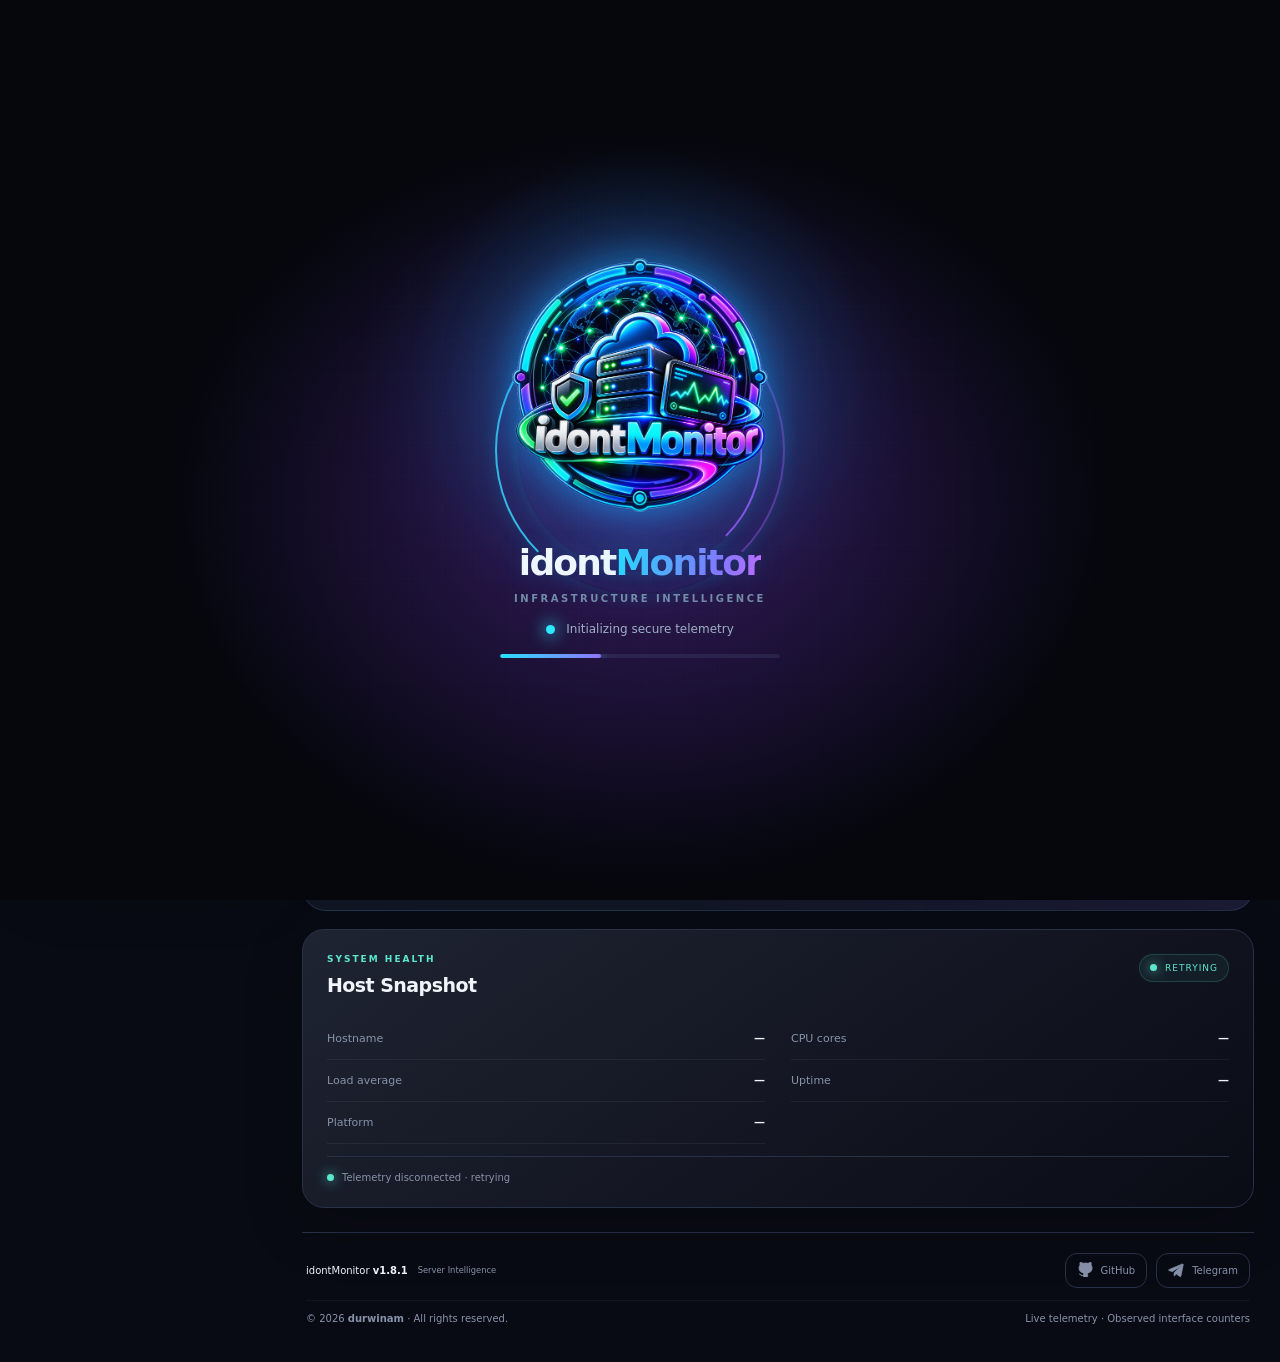
==== static/index.html @ 175f4ca8 "Update idontMonitor to v1.8.1" ====
<!doctype html>
<html lang="en">
<head>
<meta charset="utf-8"/><meta content="width=device-width,initial-scale=1,viewport-fit=cover" name="viewport"/>
<meta content="dark" name="color-scheme"/><meta content="#090b14" name="theme-color"/>
<link rel="icon" type="image/svg+xml" href="/static/idontmonitor-mark.png?v=180">
<title>idontMonitor · Server Overview</title><link href="/static/style.css" rel="stylesheet"/>
</head>
<body>
<div class="boot-screen" id="bootScreen" role="status" aria-live="polite">
  <div class="boot-orbit boot-orbit-a"></div><div class="boot-orbit boot-orbit-b"></div>
  <div class="boot-logo-wrap"><img src="/static/idontmonitor-mark.png?v=180" alt="idontMonitor" class="boot-logo"><span class="boot-pulse"></span><span class="boot-core-ring"></span></div>
  <div class="boot-wordmark">idont<span>Monitor</span></div><p class="boot-caption">INFRASTRUCTURE INTELLIGENCE</p>
  <div class="boot-status"><i></i><span id="bootStatus">Initializing secure telemetry</span></div>
  <div class="boot-track"><i></i></div>
</div>
<div class="aurora a1"></div><div class="aurora a2"></div>
<div class="mobile-top glass"><a class="brand" href="#overview"><span class="brand-mark brand-mark-image"><img src="/static/idontmonitor-mark.png?v=180" alt="" width="48" height="48"></span><span><b>idontMonitor</b><small>SERVER INTELLIGENCE</small></span></a><button aria-expanded="false" aria-label="Open navigation" class="icon-btn" id="menuButton"><svg viewBox="0 0 24 24" aria-hidden="true"><path d="M4 6h16M4 12h16M4 18h16"/></svg></button></div>
<div class="nav-backdrop" id="navBackdrop" hidden></div>
<div class="shell">
<aside class="sidebar glass" id="sidebar">
<div class="brand desktop-brand"><span class="brand-mark brand-mark-image"><img src="/static/idontmonitor-mark.png?v=180" alt="" width="48" height="48"></span><span><b>idontMonitor</b><small>SERVER INTELLIGENCE</small></span></div>
<nav id="mainNav"><a class="active" data-page="overview" href="#overview"><span class="nav-icon"><svg viewBox="0 0 24 24" aria-hidden="true"><rect x="3.5" y="3.5" width="17" height="17" rx="5"/><path d="m7.5 14.5 3-4 2.5 2 3.5-5"/><circle cx="7.5" cy="14.5" r="1"/><circle cx="11" cy="10.5" r="1"/><circle cx="13" cy="12.5" r="1"/></svg></span><span>Overview</span></a><a data-page="resources" href="#resources"><span class="nav-icon"><svg viewBox="0 0 24 24" aria-hidden="true"><rect x="3" y="4" width="18" height="16" rx="3"/><path d="M7 8v8m0-8 4 5 4-5v8m2-8v8"/></svg></span><span>Resources</span></a><a data-page="network" href="#network"><span class="nav-icon"><svg viewBox="0 0 24 24" aria-hidden="true"><rect x="8" y="8" width="8" height="8" rx="2"/><path d="M12 2v4m0 12v4M2 12h4m12 0h4M5 5l3 3m8 8 3 3m0-14-3 3m-8 8-3 3"/></svg></span><span>Network &amp; Traffic</span></a><a data-page="speedtest" href="#speedtest"><span class="nav-icon speed-nav-icon"><svg viewBox="0 0 24 24" aria-hidden="true"><path d="M4 17a8 8 0 1 1 16 0"/><path d="m12 13 4-5M6 17h12"/><circle cx="12" cy="13" r="1.5"/></svg></span><span>Speed Test</span></a><a data-page="security" href="#security"><span class="nav-icon"><svg viewBox="0 0 24 24" aria-hidden="true"><path d="M12 3 20 6v5c0 5-3.5 8-8 10-4.5-2-8-5-8-10V6z"/><path d="m8.5 12 2.2 2.2 4.8-5"/><circle cx="12" cy="12" r="1"/></svg></span><span>Security Center</span></a><a data-page="updates" href="#updates"><span class="nav-icon"><svg viewBox="0 0 24 24" aria-hidden="true"><path d="M20 7v5h-5M4 17v-5h5"/><path d="M5.6 9a7 7 0 0 1 11.7-2L20 12M4 12l2.7 5a7 7 0 0 0 11.7-2"/></svg></span><span>Update Center</span></a><a data-page="settings" href="#settings"><span class="nav-icon"><svg viewBox="0 0 24 24" aria-hidden="true"><circle cx="12" cy="12" r="3"/><path d="m19.4 15 .1.1 1.4 1.1-1.5 2.6-1.8-.7a8 8 0 0 1-2 .9l-.3 1.9h-3l-.3-1.9a8 8 0 0 1-2-.9l-1.8.7-1.5-2.6 1.4-1.1a7 7 0 0 1 0-2.1l-1.4-1.1 1.5-2.6 1.8.7a8 8 0 0 1 2-.9l.3-1.9h3l.3 1.9a8 8 0 0 1 2 .9l1.8-.7 1.5 2.6-1.4 1.1a7 7 0 0 1 0 2.1Z"/></svg></span><span>Settings</span></a></nav>
<div class="sidebar-bottom"><span class="dot"></span><span>MONITORING AGENT</span><small id="version">v1.8.0</small></div>
</aside>
<main class="main">
<header class="topbar"><div><p class="eyebrow">INFRASTRUCTURE / OVERVIEW</p><h1>Server Overview</h1><p class="muted">Live performance, network usage, and system health in one place.</p></div><div class="top-actions"><label class="language-control" for="languageSelect"><svg viewBox="0 0 24 24" aria-hidden="true"><circle cx="12" cy="12" r="9"/><path d="M3 12h18M12 3a15 15 0 0 1 0 18M12 3a15 15 0 0 0 0 18"/></svg><select id="languageSelect" aria-label="Select language"><option value="en">English</option><option value="fa">فارسی</option></select></label><span class="live-pill"><i></i><span>LIVE TELEMETRY</span></span><button aria-label="Change accent theme" class="icon-btn" id="themeButton" title="Cycle accent theme"><svg viewBox="0 0 24 24" aria-hidden="true"><circle cx="12" cy="12" r="9"/><path d="M12 3a9 9 0 0 0 0 18z"/></svg></button><form action="/logout" method="post"><button class="ghost" type="submit">Sign out ↗</button></form></div></header>
<section class="page-view" id="page-overview"><div class="stats-grid"><article class="metric glass purple"><div class="metric-head"><span>CPU UTILIZATION</span><span class="metric-icon metric-icon-cpu"><svg viewBox="0 0 24 24" aria-hidden="true"><rect x="6" y="6" width="12" height="12" rx="2"/><rect x="9" y="9" width="6" height="6" rx="1"/><path d="M9 2v4m6-4v4M9 18v4m6-4v4M2 9h4m-4 6h4m12-6h4m-4 6h4"/></svg></span></div><div class="metric-value"><strong id="cpuValue">—</strong><em>%</em></div><div class="meter"><i id="cpuMeter"></i></div><div class="metric-foot"><span id="cpuCount">Detecting cores</span><span>Live sample</span></div><svg class="spark" preserveaspectratio="none" viewbox="0 0 300 48"><path id="cpuSpark"></path></svg></article><article class="metric glass mint"><div class="metric-head"><span>MEMORY PRESSURE</span><span class="metric-icon metric-icon-ram"><svg viewBox="0 0 24 24" aria-hidden="true"><rect x="2.5" y="6" width="19" height="11" rx="2"/><path d="M6 9h2v4H6zm5 0h2v4h-2zm5 0h2v4h-2M5 17v3m4-3v3m4-3v3m4-3v3m3-3v3"/></svg></span></div><div class="metric-value"><strong id="ramValue">—</strong><em>%</em></div><div class="meter"><i id="ramMeter"></i></div><div class="metric-foot"><span id="ramUsed">Reading memory</span><span>Available-aware</span></div><svg class="spark" preserveaspectratio="none" viewbox="0 0 300 48"><path id="ramSpark"></path></svg></article><article class="metric glass blue"><div class="metric-head"><span>ROOT FILESYSTEM</span><span class="metric-icon metric-icon-disk"><svg viewBox="0 0 24 24" aria-hidden="true"><rect x="3" y="3.5" width="18" height="17" rx="3"/><circle cx="12" cy="12" r="5"/><circle cx="12" cy="12" r="1.2"/><path d="m15.5 8.5 2-2"/></svg></span></div><div class="metric-value"><strong id="diskValue">—</strong><em>%</em></div><div class="meter"><i id="diskMeter"></i></div><div class="metric-foot"><span id="diskUsed">Reading disk</span><span>Capacity</span></div><svg class="spark" preserveaspectratio="none" viewbox="0 0 300 48"><path id="diskSpark"></path></svg></article><article class="metric glass pink"><div class="metric-head"><span>ALL-TIME TRAFFIC</span><span class="metric-icon"><svg viewBox="0 0 24 24" aria-hidden="true"><path d="M3 7h18M3 12h18M3 17h18"/><circle cx="8" cy="7" r="2"/><circle cx="15" cy="12" r="2"/><circle cx="10" cy="17" r="2"/></svg></span></div><div class="metric-value compact"><strong id="netUsed">—</strong></div><div class="metric-foot"><span id="netRx">↓ RX —</span><span id="netTx">↑ TX —</span></div><div class="network-note" id="quotaSummary">Cumulative since monitoring began · RX + TX</div><div class="quota-mini"><i id="quotaMini"></i></div></article></div>
<section class="bandwidth-live glass" aria-labelledby="bandwidthLiveTitle">
  <div class="bandwidth-head"><div><p class="eyebrow">LIVE NETWORK FLOW</p><h2 id="bandwidthLiveTitle">Bandwidth pulse</h2><p class="section-sub">Live rates derived from real interface counter deltas</p></div><span class="rate-source" id="rateSource"><i></i> WAITING FOR SAMPLES</span></div>
  <div class="bandwidth-cards">
    <article class="bandwidth-card download-card"><div class="bandwidth-card-top"><span class="bandwidth-icon" aria-hidden="true"><svg viewBox="0 0 24 24"><path d="M12 3v12m-5-5 5 5 5-5M4 17v3h16v-3"/></svg></span><span class="bandwidth-label">DOWNLOAD <small>RX · INBOUND</small></span><span class="flow-dot"></span></div><div class="bandwidth-rate"><strong id="rxRate">—</strong><span id="rxRateBits">Waiting for sample</span></div><div class="rate-meter"><i id="rxRateMeter"></i></div><div class="bandwidth-foot"><span>Observed received</span><b id="rxLiveTotal">—</b></div></article>
    <article class="bandwidth-card upload-card"><div class="bandwidth-card-top"><span class="bandwidth-icon" aria-hidden="true"><svg viewBox="0 0 24 24"><path d="M12 16V4m-5 5 5-5 5 5M4 17v3h16v-3"/></svg></span><span class="bandwidth-label">UPLOAD <small>TX · OUTBOUND</small></span><span class="flow-dot"></span></div><div class="bandwidth-rate"><strong id="txRate">—</strong><span id="txRateBits">Waiting for sample</span></div><div class="rate-meter"><i id="txRateMeter"></i></div><div class="bandwidth-foot"><span>Observed sent</span><b id="txLiveTotal">—</b></div></article>
  </div>
  <div class="bandwidth-chart-head"><span>Recent measured throughput</span><span>RX <i class="legend-rx"></i> TX <i class="legend-tx"></i></span></div>
  <div class="bandwidth-chart"><canvas id="bandwidthChart" aria-label="Recent measured download and upload speeds"></canvas><div class="chart-empty" id="bandwidthEmpty">Collecting real network samples…</div></div>
  <div class="bandwidth-meta"><span id="rateInterval">Sampling interval: waiting</span><span id="rateInterfaces">Interfaces: detecting</span></div>
</section>
<article class="panel glass"><div class="panel-head"><div><p class="eyebrow">SYSTEM HEALTH</p><h2>Host Snapshot</h2></div><span class="status-badge"><i></i><span id="healthText">CHECKING</span></span></div><div class="host-info"><div><span>Hostname</span><b id="hostname">—</b></div><div><span>CPU cores</span><b id="cores">—</b></div><div><span>Load average</span><b id="load">—</b></div><div><span>Uptime</span><b id="uptime">—</b></div><div><span>Platform</span><b id="platform">—</b></div></div><div class="host-footer"><span class="dot"></span><span id="pollState">Connecting to telemetry…</span></div></article></section><section class="update-notice" id="updateNotice" role="status" aria-live="polite"><span class="update-icon"><svg viewBox="0 0 24 24"><path d="M20 7v5h-5M4 17v-5h5"/><path d="M5.6 9a7 7 0 0 1 11.7-2L20 12M4 12l2.7 5a7 7 0 0 0 11.7-2"/></svg></span><div class="update-copy"><h3 data-i18n="A new idontMonitor update is available">A new idontMonitor update is available</h3><p id="updateNoticeText" data-i18n="Checking GitHub for the latest release…">Checking GitHub for the latest release…</p></div><div class="update-actions"><button class="primary" type="button" id="noticeOpenUpdates" data-i18n="Open Update Center">Open Update Center</button><button class="ghost" type="button" id="noticeDismiss" data-i18n="Dismiss">Dismiss</button></div></section><section class="page-view" hidden="hidden" id="page-resources"><article class="panel glass resource-gauges-panel"><div class="panel-head"><div><p class="eyebrow">LIVE RESOURCE CORE</p><h2>System Resource Gauges</h2><p class="section-sub">Animated live utilization with real hardware capacity.</p></div><span class="status-badge"><i></i> LIVE</span></div><div class="resource-gauge-grid">
<article class="resource-gauge-card cpu-gauge-card"><div class="resource-gauge" data-gauge="cpu"><svg viewBox="0 0 180 180" role="img" aria-label="CPU utilization"><circle class="gauge-track" cx="90" cy="90" r="72"/><circle class="gauge-progress cpu-progress" id="cpuGaugeRing" cx="90" cy="90" r="72"/></svg><div class="gauge-center"><strong id="cpuGaugeCore">—</strong><span>CPU CORES</span><b id="cpuGaugePercent">—%</b></div></div><h3>Processor</h3><p><span class="gauge-dot cpu-dot"></span><span id="cpuGaugeMeta">Waiting for telemetry</span></p></article>
<article class="resource-gauge-card ram-gauge-card"><div class="resource-gauge" data-gauge="ram"><svg viewBox="0 0 180 180" role="img" aria-label="RAM utilization"><circle class="gauge-track" cx="90" cy="90" r="72"/><circle class="gauge-progress ram-progress" id="ramGaugeRing" cx="90" cy="90" r="72"/></svg><div class="gauge-center"><strong id="ramGaugeTotal">—</strong><span>TOTAL RAM</span><b id="ramGaugePercent">—%</b></div></div><h3>Memory</h3><p><span class="gauge-dot ram-dot"></span><span id="ramGaugeMeta">Waiting for telemetry</span></p></article>
<article class="resource-gauge-card disk-gauge-card"><div class="resource-gauge" data-gauge="disk"><svg viewBox="0 0 180 180" role="img" aria-label="Disk utilization"><circle class="gauge-track" cx="90" cy="90" r="72"/><circle class="gauge-progress disk-progress" id="diskGaugeRing" cx="90" cy="90" r="72"/></svg><div class="gauge-center"><strong id="diskGaugeTotal">—</strong><span>DISK CAPACITY</span><b id="diskGaugePercent">—%</b></div></div><h3>Storage</h3><p><span class="gauge-dot disk-dot"></span><span id="diskGaugeMeta">Waiting for telemetry</span></p></article>
<article class="resource-gauge-card swap-gauge-card"><div class="resource-gauge" data-gauge="swap"><svg viewBox="0 0 180 180" role="img" aria-label="Swap utilization"><circle class="gauge-track" cx="90" cy="90" r="72"/><circle class="gauge-progress swap-progress" id="swapGaugeRing" cx="90" cy="90" r="72"/></svg><div class="gauge-center"><strong id="swapGaugeTotal">—</strong><span>SWAP CAPACITY</span><b id="swapGaugePercent">—%</b></div></div><h3>Virtual Memory</h3><p><span class="gauge-dot swap-dot"></span><span id="swapGaugeMeta">Waiting for telemetry</span></p></article>
</div></article><article class="panel glass chart-panel"><div class="panel-head"><div><p class="eyebrow">REAL-TIME TELEMETRY</p><h2>Resource Pulse</h2><p class="section-sub">CPU and memory utilization over the last samples</p></div><span class="legend"><i class="legend-purple"></i>CPU <i class="legend-mint"></i>RAM</span></div><div class="chart-wrap"><canvas aria-label="CPU and memory history" id="resourceChart"></canvas><div class="chart-empty" id="chartEmpty">Collecting telemetry…</div></div><div class="chart-foot"><span>Rolling 60 samples</span><span id="lastUpdated">Waiting for first sample</span></div></article><article class="panel glass"><div class="panel-head"><div><p class="eyebrow">RESOURCE BREAKDOWN</p><h2>Memory &amp; storage</h2></div><span class="muted small">Current snapshot</span></div>
<div class="resource-row"><div class="resource-row-head"><span>RAM used</span><b id="ramBytes">—</b></div><div class="meter"><i id="ramMeter2"></i></div></div>
<div class="resource-row"><div class="resource-row-head"><span>Swap used</span><b id="swapBytes">—</b></div><div class="meter"><i id="swapMeter"></i></div></div>
<div class="resource-row"><div class="resource-row-head"><span>Disk used</span><b id="diskBytes">—</b></div><div class="meter"><i id="diskMeter2"></i></div></div>
<p class="note">Disk I/O latency and per-mount analytics are not reported until kernel telemetry is configured.</p></article></section><section class="page-view" hidden="hidden" id="page-network"><article class="panel glass traffic-panel"><div class="panel-head"><div><p class="eyebrow">BANDWIDTH ACCOUNTING</p><h2>Bandwidth overview</h2><p class="section-sub">Separate lifetime observed traffic from the current allowance period</p></div><span class="period-chip" id="periodChip">MONTHLY</span></div>
<div class="traffic-total"><strong id="trafficUsedBig">—</strong><span id="trafficQuotaBig">of no limit set</span></div><div class="traffic-stats traffic-cumulative"><div><span>Total received</span><b id="totalRx">—</b></div><div><span>Total sent</span><b id="totalTx">—</b></div><div><span>Observed total</span><b id="totalTracked">—</b></div></div>
<div class="quota-track"><i id="quotaBar"></i></div><div class="traffic-stats"><div><span>Downloaded · RX</span><b id="periodRx">—</b></div><div><span>Uploaded · TX</span><b id="periodTx">—</b></div><div><span>Remaining</span><b id="remaining">—</b></div></div>
<div class="traffic-chart-wrap"><canvas aria-label="Traffic receive and transmit totals" id="trafficChart"></canvas></div>
<p class="note" id="trafficNote">Usage tracking begins when this version first samples the server. Kernel counters can reset on reboot; the monitor accounts for observed deltas.</p>
</article></section><section class="page-view" hidden="hidden" id="page-speedtest"><div class="speedtest-hero glass"><div class="speedtest-grid-glow"></div><div class="speed-orbit orbit-one"></div><div class="speed-orbit orbit-two"></div><div class="speed-orbit orbit-three"></div><div class="tachometer" id="tachometer" aria-label="Live speed test gauge"><svg class="tachometer-svg" viewBox="0 0 320 205" role="img" aria-label="Speedometer"><defs><linearGradient id="tachTrack" x1="0" y1="0" x2="1" y2="0"><stop offset="0%" stop-color="#35e8f7"/><stop offset="55%" stop-color="#8a78ff"/><stop offset="100%" stop-color="#fb78d5"/></linearGradient></defs><path class="tach-track" d="M36 164 A124 124 0 0 1 284 164"/><path class="tach-active" id="tachActive" d="M36 164 A124 124 0 0 1 284 164"/><g class="tach-ticks"><path d="M39 149l-10 -3M55 101l-9 -5M89 62l-6 -9M137 42l-1 -11M184 43l2 -11M229 64l6 -9M264 103l10 -5M281 150l10 -2"/></g><line id="tachNeedle" class="tach-needle" x1="160" y1="164" x2="160" y2="58"/><circle cx="160" cy="164" r="10" class="tach-hub"/></svg><div class="tach-readout"><strong id="tachValue">READY</strong><span id="tachUnit">Mbps</span></div><div class="tach-label">VPS NETWORK SPEED</div></div><p class="eyebrow">NETWORK PERFORMANCE LAB</p><h2 id="speedTitle">Measure your server connection</h2><p class="section-sub" id="speedSubtitle">Test outbound connectivity from this VPS using bounded real transfers.</p><button class="speed-start" id="speedStart" type="button"><svg viewBox="0 0 24 24" aria-hidden="true"><path d="m9 6 10 6-10 6z"/></svg><span>START SPEED TEST</span></button><div class="speed-phase" id="speedPhase" aria-live="polite">READY WHEN YOU ARE</div></div><div class="speed-results"><article class="speed-result download-result glass"><span class="speed-result-icon"><svg viewBox="0 0 24 24"><path d="M12 3v12m-5-5 5 5 5-5M4 17v3h16v-3"/></svg></span><span class="speed-label">DOWNLOAD</span><strong id="speedDownload">—</strong><small>Mbps</small></article><article class="speed-result upload-result glass"><span class="speed-result-icon"><svg viewBox="0 0 24 24"><path d="M12 16V4m-5 5 5-5 5 5M4 17v3h16v-3"/></svg></span><span class="speed-label">UPLOAD</span><strong id="speedUpload">—</strong><small>Mbps</small></article><article class="speed-result latency-result glass"><span class="speed-result-icon"><svg viewBox="0 0 24 24"><circle cx="12" cy="12" r="9"/><path d="M12 7v5l3 2"/></svg></span><span class="speed-label">LATENCY</span><strong id="speedLatency">—</strong><small>ms</small></article><article class="speed-result jitter-result glass"><span class="speed-result-icon"><svg viewBox="0 0 24 24"><path d="M3 12h3l2-6 4 12 3-9 2 3h4"/></svg></span><span class="speed-label">JITTER</span><strong id="speedJitter">—</strong><small>ms</small></article><article class="speed-result loss-result glass"><span class="speed-result-icon"><svg viewBox="0 0 24 24"><path d="M12 3 21 19H3z"/><path d="M12 9v4m0 3h.01"/></svg></span><span class="speed-label">PACKET LOSS</span><strong id="speedLoss">—</strong><small>% · unknown if ICMP unavailable</small></article></div><article class="panel glass speed-history-panel"><div class="panel-head"><div><p class="eyebrow">TEST DETAILS</p><h2>Connection report</h2><p class="section-sub" id="speedReport">No test has been run in this session.</p></div><span class="status-badge" id="speedBadge">NOT TESTED</span></div><div class="speed-report-grid"><div><span>Test endpoint</span><b id="speedTarget">speed.cloudflare.com</b></div><div><span>Last test</span><b id="speedTimestamp">—</b></div><div><span>Download payload</span><b id="speedDownloadBytes">—</b></div><div><span>Upload payload</span><b id="speedUploadBytes">—</b></div></div><p class="note">Speed tests transfer real data and consume bandwidth. Download and upload run bounded timed transfers for an approximately 20-second test; a short per-phase rate limit is enforced. Results depend on the route and public test endpoint.</p></article></section><section class="page-view" hidden="hidden" id="page-security"><article class="panel glass security-panel" id="security"><div class="panel-head"><div><p class="eyebrow">LIVE SECURITY CHECKS</p><h2>Security Center</h2><p class="section-sub">Verified configuration checks from this server, not decorative status indicators.</p></div><button class="ghost" id="securityRefresh" type="button">Recheck</button></div>
<div class="security-summary" id="securitySummary">Checking server configuration…</div><div aria-live="polite" class="security-list" id="securityItems"></div><div class="login-audit panel-inset"><div class="panel-head"><div><p class="eyebrow">ACCOUNT ACTIVITY</p><h2>Last 3 login attempts</h2><p class="section-sub">Recent successful and failed sign-in attempts recorded by this panel.</p></div></div><div id="loginAudit" class="audit-list"><p class="note">Loading recent activity…</p></div></div><p class="note" id="securityScope">Security checks are not a substitute for intrusion detection or a full security audit.</p></article></section><section class="page-view" hidden="hidden" id="page-updates"><article class="panel glass update-center"><div class="panel-head"><div><p class="eyebrow" data-i18n="RELEASE MANAGEMENT">RELEASE MANAGEMENT</p><h2 data-i18n="Update Center">Update Center</h2><p class="section-sub" data-i18n="Check GitHub releases and update the software running on this VPS.">Check GitHub releases and update the software running on this VPS.</p></div><span class="period-chip" id="updateBadge">GITHUB</span></div><div class="update-version-grid"><div class="update-version"><small data-i18n="Installed version">Installed version</small><strong id="installedVersion">v1.8.1</strong></div><div class="update-version"><small data-i18n="Latest stable release">Latest stable release</small><strong id="latestVersion">—</strong></div></div><div class="update-state" id="updateState" role="status" aria-live="polite" data-i18n="Checking release information…">Checking release information…</div><div id="updateProgressWrap" hidden><div class="update-progress"><i></i></div><p class="section-sub" data-i18n="The update is running on the VPS. You can leave this page open to watch status.">The update is running on the VPS. You can leave this page open to watch status.</p></div><div class="form-actions"><button class="primary" type="button" id="checkUpdatesButton" data-i18n="Check for updates">Check for updates</button><button class="primary" type="button" id="applyUpdateButton" hidden data-i18n="Install update on VPS">Install update on VPS</button><a class="ghost" id="releaseLink" href="https://github.com/durwinam/idontMonitor/releases" target="_blank" rel="noopener noreferrer" data-i18n="View release notes">View release notes ↗</a></div><div><h3 data-i18n="Release notes">Release notes</h3><div class="update-log" id="releaseNotes" data-i18n="Release notes will appear here after GitHub is checked.">Release notes will appear here after GitHub is checked.</div></div><div><h3 data-i18n="Live update log">Live update log</h3><div class="update-log" id="updateLog" data-i18n="No update operation has started.">No update operation has started.</div></div><p class="note" data-i18n="Updates are downloaded and installed by a restricted server-side helper. Configuration and runtime state are kept outside versioned application releases.">Updates are downloaded and installed by a restricted server-side helper. Configuration and runtime state are kept outside versioned application releases.</p></article></section>
<section class="page-view" hidden="hidden" id="page-settings">
<article class="panel glass"><div class="panel-head"><div><p class="eyebrow">PERSONALIZE YOUR WORKSPACE</p><h2>Theme Studio</h2><p class="section-sub">Choose one of seven polished themes. Your selection is saved in this browser.</p></div><span class="period-chip">7 THEMES</span></div>
<div class="theme-grid" id="themeGrid">
<button class="theme-card active" data-theme="0" type="button"><span class="theme-preview nebula"><i></i><i></i><i></i></span><b>Nebula Purple</b><small>Violet · Mint</small></button>
<button class="theme-card" data-theme="1" type="button"><span class="theme-preview cyber"><i></i><i></i><i></i></span><b>Cyber Mint</b><small>Mint · Ice</small></button>
<button class="theme-card" data-theme="2" type="button"><span class="theme-preview crimson"><i></i><i></i><i></i></span><b>Crimson Pulse</b><small>Rose · Ember</small></button>
<button class="theme-card" data-theme="3" type="button"><span class="theme-preview arctic"><i></i><i></i><i></i></span><b>Arctic Blue</b><small>Sky · Indigo</small></button>
<button class="theme-card" data-theme="4" type="button"><span class="theme-preview emerald"><i></i><i></i><i></i></span><b>Emerald Matrix</b><small>Green · Teal</small></button>
<button class="theme-card" data-theme="5" type="button"><span class="theme-preview solar"><i></i><i></i><i></i></span><b>Solar Amber</b><small>Amber · Coral</small></button>
<button class="theme-card" data-theme="6" type="button"><span class="theme-preview ultra"><i></i><i></i><i></i></span><b>Ultra Dark</b><small>Graphite · Silver</small></button>
</div><p class="note" id="themeMessage" role="status">Select a theme to preview it instantly.</p>
<form class="settings-form" id="preferencesForm"><label for="refreshSelect">Telemetry refresh rate</label><select id="refreshSelect"><option value="3">Every 3 seconds</option><option value="5">Every 5 seconds</option><option value="10">Every 10 seconds</option><option value="30">Every 30 seconds</option></select><div class="form-actions"><button class="primary" type="submit">Save refresh preference</button><span id="preferencesMessage" role="status"></span></div></form></article>
<article class="panel glass"><div class="panel-head"><div><p class="eyebrow">BANDWIDTH POLICY</p><h2>Traffic allowance</h2><p class="section-sub">Set the accounting window and display limit; this does not throttle traffic.</p></div></div>
<form class="settings-form" id="settingsForm"><label for="quotaInput">Traffic allowance (GB)<span>Binary units: 1 GB = 1024 MB; 1 TB = 1024 GB. For 10 TB, enter 10240 GB.</span></label><input id="quotaInput" max="100000000" min="0" name="traffic_quota_gb" required step="0.1" type="number" value="0"/><label for="periodInput">Allowance period</label><select id="periodInput" name="traffic_period"><option value="monthly">Monthly · calendar month</option><option value="daily">Daily · calendar day</option></select><div class="form-actions"><button class="primary" type="submit">Save traffic policy</button><span id="settingsMessage" role="status"></span></div></form><p class="note">Traffic is observed locally and may differ from provider billing. Changing the period starts a new accounting window.</p></article>
<article class="panel glass"><div class="panel-head"><div><p class="eyebrow">ACCOUNT CONTROL</p><h2>Username &amp; password</h2><p class="section-sub">Signed in as <b id="currentUsernameLabel">loading…</b>. Sensitive changes require your current password.</p></div></div>
<form class="settings-form" id="usernameForm"><label for="currentUsernamePassword">Current password</label><input id="currentUsernamePassword" type="password" autocomplete="current-password" required/><label for="newUsername">New username</label><input id="newUsername" minlength="3" maxlength="32" pattern="[A-Za-z0-9_.-]+" autocomplete="username" required/><div class="form-actions"><button class="primary" type="submit">Change username</button><span id="usernameMessage" role="status"></span></div></form>
<div class="form-divider"></div>
<form class="settings-form" id="passwordForm"><label for="currentPassword">Current password</label><input id="currentPassword" type="password" autocomplete="current-password" required/><label for="newPassword">New password</label><input id="newPassword" type="password" minlength="12" maxlength="256" autocomplete="new-password" required/><label for="confirmPassword">Confirm new password</label><input id="confirmPassword" type="password" minlength="12" maxlength="256" autocomplete="new-password" required/><div class="form-actions"><button class="primary" type="submit">Reset password</button><span id="passwordMessage" role="status"></span></div></form><p class="note">Use at least 12 characters. After changing the password, sign in again.</p></article>
<article class="panel glass"><div class="panel-head"><div><p class="eyebrow">NETWORK ACCESS</p><h2>Change panel port</h2><p class="section-sub">Current application port: <b id="currentPortLabel">checking…</b>. Choose a high port; the service restarts to apply it.</p></div></div>
<form class="settings-form" id="portForm"><label for="currentPortPassword">Current password</label><input id="currentPortPassword" type="password" autocomplete="current-password" required/><label for="newPort">New panel port</label><input id="newPort" type="number" min="20000" max="60000" step="1" placeholder="20000–60000" required/><div class="form-actions"><button class="primary" type="submit">Apply port change</button><span id="portMessage" role="status"></span></div></form><p class="note">Before changing the port, ensure the new port is allowed by your firewall/security group. If using HTTPS through Caddy, the public HTTPS port normally stays 443; this changes the local application port.</p></article>
</section><footer class="site-footer"><div class="footer-brand"><span>idontMonitor <b>v1.8.1</b></span><small data-i18n="footer_tagline">Server Intelligence</small></div><nav class="footer-links" aria-label="Project links"><a href="https://github.com/durwinam/idontMonitor" target="_blank" rel="noopener noreferrer" aria-label="GitHub project" title="GitHub project"><svg viewBox="0 0 24 24" aria-hidden="true"><path d="M9 19c-4.3 1.4-4.3-2.2-6-2.5M15 21v-3.5c0-1 .1-1.5-.5-2.1 3.3-.4 6.8-1.6 6.8-7.2a5.6 5.6 0 0 0-1.5-3.9 5.2 5.2 0 0 0-.1-3.9s-1.2-.4-4 1.5a13.8 13.8 0 0 0-7.2 0C5.7 0 4.5.4 4.5.4a5.2 5.2 0 0 0-.1 3.9A5.6 5.6 0 0 0 2.9 8.2c0 5.6 3.5 6.8 6.8 7.2-.5.5-.6 1.1-.6 2.1V21"/></svg><span>GitHub</span></a><a href="https://t.me/idontproject" target="_blank" rel="noopener noreferrer" aria-label="Telegram channel" title="Telegram channel"><svg viewBox="0 0 24 24" aria-hidden="true"><path d="m21.5 3.5-3.2 16c-.2 1.1-.8 1.4-1.7.9l-4.7-3.5-2.3 2.2c-.3.3-.5.5-1 .5l.3-4.8 8.8-8c.4-.4-.1-.6-.6-.2L6.2 13.5l-4.6-1.4c-1-.3-1-1 .2-1.5L19.7 3c.9-.3 2 .2 1.8.5Z"/></svg><span>Telegram</span></a></nav><div class="footer-meta"><span>© 2026 <b>durwinam</b> · <span data-i18n="copyright">All rights reserved.</span></span><span data-i18n="footer_telemetry">Live telemetry · Observed interface counters</span></div></footer></main></div><div aria-live="polite" class="toast" id="toast" role="status"></div><script src="/static/i18n.js"></script><script src="/static/app.js"></script></body></html>
---- static/style.css ----
@font-face{font-family:Vazirmatn;src:url("/static/fonts/Vazirmatn-Regular.ttf") format("truetype");font-weight:400;font-style:normal;font-display:swap}
@import url('');
:root{color-scheme:dark;--bg:#080a10;--panel:#10141f;--panel2:#141a28;--theme-glow:rgba(181,160,255,.14);--line:rgba(172,185,220,.13);--text:#f1f4fb;--muted:#8792aa;--purple:#a78bfa;--mint:#5eead4;--blue:#7dd3fc;--pink:#f0abfc;--amber:#fbbf24;--red:#fb7185;--radius:22px;font-family:Inter,ui-sans-serif,system-ui,-apple-system,BlinkMacSystemFont,"Segoe UI",sans-serif}*{box-sizing:border-box}html{scroll-behavior:smooth}body{margin:0;min-height:100vh;background:radial-gradient(ellipse at 12% -10%,rgba(124,58,237,.16),transparent 35%),radial-gradient(ellipse at 95% 15%,rgba(20,184,166,.09),transparent 28%),var(--bg);color:var(--text);overflow-x:hidden}body:after{content:"";position:fixed;inset:0;pointer-events:none;opacity:.12;background-image:linear-gradient(rgba(255,255,255,.025) 1px,transparent 1px),linear-gradient(90deg,rgba(255,255,255,.025) 1px,transparent 1px);background-size:36px 36px;mask-image:linear-gradient(to bottom,black,transparent 85%);z-index:-1}.aurora{display:none}.glass{background:linear-gradient(145deg,color-mix(in srgb,var(--panel) 94%,white 6%),color-mix(in srgb,var(--bg) 90%,var(--panel) 10%));border:1px solid var(--line);box-shadow:0 18px 60px rgba(0,0,0,.2)}.shell{display:grid;grid-template-columns:250px minmax(0,1fr);gap:26px;max-width:1720px;margin:auto;padding:26px;min-height:100vh}.sidebar{position:sticky;top:26px;height:calc(100vh - 52px);min-height:580px;border-radius:26px;padding:22px 14px;display:flex;flex-direction:column;z-index:30}.brand{display:flex;align-items:center;gap:12px;padding:2px 9px 28px;color:inherit;text-decoration:none}.brand-mark{display:grid;place-items:center;width:45px;height:45px;border-radius:15px;background:linear-gradient(145deg,#8b5cf6,#2dd4bf);color:#080a10;font-size:29px;font-weight:900;box-shadow:0 8px 30px rgba(139,92,246,.22)}.brand b{display:block;font-size:16px;letter-spacing:-.5px}.brand small{display:block;color:var(--muted);font-size:8px;letter-spacing:1.8px;margin-top:5px}.sidebar nav{display:grid;gap:6px}.sidebar nav a{display:flex;align-items:center;gap:13px;padding:13px 14px;border:1px solid transparent;border-radius:14px;color:#9da8be;text-decoration:none;font-size:13px;transition:.2s}.sidebar nav a:hover{background:rgba(255,255,255,.035);color:white}.sidebar nav a.active{background:linear-gradient(100deg,rgba(167,139,250,.17),rgba(94,234,212,.055));border-color:rgba(167,139,250,.2);color:white;box-shadow:inset 3px 0 var(--purple)}.nav-icon{width:21px;text-align:center;color:var(--purple);font-size:18px}.sidebar-bottom{margin-top:auto;border-top:1px solid var(--line);padding:17px 8px 2px;display:flex;align-items:center;gap:8px;flex-wrap:wrap;font-size:10px;color:var(--muted)}.sidebar-bottom small{margin-left:auto}.dot,.live-pill i,.status-badge i{width:7px;height:7px;border-radius:50%;background:var(--mint);box-shadow:0 0 12px var(--mint);display:inline-block;flex:0 0 auto}.main{min-width:0;padding:4px 0 0}.topbar{display:flex;justify-content:space-between;align-items:center;gap:18px;margin:6px 2px 30px}.eyebrow{font-size:9px;letter-spacing:2px;color:var(--mint);font-weight:800;margin:0 0 10px}.topbar h1{font-size:clamp(28px,3vw,42px);letter-spacing:-1.8px;margin:0;font-weight:720}.muted{color:var(--muted);font-size:13px;margin:8px 0 0}.top-actions{display:flex;align-items:center;gap:9px}.live-pill,.status-badge{font-size:9px;letter-spacing:1px;border:1px solid rgba(94,234,212,.18);background:rgba(94,234,212,.055);color:var(--mint);padding:10px 12px;border-radius:99px;display:flex;gap:8px;align-items:center;white-space:nowrap}.live-pill i{width:6px;height:6px}.icon-btn,.ghost,.primary{border:1px solid var(--line);background:rgba(255,255,255,.035);color:var(--text);border-radius:12px;padding:11px 14px;cursor:pointer;font:inherit;transition:.18s}.icon-btn:hover,.ghost:hover{border-color:rgba(167,139,250,.55);background:rgba(167,139,250,.08)}button:focus-visible,a:focus-visible,input:focus-visible,select:focus-visible{outline:2px solid var(--mint);outline-offset:3px}button:active{transform:scale(.98)}.page-view[hidden]{display:none!important}.page-view{display:grid;gap:18px;align-content:start;min-width:0}.stats-grid{display:grid;grid-template-columns:repeat(4,minmax(0,1fr));gap:14px}.metric{position:relative;overflow:hidden;border-radius:21px;padding:20px;min-width:0;isolation:isolate}.metric:before{content:"";position:absolute;right:-35px;top:-48px;width:130px;height:130px;border-radius:50%;background:var(--accent);filter:blur(55px);opacity:.17;z-index:-1}.purple{--accent:var(--purple)}.mint{--accent:var(--mint)}.blue{--accent:var(--blue)}.pink{--accent:var(--pink)}.metric-head{display:flex;justify-content:space-between;align-items:center;font-size:9px;letter-spacing:1.1px;color:#a7b2c8;gap:6px}.metric-icon{font-size:20px;color:var(--accent)}.metric-value{display:flex;align-items:baseline;gap:5px;margin:23px 0 16px;min-width:0}.metric-value strong{font-size:clamp(28px,3vw,40px);letter-spacing:-1.8px;overflow-wrap:anywhere;font-weight:720}.metric-value em{font-size:13px;color:var(--accent);font-style:normal}.metric-value.compact strong{font-size:clamp(22px,2vw,30px)}.meter{height:5px;border-radius:99px;background:rgba(255,255,255,.07);overflow:hidden}.meter i{display:block;height:100%;width:0;background:var(--accent,var(--purple));border-radius:99px;box-shadow:0 0 14px var(--accent,var(--purple));transition:width .45s}.metric-foot{display:flex;justify-content:space-between;gap:8px;margin-top:12px;color:var(--muted);font-size:10px}.spark{width:calc(100% + 20px);height:32px;margin:12px -10px -10px}.spark path{fill:none;stroke:var(--accent);stroke-width:2.2;vector-effect:non-scaling-stroke;filter:drop-shadow(0 0 4px var(--accent))}.network-note{font-size:10px;color:var(--muted);margin-top:12px;line-height:1.6}.quota-mini,.quota-track{height:7px;border-radius:99px;background:rgba(255,255,255,.07);overflow:hidden;margin-top:12px}.quota-mini i,.quota-track i{display:block;height:100%;width:0;background:linear-gradient(90deg,var(--purple),var(--mint));border-radius:99px;transition:width .4s}.panel{border-radius:var(--radius);padding:24px;min-width:0}.panel-head{display:flex;justify-content:space-between;align-items:flex-start;gap:14px;margin-bottom:22px}.panel h2{font-size:19px;letter-spacing:-.55px;margin:0}.section-sub{color:var(--muted);font-size:11px;line-height:1.7;margin:7px 0 0}.status-badge{font-size:9px;padding:8px 10px}.host-info{display:grid;grid-template-columns:repeat(2,minmax(0,1fr));gap:0 26px}.host-info>div{display:flex;justify-content:space-between;align-items:center;gap:12px;padding:14px 0;border-bottom:1px solid rgba(255,255,255,.055);min-width:0}.host-info span{font-size:11px;color:var(--muted)}.host-info b{font-size:11px;font-weight:550;text-align:right;max-width:65%;overflow-wrap:anywhere}.host-footer{border-top:1px solid var(--line);padding-top:15px;margin-top:12px;display:flex;align-items:center;gap:8px;color:var(--muted);font-size:10px}.chart-wrap{height:330px;position:relative}.chart-wrap canvas,.traffic-chart-wrap canvas{width:100%;height:100%;display:block}.chart-empty{position:absolute;inset:0;display:grid;place-items:center;color:var(--muted);font-size:12px;pointer-events:none}.chart-foot{display:flex;justify-content:space-between;gap:12px;color:var(--muted);font-size:10px;margin-top:15px}.legend{font-size:10px;color:var(--muted);display:flex;align-items:center;gap:7px;white-space:nowrap}.legend i{width:8px;height:8px;border-radius:50%;display:inline-block;margin-left:5px}.legend-purple{background:var(--purple);box-shadow:0 0 9px var(--purple)}.legend-mint{background:var(--mint);box-shadow:0 0 9px var(--mint)}.resource-row{margin:23px 0}.resource-row-head{display:flex;justify-content:space-between;gap:12px;font-size:12px;margin-bottom:9px}.resource-row-head span{color:#b6c0d3}.resource-row-head b{font-weight:550}.note{font-size:10px;color:var(--muted);line-height:1.8;margin:17px 0 0}.traffic-panel{overflow:hidden}.period-chip{padding:7px 10px;border:1px solid var(--line);border-radius:99px;color:var(--mint);font-size:9px;letter-spacing:1px;white-space:nowrap}.traffic-total{display:flex;align-items:baseline;gap:10px;flex-wrap:wrap}.traffic-total strong{font-size:clamp(30px,3.5vw,44px);letter-spacing:-1.8px}.traffic-total span{color:var(--muted);font-size:12px}.quota-track{height:9px;margin:17px 0 20px}.traffic-stats{display:grid;grid-template-columns:repeat(3,minmax(0,1fr));gap:10px}.traffic-stats>div{padding:15px;border-radius:15px;background:rgba(255,255,255,.025);border:1px solid rgba(255,255,255,.055);min-width:0}.traffic-stats span{display:block;color:var(--muted);font-size:10px;margin-bottom:8px}.traffic-stats b{font-size:13px;overflow-wrap:anywhere}.traffic-cumulative{margin:18px 0}.traffic-chart-wrap{height:120px;margin-top:20px}.settings-form{display:grid;gap:11px;max-width:680px}.settings-form label{font-size:12px;color:#dce4f3;margin-top:7px}.settings-form label span{display:block;color:var(--muted);font-size:10px;margin-top:5px;line-height:1.6}.settings-form input,.settings-form select{width:100%;min-height:46px;border:1px solid var(--line);border-radius:13px;background:#0c111c;color:var(--text);padding:12px 13px;font:inherit}.settings-form input:focus,.settings-form select:focus{border-color:var(--purple);outline:none;box-shadow:0 0 0 3px rgba(167,139,250,.1)}.form-actions{display:flex;align-items:center;gap:12px;flex-wrap:wrap;margin-top:9px}.primary{background:linear-gradient(110deg,#a78bfa,#5eead4);color:#071014;border:0;font-weight:800;padding:13px 17px}.form-actions span{font-size:11px;color:var(--mint)}.security-summary{padding:14px 16px;border:1px solid var(--line);border-radius:14px;background:rgba(255,255,255,.025);font-size:12px;font-weight:650;margin:0 0 12px}.security-summary.all-good{color:var(--mint);border-color:rgba(94,234,212,.22)}.security-summary.has-warning{color:var(--amber);border-color:rgba(251,191,36,.24)}.security-summary.has-unknown{color:var(--purple)}.security-list{display:grid;grid-template-columns:repeat(2,minmax(0,1fr));gap:10px}.security-list .security-item{display:flex;align-items:flex-start;gap:12px;margin:0;padding:15px;border:1px solid rgba(255,255,255,.06);background:rgba(255,255,255,.018);border-radius:15px}.security-state{width:30px;height:30px;display:grid;place-items:center;border-radius:10px;flex:0 0 auto;font-weight:800}.security-state.pass{color:var(--mint);background:rgba(94,234,212,.1)}.security-state.warn{color:var(--amber);background:rgba(251,191,36,.1)}.security-state.unknown{color:var(--purple);background:rgba(167,139,250,.1)}.security-item b{display:block;font-size:12px}.security-item small{display:block;color:var(--muted);font-size:10px;line-height:1.7;margin-top:5px}footer{display:flex;justify-content:space-between;gap:12px;flex-wrap:wrap;color:var(--muted);font-size:10px;padding:24px 4px 10px}.mobile-top{display:none}.nav-backdrop{position:fixed;inset:0;z-index:49;background:rgba(3,5,12,.72);backdrop-filter:blur(7px);-webkit-backdrop-filter:blur(7px)}.nav-backdrop[hidden]{display:none!important}.toast{position:fixed;bottom:24px;left:50%;transform:translate(-50%,20px);opacity:0;pointer-events:none;background:#151d2b;border:1px solid var(--line);border-radius:13px;padding:13px 17px;color:var(--text);font-size:12px;box-shadow:0 18px 55px #0008;transition:.2s;z-index:80;max-width:90vw}.toast.show{opacity:1;transform:translate(-50%,0)}
@media(max-width:1250px){.shell{grid-template-columns:220px minmax(0,1fr);gap:18px;padding:18px}.stats-grid{grid-template-columns:repeat(2,minmax(0,1fr))}}
@media(max-width:760px){.shell{display:block;padding:0 13px 25px}.mobile-top{display:flex;align-items:center;justify-content:space-between;position:sticky;top:0;z-index:45;padding:calc(10px + env(safe-area-inset-top)) 14px 10px;margin:0 -13px 19px;border-width:0 0 1px;border-radius:0;background:rgba(8,10,16,.91);backdrop-filter:blur(18px)}.mobile-top .brand{padding:0;gap:9px}.mobile-top .brand-mark{width:36px;height:36px;border-radius:12px;font-size:23px}.mobile-top .brand b{font-size:14px}.mobile-top .brand small{font-size:7px}.sidebar{display:flex;position:fixed;top:0;bottom:0;left:auto;right:0;width:min(84vw,340px);height:100dvh;min-height:0;max-height:100dvh;overflow-y:auto;overscroll-behavior:contain;padding:calc(20px + env(safe-area-inset-top)) 16px calc(18px + env(safe-area-inset-bottom));border-radius:24px 0 0 24px;background:rgba(10,13,23,.985);box-shadow:-24px 0 80px #000b;z-index:60;transform:translateX(110%);visibility:hidden;pointer-events:none;transition:transform .24s ease,visibility .24s ease}.sidebar.open{transform:translateX(0);visibility:visible;pointer-events:auto}.sidebar.open~.main{pointer-events:none}.desktop-brand{display:flex;padding:2px 6px 25px}.sidebar nav{display:grid;grid-template-columns:minmax(0,1fr);gap:7px}.sidebar nav a{font-size:13px;padding:15px 13px;min-height:49px}.sidebar nav a.active{box-shadow:inset -3px 0 var(--purple);border-color:rgba(167,139,250,.25)}.sidebar-bottom{margin-top:auto;padding-top:18px}.main{padding:0}.topbar{align-items:flex-start;margin:5px 1px 20px;gap:9px}.topbar h1{font-size:29px}.topbar .muted{font-size:12px}.top-actions{gap:6px;flex-wrap:wrap;justify-content:flex-end}.live-pill{padding:8px;font-size:8px}.ghost{font-size:11px;padding:9px 10px}.icon-btn{padding:9px 11px}.stats-grid{grid-template-columns:repeat(2,minmax(0,1fr));gap:10px}.metric{padding:15px 13px 12px;border-radius:18px}.metric-head{font-size:8px;letter-spacing:.55px}.metric-icon{font-size:16px}.metric-value{margin:17px 0 13px}.metric-value strong{font-size:clamp(24px,7vw,34px)}.metric-value.compact strong{font-size:clamp(18px,5vw,25px)}.metric-foot{font-size:9px;gap:5px;flex-wrap:wrap}.panel{padding:17px;border-radius:19px}.panel h2{font-size:18px}.page-view{gap:12px}.host-info{grid-template-columns:1fr}.host-info>div{padding:11px 0}.chart-wrap{height:255px}.chart-foot{font-size:9px}.traffic-total strong{font-size:32px}.traffic-stats{gap:7px}.traffic-stats>div{padding:11px 9px}.traffic-stats span{font-size:9px}.traffic-stats b{font-size:12px}.traffic-chart-wrap{height:100px}.section-sub{font-size:10px}.settings-form input,.settings-form select{min-height:48px;font-size:16px}.security-list{grid-template-columns:1fr}.form-actions .primary{width:100%}footer{font-size:9px;padding-bottom:calc(20px + env(safe-area-inset-bottom))}}
@media(max-width:370px){.shell{padding-left:9px;padding-right:9px}.mobile-top{margin-left:-9px;margin-right:-9px}.topbar{display:block}.top-actions{justify-content:flex-start;margin-top:13px}.metric{padding:13px 10px}.metric-head{font-size:7px}.metric-foot{font-size:8px}.traffic-stats{grid-template-columns:1fr}.traffic-stats>div{display:flex;justify-content:space-between;align-items:center}.traffic-stats span{margin:0}}
@media(prefers-reduced-motion:reduce){*,*:before,*:after{scroll-behavior:auto!important;animation:none!important;transition:none!important}}

/* v1.4.1 Theme Studio and account security */
.theme-grid{display:grid;grid-template-columns:repeat(4,minmax(0,1fr));gap:13px;margin:8px 0 18px}
.theme-card{min-width:0;text-align:left;color:var(--text);background:rgba(255,255,255,.025);border:1px solid var(--line);border-radius:17px;padding:10px;cursor:pointer;transition:transform .18s,border-color .18s,box-shadow .18s}
.theme-card:hover{transform:translateY(-2px);border-color:var(--purple)}
.theme-card.active{border-color:var(--purple);box-shadow:0 0 0 1px var(--purple),0 8px 28px var(--theme-glow)}
.theme-preview{height:68px;display:flex;align-items:flex-end;gap:5px;padding:8px;border-radius:11px;margin-bottom:10px;background:#090b14}
.theme-preview i{display:block;height:30%;flex:1;border-radius:5px;background:var(--ta)}
.theme-preview i:nth-child(2){height:70%;background:var(--tb)}.theme-preview i:nth-child(3){height:48%;background:var(--tc)}
.theme-preview.nebula{--ta:#b5a0ff;--tb:#5ce7cf;--tc:#818cf8}.theme-preview.cyber{--ta:#5ce7cf;--tb:#82adff;--tc:#a7f3d0}.theme-preview.crimson{--ta:#ff5470;--tb:#ff9a62;--tc:#fda4af}.theme-preview.arctic{--ta:#7dd3fc;--tb:#818cf8;--tc:#c4b5fd}.theme-preview.emerald{--ta:#4ade80;--tb:#2dd4bf;--tc:#a3e635}.theme-preview.solar{--ta:#fbbf24;--tb:#fb7185;--tc:#fdba74}.theme-preview.ultra{--ta:#d1d5db;--tb:#818cf8;--tc:#6b7280}
.theme-card b,.theme-card small{display:block;overflow-wrap:anywhere}.theme-card b{font-size:12px}.theme-card small{font-size:10px;color:var(--muted);margin-top:5px}
.panel-inset{margin-top:22px;padding-top:22px;border-top:1px solid var(--line)}.audit-list{display:grid;gap:9px}.audit-row{display:flex;align-items:center;gap:12px;padding:13px;border:1px solid var(--line);border-radius:13px;background:rgba(255,255,255,.02)}.audit-dot{width:9px;height:9px;border-radius:50%;flex:0 0 auto}.audit-dot.success{background:var(--mint);box-shadow:0 0 12px var(--mint)}.audit-dot.failed{background:var(--red);box-shadow:0 0 12px var(--red)}.audit-info{min-width:0;display:grid;gap:5px}.audit-info b{font-size:12px;overflow-wrap:anywhere}.audit-info small{font-size:10px;color:var(--muted);overflow-wrap:anywhere}
.form-divider{height:1px;background:var(--line);margin:25px 0}.settings-form input[type=password]{letter-spacing:.04em}
@media(max-width:900px){.theme-grid{grid-template-columns:repeat(2,minmax(0,1fr))}}@media(max-width:430px){.theme-card{padding:8px}.theme-preview{height:54px}.theme-card b{font-size:11px}}

@media(prefers-reduced-motion:reduce){.sidebar,.nav-backdrop,.meter i,.quota-track i{transition:none!important;scroll-behavior:auto!important}}

/* v1.6.0 — secure access experience and SVG icon system */
.brand-mark svg,.nav-icon svg,.icon-btn svg{width:1em;height:1em;display:block;fill:none;stroke:currentColor;stroke-width:1.8;stroke-linecap:round;stroke-linejoin:round}
.brand-mark svg{width:30px;height:30px;stroke:#081018;stroke-width:2.1}.brand-mark{flex:0 0 auto}.nav-icon{display:grid;place-items:center}.nav-icon svg{width:20px;height:20px}.icon-btn svg{width:19px;height:19px}.icon-btn{display:inline-flex;align-items:center;justify-content:center;gap:8px}
.login-body{min-height:100vh;min-height:100dvh;display:grid;place-items:center;position:relative;isolation:isolate;overflow:hidden;padding:clamp(22px,5vw,72px);background:#070910;color:#f3f5fc;font-family:Inter,ui-sans-serif,system-ui,-apple-system,BlinkMacSystemFont,"Segoe UI",sans-serif}
.login-body:after{opacity:.17;background-size:44px 44px;mask-image:radial-gradient(ellipse at 52% 45%,#000 0%,transparent 78%)}
.login-grid{position:absolute;inset:0;z-index:-3;pointer-events:none;background:linear-gradient(115deg,rgba(14,19,33,.95),rgba(7,9,16,.97) 52%,rgba(8,17,24,.96))}
.login-orb{position:absolute;z-index:-2;pointer-events:none;border-radius:50%;filter:blur(2px);opacity:.55;animation:login-float 14s ease-in-out infinite alternate}
.login-orb-one{width:min(58vw,760px);aspect-ratio:1;top:-38%;left:-12%;background:radial-gradient(circle,rgba(124,91,255,.2),rgba(124,91,255,.04) 44%,transparent 70%)}
.login-orb-two{width:min(52vw,650px);aspect-ratio:1;bottom:-45%;right:-8%;background:radial-gradient(circle,rgba(45,212,191,.17),rgba(45,212,191,.035) 48%,transparent 72%);animation-delay:-6s}
.login-layout{width:min(1120px,100%);display:grid;grid-template-columns:minmax(0,1.05fr) minmax(350px,.78fr);align-items:center;gap:clamp(34px,7vw,100px);margin:auto}
.login-story{min-width:0;padding:10px 0}.login-brand{display:inline-flex;align-items:center;gap:14px;color:inherit;text-decoration:none}.login-logo{width:54px;height:54px;border-radius:18px;display:grid;place-items:center;background:linear-gradient(145deg,#a78bfa,#5eead4);box-shadow:0 12px 40px rgba(139,92,246,.25),inset 0 1px rgba(255,255,255,.6)}.login-logo svg{width:39px;height:39px;fill:none;stroke:#091018;stroke-width:2.3;stroke-linecap:round;stroke-linejoin:round}.login-brand strong{display:block;font-size:23px;letter-spacing:-1px;font-weight:800}.login-brand strong span{color:#a9a0ff}.login-brand small{display:block;color:#7f8ba5;font-size:9px;letter-spacing:2.2px;margin-top:5px;font-weight:750}
.story-copy{margin:clamp(42px,8vh,88px) 0 34px}.story-kicker{display:inline-flex;align-items:center;gap:9px;color:#8ceadd;font-size:10px;letter-spacing:2px;font-weight:800}.story-kicker i,.secure-label i{width:7px;height:7px;display:inline-block;border-radius:50%;background:#5eead4;box-shadow:0 0 14px #5eead4}.story-copy h1{font-size:clamp(36px,4.3vw,61px);line-height:1.1;letter-spacing:-2.8px;margin:21px 0 18px;font-weight:760}.story-copy h1 span{background:linear-gradient(100deg,#b5a0ff 0%,#85c9f9 52%,#5eead4 100%);color:transparent;background-clip:text;-webkit-background-clip:text}.story-copy>p{max-width:470px;color:#929db3;font-size:14px;line-height:1.9;margin:0}
.login-feature-row{display:flex;align-items:center;gap:14px;padding:15px 0;border-top:1px solid rgba(173,188,220,.1);max-width:490px}.feature-icon{width:43px;height:43px;display:grid;place-items:center;border:1px solid rgba(167,139,250,.22);background:rgba(167,139,250,.08);border-radius:14px;color:#b6a5ff;flex:0 0 auto}.feature-icon svg,.feature-check svg,.secure-icon svg,.login-input-wrap>svg,.password-toggle svg,.login-submit svg,.login-assurance>svg{width:21px;height:21px;fill:none;stroke:currentColor;stroke-width:1.7;stroke-linecap:round;stroke-linejoin:round}.mint-icon{color:#6fe8d6;border-color:rgba(94,234,212,.2);background:rgba(94,234,212,.06)}.login-feature-row>div:nth-child(2){min-width:0;display:grid;gap:5px}.login-feature-row b{font-size:12px;font-weight:700}.login-feature-row small{color:#7e8aa2;font-size:10px}.feature-check{margin-left:auto;color:#5eead4;display:grid;place-items:center}.feature-check svg{width:18px;height:18px}.login-copyright{display:flex;align-items:center;gap:9px;margin-top:clamp(30px,5vh,55px);color:#606c82;font-size:9px;letter-spacing:1px;flex-wrap:wrap}.copyright-dot{width:3px;height:3px;background:#5eead4;border-radius:50%}
.login-panel{padding:clamp(25px,3.4vw,42px);border-radius:28px;background:linear-gradient(145deg,rgba(20,25,40,.94),rgba(11,15,25,.96));border-color:rgba(173,188,220,.15);box-shadow:0 35px 100px rgba(0,0,0,.42),0 0 0 1px rgba(255,255,255,.015),inset 0 1px rgba(255,255,255,.045);min-width:0;backdrop-filter:blur(22px);-webkit-backdrop-filter:blur(22px)}.panel-topline{display:flex;align-items:center;justify-content:space-between;gap:12px;margin-bottom:34px}.secure-icon{width:43px;height:43px;border-radius:14px;display:grid;place-items:center;color:#a99aff;border:1px solid rgba(167,139,250,.24);background:rgba(167,139,250,.09)}.secure-label{display:flex;align-items:center;gap:8px;border:1px solid rgba(94,234,212,.16);background:rgba(94,234,212,.045);border-radius:99px;padding:8px 10px;color:#85dace;font-size:8px;letter-spacing:1.3px;font-weight:800}.secure-label i{width:5px;height:5px}.login-heading .eyebrow{margin-bottom:10px}.login-heading h2{font-size:clamp(25px,2.4vw,31px);letter-spacing:-1px;margin:0;font-weight:760}.login-heading>p:last-child{font-size:12px;color:#8c98af;line-height:1.8;margin:11px 0 27px}.login-panel form{display:grid;gap:11px}.login-panel form>label{display:flex;align-items:center;justify-content:space-between;gap:12px;color:#dce3f2;font-size:11px;font-weight:650;margin-top:3px}.login-panel form>label span{color:#65718a;font-size:8px;letter-spacing:1.1px;font-weight:750}.login-input-wrap{display:flex;align-items:center;gap:11px;min-height:53px;padding:0 15px;border:1px solid rgba(159,174,207,.16);border-radius:14px;background:rgba(5,8,15,.48);color:#7785a0;transition:border-color .2s,box-shadow .2s,background .2s}.login-input-wrap:focus-within{border-color:rgba(167,139,250,.75);background:rgba(10,13,24,.8);box-shadow:0 0 0 4px rgba(167,139,250,.09),0 0 25px rgba(167,139,250,.055)}.login-input-wrap>svg{width:18px;height:18px;flex:0 0 auto}.login-input-wrap input{width:100%;min-width:0;border:0;outline:0;background:transparent;color:#f3f5fc;font:inherit;font-size:12px;padding:15px 0;box-shadow:none!important}.login-input-wrap input::placeholder{color:#536078}.password-toggle{display:grid;place-items:center;flex:0 0 auto;border:0;background:transparent;color:#7886a0;padding:5px;cursor:pointer}.password-toggle:hover{color:#d6d8ff}.password-toggle svg{width:18px;height:18px}.login-submit{margin-top:13px;min-height:54px;width:100%;display:flex;align-items:center;justify-content:space-between;gap:12px;padding:7px 8px 7px 20px;border:1px solid rgba(255,255,255,.18);border-radius:15px;background:linear-gradient(105deg,#b19aff 0%,#8cacf9 49%,#5eead4 100%);color:#0a1018;font:inherit;font-size:12px;font-weight:800;cursor:pointer;box-shadow:0 12px 28px rgba(111,117,237,.2);transition:transform .2s,filter .2s,box-shadow .2s}.login-submit:hover{filter:brightness(1.06);transform:translateY(-1px);box-shadow:0 15px 34px rgba(111,117,237,.28)}.login-submit:disabled{cursor:wait;opacity:.8;transform:none}.submit-arrow{width:38px;height:38px;display:grid;place-items:center;border-radius:11px;background:rgba(5,12,20,.12);border:1px solid rgba(5,12,20,.12)}.submit-arrow svg{width:19px;height:19px}.login-submit.is-loading .submit-arrow{animation:login-pulse 1s ease-in-out infinite}.login-error{margin:4px 0 0;padding:11px 12px;border:1px solid rgba(251,113,133,.24);border-radius:11px;background:rgba(251,113,133,.07);color:#ff9aa9;font-size:11px;line-height:1.65}.login-error[hidden]{display:none}.login-assurance{display:flex;align-items:center;gap:11px;border-top:1px solid rgba(173,188,220,.11);margin-top:26px;padding-top:22px;color:#5eead4}.login-assurance>svg{width:22px;height:22px;flex:0 0 auto}.login-assurance span{display:grid;gap:5px}.login-assurance b{font-size:10px;color:#d8e0ef}.login-assurance small{font-size:9px;color:#7f8ba2}.login-footnote{font-size:9px;line-height:1.8;color:#606c82;margin:19px 0 0}.login-panel button:focus-visible,.login-panel input:focus-visible{outline:2px solid #5eead4;outline-offset:3px}
@keyframes login-float{from{transform:translate3d(0,0,0) scale(1)}to{transform:translate3d(35px,25px,0) scale(1.08)}}@keyframes login-pulse{50%{opacity:.55;transform:scale(.94)}}
@media(max-width:850px){.login-body{display:block;padding:clamp(18px,4vw,30px) 18px 32px;overflow-x:clip}.login-layout{display:flex;flex-direction:column;align-items:stretch;gap:25px;width:100%;max-width:520px;margin:0 auto}.login-story{width:100%;min-width:0}.login-panel{width:100%;min-width:0;padding:clamp(21px,4.5vw,30px);border-radius:24px}.story-copy h1{font-size:clamp(34px,7vw,46px);letter-spacing:-1.8px}.login-brand strong{font-size:20px}.login-feature-row small{line-height:1.6}.login-copyright{display:none}}
@media(max-width:680px){.login-body{display:block;padding:23px 16px 30px}.login-layout{display:flex;flex-direction:column;align-items:stretch;gap:27px;max-width:440px}.login-story{padding:0}.login-logo{width:46px;height:46px;border-radius:15px}.login-logo svg{width:33px;height:33px}.login-brand strong{font-size:19px}.login-brand small{font-size:8px;letter-spacing:1.7px}.story-copy{margin:31px 0 20px}.story-kicker{font-size:8px;letter-spacing:1.5px}.story-copy h1{font-size:clamp(34px,9vw,45px);margin:15px 0 10px;letter-spacing:-1.8px}.story-copy>p{font-size:12px;line-height:1.75}.login-feature-row{padding:11px 0;gap:10px}.feature-icon{width:37px;height:37px;border-radius:12px}.login-feature-row b{font-size:11px}.login-feature-row small{font-size:9px}.login-copyright{display:none}.login-panel{padding:24px 21px;border-radius:23px}.panel-topline{margin-bottom:24px}.login-heading h2{font-size:26px}.login-heading>p:last-child{margin-bottom:22px}.login-input-wrap{min-height:51px}.login-submit{min-height:52px}.login-assurance{margin-top:22px;padding-top:18px}.login-footnote{margin-top:15px}.login-orb-one{width:100vw;top:-15%;left:-35%}.login-orb-two{width:100vw;bottom:-12%;right:-40%}}
@media(prefers-reduced-motion:reduce){.login-orb,.login-submit.is-loading .submit-arrow{animation:none!important}.login-submit{transition:none!important}}

.metric-icon svg{display:block;width:22px;height:22px;fill:none;stroke:currentColor;stroke-width:1.8;stroke-linecap:round;stroke-linejoin:round}

/* idontMonitor v1.6.0 — original network-flow identity */
.login-logo{overflow:hidden}.login-logo img{width:155%;height:155%;max-width:none;object-fit:cover;object-position:center;mix-blend-mode:screen}
.bandwidth-live{position:relative;overflow:hidden;padding:24px;border:1px solid rgba(106,151,202,.18);border-radius:24px;background:radial-gradient(ellipse at 0 0,rgba(29,185,255,.075),transparent 45%),radial-gradient(ellipse at 100% 100%,rgba(160,91,255,.07),transparent 42%),var(--panel);box-shadow:inset 0 1px rgba(255,255,255,.035)}
.bandwidth-head{display:flex;align-items:flex-start;justify-content:space-between;gap:15px;margin-bottom:20px}.bandwidth-head h2{font-size:22px;margin:0;letter-spacing:-.6px}.rate-source{display:flex;align-items:center;gap:8px;border:1px solid var(--line);border-radius:999px;padding:8px 11px;color:var(--muted);font-size:9px;font-weight:800;letter-spacing:.8px;white-space:nowrap}.rate-source i,.boot-status i{width:7px;height:7px;border-radius:50%;background:#8290a5;box-shadow:0 0 0 4px rgba(130,144,165,.1)}.rate-source.is-live i{background:#35e7b2;box-shadow:0 0 0 4px rgba(53,231,178,.1),0 0 14px #35e7b2}
.bandwidth-cards{display:grid;grid-template-columns:repeat(2,minmax(0,1fr));gap:14px}.bandwidth-card{min-width:0;padding:19px 20px 16px;border:1px solid var(--line);border-radius:19px;background:linear-gradient(140deg,rgba(255,255,255,.025),rgba(255,255,255,.008));position:relative;overflow:hidden}.bandwidth-card:after{content:"";position:absolute;inset:auto -45px -90px auto;width:180px;height:180px;border-radius:50%;filter:blur(35px);opacity:.1;pointer-events:none}.download-card:after{background:#35d6ff}.upload-card:after{background:#b18aff}.bandwidth-card-top{display:flex;align-items:center;gap:11px}.bandwidth-icon{display:grid;place-items:center;width:42px;height:42px;border-radius:14px;background:rgba(53,214,255,.09);border:1px solid rgba(53,214,255,.19);color:#35d6ff}.bandwidth-icon svg{width:22px;height:22px;fill:none;stroke:currentColor;stroke-width:1.7;stroke-linecap:round;stroke-linejoin:round}.upload-card .bandwidth-icon{color:#b18aff;background:rgba(177,138,255,.09);border-color:rgba(177,138,255,.2)}.bandwidth-label{display:grid;gap:4px;font-size:10px;font-weight:850;letter-spacing:1.1px}.bandwidth-label small{font-size:9px;color:var(--muted);font-weight:650;letter-spacing:.4px}.flow-dot{margin-left:auto;width:6px;height:6px;border-radius:50%;background:var(--muted);opacity:.7}.rate-source.is-live~.bandwidth-cards .flow-dot{background:#35e7b2;box-shadow:0 0 12px #35e7b2;animation:flow-blink 1.7s ease-in-out infinite}.bandwidth-rate{display:flex;align-items:baseline;justify-content:space-between;gap:10px;margin:21px 0 14px;flex-wrap:wrap}.bandwidth-rate strong{font-size:clamp(23px,3vw,34px);letter-spacing:-1.1px;font-variant-numeric:tabular-nums;overflow-wrap:anywhere}.download-card .bandwidth-rate strong{color:#35d6ff}.upload-card .bandwidth-rate strong{color:#b18aff}.bandwidth-rate span{color:var(--muted);font-size:11px;font-weight:700}.rate-meter{height:4px;border-radius:99px;background:rgba(150,165,195,.12);overflow:hidden}.rate-meter i{display:block;height:100%;width:0;border-radius:99px;transition:width .35s ease;background:linear-gradient(90deg,#278cff,#35e7df);box-shadow:0 0 12px rgba(53,214,255,.3)}.upload-card .rate-meter i{background:linear-gradient(90deg,#7c6cff,#c09aff);box-shadow:0 0 12px rgba(177,138,255,.3)}.bandwidth-foot{display:flex;justify-content:space-between;gap:12px;margin-top:13px;color:var(--muted);font-size:10px}.bandwidth-foot b{color:var(--text);font-size:11px;font-variant-numeric:tabular-nums}.bandwidth-chart-head{display:flex;justify-content:space-between;align-items:center;gap:12px;margin:22px 1px 8px;color:var(--muted);font-size:10px}.bandwidth-chart-head>span:last-child{display:flex;align-items:center;gap:5px}.bandwidth-chart-head i{display:inline-block;width:15px;height:3px;border-radius:9px;margin-left:3px}.legend-rx{background:#35d6ff}.legend-tx{background:#b18aff}.bandwidth-chart{height:112px;position:relative}.bandwidth-chart canvas{width:100%;height:100%;display:block}.bandwidth-chart .chart-empty{position:absolute;inset:0;display:grid;place-items:center;font-size:10px;color:var(--muted);pointer-events:none}.bandwidth-chart .chart-empty[style*="display: none"]{display:none!important}.bandwidth-meta{display:flex;justify-content:space-between;gap:10px;flex-wrap:wrap;margin-top:8px;padding-top:12px;border-top:1px solid var(--line);font-size:9px;color:var(--muted)}
.boot-screen{position:fixed;inset:0;z-index:9999;display:flex;flex-direction:column;align-items:center;justify-content:center;gap:0;overflow:hidden;background:#05070d;color:#eef7ff;transition:opacity .48s ease,visibility .48s ease}.boot-screen:before{content:"";position:absolute;inset:0;background:radial-gradient(ellipse at 50% 45%,rgba(0,149,255,.12),transparent 34%),radial-gradient(ellipse at 50% 55%,rgba(142,58,255,.09),transparent 48%);pointer-events:none}.boot-screen:after{content:"";position:absolute;inset:0;opacity:.16;background-image:linear-gradient(rgba(60,150,220,.13) 1px,transparent 1px),linear-gradient(90deg,rgba(60,150,220,.13) 1px,transparent 1px);background-size:48px 48px;mask-image:radial-gradient(ellipse at center,#000,transparent 75%);pointer-events:none}.boot-logo-wrap{position:relative;display:grid;place-items:center;width:min(42vw,300px);aspect-ratio:1;z-index:1}.boot-logo{width:78%;height:78%;object-fit:contain;filter:drop-shadow(0 0 24px rgba(0,178,255,.3));animation:boot-float 3s ease-in-out infinite}.boot-orbit{position:absolute;left:50%;top:50%;width:min(45vw,330px);aspect-ratio:1;border:1px solid transparent;border-top-color:#2de7ff;border-right-color:rgba(155,95,255,.8);border-radius:50%;transform:translate(-50%,-50%);box-shadow:0 -4px 22px rgba(0,207,255,.08);animation:boot-spin 3.2s linear infinite}.boot-orbit:after{content:"";position:absolute;top:11%;left:16%;width:7px;height:7px;border-radius:50%;background:#40f5df;box-shadow:0 0 16px 4px rgba(64,245,223,.7)}.boot-orbit-b{width:min(51vw,375px);border-top-color:rgba(53,214,255,.32);border-left-color:rgba(53,214,255,.85);border-right-color:rgba(168,95,255,.4);animation-direction:reverse;animation-duration:5.2s}.boot-wordmark{position:relative;z-index:1;margin-top:5px;font-size:clamp(30px,5vw,48px);font-weight:850;letter-spacing:-2px;text-shadow:0 0 24px rgba(0,180,255,.18)}.boot-wordmark span{background:linear-gradient(100deg,#27dfff,#8c76ff 70%,#c36cff);color:transparent;background-clip:text;-webkit-background-clip:text}.boot-caption{position:relative;z-index:1;margin:8px 0 26px;color:#718ca8;font-size:9px;font-weight:800;letter-spacing:3px}.boot-status{position:relative;z-index:1;display:flex;align-items:center;gap:9px;color:#9eafc6;font-size:10px}.boot-status i{background:#2de7ff;box-shadow:0 0 12px #2de7ff;animation:flow-blink 1.4s ease-in-out infinite}.boot-track{position:relative;z-index:1;width:min(220px,55vw);height:3px;border-radius:9px;background:rgba(100,130,170,.16);overflow:hidden;margin-top:14px}.boot-track i{display:block;width:36%;height:100%;border-radius:9px;background:linear-gradient(90deg,#28dfff,#8f73ff);box-shadow:0 0 12px #28dfff;animation:boot-progress 1.5s ease-in-out infinite}.boot-screen.boot-exit{opacity:0;visibility:hidden;pointer-events:none}.boot-screen.boot-exit .boot-logo{animation:none}@keyframes boot-spin{to{transform:translate(-50%,-50%) rotate(360deg)}}@keyframes boot-float{0%,100%{transform:translateY(0) scale(.99)}50%{transform:translateY(-6px) scale(1.015)}}@keyframes boot-progress{0%{transform:translateX(-110%)}100%{transform:translateX(390%)}}@keyframes flow-blink{0%,100%{opacity:.45}50%{opacity:1}}@media(max-width:760px){.bandwidth-live{padding:17px;border-radius:20px}.bandwidth-head{display:block}.rate-source{width:max-content;margin-top:13px}.bandwidth-cards{grid-template-columns:1fr}.bandwidth-card{padding:16px}.bandwidth-rate{margin:17px 0 12px}.bandwidth-chart{height:100px}.boot-logo-wrap{width:min(65vw,260px)}.boot-orbit{width:min(70vw,290px)}.boot-orbit-b{width:min(78vw,330px)}.boot-caption{letter-spacing:2px}}@media(prefers-reduced-motion:reduce){.boot-logo,.boot-orbit,.boot-track i,.boot-status i,.flow-dot{animation:none!important}.boot-screen,.rate-meter i{transition:none!important}}

@media(max-width:380px){.login-body{padding:16px 12px 24px}.login-layout{gap:21px}.login-panel{padding:19px 16px}.secure-label{font-size:7px;letter-spacing:.8px}.login-panel form>label span{font-size:7px;letter-spacing:.5px}.login-heading h2{font-size:23px}}

/* v1.6.2 Network Pulse boot screen and consistent metric iconography */
.boot-screen{background:radial-gradient(ellipse at 50% 42%,#101a32 0%,#080b16 42%,#03050a 100%);gap:0;padding:24px;isolation:isolate}
.boot-screen:before{background:radial-gradient(circle at 50% 42%,rgba(0,202,255,.23),transparent 28%),radial-gradient(ellipse at 50% 55%,rgba(141,74,255,.2),transparent 52%);animation:boot-aura 4s ease-in-out infinite alternate}
.boot-screen:after{opacity:.22;background-size:34px 34px}
.boot-logo-wrap{width:min(47vw,320px);margin-bottom:8px;filter:drop-shadow(0 0 28px rgba(36,196,255,.18))}
.boot-logo{width:72%;height:72%;animation:boot-float 2.5s ease-in-out infinite,boot-glow 2.6s ease-in-out infinite}
.boot-orbit{width:min(51vw,350px);border-width:2px;box-shadow:0 0 22px rgba(0,207,255,.18),inset 0 0 18px rgba(143,95,255,.08)}
.boot-orbit-b{width:min(59vw,410px);border-width:1px}
.boot-wordmark{font-size:clamp(32px,6vw,52px);margin-top:8px}
.boot-caption{font-size:10px;letter-spacing:2.5px;margin:10px 0 32px}
.boot-status{font-size:12px;gap:11px}
.boot-status i{width:9px;height:9px;border-radius:50%;box-shadow:0 0 16px 4px rgba(45,231,255,.45)}
.boot-track{width:min(280px,68vw);height:4px;margin-top:18px}
.boot-track i{animation-duration:1.1s}
.boot-core-ring{position:absolute;inset:17%;border:1px solid rgba(94,234,212,.22);border-radius:50%;animation:boot-ring 2.8s ease-out infinite}
.metric-icon{display:grid;place-items:center;width:38px;height:38px;border-radius:12px;background:color-mix(in srgb,var(--accent) 10%,transparent);border:1px solid color-mix(in srgb,var(--accent) 24%,transparent);flex:0 0 auto}
.metric-icon svg{width:22px;height:22px;fill:none;stroke:currentColor;stroke-width:1.65;stroke-linecap:round;stroke-linejoin:round;vector-effect:non-scaling-stroke}
.metric-icon-cpu{color:#b5a0ff}.metric-icon-ram{color:#5eead4}.metric-icon-disk{color:#7dd3fc}.metric-icon-cpu svg,.metric-icon-ram svg,.metric-icon-disk svg{filter:drop-shadow(0 0 4px currentColor)}
@keyframes boot-aura{from{opacity:.7;transform:scale(.98)}to{opacity:1;transform:scale(1.04)}}
@keyframes boot-glow{0%,100%{filter:drop-shadow(0 0 16px rgba(0,178,255,.24))}50%{filter:drop-shadow(0 0 34px rgba(111,100,255,.5))}}
@keyframes boot-ring{0%{transform:scale(.78);opacity:.65}100%{transform:scale(1.22);opacity:0}}
@media(max-width:760px){.boot-logo-wrap{width:min(65vw,270px)}.boot-orbit{width:min(73vw,305px)}.boot-orbit-b{width:min(83vw,350px)}.boot-wordmark{font-size:clamp(30px,8vw,42px)}.boot-caption{font-size:8px;letter-spacing:1.8px}.metric-icon{width:34px;height:34px;border-radius:11px}.metric-icon svg{width:20px;height:20px}}
@media(prefers-reduced-motion:reduce){.boot-screen:before,.boot-core-ring,.boot-logo{animation:none!important}}

/* v1.6.3 identity, icon and motion refinement */
.brand-mark-image{overflow:hidden;padding:3px;background:radial-gradient(circle at 30% 20%,rgba(45,223,255,.22),rgba(139,92,246,.16) 55%,rgba(7,10,18,.95));border:1px solid rgba(94,234,212,.22);box-shadow:0 0 24px rgba(40,190,255,.15),inset 0 0 14px rgba(167,139,250,.12)}
.brand-mark-image img{display:block;width:100%;height:100%;object-fit:contain;filter:drop-shadow(0 0 5px rgba(45,223,255,.24))}
.sidebar nav .nav-icon{display:grid;place-items:center;flex:0 0 25px;width:25px;height:25px;border:1px solid color-mix(in srgb,var(--purple) 25%,transparent);border-radius:9px;background:linear-gradient(145deg,rgba(167,139,250,.11),rgba(94,234,212,.035));color:#b8a8ff;transition:transform .24s ease,background .24s ease,box-shadow .24s ease}
.sidebar nav .nav-icon svg{display:block;width:18px;height:18px;fill:none;stroke:currentColor;stroke-width:1.7;stroke-linecap:round;stroke-linejoin:round;vector-effect:non-scaling-stroke}
.sidebar nav a:hover .nav-icon,.sidebar nav a.active .nav-icon{transform:translateY(-1px) scale(1.04);background:linear-gradient(145deg,rgba(167,139,250,.22),rgba(94,234,212,.11));box-shadow:0 0 16px rgba(167,139,250,.12)}
.metric-icon svg,.bandwidth-icon svg{width:22px;height:22px;fill:none;stroke:currentColor;stroke-width:1.7;stroke-linecap:round;stroke-linejoin:round}
.boot-screen{background:radial-gradient(ellipse at 50% 44%,rgba(12,100,190,.26),transparent 32%),radial-gradient(ellipse at 50% 58%,rgba(117,45,210,.20),transparent 50%),#05070d}
.boot-logo-wrap{width:min(50vw,340px);filter:drop-shadow(0 0 26px rgba(0,183,255,.18))}
.boot-logo{width:72%;height:72%;object-fit:contain;mix-blend-mode:screen;filter:drop-shadow(0 0 17px rgba(0,178,255,.36)) drop-shadow(0 0 36px rgba(142,80,255,.2))}
.boot-orbit{width:min(49vw,355px);border-width:2px;box-shadow:0 0 18px rgba(0,207,255,.13),inset 0 0 18px rgba(142,58,255,.08)}
.boot-orbit-b{width:min(57vw,420px)}
.boot-core-ring{position:absolute;inset:13%;border:1px solid rgba(93,225,255,.25);border-radius:50%;box-shadow:0 0 32px rgba(0,155,255,.12);animation:core-breathe 2.6s ease-in-out infinite}
.boot-screen .boot-wordmark{margin-top:12px;letter-spacing:-1.8px;font-size:clamp(32px,5.3vw,52px);text-shadow:0 0 30px rgba(0,180,255,.22)}
.boot-screen .boot-caption{margin-bottom:28px}
@keyframes core-breathe{0%,100%{transform:scale(.94);opacity:.5}50%{transform:scale(1.06);opacity:1}}
.metric,.panel,.bandwidth-card{animation:card-arrive .65s cubic-bezier(.2,.8,.2,1) both}
.metric:nth-child(2){animation-delay:.05s}.metric:nth-child(3){animation-delay:.1s}.metric:nth-child(4){animation-delay:.15s}
@keyframes card-arrive{from{opacity:.35;transform:translateY(9px)}to{opacity:1;transform:translateY(0)}}
.bandwidth-chart canvas,.chart-wrap canvas{animation:chart-glow 4.2s ease-in-out infinite;transform-origin:center}
.bandwidth-chart{position:relative;overflow:hidden}
.bandwidth-chart:after,.chart-wrap:after{content:"";position:absolute;top:0;bottom:0;left:-35%;width:24%;pointer-events:none;background:linear-gradient(90deg,transparent,rgba(90,205,255,.06),transparent);animation:chart-sweep 7s linear infinite}
@keyframes chart-sweep{to{left:115%}}
@keyframes chart-glow{0%,100%{filter:drop-shadow(0 0 0 rgba(54,214,255,0))}50%{filter:drop-shadow(0 0 3px rgba(54,214,255,.18))}}
@media(max-width:760px){.boot-logo-wrap{width:min(70vw,290px)}.boot-orbit{width:min(75vw,315px)}.boot-orbit-b{width:min(83vw,350px)}.brand-mark-image{width:36px;height:36px;padding:2px}}
@media(prefers-reduced-motion:reduce){.boot-core-ring,.metric,.panel,.bandwidth-card,.bandwidth-chart canvas,.chart-wrap canvas,.bandwidth-chart:after,.chart-wrap:after{animation:none!important}}


/* v1.7.0 dedicated animated speed-test lab */
.speedtest-page{gap:16px}.speedtest-hero{position:relative;isolation:isolate;overflow:hidden;min-height:310px;padding:clamp(22px,4vw,44px);border-radius:28px;display:grid;grid-template-columns:minmax(0,1fr) minmax(230px,.72fr);align-items:center;gap:24px;background:radial-gradient(ellipse at 78% 48%,rgba(30,125,255,.18),transparent 34%),radial-gradient(ellipse at 96% 10%,rgba(168,85,247,.16),transparent 35%),linear-gradient(135deg,rgba(15,24,42,.96),rgba(9,12,22,.96))}.speedtest-hero:before{content:"";position:absolute;inset:0;z-index:-1;opacity:.28;background-image:linear-gradient(rgba(70,170,255,.09) 1px,transparent 1px),linear-gradient(90deg,rgba(70,170,255,.09) 1px,transparent 1px);background-size:34px 34px;mask-image:radial-gradient(ellipse at 70% 50%,#000,transparent 70%)}.speedtest-hero-copy{max-width:650px;z-index:1}.speedtest-hero h2{font-size:clamp(27px,3.3vw,42px);line-height:1.12;letter-spacing:-1.6px;margin:0;max-width:560px}.speedtest-hero-copy>p:not(.eyebrow){color:var(--muted);font-size:13px;line-height:1.8;max-width:560px}.speedtest-target{display:flex;align-items:center;gap:9px;color:#a6b5ca;font-size:10px;margin-top:22px}.live-dot{width:8px;height:8px;border-radius:50%;background:#5eead4;box-shadow:0 0 15px #5eead4;animation:speed-pulse 1.5s ease-in-out infinite}.speedtest-orbit{position:absolute;right:13%;top:50%;width:310px;aspect-ratio:1;border:1px solid rgba(56,189,248,.16);border-radius:50%;transform:translate(50%,-50%);pointer-events:none;animation:speed-orbit 16s linear infinite}.speed-orbit-two{width:245px;border-color:rgba(167,139,250,.24);border-style:dashed;animation-duration:22s;animation-direction:reverse}.speed-gauge{position:relative;width:min(100%,270px);aspect-ratio:1;display:grid;place-items:center;justify-self:center;filter:drop-shadow(0 0 28px rgba(56,189,248,.12))}.gauge-ring{position:absolute;inset:6%;border-radius:50%;padding:9px;background:conic-gradient(from -135deg,#38bdf8 0deg,#5eead4 85deg,#8b5cf6 190deg,transparent 270deg);animation:gauge-idle 5s ease-in-out infinite}.gauge-ring:before{content:"";position:absolute;inset:3px;border-radius:50%;background:#0b1120;box-shadow:inset 0 0 35px rgba(56,189,248,.1)}.gauge-inner{position:absolute;inset:10%;border-radius:50%;display:flex;flex-direction:column;align-items:center;justify-content:center;background:radial-gradient(circle,rgba(26,42,68,.94),rgba(8,12,22,.97) 70%);border:1px solid rgba(125,211,252,.14);box-shadow:inset 0 0 35px rgba(56,189,248,.08)}.gauge-inner svg{width:44px;height:44px;margin-bottom:10px;fill:none;stroke:#5eead4;stroke-width:1.6;stroke-linecap:round;stroke-linejoin:round;filter:drop-shadow(0 0 8px rgba(94,234,212,.65))}.gauge-inner strong{font-size:clamp(18px,2.2vw,27px);letter-spacing:1px;background:linear-gradient(100deg,#f0f9ff,#5eead4,#b8a5ff);color:transparent;background-clip:text}.gauge-inner span{font-size:8px;letter-spacing:2px;color:#8b9ab3;margin-top:6px}.gauge-orbit-dot{position:absolute;width:9px;height:9px;top:9%;right:17%;border-radius:50%;background:#5eead4;box-shadow:0 0 17px 4px rgba(94,234,212,.7);animation:orbit-dot 4s linear infinite}.speedtest-page.is-running .gauge-ring{animation:gauge-spin 1.4s linear infinite}.speedtest-page.is-running .gauge-inner svg{animation:needle-pulse .6s ease-in-out infinite alternate}.speedtest-controls{display:flex;align-items:center;justify-content:space-between;gap:22px;padding:22px 25px;border-radius:21px}.speedtest-controls h2{font-size:20px;margin:0}.speedtest-controls .section-sub{max-width:650px}.speed-start{display:flex;align-items:center;justify-content:center;gap:9px;white-space:nowrap;min-width:190px;min-height:50px;box-shadow:0 8px 30px rgba(94,234,212,.12)}.speed-start svg{width:20px;height:20px;fill:none;stroke:currentColor;stroke-width:2;stroke-linecap:round;stroke-linejoin:round}.speed-start:disabled{opacity:.65;cursor:wait}.speedtest-results{display:grid;grid-template-columns:repeat(5,minmax(0,1fr));gap:12px}.speed-result{--speed-color:#38bdf8;position:relative;overflow:hidden;min-width:0;padding:19px 16px 16px;border:1px solid color-mix(in srgb,var(--speed-color) 22%,transparent);border-radius:20px;background:linear-gradient(145deg,color-mix(in srgb,var(--speed-color) 8%,#101522),rgba(10,13,23,.94));box-shadow:inset 0 1px rgba(255,255,255,.035);transition:transform .25s,border-color .25s,box-shadow .25s}.speed-result:after{content:"";position:absolute;left:-60%;top:0;bottom:0;width:35%;background:linear-gradient(90deg,transparent,color-mix(in srgb,var(--speed-color) 9%,transparent),transparent);transform:skewX(-15deg);pointer-events:none}.speedtest-page.is-running .speed-result:after{animation:speed-sheen 1.6s ease-in-out infinite}.speed-result:hover{transform:translateY(-3px);box-shadow:0 12px 35px color-mix(in srgb,var(--speed-color) 9%,transparent)}.download-result{--speed-color:#38dff8}.upload-result{--speed-color:#b69aff}.latency-result{--speed-color:#5eead4}.jitter-result{--speed-color:#7dd3fc}.loss-result{--speed-color:#f0abfc}.speed-result-icon{display:grid;place-items:center;width:38px;height:38px;border-radius:12px;border:1px solid color-mix(in srgb,var(--speed-color) 28%,transparent);background:color-mix(in srgb,var(--speed-color) 10%,transparent);color:var(--speed-color);margin-bottom:17px}.speed-result-icon svg{width:21px;height:21px;fill:none;stroke:currentColor;stroke-width:1.8;stroke-linecap:round;stroke-linejoin:round}.speed-result-label{display:block;color:#a4b1c6;font-size:9px;letter-spacing:1.5px;font-weight:800}.speed-result strong{display:block;white-space:nowrap;font-size:clamp(19px,2.2vw,28px);letter-spacing:-.9px;margin:8px 0 5px;color:var(--speed-color);text-shadow:0 0 18px color-mix(in srgb,var(--speed-color) 18%,transparent)}.speed-result small{display:block;color:var(--muted);font-size:9px;line-height:1.6;min-height:28px}.speed-result-bar{height:4px;border-radius:99px;background:rgba(255,255,255,.06);overflow:hidden;margin-top:15px}.speed-result-bar i{display:block;width:0;height:100%;border-radius:99px;background:var(--speed-color);box-shadow:0 0 10px var(--speed-color);transition:width 1s cubic-bezier(.2,.8,.2,1)}.speedtest-log{border-radius:22px}.speed-steps{display:grid;gap:9px}.speed-steps>div{display:flex;align-items:center;gap:14px;padding:13px 15px;border:1px solid rgba(255,255,255,.055);border-radius:14px;background:rgba(255,255,255,.018);transition:background .25s,border-color .25s,transform .25s}.speed-steps>div.active{border-color:rgba(56,189,248,.34);background:linear-gradient(90deg,rgba(56,189,248,.08),rgba(167,139,250,.035));transform:translateX(3px)}.speed-steps>div.done{border-color:rgba(94,234,212,.2)}.speed-steps>div.failed{border-color:rgba(251,113,133,.22)}.speed-steps>div>i{display:grid;place-items:center;width:34px;height:34px;border-radius:11px;background:rgba(167,139,250,.09);color:#b8a5ff;font-style:normal;font-size:10px;font-weight:800}.speed-steps>div>span{display:grid;gap:4px;flex:1}.speed-steps b{font-size:12px}.speed-steps small{font-size:10px;color:var(--muted)}.speed-steps em{font-style:normal;font-size:10px;color:var(--muted)}.speed-steps .active em{color:#38bdf8}.speed-steps .done em{color:#5eead4}.speedtest-log .note{line-height:1.8}.speedtest-page .panel-head{align-items:center}
@keyframes speed-orbit{to{transform:translate(50%,-50%) rotate(360deg)}}@keyframes gauge-idle{0%,100%{filter:hue-rotate(0deg);transform:rotate(-5deg)}50%{filter:hue-rotate(20deg);transform:rotate(5deg)}}@keyframes gauge-spin{to{transform:rotate(360deg)}}@keyframes orbit-dot{to{transform:rotate(360deg) translateX(112px) rotate(-360deg)}}@keyframes speed-pulse{50%{opacity:.45;box-shadow:0 0 4px #5eead4}}@keyframes needle-pulse{to{transform:scale(1.08);filter:drop-shadow(0 0 13px rgba(94,234,212,.9))}}@keyframes speed-sheen{0%{left:-60%}100%{left:130%}}
@media(max-width:1150px){.speedtest-results{grid-template-columns:repeat(3,minmax(0,1fr))}.speedtest-hero{grid-template-columns:minmax(0,1fr) 230px}}
@media(max-width:760px){.speedtest-hero{grid-template-columns:1fr;gap:8px;padding:23px 20px;min-height:0}.speedtest-hero h2{font-size:30px}.speedtest-hero-copy>p:not(.eyebrow){font-size:12px}.speed-gauge{width:min(66vw,235px);margin:7px auto 2px}.speedtest-orbit{right:50%;top:70%;width:240px;transform:translate(50%,-50%)}.speed-orbit-two{width:190px}.speedtest-controls{align-items:stretch;flex-direction:column;padding:19px}.speed-start{width:100%}.speedtest-results{grid-template-columns:repeat(2,minmax(0,1fr));gap:9px}.speed-result{padding:15px 13px}.speed-result strong{font-size:25px}.speed-result:last-child{grid-column:1/-1}.speedtest-log{padding:17px}.speed-steps>div{padding:11px;gap:10px}.speed-steps small{font-size:9px}.speedtest-target{margin-top:14px}}
@media(prefers-reduced-motion:reduce){.speedtest-orbit,.gauge-ring,.gauge-orbit-dot,.speedtest-page.is-running .gauge-inner svg,.speedtest-page.is-running .speed-result:after,.live-dot{animation:none!important}.speed-result,.speed-result-bar i,.speed-steps>div{transition:none!important}}

/* v1.7.0 Speed Test: dedicated animated network lab */
.nav-new{margin-left:auto;font-size:8px;font-weight:850;letter-spacing:1px;color:#65e8e0;border:1px solid #65e8e044;background:#65e8e011;border-radius:7px;padding:4px 6px}
.speedtest-hero{position:relative;isolation:isolate;overflow:hidden;min-height:420px;padding:35px 20px 28px;display:flex;flex-direction:column;align-items:center;justify-content:center;text-align:center;border-radius:28px;margin-bottom:18px;background:radial-gradient(ellipse at 50% 45%,rgba(0,193,255,.13),transparent 42%),radial-gradient(ellipse at 50% 55%,rgba(153,87,255,.13),transparent 60%),rgba(11,15,27,.8)}
.speedtest-grid-glow{position:absolute;inset:0;z-index:-1;opacity:.2;background-image:linear-gradient(#54cfff13 1px,transparent 1px),linear-gradient(90deg,#54cfff13 1px,transparent 1px);background-size:38px 38px;mask-image:radial-gradient(ellipse at center,#000,transparent 72%)}
.speed-orbit{position:absolute;left:50%;top:38%;width:230px;height:230px;border:1px solid #38dff855;border-radius:50%;transform:translate(-50%,-50%);pointer-events:none;box-shadow:0 0 28px #38dff811,inset 0 0 24px #38dff811}.orbit-one{animation:speedOrbit 8s linear infinite;border-top-color:#4ce6ff;border-right-color:#ac7bff}.orbit-two{width:270px;height:270px;border-style:dashed;border-color:#a78bfa55;animation:speedOrbit 15s linear infinite reverse}.orbit-three{width:310px;height:310px;border-color:#43e7d833;animation:speedOrbit 22s linear infinite}.speed-core{position:relative;margin:0 auto 22px;width:116px;height:116px;display:grid;place-items:center;border-radius:50%;background:radial-gradient(circle,#142c42,#090d18 68%);border:1px solid #5bdfff77;box-shadow:0 0 24px #38dfff22,0 0 70px #8b5cf622;animation:speedCorePulse 2.4s ease-in-out infinite}.speed-core img{width:76px;height:76px;object-fit:contain;filter:drop-shadow(0 0 14px #38dfff77);position:relative;z-index:1}.speed-core-pulse{position:absolute;inset:-8px;border:1px solid #38dfff66;border-radius:50%;animation:speedRipple 2.2s ease-out infinite}.speedtest-hero .eyebrow{color:#6ce8e2;letter-spacing:2.6px;font-size:10px}.speedtest-hero h2{font-size:clamp(25px,4vw,38px);letter-spacing:-1.1px;margin:9px 0}.speedtest-hero .section-sub{max-width:520px}.speed-start{display:inline-flex;align-items:center;justify-content:center;gap:10px;margin-top:22px;padding:15px 24px;border:1px solid #7be9ff99;border-radius:16px;color:#f4fcff;font-weight:850;letter-spacing:1.2px;background:linear-gradient(105deg,#0ea5e966,#7c3aed66);box-shadow:0 0 26px #38dfff22,inset 0 1px #ffffff22;cursor:pointer;transition:transform .2s,box-shadow .2s}.speed-start:hover{transform:translateY(-3px);box-shadow:0 8px 38px #38dfff33}.speed-start svg{width:19px;height:19px;fill:none;stroke:currentColor;stroke-width:2;stroke-linecap:round;stroke-linejoin:round}.speed-start.testing{animation:speedButtonPulse 1.2s ease-in-out infinite}.speed-start:disabled{cursor:wait}.speed-phase{font-size:9px;font-weight:800;letter-spacing:2px;color:#8fa5c5;margin-top:18px;min-height:14px}.speed-results{display:grid;grid-template-columns:repeat(5,minmax(0,1fr));gap:12px;margin-bottom:18px}.speed-result{padding:18px 16px;min-width:0;display:flex;flex-direction:column;gap:8px;position:relative;overflow:hidden}.speed-result:after{content:"";position:absolute;left:-45%;right:-45%;top:0;height:1px;background:linear-gradient(90deg,transparent,#4edfff88,transparent);transform:translateX(-100%);opacity:.5}.speed-page-enter .speed-result:after{animation:speedSweep 2.6s ease-in-out infinite}.speed-result-icon svg{width:24px;height:24px;fill:none;stroke:currentColor;stroke-width:1.7;stroke-linecap:round;stroke-linejoin:round}.download-result .speed-result-icon,.download-result strong{color:#38dff8}.upload-result .speed-result-icon,.upload-result strong{color:#b49aff}.latency-result .speed-result-icon,.latency-result strong{color:#5eead4}.jitter-result .speed-result-icon,.jitter-result strong{color:#f0abfc}.loss-result .speed-result-icon,.loss-result strong{color:#fbbf75}.speed-label{font-size:9px;letter-spacing:1.2px;color:var(--muted);font-weight:800}.speed-result strong{font-size:clamp(23px,2.4vw,34px);letter-spacing:-1px;overflow-wrap:anywhere}.speed-result small{font-size:10px;color:var(--muted)}.speed-history-panel{margin-bottom:20px}.speed-report-grid{display:grid;grid-template-columns:repeat(2,minmax(0,1fr));gap:0 24px}.speed-report-grid>div{display:flex;justify-content:space-between;gap:12px;padding:13px 0;border-bottom:1px solid var(--line);font-size:11px}.speed-report-grid span{color:var(--muted)}.speed-report-grid b{text-align:right;overflow-wrap:anywhere}.speed-page-enter .speed-core{animation:speedCorePulse 2.4s ease-in-out infinite, speedEntrance .7s cubic-bezier(.2,.8,.2,1) both}@keyframes speedOrbit{to{transform:translate(-50%,-50%) rotate(360deg)}}@keyframes speedCorePulse{0%,100%{box-shadow:0 0 24px #38dfff22,0 0 70px #8b5cf622;transform:scale(1)}50%{box-shadow:0 0 35px #38dfff44,0 0 95px #8b5cf633;transform:scale(1.035)}}@keyframes speedRipple{0%{transform:scale(.92);opacity:.85}100%{transform:scale(1.25);opacity:0}}@keyframes speedButtonPulse{50%{box-shadow:0 0 38px #38dfff55,0 0 70px #8b5cf622}}@keyframes speedSweep{0%,20%{transform:translateX(-100%)}70%,100%{transform:translateX(100%)}}@keyframes speedEntrance{from{opacity:0;filter:blur(8px)}to{opacity:1;filter:blur(0)}}@media(max-width:1100px){.speed-results{grid-template-columns:repeat(3,minmax(0,1fr))}}@media(max-width:760px){.speedtest-hero{min-height:390px;padding:26px 15px;border-radius:22px}.speed-orbit{top:34%;width:210px;height:210px}.orbit-two{width:245px;height:245px}.orbit-three{width:280px;height:280px}.speed-core{margin-bottom:18px}.speed-results{grid-template-columns:repeat(2,minmax(0,1fr));gap:9px}.speed-result{padding:15px 13px}.loss-result{grid-column:span 2}.speed-report-grid{grid-template-columns:1fr}.speed-report-grid>div{gap:10px}}@media(prefers-reduced-motion:reduce){.speed-orbit,.speed-core,.speed-core-pulse,.speed-start.testing,.speed-result:after{animation:none!important;transition:none!important}}
/* v1.7.1: focused brand mark and automotive-style live speed gauge */
.boot-logo{mix-blend-mode:screen;object-fit:contain;background:transparent!important;border:0!important;box-shadow:none!important}
.boot-logo-wrap{background:transparent!important;isolation:isolate}
.brand-mark-image img{mix-blend-mode:screen;object-fit:contain;background:transparent!important}
#page-speedtest .speedtest-hero{display:flex;flex-direction:column;justify-content:center;align-items:center;text-align:center;min-height:510px;padding:34px 24px;gap:10px;background:radial-gradient(ellipse at 50% 56%,rgba(27,109,185,.2),transparent 39%),radial-gradient(ellipse at 50% 85%,rgba(131,57,211,.12),transparent 48%),linear-gradient(145deg,#0b101d,#080b14)}
#page-speedtest .speedtest-hero:before{mask-image:radial-gradient(ellipse at center,#000,transparent 74%)}
#page-speedtest .speedtest-hero .speedtest-grid-glow{position:absolute;inset:0;pointer-events:none;background:radial-gradient(circle at 50% 46%,rgba(33,203,255,.08),transparent 32%)}
#page-speedtest .speedtest-hero .eyebrow{margin:0;z-index:2}
#page-speedtest .speedtest-hero h2{max-width:700px;font-size:clamp(26px,3vw,38px);margin:0;z-index:2}
#page-speedtest .speedtest-hero .section-sub{max-width:650px;margin:0;z-index:2}
.tachometer{position:relative;width:min(100%,440px);height:270px;margin:4px auto 0;z-index:2;filter:drop-shadow(0 0 26px rgba(43,199,255,.12))}
.tachometer-svg{position:absolute;inset:0;width:100%;height:220px;overflow:visible}
.tach-track{fill:none;stroke:rgba(145,170,205,.13);stroke-width:13;stroke-linecap:round}
.tach-active{fill:none;stroke:url(#tachTrack);stroke-width:7;stroke-linecap:round;stroke-dasharray:390;stroke-dashoffset:390;filter:drop-shadow(0 0 9px rgba(51,221,255,.6));transition:stroke-dashoffset .8s ease}
.tach-ticks{fill:none;stroke:rgba(183,208,238,.48);stroke-width:3;stroke-linecap:round}
.tach-needle{stroke:#eafaff;stroke-width:3;stroke-linecap:round;filter:drop-shadow(0 0 8px #35dff6);transform-origin:160px 164px;transform:rotate(-90deg);transition:transform 1.1s cubic-bezier(.16,.8,.2,1)}
.tach-hub{fill:#0c1628;stroke:#45e5fa;stroke-width:3;filter:drop-shadow(0 0 10px rgba(53,223,246,.8))}
.tach-readout{position:absolute;top:112px;left:0;right:0;display:flex;flex-direction:column;align-items:center;gap:2px}
.tach-readout strong{font-size:clamp(28px,4vw,44px);font-weight:850;letter-spacing:-1.5px;color:#e8f7ff;text-shadow:0 0 22px rgba(53,223,246,.35);font-variant-numeric:tabular-nums}
.tach-readout span{font-size:10px;letter-spacing:2px;text-transform:uppercase;color:#7b91ae}
.tach-label{position:absolute;top:194px;left:0;right:0;font-size:9px;font-weight:800;letter-spacing:3px;color:#75dce9}
#page-speedtest .speed-start{z-index:2;min-width:220px;min-height:52px;border-radius:15px}
#page-speedtest .speedtest-orbit{right:50%;top:48%;transform:translate(50%,-50%);width:370px;opacity:.42}
#page-speedtest .orbit-two{width:305px}
#page-speedtest .orbit-three{width:440px}
#page-speedtest.is-running .tach-active{stroke-dashoffset:120}
#page-speedtest.is-running .tach-needle{animation:needle-scan 2.8s ease-in-out infinite alternate}
#page-speedtest.is-running .tachometer{filter:drop-shadow(0 0 34px rgba(43,199,255,.25))}
@keyframes needle-scan{0%{transform:rotate(-72deg)}45%{transform:rotate(5deg)}75%{transform:rotate(-28deg)}100%{transform:rotate(48deg)}}
@media(max-width:760px){#page-speedtest .speedtest-hero{min-height:470px;padding:24px 15px}.tachometer{max-width:360px;height:245px}.tachometer-svg{height:195px}.tach-readout{top:98px}.tach-label{top:173px}#page-speedtest .speedtest-orbit{width:300px}#page-speedtest .orbit-two{width:245px}#page-speedtest .orbit-three{width:350px}}

/* v1.7.2 speed test diagnostics */
#speedChartCanvas{display:block;width:100%;height:180px;max-height:180px}.speed-chart-legend{display:flex;gap:18px;align-items:center;margin-top:10px;color:var(--muted);font-size:11px}.speed-chart-legend .dl{color:#35dff7}.speed-chart-legend .ul{color:#b69aff}.speed-chart-legend b{margin-left:auto;color:#eaf2ff;font-variant-numeric:tabular-nums}#page-speedtest.is-running .tach-needle{animation:needle-scan .85s ease-in-out infinite alternate;transform-origin:160px 164px}#page-speedtest.is-running .tach-active{animation:tach-sweep 1.5s ease-in-out infinite alternate}@keyframes tach-sweep{from{stroke-dashoffset:370}to{stroke-dashoffset:80}}.boot-logo-wrap{width:min(30vw,210px)!important;margin-bottom:0!important}.boot-logo{width:68%!important;height:68%!important}.boot-orbit{width:min(34vw,245px)!important}.boot-orbit-b{width:min(40vw,290px)!important}.boot-wordmark{font-size:clamp(25px,4vw,36px)!important;margin-top:0!important}.boot-caption{margin-bottom:18px!important}@media(max-width:760px){.boot-logo-wrap{width:min(48vw,190px)!important}.boot-orbit{width:min(53vw,220px)!important}.boot-orbit-b{width:min(60vw,250px)!important}}

/* v1.7.3: premium circular resource gauges */
.resource-gauges-panel{margin-bottom:18px;padding:22px}.resource-gauge-grid{display:grid;grid-template-columns:repeat(4,minmax(0,1fr));gap:14px;margin-top:20px}.resource-gauge-card{min-width:0;text-align:center;padding:18px 12px 15px;border:1px solid rgba(135,155,205,.17);border-radius:22px;background:radial-gradient(ellipse at 50% 0%,rgba(62,139,220,.09),transparent 68%),linear-gradient(145deg,rgba(23,30,48,.84),rgba(9,13,23,.84));box-shadow:inset 0 1px rgba(255,255,255,.035);transition:transform .25s,border-color .25s,box-shadow .25s}.resource-gauge-card:hover{transform:translateY(-3px);border-color:rgba(95,219,255,.35);box-shadow:0 14px 36px rgba(0,0,0,.2),0 0 24px rgba(70,180,255,.07)}.resource-gauge{position:relative;width:min(100%,190px);aspect-ratio:1;margin:0 auto 10px}.resource-gauge svg{width:100%;height:100%;display:block;transform:rotate(-90deg);overflow:visible}.gauge-track,.gauge-progress{fill:none;stroke-width:11}.gauge-track{stroke:rgba(123,145,181,.14)}.gauge-progress{stroke-linecap:round;stroke-dasharray:452.39;stroke-dashoffset:452.39;filter:drop-shadow(0 0 5px currentColor)}.cpu-progress{stroke:#a78bfa;color:#a78bfa}.ram-progress{stroke:#43e5cf;color:#43e5cf}.disk-progress{stroke:#42c8ff;color:#42c8ff}.swap-progress{stroke:#f0a5ff;color:#f0a5ff}.gauge-center{position:absolute;inset:0;display:flex;flex-direction:column;align-items:center;justify-content:center;gap:4px;pointer-events:none}.gauge-center strong{font-size:clamp(20px,2vw,28px);line-height:1.1;letter-spacing:-.8px;color:#f0f5ff;font-weight:850;max-width:95%;overflow-wrap:anywhere}.gauge-center span{font-size:8px;letter-spacing:1.6px;color:#8e9cb7;font-weight:850}.gauge-center b{font-size:14px;color:#d8e7ff;font-variant-numeric:tabular-nums}.resource-gauge-card h3{font-size:15px;margin:7px 0 6px}.resource-gauge-card p{display:flex;align-items:center;justify-content:center;gap:6px;margin:0;color:var(--muted);font-size:10px;line-height:1.5;min-height:28px}.gauge-dot{width:6px;height:6px;border-radius:50%;flex:none;box-shadow:0 0 9px currentColor}.cpu-dot{background:#a78bfa;color:#a78bfa}.ram-dot{background:#43e5cf;color:#43e5cf}.disk-dot{background:#42c8ff;color:#42c8ff}.swap-dot{background:#f0a5ff;color:#f0a5ff}
/* Logo assets contain artwork near their edges; always contain the image, never crop it. */
.boot-logo{width:68%!important;height:68%!important;max-width:100%;max-height:100%;object-fit:contain!important;object-position:center!important;mix-blend-mode:normal!important;clip-path:none!important}.brand-mark-image,.sidebar-brand img,.brand-logo img{object-fit:contain!important;object-position:center!important;max-width:100%;max-height:100%;clip-path:none!important}.login-logo img{width:100%!important;height:100%!important;max-width:100%!important;object-fit:contain!important;object-position:center!important;mix-blend-mode:normal!important}
@media(max-width:1050px){.resource-gauge-grid{grid-template-columns:repeat(2,minmax(0,1fr))}}@media(max-width:520px){.resource-gauge-grid{gap:9px}.resource-gauge-card{padding:13px 7px;border-radius:17px}.resource-gauge{width:min(100%,155px)}.gauge-center strong{font-size:20px}.gauge-center span{font-size:7px;letter-spacing:1px}.resource-gauge-card p{font-size:9px}}


/* v1.7.4 logo normalization: one source asset, no cropping in any viewport */
.brand-mark-image{width:48px;height:48px;min-width:48px;min-height:48px;display:grid;place-items:center;overflow:visible;padding:0!important;background:transparent!important;border:0!important;box-shadow:none!important}
.brand-mark-image img{display:block;width:100%!important;height:100%!important;max-width:100%!important;max-height:100%!important;object-fit:contain!important;object-position:center!important;aspect-ratio:1/1;clip-path:none!important;mix-blend-mode:normal!important}
.boot-logo-wrap{overflow:visible!important}
.boot-logo{display:block;width:78%!important;height:78%!important;max-width:100%!important;max-height:100%!important;object-fit:contain!important;object-position:center!important;clip-path:none!important;mix-blend-mode:normal!important}
.login-logo{overflow:hidden;isolation:isolate}
.login-logo img{display:block;width:100%!important;height:100%!important;max-width:100%!important;max-height:100%!important;object-fit:contain!important;object-position:center!important;clip-path:none!important;mix-blend-mode:normal!important;border:0!important;box-shadow:none!important}
@media(max-width:760px){.brand-mark-image{width:38px;height:38px;min-width:38px;min-height:38px}.boot-logo{width:78%!important;height:78%!important}}

/* v1.7.5 logo fix: use the complete uncropped emblem with transparent safe-area. */
.brand-mark-image{overflow:visible!important;display:grid!important;place-items:center!important;padding:0!important;background:transparent!important;border:0!important;box-shadow:none!important;clip-path:none!important}
.brand-mark-image img{display:block!important;width:100%!important;height:100%!important;object-fit:contain!important;object-position:center center!important;aspect-ratio:1/1!important;transform:none!important;clip-path:none!important;mix-blend-mode:normal!important}
.boot-logo-wrap{overflow:visible!important;display:grid!important;place-items:center!important}
.boot-logo{display:block!important;width:82%!important;height:82%!important;object-fit:contain!important;object-position:center center!important;transform-origin:center!important;clip-path:none!important;mix-blend-mode:normal!important;background:transparent!important;border:0!important;box-shadow:none!important}
.login-logo{overflow:visible!important;display:grid!important;place-items:center!important}
.login-logo img{display:block!important;width:100%!important;height:100%!important;object-fit:contain!important;object-position:center center!important;clip-path:none!important;mix-blend-mode:normal!important}

/* v1.7.5 logo fix: use the complete uncropped emblem with transparent safe-area. */
.brand-mark-image{overflow:visible!important;display:grid!important;place-items:center!important;padding:0!important;background:transparent!important;border:0!important;box-shadow:none!important;clip-path:none!important}
.brand-mark-image img{display:block!important;width:100%!important;height:100%!important;object-fit:contain!important;object-position:center center!important;aspect-ratio:1/1!important;transform:none!important;clip-path:none!important;mix-blend-mode:normal!important}
.boot-logo-wrap{overflow:visible!important;display:grid!important;place-items:center!important}
.boot-logo{display:block!important;width:82%!important;height:82%!important;object-fit:contain!important;object-position:center center!important;transform-origin:center!important;clip-path:none!important;mix-blend-mode:normal!important;background:transparent!important;border:0!important;box-shadow:none!important}
.login-logo{overflow:visible!important;display:grid!important;place-items:center!important}
.login-logo img{display:block!important;width:100%!important;height:100%!important;object-fit:contain!important;object-position:center center!important;clip-path:none!important;mix-blend-mode:normal!important}


/* v1.7.6: use the user's supplied idontMonitor artwork, cleanly masked and safely contained. */
.brand-mark-image{display:grid!important;place-items:center!important;overflow:visible!important;background:transparent!important;padding:0!important;border:0!important;box-shadow:none!important;flex:0 0 48px!important;width:48px!important;height:48px!important;min-width:48px!important;min-height:48px!important}
.brand-mark-image img{display:block!important;width:100%!important;height:100%!important;object-fit:contain!important;object-position:center!important;max-width:100%!important;max-height:100%!important;transform:none!important;clip-path:none!important;mix-blend-mode:normal!important}
.boot-logo-wrap{width:min(42vw,300px)!important;aspect-ratio:1!important;overflow:visible!important;display:grid!important;place-items:center!important}
.boot-logo{display:block!important;width:92%!important;height:92%!important;object-fit:contain!important;object-position:center!important;clip-path:none!important;transform:none!important;mix-blend-mode:normal!important;background:transparent!important}
.login-logo{width:58px!important;height:58px!important;overflow:visible!important;display:grid!important;place-items:center!important;background:transparent!important;box-shadow:none!important;border:0!important;border-radius:0!important}
.login-logo img{display:block!important;width:100%!important;height:100%!important;object-fit:contain!important;object-position:center!important;max-width:100%!important;max-height:100%!important;clip-path:none!important;mix-blend-mode:normal!important}
@media(max-width:760px){.brand-mark-image{width:38px!important;height:38px!important;min-width:38px!important;min-height:38px!important;flex-basis:38px!important}.boot-logo-wrap{width:min(62vw,270px)!important}.login-logo{width:50px!important;height:50px!important}}

/* v1.7.6 final: same complete user-provided logo in every location; never crop. */
.brand-mark-image img,.boot-logo,.login-logo img{object-fit:contain!important;object-position:center!important;overflow:visible!important;clip-path:none!important;transform:none!important;mix-blend-mode:normal!important}

/* v1.8.0 — localization controls and shared project footer */

.language-control{display:inline-flex;align-items:center;gap:7px;min-height:38px;padding:0 10px;border:1px solid var(--line);border-radius:12px;background:rgba(255,255,255,.035);color:var(--text)}
.language-control svg{width:17px;height:17px;fill:none;stroke:currentColor;stroke-width:1.6;flex:0 0 auto}
.language-control select{max-width:105px;background:transparent;border:0;color:inherit;font:inherit;font-size:11px;outline:none;cursor:pointer}
.language-control option{background:#10141f;color:#f1f4fb}
.site-footer{display:grid;grid-template-columns:1fr auto;align-items:center;gap:12px;border-top:1px solid var(--line);margin-top:24px;padding:20px 4px 12px}
.footer-brand{display:flex;align-items:center;gap:10px;flex-wrap:wrap}.footer-brand>span{color:var(--text)}.footer-brand small{color:var(--muted)}
.footer-links{display:flex;align-items:center;gap:9px}.footer-links a{display:inline-flex;align-items:center;gap:7px;padding:8px 11px;border:1px solid var(--line);border-radius:12px;color:var(--muted);text-decoration:none;transition:color .2s,border-color .2s,background .2s}.footer-links a:hover{color:var(--text);border-color:var(--purple);background:rgba(167,139,250,.08)}.footer-links svg{width:17px;height:17px;fill:currentColor;stroke:currentColor;stroke-width:1.1}
.footer-meta{grid-column:1/-1;display:flex;justify-content:space-between;gap:10px;flex-wrap:wrap;padding-top:12px;border-top:1px solid rgba(255,255,255,.045);font-size:10px;color:var(--muted)}
html[dir="rtl"] body,body.lang-fa{font-family:"Vazirmatn",Tahoma,"Noto Sans Arabic",Arial,sans-serif;letter-spacing:0}html[dir="rtl"] .topbar h1,html[dir="rtl"] .panel h2,html[dir="rtl"] .metric-value strong{letter-spacing:0}html[dir="rtl"] .sidebar nav a.active{box-shadow:inset -3px 0 var(--purple)}html[dir="rtl"] .host-info b{text-align:left}html[dir="rtl"] .footer-meta{direction:rtl}html[dir="rtl"] .login-language{right:auto;left:24px}
.login-language{position:absolute;top:20px;right:24px;z-index:10}
@media(max-width:760px){.site-footer{grid-template-columns:1fr;justify-items:center;text-align:center}.footer-brand,.footer-links{justify-content:center}.footer-meta{justify-content:center}.login-language{top:12px;right:12px}.language-control select{max-width:82px}}

/* v1.8.1: theme-aware language selector and Update Center */
.language-control{position:relative;display:flex;align-items:center;gap:8px;padding:0 10px;border:1px solid var(--line);border-radius:13px;background:rgba(255,255,255,.045);backdrop-filter:blur(16px);-webkit-backdrop-filter:blur(16px);color:var(--muted)}
.language-control>svg{width:17px;height:17px;fill:none;stroke:currentColor;stroke-width:1.7;flex:0 0 auto}
.language-control select{appearance:none;-webkit-appearance:none;border:0!important;outline:0;background:transparent!important;color:var(--text)!important;min-height:40px;padding:8px 24px 8px 3px!important;font:inherit;cursor:pointer;box-shadow:none!important}
.language-control:after{content:"⌄";position:absolute;right:10px;pointer-events:none;color:var(--muted)}
html[dir="rtl"] .language-control:after{right:auto;left:10px}html[dir="rtl"] .language-control select{padding:8px 3px 8px 24px!important}
.language-control option{background:#10141f;color:#f1f4fb}
.update-notice{position:relative;display:none;gap:14px;align-items:center;margin:0 0 20px;padding:17px 19px;border:1px solid color-mix(in srgb,var(--mint) 32%,var(--line));border-radius:20px;background:linear-gradient(120deg,color-mix(in srgb,var(--panel) 72%,var(--mint) 8%),color-mix(in srgb,var(--panel) 90%,transparent));box-shadow:0 18px 55px rgba(0,0,0,.17);backdrop-filter:blur(18px);-webkit-backdrop-filter:blur(18px);animation:updateIn .35s ease both}
.update-notice.visible{display:flex}.update-notice .update-icon{width:44px;height:44px;border-radius:14px;display:grid;place-items:center;background:rgba(94,234,212,.12);color:var(--mint);flex:0 0 auto}.update-notice svg{width:22px;height:22px;fill:none;stroke:currentColor;stroke-width:1.7}.update-notice .update-copy{flex:1;min-width:0}.update-notice h3{margin:0 0 5px;font-size:14px}.update-notice p{margin:0;color:var(--muted);font-size:11px;line-height:1.7}.update-notice .update-actions{display:flex;gap:8px;flex-wrap:wrap}.update-center{display:grid;gap:18px}.update-version-grid{display:grid;grid-template-columns:repeat(2,minmax(0,1fr));gap:12px}.update-version{padding:18px;border:1px solid var(--line);border-radius:16px;background:rgba(255,255,255,.025)}.update-version small{display:block;color:var(--muted);font-size:11px;margin-bottom:9px}.update-version strong{font-size:25px;letter-spacing:-.6px}.update-state{padding:13px 15px;border:1px solid var(--line);border-radius:14px;color:var(--muted);font-size:12px;line-height:1.7}.update-state.good{color:var(--mint);border-color:rgba(94,234,212,.25)}.update-state.warn{color:var(--amber);border-color:rgba(251,191,36,.25)}.update-progress{height:5px;border-radius:99px;background:rgba(255,255,255,.07);overflow:hidden}.update-progress i{display:block;height:100%;width:35%;background:linear-gradient(90deg,var(--purple),var(--mint));animation:updatePulse 1.3s ease-in-out infinite alternate}.update-log{max-height:220px;overflow:auto;padding:12px;border-radius:12px;background:rgba(0,0,0,.2);font:11px/1.8 ui-monospace,SFMono-Regular,Consolas,monospace;white-space:pre-wrap;overflow-wrap:anywhere;color:var(--muted)}@keyframes updateIn{from{opacity:0;transform:translateY(-7px)}to{opacity:1;transform:translateY(0)}}@keyframes updatePulse{from{width:20%;opacity:.65}to{width:80%;opacity:1}}
@media(max-width:850px){.update-notice{align-items:flex-start;flex-wrap:wrap}.update-notice .update-actions{width:100%}.update-notice .update-actions button{flex:1}.top-actions{flex-wrap:wrap;justify-content:flex-end}.update-version strong{font-size:21px}}
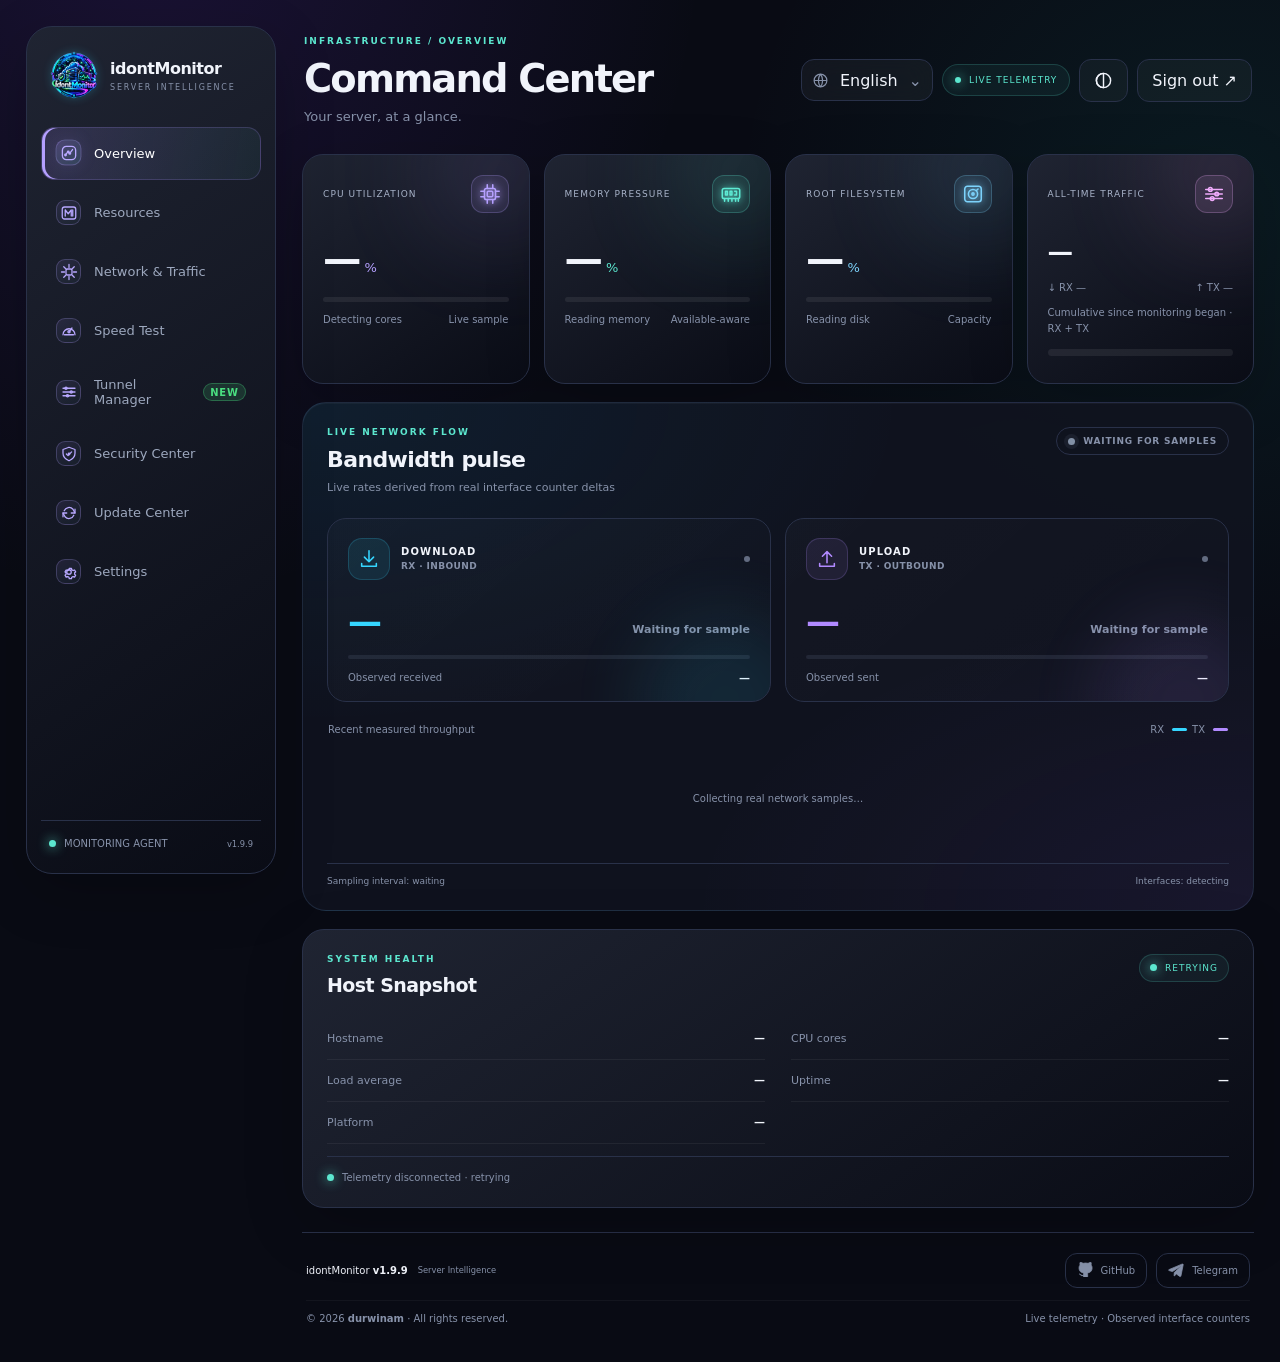
==== commit 94e774d6: "v1.9.9" ====
--- a/static/index.html
+++ b/static/index.html
@@ -3,25 +3,24 @@
 <head>
 <meta charset="utf-8"/><meta content="width=device-width,initial-scale=1,viewport-fit=cover" name="viewport"/>
 <meta content="dark" name="color-scheme"/><meta content="#090b14" name="theme-color"/>
-<link rel="icon" type="image/svg+xml" href="/static/idontmonitor-mark.png?v=180">
-<title>idontMonitor · Server Overview</title><link href="/static/style.css" rel="stylesheet"/>
+<link rel="icon" type="image/svg+xml" href="/static/idontmonitor-mark.png?v=198">
+<title>idontMonitor · Server Overview</title><link href="/static/style.css?v=198" rel="stylesheet"/>
 </head>
 <body>
 <div class="boot-screen" id="bootScreen" role="status" aria-live="polite">
-  <div class="boot-orbit boot-orbit-a"></div><div class="boot-orbit boot-orbit-b"></div>
-  <div class="boot-logo-wrap"><img src="/static/idontmonitor-mark.png?v=180" alt="idontMonitor" class="boot-logo"><span class="boot-pulse"></span><span class="boot-core-ring"></span></div>
-  <div class="boot-wordmark">idont<span>Monitor</span></div><p class="boot-caption">INFRASTRUCTURE INTELLIGENCE</p>
-  <div class="boot-status"><i></i><span id="bootStatus">Initializing secure telemetry</span></div>
-  <div class="boot-track"><i></i></div>
+  <div class="boot-shell"><div class="boot-emblem"><span class="boot-emblem-grid"></span><img src="/static/idontmonitor-mark.png?v=198" alt="idontMonitor" class="boot-logo"><i class="boot-signal"></i></div>
+  <div class="boot-wordmark">idont<span>Monitor</span></div><p class="boot-caption">SERVER INTELLIGENCE</p>
+  <div class="boot-status"><i></i><span id="bootStatus">Preparing your monitoring workspace</span></div><div class="boot-track"><i></i></div><small class="boot-foot">SECURE TELEMETRY · REAL-TIME OPERATIONS</small></div>
+</div>
 </div>
 <div class="aurora a1"></div><div class="aurora a2"></div>
-<div class="mobile-top glass"><a class="brand" href="#overview"><span class="brand-mark brand-mark-image"><img src="/static/idontmonitor-mark.png?v=180" alt="" width="48" height="48"></span><span><b>idontMonitor</b><small>SERVER INTELLIGENCE</small></span></a><button aria-expanded="false" aria-label="Open navigation" class="icon-btn" id="menuButton"><svg viewBox="0 0 24 24" aria-hidden="true"><path d="M4 6h16M4 12h16M4 18h16"/></svg></button></div>
+<div class="mobile-top glass"><a class="brand" href="#overview"><span class="brand-mark brand-mark-image"><img src="/static/idontmonitor-mark.png?v=198" alt="" width="48" height="48"></span><span><b>idontMonitor</b><small>SERVER INTELLIGENCE</small></span></a><button aria-expanded="false" aria-label="Open navigation" class="icon-btn" id="menuButton"><svg viewBox="0 0 24 24" aria-hidden="true"><path d="M4 6h16M4 12h16M4 18h16"/></svg></button></div>
 <div class="nav-backdrop" id="navBackdrop" hidden></div>
 <div class="shell">
 <aside class="sidebar glass" id="sidebar">
-<div class="brand desktop-brand"><span class="brand-mark brand-mark-image"><img src="/static/idontmonitor-mark.png?v=180" alt="" width="48" height="48"></span><span><b>idontMonitor</b><small>SERVER INTELLIGENCE</small></span></div>
-<nav id="mainNav"><a class="active" data-page="overview" href="#overview"><span class="nav-icon"><svg viewBox="0 0 24 24" aria-hidden="true"><rect x="3.5" y="3.5" width="17" height="17" rx="5"/><path d="m7.5 14.5 3-4 2.5 2 3.5-5"/><circle cx="7.5" cy="14.5" r="1"/><circle cx="11" cy="10.5" r="1"/><circle cx="13" cy="12.5" r="1"/></svg></span><span>Overview</span></a><a data-page="resources" href="#resources"><span class="nav-icon"><svg viewBox="0 0 24 24" aria-hidden="true"><rect x="3" y="4" width="18" height="16" rx="3"/><path d="M7 8v8m0-8 4 5 4-5v8m2-8v8"/></svg></span><span>Resources</span></a><a data-page="network" href="#network"><span class="nav-icon"><svg viewBox="0 0 24 24" aria-hidden="true"><rect x="8" y="8" width="8" height="8" rx="2"/><path d="M12 2v4m0 12v4M2 12h4m12 0h4M5 5l3 3m8 8 3 3m0-14-3 3m-8 8-3 3"/></svg></span><span>Network &amp; Traffic</span></a><a data-page="speedtest" href="#speedtest"><span class="nav-icon speed-nav-icon"><svg viewBox="0 0 24 24" aria-hidden="true"><path d="M4 17a8 8 0 1 1 16 0"/><path d="m12 13 4-5M6 17h12"/><circle cx="12" cy="13" r="1.5"/></svg></span><span>Speed Test</span></a><a data-page="security" href="#security"><span class="nav-icon"><svg viewBox="0 0 24 24" aria-hidden="true"><path d="M12 3 20 6v5c0 5-3.5 8-8 10-4.5-2-8-5-8-10V6z"/><path d="m8.5 12 2.2 2.2 4.8-5"/><circle cx="12" cy="12" r="1"/></svg></span><span>Security Center</span></a><a data-page="updates" href="#updates"><span class="nav-icon"><svg viewBox="0 0 24 24" aria-hidden="true"><path d="M20 7v5h-5M4 17v-5h5"/><path d="M5.6 9a7 7 0 0 1 11.7-2L20 12M4 12l2.7 5a7 7 0 0 0 11.7-2"/></svg></span><span>Update Center</span></a><a data-page="settings" href="#settings"><span class="nav-icon"><svg viewBox="0 0 24 24" aria-hidden="true"><circle cx="12" cy="12" r="3"/><path d="m19.4 15 .1.1 1.4 1.1-1.5 2.6-1.8-.7a8 8 0 0 1-2 .9l-.3 1.9h-3l-.3-1.9a8 8 0 0 1-2-.9l-1.8.7-1.5-2.6 1.4-1.1a7 7 0 0 1 0-2.1l-1.4-1.1 1.5-2.6 1.8.7a8 8 0 0 1 2-.9l.3-1.9h3l.3 1.9a8 8 0 0 1 2 .9l1.8-.7 1.5 2.6-1.4 1.1a7 7 0 0 1 0 2.1Z"/></svg></span><span>Settings</span></a></nav>
-<div class="sidebar-bottom"><span class="dot"></span><span>MONITORING AGENT</span><small id="version">v1.8.0</small></div>
+<div class="brand desktop-brand"><span class="brand-mark brand-mark-image"><img src="/static/idontmonitor-mark.png?v=198" alt="" width="48" height="48"></span><span><b>idontMonitor</b><small>SERVER INTELLIGENCE</small></span></div>
+<nav id="mainNav"><a class="active" data-page="overview" href="#overview"><span class="nav-icon"><svg viewBox="0 0 24 24" aria-hidden="true"><rect x="3.5" y="3.5" width="17" height="17" rx="5"/><path d="m7.5 14.5 3-4 2.5 2 3.5-5"/><circle cx="7.5" cy="14.5" r="1"/><circle cx="11" cy="10.5" r="1"/><circle cx="13" cy="12.5" r="1"/></svg></span><span>Overview</span></a><a data-page="resources" href="#resources"><span class="nav-icon"><svg viewBox="0 0 24 24" aria-hidden="true"><rect x="3" y="4" width="18" height="16" rx="3"/><path d="M7 8v8m0-8 4 5 4-5v8m2-8v8"/></svg></span><span>Resources</span></a><a data-page="network" href="#network"><span class="nav-icon"><svg viewBox="0 0 24 24" aria-hidden="true"><rect x="8" y="8" width="8" height="8" rx="2"/><path d="M12 2v4m0 12v4M2 12h4m12 0h4M5 5l3 3m8 8 3 3m0-14-3 3m-8 8-3 3"/></svg></span><span>Network &amp; Traffic</span></a><a data-page="speedtest" href="#speedtest"><span class="nav-icon speed-nav-icon"><svg viewBox="0 0 24 24" aria-hidden="true"><path d="M4 17a8 8 0 1 1 16 0"/><path d="m12 13 4-5M6 17h12"/><circle cx="12" cy="13" r="1.5"/></svg></span><span>Speed Test</span></a><a data-page="operations" href="#operations"><span class="nav-icon"><svg viewBox="0 0 24 24" aria-hidden="true"><path d="M4 7h16M4 12h16M4 17h16"/><circle cx="8" cy="7" r="1.5"/><circle cx="15" cy="12" r="1.5"/><circle cx="10" cy="17" r="1.5"/></svg></span><span>Tunnel Manager</span><b class="new-badge">NEW</b></a><a data-page="security" href="#security"><span class="nav-icon"><svg viewBox="0 0 24 24" aria-hidden="true"><path d="M12 3 20 6v5c0 5-3.5 8-8 10-4.5-2-8-5-8-10V6z"/><path d="m8.5 12 2.2 2.2 4.8-5"/><circle cx="12" cy="12" r="1"/></svg></span><span>Security Center</span></a><a data-page="updates" href="#updates"><span class="nav-icon"><svg viewBox="0 0 24 24" aria-hidden="true"><path d="M20 7v5h-5M4 17v-5h5"/><path d="M5.6 9a7 7 0 0 1 11.7-2L20 12M4 12l2.7 5a7 7 0 0 0 11.7-2"/></svg></span><span>Update Center</span></a><a data-page="settings" href="#settings"><span class="nav-icon"><svg viewBox="0 0 24 24" aria-hidden="true"><circle cx="12" cy="12" r="3"/><path d="m19.4 15 .1.1 1.4 1.1-1.5 2.6-1.8-.7a8 8 0 0 1-2 .9l-.3 1.9h-3l-.3-1.9a8 8 0 0 1-2-.9l-1.8.7-1.5-2.6 1.4-1.1a7 7 0 0 1 0-2.1l-1.4-1.1 1.5-2.6 1.8.7a8 8 0 0 1 2-.9l.3-1.9h3l.3 1.9a8 8 0 0 1 2 .9l1.8-.7 1.5 2.6-1.4 1.1a7 7 0 0 1 0 2.1Z"/></svg></span><span>Settings</span></a></nav>
+<div class="sidebar-bottom"><span class="dot"></span><span>MONITORING AGENT</span><small id="version">v1.9.9</small></div>
 </aside>
 <main class="main">
 <header class="topbar"><div><p class="eyebrow">INFRASTRUCTURE / OVERVIEW</p><h1>Server Overview</h1><p class="muted">Live performance, network usage, and system health in one place.</p></div><div class="top-actions"><label class="language-control" for="languageSelect"><svg viewBox="0 0 24 24" aria-hidden="true"><circle cx="12" cy="12" r="9"/><path d="M3 12h18M12 3a15 15 0 0 1 0 18M12 3a15 15 0 0 0 0 18"/></svg><select id="languageSelect" aria-label="Select language"><option value="en">English</option><option value="fa">فارسی</option></select></label><span class="live-pill"><i></i><span>LIVE TELEMETRY</span></span><button aria-label="Change accent theme" class="icon-btn" id="themeButton" title="Cycle accent theme"><svg viewBox="0 0 24 24" aria-hidden="true"><circle cx="12" cy="12" r="9"/><path d="M12 3a9 9 0 0 0 0 18z"/></svg></button><form action="/logout" method="post"><button class="ghost" type="submit">Sign out ↗</button></form></div></header>
@@ -51,7 +50,7 @@
 <div class="traffic-chart-wrap"><canvas aria-label="Traffic receive and transmit totals" id="trafficChart"></canvas></div>
 <p class="note" id="trafficNote">Usage tracking begins when this version first samples the server. Kernel counters can reset on reboot; the monitor accounts for observed deltas.</p>
 </article></section><section class="page-view" hidden="hidden" id="page-speedtest"><div class="speedtest-hero glass"><div class="speedtest-grid-glow"></div><div class="speed-orbit orbit-one"></div><div class="speed-orbit orbit-two"></div><div class="speed-orbit orbit-three"></div><div class="tachometer" id="tachometer" aria-label="Live speed test gauge"><svg class="tachometer-svg" viewBox="0 0 320 205" role="img" aria-label="Speedometer"><defs><linearGradient id="tachTrack" x1="0" y1="0" x2="1" y2="0"><stop offset="0%" stop-color="#35e8f7"/><stop offset="55%" stop-color="#8a78ff"/><stop offset="100%" stop-color="#fb78d5"/></linearGradient></defs><path class="tach-track" d="M36 164 A124 124 0 0 1 284 164"/><path class="tach-active" id="tachActive" d="M36 164 A124 124 0 0 1 284 164"/><g class="tach-ticks"><path d="M39 149l-10 -3M55 101l-9 -5M89 62l-6 -9M137 42l-1 -11M184 43l2 -11M229 64l6 -9M264 103l10 -5M281 150l10 -2"/></g><line id="tachNeedle" class="tach-needle" x1="160" y1="164" x2="160" y2="58"/><circle cx="160" cy="164" r="10" class="tach-hub"/></svg><div class="tach-readout"><strong id="tachValue">READY</strong><span id="tachUnit">Mbps</span></div><div class="tach-label">VPS NETWORK SPEED</div></div><p class="eyebrow">NETWORK PERFORMANCE LAB</p><h2 id="speedTitle">Measure your server connection</h2><p class="section-sub" id="speedSubtitle">Test outbound connectivity from this VPS using bounded real transfers.</p><button class="speed-start" id="speedStart" type="button"><svg viewBox="0 0 24 24" aria-hidden="true"><path d="m9 6 10 6-10 6z"/></svg><span>START SPEED TEST</span></button><div class="speed-phase" id="speedPhase" aria-live="polite">READY WHEN YOU ARE</div></div><div class="speed-results"><article class="speed-result download-result glass"><span class="speed-result-icon"><svg viewBox="0 0 24 24"><path d="M12 3v12m-5-5 5 5 5-5M4 17v3h16v-3"/></svg></span><span class="speed-label">DOWNLOAD</span><strong id="speedDownload">—</strong><small>Mbps</small></article><article class="speed-result upload-result glass"><span class="speed-result-icon"><svg viewBox="0 0 24 24"><path d="M12 16V4m-5 5 5-5 5 5M4 17v3h16v-3"/></svg></span><span class="speed-label">UPLOAD</span><strong id="speedUpload">—</strong><small>Mbps</small></article><article class="speed-result latency-result glass"><span class="speed-result-icon"><svg viewBox="0 0 24 24"><circle cx="12" cy="12" r="9"/><path d="M12 7v5l3 2"/></svg></span><span class="speed-label">LATENCY</span><strong id="speedLatency">—</strong><small>ms</small></article><article class="speed-result jitter-result glass"><span class="speed-result-icon"><svg viewBox="0 0 24 24"><path d="M3 12h3l2-6 4 12 3-9 2 3h4"/></svg></span><span class="speed-label">JITTER</span><strong id="speedJitter">—</strong><small>ms</small></article><article class="speed-result loss-result glass"><span class="speed-result-icon"><svg viewBox="0 0 24 24"><path d="M12 3 21 19H3z"/><path d="M12 9v4m0 3h.01"/></svg></span><span class="speed-label">PACKET LOSS</span><strong id="speedLoss">—</strong><small>% · unknown if ICMP unavailable</small></article></div><article class="panel glass speed-history-panel"><div class="panel-head"><div><p class="eyebrow">TEST DETAILS</p><h2>Connection report</h2><p class="section-sub" id="speedReport">No test has been run in this session.</p></div><span class="status-badge" id="speedBadge">NOT TESTED</span></div><div class="speed-report-grid"><div><span>Test endpoint</span><b id="speedTarget">speed.cloudflare.com</b></div><div><span>Last test</span><b id="speedTimestamp">—</b></div><div><span>Download payload</span><b id="speedDownloadBytes">—</b></div><div><span>Upload payload</span><b id="speedUploadBytes">—</b></div></div><p class="note">Speed tests transfer real data and consume bandwidth. Download and upload run bounded timed transfers for an approximately 20-second test; a short per-phase rate limit is enforced. Results depend on the route and public test endpoint.</p></article></section><section class="page-view" hidden="hidden" id="page-security"><article class="panel glass security-panel" id="security"><div class="panel-head"><div><p class="eyebrow">LIVE SECURITY CHECKS</p><h2>Security Center</h2><p class="section-sub">Verified configuration checks from this server, not decorative status indicators.</p></div><button class="ghost" id="securityRefresh" type="button">Recheck</button></div>
-<div class="security-summary" id="securitySummary">Checking server configuration…</div><div aria-live="polite" class="security-list" id="securityItems"></div><div class="login-audit panel-inset"><div class="panel-head"><div><p class="eyebrow">ACCOUNT ACTIVITY</p><h2>Last 3 login attempts</h2><p class="section-sub">Recent successful and failed sign-in attempts recorded by this panel.</p></div></div><div id="loginAudit" class="audit-list"><p class="note">Loading recent activity…</p></div></div><p class="note" id="securityScope">Security checks are not a substitute for intrusion detection or a full security audit.</p></article></section><section class="page-view" hidden="hidden" id="page-updates"><article class="panel glass update-center"><div class="panel-head"><div><p class="eyebrow" data-i18n="RELEASE MANAGEMENT">RELEASE MANAGEMENT</p><h2 data-i18n="Update Center">Update Center</h2><p class="section-sub" data-i18n="Check GitHub releases and update the software running on this VPS.">Check GitHub releases and update the software running on this VPS.</p></div><span class="period-chip" id="updateBadge">GITHUB</span></div><div class="update-version-grid"><div class="update-version"><small data-i18n="Installed version">Installed version</small><strong id="installedVersion">v1.8.1</strong></div><div class="update-version"><small data-i18n="Latest stable release">Latest stable release</small><strong id="latestVersion">—</strong></div></div><div class="update-state" id="updateState" role="status" aria-live="polite" data-i18n="Checking release information…">Checking release information…</div><div id="updateProgressWrap" hidden><div class="update-progress"><i></i></div><p class="section-sub" data-i18n="The update is running on the VPS. You can leave this page open to watch status.">The update is running on the VPS. You can leave this page open to watch status.</p></div><div class="form-actions"><button class="primary" type="button" id="checkUpdatesButton" data-i18n="Check for updates">Check for updates</button><button class="primary" type="button" id="applyUpdateButton" hidden data-i18n="Install update on VPS">Install update on VPS</button><a class="ghost" id="releaseLink" href="https://github.com/durwinam/idontMonitor/releases" target="_blank" rel="noopener noreferrer" data-i18n="View release notes">View release notes ↗</a></div><div><h3 data-i18n="Release notes">Release notes</h3><div class="update-log" id="releaseNotes" data-i18n="Release notes will appear here after GitHub is checked.">Release notes will appear here after GitHub is checked.</div></div><div><h3 data-i18n="Live update log">Live update log</h3><div class="update-log" id="updateLog" data-i18n="No update operation has started.">No update operation has started.</div></div><p class="note" data-i18n="Updates are downloaded and installed by a restricted server-side helper. Configuration and runtime state are kept outside versioned application releases.">Updates are downloaded and installed by a restricted server-side helper. Configuration and runtime state are kept outside versioned application releases.</p></article></section>
+<div class="security-summary" id="securitySummary">Checking server configuration…</div><div aria-live="polite" class="security-list" id="securityItems"></div><div class="login-audit panel-inset"><div class="panel-head"><div><p class="eyebrow">ACCOUNT ACTIVITY</p><h2>Last 3 login attempts</h2><p class="section-sub">Recent successful and failed sign-in attempts recorded by this panel.</p></div></div><div id="loginAudit" class="audit-list"><p class="note">Loading recent activity…</p></div></div><p class="note" id="securityScope">Security checks are not a substitute for intrusion detection or a full security audit.</p></article></section><section class="page-view" hidden="hidden" id="page-updates"><article class="panel glass update-center"><div class="panel-head"><div><p class="eyebrow" data-i18n="RELEASE MANAGEMENT">RELEASE MANAGEMENT</p><h2 data-i18n="Update Center">Update Center</h2><p class="section-sub" data-i18n="Check GitHub releases and update the software running on this VPS.">Check GitHub releases and update the software running on this VPS.</p></div><span class="period-chip" id="updateBadge">GITHUB</span></div><div class="update-version-grid"><div class="update-version"><small data-i18n="Installed version">Installed version</small><strong id="installedVersion">v1.9.9</strong></div><div class="update-version"><small data-i18n="Latest stable release">Latest stable release</small><strong id="latestVersion">—</strong></div></div><div class="update-state" id="updateState" role="status" aria-live="polite" data-i18n="Checking release information…">Checking release information…</div><div id="updateProgressWrap" hidden><div class="update-progress"><i></i></div><p class="section-sub" data-i18n="The update is running on the VPS. You can leave this page open to watch status.">The update is running on the VPS. You can leave this page open to watch status.</p></div><div class="form-actions"><button class="primary" type="button" id="checkUpdatesButton" data-i18n="Check for updates">Check for updates</button><button class="primary" type="button" id="applyUpdateButton" hidden data-i18n="Install update on VPS">Install update on VPS</button><a class="ghost" id="releaseLink" href="https://github.com/durwinam/idontMonitor/releases" target="_blank" rel="noopener noreferrer" data-i18n="View release notes">View release notes ↗</a></div><div><h3 data-i18n="Release notes">Release notes</h3><div class="update-log" id="releaseNotes" data-i18n="Release notes will appear here after GitHub is checked.">Release notes will appear here after GitHub is checked.</div></div><div><h3 data-i18n="Live update log">Live update log</h3><div class="update-log" id="updateLog" data-i18n="No update operation has started.">No update operation has started.</div></div><p class="note" data-i18n="Updates are downloaded and installed by a restricted server-side helper. Configuration and runtime state are kept outside versioned application releases.">Updates are downloaded and installed by a restricted server-side helper. Configuration and runtime state are kept outside versioned application releases.</p></article></section>
 <section class="page-view" hidden="hidden" id="page-settings">
 <article class="panel glass"><div class="panel-head"><div><p class="eyebrow">PERSONALIZE YOUR WORKSPACE</p><h2>Theme Studio</h2><p class="section-sub">Choose one of seven polished themes. Your selection is saved in this browser.</p></div><span class="period-chip">7 THEMES</span></div>
 <div class="theme-grid" id="themeGrid">
@@ -72,4 +71,4 @@
 <form class="settings-form" id="passwordForm"><label for="currentPassword">Current password</label><input id="currentPassword" type="password" autocomplete="current-password" required/><label for="newPassword">New password</label><input id="newPassword" type="password" minlength="12" maxlength="256" autocomplete="new-password" required/><label for="confirmPassword">Confirm new password</label><input id="confirmPassword" type="password" minlength="12" maxlength="256" autocomplete="new-password" required/><div class="form-actions"><button class="primary" type="submit">Reset password</button><span id="passwordMessage" role="status"></span></div></form><p class="note">Use at least 12 characters. After changing the password, sign in again.</p></article>
 <article class="panel glass"><div class="panel-head"><div><p class="eyebrow">NETWORK ACCESS</p><h2>Change panel port</h2><p class="section-sub">Current application port: <b id="currentPortLabel">checking…</b>. Choose a high port; the service restarts to apply it.</p></div></div>
 <form class="settings-form" id="portForm"><label for="currentPortPassword">Current password</label><input id="currentPortPassword" type="password" autocomplete="current-password" required/><label for="newPort">New panel port</label><input id="newPort" type="number" min="20000" max="60000" step="1" placeholder="20000–60000" required/><div class="form-actions"><button class="primary" type="submit">Apply port change</button><span id="portMessage" role="status"></span></div></form><p class="note">Before changing the port, ensure the new port is allowed by your firewall/security group. If using HTTPS through Caddy, the public HTTPS port normally stays 443; this changes the local application port.</p></article>
-</section><footer class="site-footer"><div class="footer-brand"><span>idontMonitor <b>v1.8.1</b></span><small data-i18n="footer_tagline">Server Intelligence</small></div><nav class="footer-links" aria-label="Project links"><a href="https://github.com/durwinam/idontMonitor" target="_blank" rel="noopener noreferrer" aria-label="GitHub project" title="GitHub project"><svg viewBox="0 0 24 24" aria-hidden="true"><path d="M9 19c-4.3 1.4-4.3-2.2-6-2.5M15 21v-3.5c0-1 .1-1.5-.5-2.1 3.3-.4 6.8-1.6 6.8-7.2a5.6 5.6 0 0 0-1.5-3.9 5.2 5.2 0 0 0-.1-3.9s-1.2-.4-4 1.5a13.8 13.8 0 0 0-7.2 0C5.7 0 4.5.4 4.5.4a5.2 5.2 0 0 0-.1 3.9A5.6 5.6 0 0 0 2.9 8.2c0 5.6 3.5 6.8 6.8 7.2-.5.5-.6 1.1-.6 2.1V21"/></svg><span>GitHub</span></a><a href="https://t.me/idontproject" target="_blank" rel="noopener noreferrer" aria-label="Telegram channel" title="Telegram channel"><svg viewBox="0 0 24 24" aria-hidden="true"><path d="m21.5 3.5-3.2 16c-.2 1.1-.8 1.4-1.7.9l-4.7-3.5-2.3 2.2c-.3.3-.5.5-1 .5l.3-4.8 8.8-8c.4-.4-.1-.6-.6-.2L6.2 13.5l-4.6-1.4c-1-.3-1-1 .2-1.5L19.7 3c.9-.3 2 .2 1.8.5Z"/></svg><span>Telegram</span></a></nav><div class="footer-meta"><span>© 2026 <b>durwinam</b> · <span data-i18n="copyright">All rights reserved.</span></span><span data-i18n="footer_telemetry">Live telemetry · Observed interface counters</span></div></footer></main></div><div aria-live="polite" class="toast" id="toast" role="status"></div><script src="/static/i18n.js"></script><script src="/static/app.js"></script></body></html>+</section><section class="page-view" hidden="hidden" id="page-operations"><div class="ops-hero glass"><div><p class="eyebrow">OPERATIONS / VERIFIED SYSTEM STATE</p><h2>Tunnel &amp; Service Operations</h2><p class="section-sub">Only detected systemd units and real host counters are shown. Unknown measurements remain unavailable.</p></div><div class="ops-actions"><button class="ghost" id="opsRefresh" type="button">Refresh</button><button class="primary danger-action" id="restartAllTunnels" type="button">Restart All Tunnels</button></div></div><div class="ops-kpis"><article class="metric glass"><span>HEALTH SCORE</span><strong id="opsHealthScore">—</strong><small id="opsHealthNote">Based on verified signals</small></article><article class="metric glass"><span>DETECTED TUNNEL SERVICES</span><strong id="opsTunnelCount">—</strong><small id="opsTunnelActive">Checking services</small></article><article class="metric glass"><span>ROOT DISK</span><strong id="opsDisk">—</strong><small>Real filesystem usage</small></article></div><article class="panel glass"><div class="panel-head"><div><p class="eyebrow">TUNNEL MANAGER · NEW</p><h2>Detected tunnels</h2><p class="section-sub">C-Tunnel · BackPack · Paqet</p></div><span class="status-badge" id="tunnelDetectionStatus">Checking</span></div><div class="project-detection" id="projectDetection" aria-live="polite"></div><div class="tunnel-aggregate" id="tunnelAggregate" aria-live="polite"><span>ALL TUNNELS · RX / TX</span><strong>Waiting for verified counters…</strong><small>Aggregated only from measurable tunnel instances.</small></div><div class="tunnel-grid" id="tunnelList"><p class="empty-state">Loading detected services…</p></div><p class="note">Per-tunnel RX/TX is displayed only when a tunnel can be mapped to a real network interface. Otherwise the panel explicitly marks it unavailable; host-wide traffic is not mislabelled as tunnel traffic.</p><div class="traffic-history-wrap"><h3>Verified tunnel traffic history</h3><div id="tunnelTrafficHistory" class="audit-list"><p class="empty-state">Loading traffic history…</p></div></div></article><article class="panel glass"><div class="panel-head"><div><p class="eyebrow">SMART ALERTS</p><h2>Thresholds &amp; active warnings</h2><p class="section-sub">Warnings are evaluated from current local measurements. External notifications require a configured delivery channel.</p></div><label class="toggle-row"><span>Alerts enabled</span><input id="alertsEnabled" type="checkbox" checked/></label></div><div class="alert-settings-grid"><label>CPU warning (%)<input id="alertCpu" type="number" min="50" max="100" value="90"/></label><label>RAM warning (%)<input id="alertRam" type="number" min="50" max="100" value="90"/></label><label>Disk warning (%)<input id="alertDisk" type="number" min="50" max="100" value="90"/></label></div><button class="primary" id="saveAlertSettings" type="button">Save alert thresholds</button><div id="activeAlerts" class="diagnostics-list"><p class="empty-state">Loading alerts…</p></div></article><div class="ops-columns"><article class="panel glass"><div class="panel-head"><div><p class="eyebrow">SAFE COMMAND PALETTE</p><h2>Web Terminal</h2><p class="section-sub">Allowlisted read-only diagnostics; arbitrary shell execution is disabled.</p></div></div><label for="safeCommand">Diagnostic command</label><select id="safeCommand"><option value="uptime">Uptime and load</option><option value="memory">Memory</option><option value="disk">Disk usage</option><option value="systemd-status">System manager status</option><option value="tunnel-status">Tunnel status</option></select><button class="primary" id="runSafeCommand" type="button">Run diagnostic</button><pre class="terminal-output" id="safeCommandOutput" aria-live="polite">No command run yet.</pre></article><article class="panel glass"><div class="panel-head"><div><p class="eyebrow">MAINTENANCE MODE</p><h2>Suppress planned-maintenance alerts</h2><p class="section-sub">Automatically expires; it does not stop services or disable security controls.</p></div></div><label class="toggle-row"><span>Maintenance mode</span><input id="maintenanceEnabled" type="checkbox"/></label><label for="maintenanceDuration">Duration</label><select id="maintenanceDuration"><option value="30">30 minutes</option><option value="60" selected>1 hour</option><option value="240">4 hours</option><option value="1440">24 hours</option></select><label for="maintenanceReason">Reason (optional)</label><input id="maintenanceReason" maxlength="200" placeholder="Planned maintenance"/><button class="primary" id="saveMaintenance" type="button">Save maintenance mode</button><p class="inline-status" id="maintenanceStatus" role="status"></p></article></div><div class="ops-columns"><article class="panel glass"><div class="panel-head"><div><p class="eyebrow">SERVICE MANAGER</p><h2>Managed services</h2><p class="section-sub">Restricted list; changes require explicit confirmation.</p></div></div><div id="managedServices" class="service-list">Loading services…</div></article><article class="panel glass"><div class="panel-head"><div><p class="eyebrow">AUDIT LOG</p><h2>Recent administrative actions</h2><p class="section-sub">Actions are timestamped; passwords and command input are not recorded.</p></div></div><div id="opsAuditList" class="audit-list">No events loaded.</div></article></div><article class="panel glass"><div class="panel-head"><div><p class="eyebrow">BACKUP &amp; RESTORE</p><h2>Operations preferences</h2><p class="section-sub">Export/import alert thresholds only; secrets, tunnel configs and credentials are intentionally excluded.</p></div></div><div class="ops-actions"><button class="ghost" id="downloadOpsBackup" type="button">Download backup</button><label class="file-pick" for="restoreOpsFile">Choose backup JSON</label><input id="restoreOpsFile" type="file" accept="application/json,.json"/><button class="primary" id="restoreOpsBackup" type="button">Restore preferences</button></div><p class="inline-status" id="backupStatus" role="status"></p></article><article class="panel glass"><div class="panel-head"><div><p class="eyebrow">SMART DIAGNOSTICS</p><h2>Diagnostic report</h2><p class="section-sub">Collects bounded read-only system information and likely signals, not automatic fixes.</p></div><button class="ghost" id="runDiagnostics" type="button">Run diagnostics</button></div><div id="diagnosticsList" class="diagnostics-list">Run diagnostics to inspect verified signals.</div></article></section><footer class="site-footer"><div class="footer-brand"><span>idontMonitor <b>v1.9.9</b></span><small data-i18n="footer_tagline">Server Intelligence</small></div><nav class="footer-links" aria-label="Project links"><a href="https://github.com/durwinam/idontMonitor" target="_blank" rel="noopener noreferrer" aria-label="GitHub project" title="GitHub project"><svg viewBox="0 0 24 24" aria-hidden="true"><path d="M9 19c-4.3 1.4-4.3-2.2-6-2.5M15 21v-3.5c0-1 .1-1.5-.5-2.1 3.3-.4 6.8-1.6 6.8-7.2a5.6 5.6 0 0 0-1.5-3.9 5.2 5.2 0 0 0-.1-3.9s-1.2-.4-4 1.5a13.8 13.8 0 0 0-7.2 0C5.7 0 4.5.4 4.5.4a5.2 5.2 0 0 0-.1 3.9A5.6 5.6 0 0 0 2.9 8.2c0 5.6 3.5 6.8 6.8 7.2-.5.5-.6 1.1-.6 2.1V21"/></svg><span>GitHub</span></a><a href="https://t.me/idontproject" target="_blank" rel="noopener noreferrer" aria-label="Telegram channel" title="Telegram channel"><svg viewBox="0 0 24 24" aria-hidden="true"><path d="m21.5 3.5-3.2 16c-.2 1.1-.8 1.4-1.7.9l-4.7-3.5-2.3 2.2c-.3.3-.5.5-1 .5l.3-4.8 8.8-8c.4-.4-.1-.6-.6-.2L6.2 13.5l-4.6-1.4c-1-.3-1-1 .2-1.5L19.7 3c.9-.3 2 .2 1.8.5Z"/></svg><span>Telegram</span></a></nav><div class="footer-meta"><span>© 2026 <b>durwinam</b> · <span data-i18n="copyright">All rights reserved.</span></span><span data-i18n="footer_telemetry">Live telemetry · Observed interface counters</span></div></footer></main></div><div aria-live="polite" class="toast" id="toast" role="status"></div><script src="/static/i18n.js?v=198"></script><script src="/static/app.js?v=198"></script><script src="/static/operations.js?v=198"></script></body></html>
--- a/static/style.css
+++ b/static/style.css
@@ -1,5 +1,4 @@
 @font-face{font-family:Vazirmatn;src:url("/static/fonts/Vazirmatn-Regular.ttf") format("truetype");font-weight:400;font-style:normal;font-display:swap}
-@import url('');
 :root{color-scheme:dark;--bg:#080a10;--panel:#10141f;--panel2:#141a28;--theme-glow:rgba(181,160,255,.14);--line:rgba(172,185,220,.13);--text:#f1f4fb;--muted:#8792aa;--purple:#a78bfa;--mint:#5eead4;--blue:#7dd3fc;--pink:#f0abfc;--amber:#fbbf24;--red:#fb7185;--radius:22px;font-family:Inter,ui-sans-serif,system-ui,-apple-system,BlinkMacSystemFont,"Segoe UI",sans-serif}*{box-sizing:border-box}html{scroll-behavior:smooth}body{margin:0;min-height:100vh;background:radial-gradient(ellipse at 12% -10%,rgba(124,58,237,.16),transparent 35%),radial-gradient(ellipse at 95% 15%,rgba(20,184,166,.09),transparent 28%),var(--bg);color:var(--text);overflow-x:hidden}body:after{content:"";position:fixed;inset:0;pointer-events:none;opacity:.12;background-image:linear-gradient(rgba(255,255,255,.025) 1px,transparent 1px),linear-gradient(90deg,rgba(255,255,255,.025) 1px,transparent 1px);background-size:36px 36px;mask-image:linear-gradient(to bottom,black,transparent 85%);z-index:-1}.aurora{display:none}.glass{background:linear-gradient(145deg,color-mix(in srgb,var(--panel) 94%,white 6%),color-mix(in srgb,var(--bg) 90%,var(--panel) 10%));border:1px solid var(--line);box-shadow:0 18px 60px rgba(0,0,0,.2)}.shell{display:grid;grid-template-columns:250px minmax(0,1fr);gap:26px;max-width:1720px;margin:auto;padding:26px;min-height:100vh}.sidebar{position:sticky;top:26px;height:calc(100vh - 52px);min-height:580px;border-radius:26px;padding:22px 14px;display:flex;flex-direction:column;z-index:30}.brand{display:flex;align-items:center;gap:12px;padding:2px 9px 28px;color:inherit;text-decoration:none}.brand-mark{display:grid;place-items:center;width:45px;height:45px;border-radius:15px;background:linear-gradient(145deg,#8b5cf6,#2dd4bf);color:#080a10;font-size:29px;font-weight:900;box-shadow:0 8px 30px rgba(139,92,246,.22)}.brand b{display:block;font-size:16px;letter-spacing:-.5px}.brand small{display:block;color:var(--muted);font-size:8px;letter-spacing:1.8px;margin-top:5px}.sidebar nav{display:grid;gap:6px}.sidebar nav a{display:flex;align-items:center;gap:13px;padding:13px 14px;border:1px solid transparent;border-radius:14px;color:#9da8be;text-decoration:none;font-size:13px;transition:.2s}.sidebar nav a:hover{background:rgba(255,255,255,.035);color:white}.sidebar nav a.active{background:linear-gradient(100deg,rgba(167,139,250,.17),rgba(94,234,212,.055));border-color:rgba(167,139,250,.2);color:white;box-shadow:inset 3px 0 var(--purple)}.nav-icon{width:21px;text-align:center;color:var(--purple);font-size:18px}.sidebar-bottom{margin-top:auto;border-top:1px solid var(--line);padding:17px 8px 2px;display:flex;align-items:center;gap:8px;flex-wrap:wrap;font-size:10px;color:var(--muted)}.sidebar-bottom small{margin-left:auto}.dot,.live-pill i,.status-badge i{width:7px;height:7px;border-radius:50%;background:var(--mint);box-shadow:0 0 12px var(--mint);display:inline-block;flex:0 0 auto}.main{min-width:0;padding:4px 0 0}.topbar{display:flex;justify-content:space-between;align-items:center;gap:18px;margin:6px 2px 30px}.eyebrow{font-size:9px;letter-spacing:2px;color:var(--mint);font-weight:800;margin:0 0 10px}.topbar h1{font-size:clamp(28px,3vw,42px);letter-spacing:-1.8px;margin:0;font-weight:720}.muted{color:var(--muted);font-size:13px;margin:8px 0 0}.top-actions{display:flex;align-items:center;gap:9px}.live-pill,.status-badge{font-size:9px;letter-spacing:1px;border:1px solid rgba(94,234,212,.18);background:rgba(94,234,212,.055);color:var(--mint);padding:10px 12px;border-radius:99px;display:flex;gap:8px;align-items:center;white-space:nowrap}.live-pill i{width:6px;height:6px}.icon-btn,.ghost,.primary{border:1px solid var(--line);background:rgba(255,255,255,.035);color:var(--text);border-radius:12px;padding:11px 14px;cursor:pointer;font:inherit;transition:.18s}.icon-btn:hover,.ghost:hover{border-color:rgba(167,139,250,.55);background:rgba(167,139,250,.08)}button:focus-visible,a:focus-visible,input:focus-visible,select:focus-visible{outline:2px solid var(--mint);outline-offset:3px}button:active{transform:scale(.98)}.page-view[hidden]{display:none!important}.page-view{display:grid;gap:18px;align-content:start;min-width:0}.stats-grid{display:grid;grid-template-columns:repeat(4,minmax(0,1fr));gap:14px}.metric{position:relative;overflow:hidden;border-radius:21px;padding:20px;min-width:0;isolation:isolate}.metric:before{content:"";position:absolute;right:-35px;top:-48px;width:130px;height:130px;border-radius:50%;background:var(--accent);filter:blur(55px);opacity:.17;z-index:-1}.purple{--accent:var(--purple)}.mint{--accent:var(--mint)}.blue{--accent:var(--blue)}.pink{--accent:var(--pink)}.metric-head{display:flex;justify-content:space-between;align-items:center;font-size:9px;letter-spacing:1.1px;color:#a7b2c8;gap:6px}.metric-icon{font-size:20px;color:var(--accent)}.metric-value{display:flex;align-items:baseline;gap:5px;margin:23px 0 16px;min-width:0}.metric-value strong{font-size:clamp(28px,3vw,40px);letter-spacing:-1.8px;overflow-wrap:anywhere;font-weight:720}.metric-value em{font-size:13px;color:var(--accent);font-style:normal}.metric-value.compact strong{font-size:clamp(22px,2vw,30px)}.meter{height:5px;border-radius:99px;background:rgba(255,255,255,.07);overflow:hidden}.meter i{display:block;height:100%;width:0;background:var(--accent,var(--purple));border-radius:99px;box-shadow:0 0 14px var(--accent,var(--purple));transition:width .45s}.metric-foot{display:flex;justify-content:space-between;gap:8px;margin-top:12px;color:var(--muted);font-size:10px}.spark{width:calc(100% + 20px);height:32px;margin:12px -10px -10px}.spark path{fill:none;stroke:var(--accent);stroke-width:2.2;vector-effect:non-scaling-stroke;filter:drop-shadow(0 0 4px var(--accent))}.network-note{font-size:10px;color:var(--muted);margin-top:12px;line-height:1.6}.quota-mini,.quota-track{height:7px;border-radius:99px;background:rgba(255,255,255,.07);overflow:hidden;margin-top:12px}.quota-mini i,.quota-track i{display:block;height:100%;width:0;background:linear-gradient(90deg,var(--purple),var(--mint));border-radius:99px;transition:width .4s}.panel{border-radius:var(--radius);padding:24px;min-width:0}.panel-head{display:flex;justify-content:space-between;align-items:flex-start;gap:14px;margin-bottom:22px}.panel h2{font-size:19px;letter-spacing:-.55px;margin:0}.section-sub{color:var(--muted);font-size:11px;line-height:1.7;margin:7px 0 0}.status-badge{font-size:9px;padding:8px 10px}.host-info{display:grid;grid-template-columns:repeat(2,minmax(0,1fr));gap:0 26px}.host-info>div{display:flex;justify-content:space-between;align-items:center;gap:12px;padding:14px 0;border-bottom:1px solid rgba(255,255,255,.055);min-width:0}.host-info span{font-size:11px;color:var(--muted)}.host-info b{font-size:11px;font-weight:550;text-align:right;max-width:65%;overflow-wrap:anywhere}.host-footer{border-top:1px solid var(--line);padding-top:15px;margin-top:12px;display:flex;align-items:center;gap:8px;color:var(--muted);font-size:10px}.chart-wrap{height:330px;position:relative}.chart-wrap canvas,.traffic-chart-wrap canvas{width:100%;height:100%;display:block}.chart-empty{position:absolute;inset:0;display:grid;place-items:center;color:var(--muted);font-size:12px;pointer-events:none}.chart-foot{display:flex;justify-content:space-between;gap:12px;color:var(--muted);font-size:10px;margin-top:15px}.legend{font-size:10px;color:var(--muted);display:flex;align-items:center;gap:7px;white-space:nowrap}.legend i{width:8px;height:8px;border-radius:50%;display:inline-block;margin-left:5px}.legend-purple{background:var(--purple);box-shadow:0 0 9px var(--purple)}.legend-mint{background:var(--mint);box-shadow:0 0 9px var(--mint)}.resource-row{margin:23px 0}.resource-row-head{display:flex;justify-content:space-between;gap:12px;font-size:12px;margin-bottom:9px}.resource-row-head span{color:#b6c0d3}.resource-row-head b{font-weight:550}.note{font-size:10px;color:var(--muted);line-height:1.8;margin:17px 0 0}.traffic-panel{overflow:hidden}.period-chip{padding:7px 10px;border:1px solid var(--line);border-radius:99px;color:var(--mint);font-size:9px;letter-spacing:1px;white-space:nowrap}.traffic-total{display:flex;align-items:baseline;gap:10px;flex-wrap:wrap}.traffic-total strong{font-size:clamp(30px,3.5vw,44px);letter-spacing:-1.8px}.traffic-total span{color:var(--muted);font-size:12px}.quota-track{height:9px;margin:17px 0 20px}.traffic-stats{display:grid;grid-template-columns:repeat(3,minmax(0,1fr));gap:10px}.traffic-stats>div{padding:15px;border-radius:15px;background:rgba(255,255,255,.025);border:1px solid rgba(255,255,255,.055);min-width:0}.traffic-stats span{display:block;color:var(--muted);font-size:10px;margin-bottom:8px}.traffic-stats b{font-size:13px;overflow-wrap:anywhere}.traffic-cumulative{margin:18px 0}.traffic-chart-wrap{height:120px;margin-top:20px}.settings-form{display:grid;gap:11px;max-width:680px}.settings-form label{font-size:12px;color:#dce4f3;margin-top:7px}.settings-form label span{display:block;color:var(--muted);font-size:10px;margin-top:5px;line-height:1.6}.settings-form input,.settings-form select{width:100%;min-height:46px;border:1px solid var(--line);border-radius:13px;background:#0c111c;color:var(--text);padding:12px 13px;font:inherit}.settings-form input:focus,.settings-form select:focus{border-color:var(--purple);outline:none;box-shadow:0 0 0 3px rgba(167,139,250,.1)}.form-actions{display:flex;align-items:center;gap:12px;flex-wrap:wrap;margin-top:9px}.primary{background:linear-gradient(110deg,#a78bfa,#5eead4);color:#071014;border:0;font-weight:800;padding:13px 17px}.form-actions span{font-size:11px;color:var(--mint)}.security-summary{padding:14px 16px;border:1px solid var(--line);border-radius:14px;background:rgba(255,255,255,.025);font-size:12px;font-weight:650;margin:0 0 12px}.security-summary.all-good{color:var(--mint);border-color:rgba(94,234,212,.22)}.security-summary.has-warning{color:var(--amber);border-color:rgba(251,191,36,.24)}.security-summary.has-unknown{color:var(--purple)}.security-list{display:grid;grid-template-columns:repeat(2,minmax(0,1fr));gap:10px}.security-list .security-item{display:flex;align-items:flex-start;gap:12px;margin:0;padding:15px;border:1px solid rgba(255,255,255,.06);background:rgba(255,255,255,.018);border-radius:15px}.security-state{width:30px;height:30px;display:grid;place-items:center;border-radius:10px;flex:0 0 auto;font-weight:800}.security-state.pass{color:var(--mint);background:rgba(94,234,212,.1)}.security-state.warn{color:var(--amber);background:rgba(251,191,36,.1)}.security-state.unknown{color:var(--purple);background:rgba(167,139,250,.1)}.security-item b{display:block;font-size:12px}.security-item small{display:block;color:var(--muted);font-size:10px;line-height:1.7;margin-top:5px}footer{display:flex;justify-content:space-between;gap:12px;flex-wrap:wrap;color:var(--muted);font-size:10px;padding:24px 4px 10px}.mobile-top{display:none}.nav-backdrop{position:fixed;inset:0;z-index:49;background:rgba(3,5,12,.72);backdrop-filter:blur(7px);-webkit-backdrop-filter:blur(7px)}.nav-backdrop[hidden]{display:none!important}.toast{position:fixed;bottom:24px;left:50%;transform:translate(-50%,20px);opacity:0;pointer-events:none;background:#151d2b;border:1px solid var(--line);border-radius:13px;padding:13px 17px;color:var(--text);font-size:12px;box-shadow:0 18px 55px #0008;transition:.2s;z-index:80;max-width:90vw}.toast.show{opacity:1;transform:translate(-50%,0)}
 @media(max-width:1250px){.shell{grid-template-columns:220px minmax(0,1fr);gap:18px;padding:18px}.stats-grid{grid-template-columns:repeat(2,minmax(0,1fr))}}
 @media(max-width:760px){.shell{display:block;padding:0 13px 25px}.mobile-top{display:flex;align-items:center;justify-content:space-between;position:sticky;top:0;z-index:45;padding:calc(10px + env(safe-area-inset-top)) 14px 10px;margin:0 -13px 19px;border-width:0 0 1px;border-radius:0;background:rgba(8,10,16,.91);backdrop-filter:blur(18px)}.mobile-top .brand{padding:0;gap:9px}.mobile-top .brand-mark{width:36px;height:36px;border-radius:12px;font-size:23px}.mobile-top .brand b{font-size:14px}.mobile-top .brand small{font-size:7px}.sidebar{display:flex;position:fixed;top:0;bottom:0;left:auto;right:0;width:min(84vw,340px);height:100dvh;min-height:0;max-height:100dvh;overflow-y:auto;overscroll-behavior:contain;padding:calc(20px + env(safe-area-inset-top)) 16px calc(18px + env(safe-area-inset-bottom));border-radius:24px 0 0 24px;background:rgba(10,13,23,.985);box-shadow:-24px 0 80px #000b;z-index:60;transform:translateX(110%);visibility:hidden;pointer-events:none;transition:transform .24s ease,visibility .24s ease}.sidebar.open{transform:translateX(0);visibility:visible;pointer-events:auto}.sidebar.open~.main{pointer-events:none}.desktop-brand{display:flex;padding:2px 6px 25px}.sidebar nav{display:grid;grid-template-columns:minmax(0,1fr);gap:7px}.sidebar nav a{font-size:13px;padding:15px 13px;min-height:49px}.sidebar nav a.active{box-shadow:inset -3px 0 var(--purple);border-color:rgba(167,139,250,.25)}.sidebar-bottom{margin-top:auto;padding-top:18px}.main{padding:0}.topbar{align-items:flex-start;margin:5px 1px 20px;gap:9px}.topbar h1{font-size:29px}.topbar .muted{font-size:12px}.top-actions{gap:6px;flex-wrap:wrap;justify-content:flex-end}.live-pill{padding:8px;font-size:8px}.ghost{font-size:11px;padding:9px 10px}.icon-btn{padding:9px 11px}.stats-grid{grid-template-columns:repeat(2,minmax(0,1fr));gap:10px}.metric{padding:15px 13px 12px;border-radius:18px}.metric-head{font-size:8px;letter-spacing:.55px}.metric-icon{font-size:16px}.metric-value{margin:17px 0 13px}.metric-value strong{font-size:clamp(24px,7vw,34px)}.metric-value.compact strong{font-size:clamp(18px,5vw,25px)}.metric-foot{font-size:9px;gap:5px;flex-wrap:wrap}.panel{padding:17px;border-radius:19px}.panel h2{font-size:18px}.page-view{gap:12px}.host-info{grid-template-columns:1fr}.host-info>div{padding:11px 0}.chart-wrap{height:255px}.chart-foot{font-size:9px}.traffic-total strong{font-size:32px}.traffic-stats{gap:7px}.traffic-stats>div{padding:11px 9px}.traffic-stats span{font-size:9px}.traffic-stats b{font-size:12px}.traffic-chart-wrap{height:100px}.section-sub{font-size:10px}.settings-form input,.settings-form select{min-height:48px;font-size:16px}.security-list{grid-template-columns:1fr}.form-actions .primary{width:100%}footer{font-size:9px;padding-bottom:calc(20px + env(safe-area-inset-bottom))}}
@@ -219,3 +218,133 @@
 .update-notice{position:relative;display:none;gap:14px;align-items:center;margin:0 0 20px;padding:17px 19px;border:1px solid color-mix(in srgb,var(--mint) 32%,var(--line));border-radius:20px;background:linear-gradient(120deg,color-mix(in srgb,var(--panel) 72%,var(--mint) 8%),color-mix(in srgb,var(--panel) 90%,transparent));box-shadow:0 18px 55px rgba(0,0,0,.17);backdrop-filter:blur(18px);-webkit-backdrop-filter:blur(18px);animation:updateIn .35s ease both}
 .update-notice.visible{display:flex}.update-notice .update-icon{width:44px;height:44px;border-radius:14px;display:grid;place-items:center;background:rgba(94,234,212,.12);color:var(--mint);flex:0 0 auto}.update-notice svg{width:22px;height:22px;fill:none;stroke:currentColor;stroke-width:1.7}.update-notice .update-copy{flex:1;min-width:0}.update-notice h3{margin:0 0 5px;font-size:14px}.update-notice p{margin:0;color:var(--muted);font-size:11px;line-height:1.7}.update-notice .update-actions{display:flex;gap:8px;flex-wrap:wrap}.update-center{display:grid;gap:18px}.update-version-grid{display:grid;grid-template-columns:repeat(2,minmax(0,1fr));gap:12px}.update-version{padding:18px;border:1px solid var(--line);border-radius:16px;background:rgba(255,255,255,.025)}.update-version small{display:block;color:var(--muted);font-size:11px;margin-bottom:9px}.update-version strong{font-size:25px;letter-spacing:-.6px}.update-state{padding:13px 15px;border:1px solid var(--line);border-radius:14px;color:var(--muted);font-size:12px;line-height:1.7}.update-state.good{color:var(--mint);border-color:rgba(94,234,212,.25)}.update-state.warn{color:var(--amber);border-color:rgba(251,191,36,.25)}.update-progress{height:5px;border-radius:99px;background:rgba(255,255,255,.07);overflow:hidden}.update-progress i{display:block;height:100%;width:35%;background:linear-gradient(90deg,var(--purple),var(--mint));animation:updatePulse 1.3s ease-in-out infinite alternate}.update-log{max-height:220px;overflow:auto;padding:12px;border-radius:12px;background:rgba(0,0,0,.2);font:11px/1.8 ui-monospace,SFMono-Regular,Consolas,monospace;white-space:pre-wrap;overflow-wrap:anywhere;color:var(--muted)}@keyframes updateIn{from{opacity:0;transform:translateY(-7px)}to{opacity:1;transform:translateY(0)}}@keyframes updatePulse{from{width:20%;opacity:.65}to{width:80%;opacity:1}}
 @media(max-width:850px){.update-notice{align-items:flex-start;flex-wrap:wrap}.update-notice .update-actions{width:100%}.update-notice .update-actions button{flex:1}.top-actions{flex-wrap:wrap;justify-content:flex-end}.update-version strong{font-size:21px}}
+/* v1.9.4 operations surface; no backdrop-filter dependency for Safari fallback. */
+.new-badge{margin-inline-start:auto;font-size:.62rem;letter-spacing:.08em;padding:.18rem .4rem;border-radius:999px;background:rgba(74,222,128,.14);color:#4ade80;border:1px solid rgba(74,222,128,.32)}
+.ops-hero{display:flex;align-items:center;justify-content:space-between;gap:1rem;padding:1.25rem;margin-bottom:1rem}.ops-hero h2{margin:.25rem 0}.ops-actions{display:flex;gap:.6rem;flex-wrap:wrap}.danger-action{background:linear-gradient(135deg,#b91c1c,#ef4444)!important}.ops-kpis{display:grid;grid-template-columns:repeat(3,minmax(0,1fr));gap:1rem;margin-bottom:1rem}.ops-kpis .metric{padding:1rem;min-width:0}.ops-kpis .metric>span{display:block;font-size:.72rem;color:var(--muted)}.ops-kpis .metric>strong{display:block;font-size:2rem;margin:.45rem 0}.ops-kpis .metric>small{color:var(--muted)}.tunnel-grid{display:grid;grid-template-columns:repeat(3,minmax(0,1fr));gap:.8rem}.tunnel-card{border:1px solid var(--line);border-radius:14px;padding:1rem;min-width:0;background:rgba(255,255,255,.025)}.tunnel-card h3{margin:0 0 .6rem;font-size:1rem}.tunnel-card p{margin:.35rem 0;color:var(--muted);font-size:.85rem;overflow-wrap:anywhere}.state-pill{display:inline-flex;padding:.25rem .5rem;border-radius:999px;font-size:.7rem;background:rgba(148,163,184,.12);color:var(--muted)}.state-pill.active{background:rgba(74,222,128,.12);color:#4ade80}.state-pill.inactive{background:rgba(248,113,113,.12);color:#f87171}.ops-columns{display:grid;grid-template-columns:repeat(2,minmax(0,1fr));gap:1rem;margin:1rem 0}.ops-columns .panel{min-width:0}.terminal-output{white-space:pre-wrap;overflow-wrap:anywhere;max-height:18rem;overflow:auto;padding:1rem;border:1px solid var(--line);border-radius:12px;background:#070b13;color:#a7f3d0;font: .8rem/1.55 ui-monospace,SFMono-Regular,Menlo,monospace;margin-top:1rem}.service-list,.audit-list,.diagnostics-list{display:grid;gap:.6rem}.service-row,.audit-row,.diagnostic-row{border:1px solid var(--line);border-radius:10px;padding:.7rem;display:flex;justify-content:space-between;align-items:center;gap:.7rem;min-width:0}.service-row>div,.audit-row>div,.diagnostic-row>div{min-width:0;overflow-wrap:anywhere}.service-row small,.audit-row small,.diagnostic-row small{display:block;color:var(--muted);margin-top:.25rem}.service-actions{display:flex;gap:.35rem;flex-wrap:wrap}.service-actions button{padding:.4rem .55rem;font-size:.75rem}.inline-status{color:var(--muted);font-size:.85rem;min-height:1.2rem}.toggle-row{display:flex;justify-content:space-between;align-items:center;gap:1rem;margin:.7rem 0}.toggle-row input{width:1.2rem;height:1.2rem}.empty-state{padding:1.5rem;text-align:center;color:var(--muted)}#page-operations label{display:block;margin:.7rem 0 .35rem;font-size:.85rem}#page-operations select,#page-operations input:not([type=checkbox]){width:100%;min-width:0;margin-bottom:.45rem}#page-operations .panel{padding:1rem}@supports not (backdrop-filter:blur(1px)){.glass{background:rgba(18,24,40,.97);-webkit-backdrop-filter:none;backdrop-filter:none}}@media(max-width:850px){.ops-hero{align-items:flex-start;flex-direction:column}.ops-kpis{grid-template-columns:1fr}.tunnel-grid{grid-template-columns:1fr}.ops-columns{grid-template-columns:1fr}.service-row,.audit-row,.diagnostic-row{align-items:flex-start;flex-direction:column}.ops-actions{width:100%}.ops-actions button{flex:1}}
+@media(prefers-reduced-motion:reduce){*,*::before,*::after{scroll-behavior:auto!important;animation-duration:.01ms!important;animation-iteration-count:1!important;transition-duration:.01ms!important}}
+.alert-settings-grid{display:grid;grid-template-columns:repeat(3,minmax(0,1fr));gap:.8rem}.alert-settings-grid label{min-width:0}.file-pick{display:inline-flex;align-items:center;padding:.65rem .9rem;border:1px solid var(--line);border-radius:10px;cursor:pointer}#restoreOpsFile{max-width:100%;margin:.5rem 0}.alert-row{border:1px solid var(--line);border-radius:10px;padding:.7rem;display:flex;justify-content:space-between;gap:.8rem;align-items:center}.alert-row.warning{border-color:rgba(251,191,36,.35)}@media(max-width:850px){.alert-settings-grid{grid-template-columns:1fr}}
+.traffic-history-wrap{border-top:1px solid var(--line);margin-top:1rem;padding-top:.8rem}.traffic-history-wrap h3{font-size:.95rem;margin:.2rem 0 .7rem}
+.project-detection{display:flex;flex-wrap:wrap;gap:.45rem;margin:.4rem 0 .9rem}.project-chip{display:inline-flex;align-items:center;border:1px solid var(--line);border-radius:999px;padding:.3rem .55rem;font-size:.74rem;color:var(--muted)}.project-chip.installed{border-color:rgba(74,222,128,.35);color:#4ade80}.project-chip.missing{border-color:rgba(148,163,184,.25)}
+
+
+/* idontMonitor 1.9.4 — resilient motion layer */
+:root{--idm-motion-fast:160ms;--idm-motion-normal:260ms;--idm-motion-slow:720ms;--idm-ease:cubic-bezier(.2,.75,.25,1)}
+html{scroll-behavior:smooth;-webkit-text-size-adjust:100%;text-size-adjust:100%}
+body{min-height:100vh;min-height:100dvh;overscroll-behavior-y:contain;-webkit-tap-highlight-color:transparent}
+.shell{min-height:100vh;min-height:100dvh}
+.glass{background-color:rgba(16,20,31,.94);-webkit-backdrop-filter:blur(14px);backdrop-filter:blur(14px)}
+@supports not ((backdrop-filter:blur(1px)) or (-webkit-backdrop-filter:blur(1px))){.glass{background:rgba(16,20,31,.97)}}
+/* Animate only opacity/transform for smooth compositing on iOS Safari. */
+.boot-screen{position:fixed;inset:0;inset:0 0 0 0;min-height:100vh;min-height:100dvh;min-height:-webkit-fill-available;padding-top:env(safe-area-inset-top,0px);padding-right:env(safe-area-inset-right,0px);padding-bottom:env(safe-area-inset-bottom,0px);padding-left:env(safe-area-inset-left,0px);display:flex;align-items:center;justify-content:center;isolation:isolate;overflow:hidden;opacity:1;visibility:visible;transform:translate3d(0,0,0);will-change:opacity,transform;contain:layout paint;z-index:9999}
+.boot-screen:before{content:"";position:absolute;inset:-25%;z-index:-1;pointer-events:none;background:radial-gradient(ellipse at 50% 42%,rgba(70,110,255,.16),transparent 38%),radial-gradient(ellipse at 48% 65%,rgba(150,70,255,.13),transparent 42%);animation:boot-aura-drift 9s ease-in-out infinite alternate;transform:translate3d(0,0,0)}
+.boot-logo-wrap{transform:translate3d(0,0,0);transform-origin:center;will-change:transform}
+.boot-logo{animation:boot-logo-float 3.8s ease-in-out infinite;transform:translate3d(0,0,0);backface-visibility:hidden;-webkit-backface-visibility:hidden}
+.boot-orbit{animation:boot-orbit-spin 14s linear infinite;transform-origin:center;backface-visibility:hidden;-webkit-backface-visibility:hidden}
+.boot-orbit-b{animation:boot-orbit-spin 19s linear infinite reverse}
+.boot-pulse,.boot-core-ring{animation:boot-ring-pulse 2.4s ease-out infinite;transform-origin:center;will-change:transform,opacity}
+.boot-track i{transform-origin:left center;animation:boot-progress-sweep 2.2s var(--idm-ease) infinite;will-change:transform}
+.boot-status i,.live-pill i,.dot,.flow-dot{animation:status-soft-pulse 2.1s ease-in-out infinite}
+.boot-exit{pointer-events:none!important;animation:boot-overlay-exit 560ms var(--idm-ease) forwards!important}
+.boot-exit *{pointer-events:none}
+.page-view:not([hidden]){animation:page-view-enter 360ms var(--idm-ease) both}
+.panel,.metric,.bandwidth-card,.tunnel-card,.ops-kpis>.metric{transition:transform var(--idm-motion-normal) var(--idm-ease),border-color var(--idm-motion-normal) ease,box-shadow var(--idm-motion-normal) ease}
+@media(hover:hover) and (pointer:fine){.metric:hover,.tunnel-card:hover{transform:translate3d(0,-2px,0);border-color:rgba(167,139,250,.28)}.panel:hover{border-color:rgba(172,185,220,.2)}}
+button,a,select,input{touch-action:manipulation}
+button:disabled{cursor:wait;opacity:.66}
+@keyframes boot-aura-drift{from{transform:translate3d(-1.5%,0,0) scale(1)}to{transform:translate3d(1.5%,-1%,0) scale(1.035)}}
+@keyframes boot-logo-float{0%,100%{transform:translate3d(0,0,0) scale(1)}50%{transform:translate3d(0,-5px,0) scale(1.018)}}
+@keyframes boot-orbit-spin{from{transform:rotate(0deg)}to{transform:rotate(360deg)}}
+@keyframes boot-ring-pulse{0%{opacity:.6;transform:scale(.92)}75%,100%{opacity:0;transform:scale(1.2)}}
+@keyframes boot-progress-sweep{0%{transform:scaleX(.08);opacity:.7}50%{transform:scaleX(.68);opacity:1}100%{transform:scaleX(1);opacity:.78}}
+@keyframes status-soft-pulse{0%,100%{opacity:.72}50%{opacity:1}}
+@keyframes boot-overlay-exit{0%{opacity:1;transform:translate3d(0,0,0);visibility:visible}99%{opacity:0;transform:translate3d(0,-4px,0);visibility:visible}100%{opacity:0;transform:translate3d(0,-4px,0);visibility:hidden}}
+@keyframes page-view-enter{from{opacity:.45;transform:translate3d(0,7px,0)}to{opacity:1;transform:translate3d(0,0,0)}}
+@media(max-width:850px){.glass{-webkit-backdrop-filter:blur(10px);backdrop-filter:blur(10px)}.shell{min-height:100vh;min-height:100dvh}.boot-screen{padding-inline:18px}.boot-logo-wrap{max-width:68vw}.page-view:not([hidden]){animation-duration:280ms}}
+@media(max-width:480px){.boot-screen{padding-left:max(16px,env(safe-area-inset-left,0px));padding-right:max(16px,env(safe-area-inset-right,0px))}.boot-caption{letter-spacing:clamp(1px,1.5vw,3px)}.panel,.glass{box-shadow:0 12px 34px rgba(0,0,0,.18)}}
+@media(orientation:landscape) and (max-height:520px){.boot-screen{overflow-y:auto;justify-content:flex-start;padding-top:max(12px,env(safe-area-inset-top,0px));padding-bottom:max(12px,env(safe-area-inset-bottom,0px))}.boot-logo-wrap{width:min(25vh,140px)!important;height:min(25vh,140px)!important}.boot-caption{margin-bottom:8px}.boot-track{margin-bottom:8px}}
+@media(prefers-reduced-motion:reduce){html{scroll-behavior:auto!important}*,*::before,*::after{animation-duration:.01ms!important;animation-iteration-count:1!important;transition-duration:.01ms!important;scroll-behavior:auto!important;caret-color:auto!important}.boot-screen{transition:none!important}.boot-exit{animation:none!important;opacity:0!important;visibility:hidden!important}.page-view:not([hidden]){animation:none!important}}
+@supports (-webkit-touch-callout:none){.boot-screen{min-height:-webkit-fill-available}.glass{background-color:rgba(16,20,31,.96)}input,select,textarea,button{font-size:max(16px,1em)}}
+
+
+/* v1.9.4 dedicated tunnel console: intentionally distinct from generic service rows. */
+#page-operations .tunnel-grid{grid-template-columns:repeat(auto-fit,minmax(min(100%,300px),1fr));gap:1rem}
+#page-operations .tunnel-card-dedicated{position:relative;isolation:isolate;overflow:hidden;padding:1.15rem;border-radius:22px;background:linear-gradient(145deg,rgba(22,30,49,.98),rgba(9,13,24,.98));border:1px solid rgba(148,163,184,.22);box-shadow:0 14px 38px rgba(0,0,0,.22);transition:transform .22s ease,border-color .22s ease,box-shadow .22s ease}
+#page-operations .tunnel-card-dedicated:before{content:"";position:absolute;inset:0 0 auto;height:3px;background:linear-gradient(90deg,#8b5cf6,#22d3ee,#5eead4);opacity:.9}
+#page-operations .tunnel-card-dedicated:after{content:"";position:absolute;width:170px;height:170px;right:-80px;top:-90px;border-radius:50%;background:rgba(139,92,246,.12);filter:blur(20px);pointer-events:none;z-index:-1}
+#page-operations .tunnel-card-dedicated.is-active{border-color:rgba(94,234,212,.34)}
+#page-operations .tunnel-card-dedicated:hover{transform:translateY(-3px);box-shadow:0 18px 44px rgba(0,0,0,.3);border-color:rgba(167,139,250,.48)}
+.tunnel-card-top,.tunnel-brand,.tunnel-state-line,.tunnel-card-foot,.tunnel-card-actions{display:flex;align-items:center;justify-content:space-between;gap:.7rem;min-width:0}
+.tunnel-brand{justify-content:flex-start}.tunnel-glyph{display:grid;place-items:center;width:44px;height:44px;flex:0 0 44px;border-radius:15px;background:linear-gradient(145deg,rgba(167,139,250,.25),rgba(34,211,238,.08));border:1px solid rgba(167,139,250,.28);font-size:1.2rem;font-weight:850;color:#d9d2ff;box-shadow:inset 0 1px rgba(255,255,255,.12)}
+.tunnel-identity{min-width:0}.tunnel-project{display:block;font-size:.72rem;letter-spacing:.12em;text-transform:uppercase;color:#a5b4fc;margin-bottom:.25rem}.tunnel-identity h3{overflow-wrap:anywhere;font-size:.9rem;margin:0;color:#f8fafc}.tunnel-state-line{justify-content:flex-start;margin:1rem 0;color:#a9b5ca;font-size:.75rem}.tunnel-state-dot{width:7px;height:7px;border-radius:50%;background:#64748b;flex:0 0 auto}.is-active .tunnel-state-dot{background:#5eead4;box-shadow:0 0 0 4px rgba(94,234,212,.09),0 0 14px rgba(94,234,212,.7);animation:tunnel-live-pulse 2s ease-in-out infinite}
+.tunnel-traffic-grid{display:grid;grid-template-columns:repeat(2,minmax(0,1fr));gap:.65rem}.tunnel-traffic-cell{min-width:0;padding:.85rem .75rem;border-radius:15px;background:rgba(255,255,255,.035);border:1px solid rgba(148,163,184,.13)}.tunnel-traffic-cell.rx{border-bottom:2px solid #22d3ee}.tunnel-traffic-cell.tx{border-bottom:2px solid #a78bfa}.traffic-label{display:block;color:#9ba9c0;font-size:.68rem;margin-bottom:.55rem}.traffic-total{display:block;font-size:clamp(1rem,2vw,1.3rem);font-variant-numeric:tabular-nums;letter-spacing:-.035em;overflow-wrap:anywhere}.traffic-rate{display:block;margin-top:.35rem;color:#5eead4;font-size:.7rem;font-variant-numeric:tabular-nums}.tunnel-card-foot{justify-content:flex-start;margin-top:.85rem;min-height:2rem}.traffic-source{font-size:.68rem;color:#8492aa;overflow-wrap:anywhere}.tunnel-card-actions{margin-top:1rem;justify-content:flex-end;flex-wrap:wrap}.tunnel-card-actions button{min-height:40px;font-size:.78rem}.tunnel-delete{border-color:rgba(251,113,133,.3)!important;color:#fda4af!important}.tunnel-delete:hover{background:rgba(251,113,133,.1)!important}.tunnel-empty-copy{color:var(--muted);line-height:1.65}.tunnel-evidence{display:block;color:#8792aa;overflow-wrap:anywhere}
+@keyframes tunnel-live-pulse{0%,100%{opacity:1}50%{opacity:.48}}
+/* Safari/iOS motion resilience: avoid filter-heavy animated surfaces and respect safe viewport. */
+@supports (-webkit-touch-callout:none){.boot-screen{height:100%;min-height:-webkit-fill-available;transform:translateZ(0);-webkit-transform:translateZ(0)}.boot-orbit,.boot-orbit-b,.boot-aura,.boot-logo{backface-visibility:hidden;-webkit-backface-visibility:hidden;transform:translateZ(0);-webkit-transform:translateZ(0)}.tunnel-card-dedicated:after{filter:none;opacity:.65}.glass{-webkit-backdrop-filter:blur(8px);backdrop-filter:blur(8px)}}
+@media(max-width:480px){#page-operations .tunnel-card-dedicated{padding:1rem;border-radius:18px}.tunnel-card-top{align-items:flex-start}.tunnel-traffic-cell{padding:.7rem .6rem}.tunnel-card-actions{display:grid;grid-template-columns:1fr 1fr}.tunnel-card-actions button{width:100%;padding:.65rem .4rem}}
+@media(prefers-reduced-motion:reduce){#page-operations .tunnel-card-dedicated,.is-active .tunnel-state-dot{animation:none!important;transition:none!important;transform:none!important}}
+
+/* v1.9.4 tunnel telemetry aggregate: dedicated operations identity */
+.tunnel-aggregate{display:grid;gap:8px;margin:18px 0 22px;padding:20px 22px;border:1px solid rgba(45,231,255,.25);border-radius:18px;background:radial-gradient(ellipse at 0 0,rgba(45,231,255,.10),transparent 55%),linear-gradient(135deg,rgba(17,26,45,.96),rgba(8,13,24,.96));box-shadow:inset 0 1px rgba(255,255,255,.04),0 12px 32px rgba(0,0,0,.15);min-width:0}.tunnel-aggregate span{font-size:10px;font-weight:800;letter-spacing:1.5px;color:#56e6df}.tunnel-aggregate strong{font-size:clamp(19px,3.4vw,29px);line-height:1.35;overflow-wrap:anywhere;color:#f2f7ff;font-variant-numeric:tabular-nums}.tunnel-aggregate small{color:#91a0b9;line-height:1.7}.tunnel-card-dedicated{min-width:0;overflow:hidden}.tunnel-card-dedicated h3{overflow-wrap:anywhere;word-break:break-word}.tunnel-traffic-cell{min-width:0}.tunnel-card-foot{overflow-wrap:anywhere}
+/* iOS Safari: avoid a stale fixed splash when animation/transition events are throttled. */
+.boot-screen{height:100vh;height:100dvh;min-height:100vh;min-height:100dvh;min-height:-webkit-fill-available;padding-top:env(safe-area-inset-top,0px);padding-bottom:env(safe-area-inset-bottom,0px)}.boot-screen.boot-exit{animation:none!important;opacity:0!important;visibility:hidden!important;transition:opacity .22s ease,visibility .22s ease!important}.boot-screen.boot-exit *{animation:none!important}@supports (-webkit-touch-callout:none){.boot-screen{position:fixed;inset:0;min-height:0;height:100%;height:100dvh;overflow:hidden}.boot-logo-wrap{flex-shrink:0}.boot-wordmark,.boot-caption,.boot-status,.boot-track{flex-shrink:0}}
+@media(max-width:480px){.tunnel-aggregate{padding:16px;border-radius:16px}.tunnel-card-actions{display:grid;grid-template-columns:repeat(2,minmax(0,1fr))}.tunnel-card-actions button{min-width:0;padding-inline:10px}}
+
+
+/* v1.9.9 native settings become branded, accessible toggle switches. */
+.toggle-row input[type="checkbox"],#page-operations input[type="checkbox"]{appearance:none;-webkit-appearance:none;position:relative;display:inline-block!important;flex:0 0 48px;width:48px!important;height:28px!important;min-width:48px;margin:0 0 0 auto!important;padding:0;border:1px solid rgba(148,163,184,.38);border-radius:999px;background:#273043;box-shadow:inset 0 2px 5px rgba(0,0,0,.24);cursor:pointer;vertical-align:middle;transition:background .2s,border-color .2s,box-shadow .2s}
+.toggle-row input[type="checkbox"]:before,#page-operations input[type="checkbox"]:before{content:"";position:absolute;top:3px;left:3px;width:20px;height:20px;border-radius:50%;background:#dbe4f0;box-shadow:0 2px 6px rgba(0,0,0,.28);transition:transform .2s cubic-bezier(.2,.75,.25,1),background .2s}
+.toggle-row input[type="checkbox"]:checked,#page-operations input[type="checkbox"]:checked{background:linear-gradient(100deg,#0d9488,#2dd4bf);border-color:#5eead4;box-shadow:0 0 0 3px rgba(45,212,191,.09),inset 0 2px 5px rgba(0,0,0,.12)}
+.toggle-row input[type="checkbox"]:checked:before,#page-operations input[type="checkbox"]:checked:before{transform:translateX(20px);background:#fff}
+.toggle-row input[type="checkbox"]:focus-visible,#page-operations input[type="checkbox"]:focus-visible{outline:2px solid #5eead4;outline-offset:4px}
+html[dir="rtl"] .toggle-row input[type="checkbox"]:checked:before,html[dir="rtl"] #page-operations input[type="checkbox"]:checked:before{transform:translateX(-20px)}
+@media(prefers-reduced-motion:reduce){.toggle-row input[type="checkbox"],#page-operations input[type="checkbox"],.toggle-row input[type="checkbox"]:before,#page-operations input[type="checkbox"]:before{transition:none!important}}
+/* Keep splash geometry centered in short and dynamic iOS browser viewports. */
+.boot-screen{box-sizing:border-box;min-height:0;height:100vh;height:100svh;height:100dvh;display:flex;justify-content:center;gap:0;padding-top:max(12px,env(safe-area-inset-top,0px));padding-bottom:max(12px,env(safe-area-inset-bottom,0px))}
+.boot-screen.boot-exit{opacity:0!important;visibility:hidden!important;pointer-events:none!important;transition:opacity .28s ease,visibility .28s ease!important;animation:none!important}
+.boot-screen.boot-exit *{animation:none!important}
+@media(max-height:650px){.boot-logo-wrap{width:min(32vh,220px)!important}.boot-wordmark{font-size:clamp(25px,4vh,40px)!important}.boot-caption{margin-bottom:12px!important}.boot-track{margin-top:10px}}
+
+/* v1.9.9: clean, centered boot experience with robust mobile viewport handling. */
+.boot-screen{min-height:100vh;min-height:100dvh;min-height:-webkit-fill-available;padding:clamp(20px,5vh,56px) 22px calc(22px + env(safe-area-inset-bottom));gap:0;justify-content:center;overscroll-behavior:contain}
+.boot-screen:after{opacity:.08;background-size:44px 44px}
+.boot-logo-wrap{width:min(38vw,250px);margin-bottom:10px}
+.boot-logo{width:76%;height:76%;animation:boot-float 3.2s ease-in-out infinite}
+.boot-wordmark{font-size:clamp(29px,5vw,43px);margin-top:0;letter-spacing:-1.5px}
+.boot-caption{margin:7px 0 24px;font-size:9px;letter-spacing:2.6px;text-align:center}
+.boot-status{font-size:clamp(11px,2.5vw,14px);text-align:center;max-width:90vw}
+.boot-track{width:min(260px,68vw);height:4px;margin-top:17px}
+.boot-screen.boot-exit{visibility:hidden;opacity:0;pointer-events:none;transition:opacity .22s ease,visibility .22s step-end}
+@media(max-width:760px){.boot-logo-wrap{width:min(58vw,230px)}.boot-orbit{width:min(65vw,255px)}.boot-orbit-b{width:min(72vw,285px)}.boot-caption{letter-spacing:1.7px;margin-bottom:20px}}
+@media(max-height:650px){.boot-logo-wrap{width:min(32vh,180px)}.boot-caption{margin-bottom:14px}.boot-track{margin-top:11px}}
+
+/* v1.9.9: branded form controls across every page (not browser-default widgets). */
+input:not([type=checkbox]):not([type=radio]):not([type=file]),select,textarea{color:var(--text,#eef3ff);background:rgba(7,12,24,.88);border:1px solid rgba(111,133,174,.28);border-radius:12px;padding:.72rem .85rem;min-height:42px;box-shadow:inset 0 1px 0 rgba(255,255,255,.025);outline:none;transition:border-color .18s,box-shadow .18s,background .18s}
+input:not([type=checkbox]):not([type=radio]):not([type=file]):focus,select:focus,textarea:focus{border-color:#36d8cf;box-shadow:0 0 0 3px rgba(54,216,207,.12);background:rgba(9,18,31,.98)}
+select{appearance:none;-webkit-appearance:none;background-image:linear-gradient(45deg,transparent 50%,#90a3c2 50%),linear-gradient(135deg,#90a3c2 50%,transparent 50%);background-position:calc(100% - 17px) 50%,calc(100% - 12px) 50%;background-size:5px 5px,5px 5px;background-repeat:no-repeat;padding-right:2.2rem}
+html[dir=rtl] select{background-position:17px 50%,12px 50%;padding-right:.85rem;padding-left:2.2rem}
+input::placeholder,textarea::placeholder{color:#7f8ca6;opacity:1}input[type=file]{color:var(--muted,#9ba8c2);max-width:100%}button{transition:transform .16s ease,border-color .16s ease,box-shadow .16s ease}button:not(:disabled):active{transform:translateY(1px)}
+@media(prefers-reduced-motion:reduce){button,.boot-screen,input,select,textarea{transition:none!important}}
+
+/* v1.9.9 clean branded boot screen and tunnel metadata chips */
+.boot-screen{background:#070b13;display:grid;place-items:center;padding:calc(24px + env(safe-area-inset-top,0px)) 20px calc(24px + env(safe-area-inset-bottom,0px));min-height:100vh;min-height:100dvh;min-height:-webkit-fill-available;transition:opacity .28s ease,visibility .28s ease}
+.boot-screen:before{inset:0;background:radial-gradient(ellipse at 50% 35%,rgba(42,214,205,.13),transparent 34%),radial-gradient(ellipse at 50% 65%,rgba(103,111,255,.12),transparent 48%);animation:none}
+.boot-screen:after{opacity:.07;background-size:42px 42px}
+.boot-shell{position:relative;z-index:2;display:flex;align-items:center;flex-direction:column;width:min(100%,380px);text-align:center;padding:28px 22px;border:1px solid rgba(135,166,205,.13);border-radius:28px;background:linear-gradient(155deg,rgba(19,29,44,.72),rgba(8,13,23,.52));box-shadow:0 28px 90px rgba(0,0,0,.3)}
+.boot-emblem{width:112px;height:112px;position:relative;display:grid;place-items:center;border:1px solid rgba(79,224,214,.24);border-radius:32px;background:linear-gradient(145deg,rgba(38,211,201,.1),rgba(102,113,255,.08));box-shadow:0 0 45px rgba(34,211,201,.08),inset 0 1px rgba(255,255,255,.06)}
+.boot-logo{width:68px;height:68px;object-fit:contain;animation:none;filter:drop-shadow(0 0 14px rgba(50,220,207,.2))}
+.boot-emblem-grid{position:absolute;inset:9px;border:1px solid rgba(119,155,195,.12);border-radius:24px}.boot-signal{position:absolute;right:10px;bottom:10px;width:9px;height:9px;border-radius:50%;background:#43e2c5;box-shadow:0 0 0 5px rgba(67,226,197,.1),0 0 14px rgba(67,226,197,.65)}
+.boot-wordmark{margin-top:25px;font-size:clamp(29px,7vw,38px);letter-spacing:-1.5px;text-shadow:none}.boot-wordmark span{background:none;color:#52ddcf}.boot-caption{margin:7px 0 30px;letter-spacing:2.4px;font-size:9px;color:#75859b}.boot-status{font-size:11px;color:#b2bfd1;gap:10px}.boot-status i{width:6px;height:6px;border-radius:50%;flex:0 0 auto}.boot-track{width:min(220px,72%);height:4px;margin-top:18px;background:rgba(142,164,194,.13)}.boot-track i{width:32%;animation:boot-progress 1.8s ease-in-out infinite;background:linear-gradient(90deg,#42dcca,#7e8dff)}.boot-foot{margin-top:26px;color:#56677e;font-size:8px;letter-spacing:1.1px}.tunnel-meta-chips{display:flex;flex-wrap:wrap;gap:7px;margin:.25rem 0 .85rem}.tunnel-protocol-chip,.tunnel-config-chip{display:inline-flex;align-items:center;max-width:100%;padding:.38rem .62rem;border-radius:9px;font-size:.72rem;font-weight:750;overflow-wrap:anywhere;border:1px solid rgba(75,220,205,.28);background:rgba(36,199,186,.09);color:#70e5d5}.tunnel-config-chip{border-color:rgba(139,124,255,.26);background:rgba(139,124,255,.09);color:#b7adff}.tunnel-card-dedicated{position:relative;overflow:hidden;border-radius:19px;padding:1.1rem;background:linear-gradient(155deg,rgba(23,34,51,.9),rgba(10,16,27,.96));box-shadow:0 12px 32px rgba(0,0,0,.16);transition:transform .2s,border-color .2s,box-shadow .2s}.tunnel-card-dedicated:before{content:"";position:absolute;inset:0 0 auto;height:2px;background:linear-gradient(90deg,#45daca,#8c84ff);opacity:.9}.tunnel-card-dedicated:hover{transform:translateY(-2px);border-color:rgba(89,220,207,.38);box-shadow:0 16px 35px rgba(0,0,0,.23)}.tunnel-traffic-cell{border-radius:14px;padding:.9rem;border:1px solid rgba(135,158,193,.12);background:rgba(5,10,19,.48)}.tunnel-traffic-cell.rx{border-color:rgba(55,211,192,.19)}.tunnel-traffic-cell.tx{border-color:rgba(145,128,255,.2)}.tunnel-traffic-cell.rx .traffic-label{color:#67dfcf}.tunnel-traffic-cell.tx .traffic-label{color:#b2a5ff}
+/* RTL-safe toggle: use logical positioning, never push the thumb outside the track. */
+.toggle-row input[type="checkbox"],#page-operations input[type="checkbox"]{direction:ltr;transform:none!important;margin-inline-start:0!important;margin-inline-end:0!important;flex:0 0 48px!important}
+html[dir="rtl"] .toggle-row input[type="checkbox"]:checked:before,html[dir="rtl"] #page-operations input[type="checkbox"]:checked:before{transform:translateX(20px)!important}
+@media(max-width:520px){.boot-shell{padding:24px 16px;width:min(100%,340px)}.boot-emblem{width:96px;height:96px;border-radius:27px}.boot-logo{width:58px;height:58px}.tunnel-card-dedicated{padding:.9rem}}
+@media(prefers-reduced-motion:reduce){.boot-screen:before,.boot-track i,.tunnel-card-dedicated{animation:none!important;transition:none!important}}
+
+/* v1.9.9: tunnel cards inherit the active theme tokens instead of fixed neon colors. */
+#page-operations .tunnel-card-dedicated{background:linear-gradient(145deg,color-mix(in srgb,var(--panel) 94%,var(--accent) 6%),var(--panel));border:1px solid var(--line);box-shadow:0 12px 30px color-mix(in srgb,var(--text) 8%,transparent)}
+#page-operations .tunnel-card-dedicated:before{background:linear-gradient(90deg,var(--accent),var(--accent-2,var(--accent)));opacity:.9}
+#page-operations .tunnel-card-dedicated:after{background:color-mix(in srgb,var(--accent) 13%,transparent)}
+#page-operations .tunnel-protocol-chip{background:color-mix(in srgb,var(--accent) 13%,var(--panel));border-color:color-mix(in srgb,var(--accent) 42%,var(--line));color:var(--text)}
+#page-operations .tunnel-config-chip{background:color-mix(in srgb,var(--accent-2,var(--accent)) 12%,var(--panel));border-color:color-mix(in srgb,var(--accent-2,var(--accent)) 38%,var(--line));color:var(--text)}
+#page-operations .tunnel-traffic-cell{background:color-mix(in srgb,var(--panel) 90%,var(--accent) 10%);border-color:var(--line)}
+#page-operations .tunnel-traffic-cell.rx{border-bottom-color:var(--accent)}#page-operations .tunnel-traffic-cell.tx{border-bottom-color:var(--accent-2,var(--accent))}
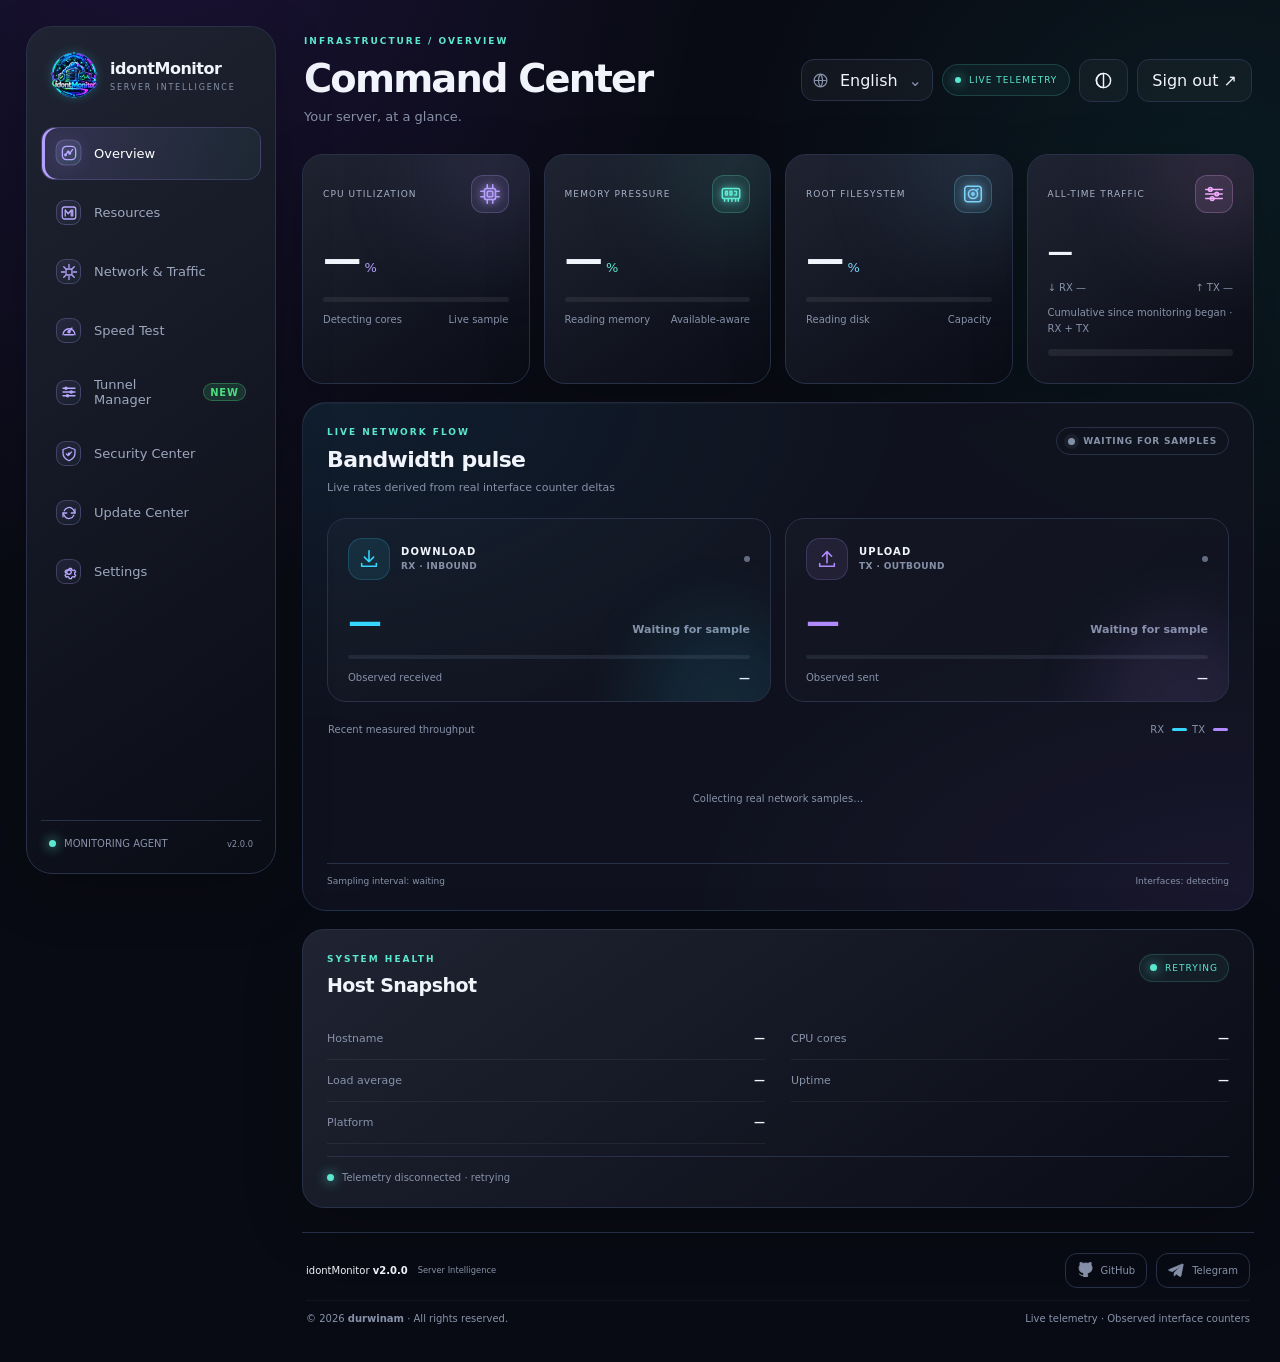
==== commit 64d4025c: "v2.0.0" ====
--- a/static/index.html
+++ b/static/index.html
@@ -20,7 +20,7 @@
 <aside class="sidebar glass" id="sidebar">
 <div class="brand desktop-brand"><span class="brand-mark brand-mark-image"><img src="/static/idontmonitor-mark.png?v=198" alt="" width="48" height="48"></span><span><b>idontMonitor</b><small>SERVER INTELLIGENCE</small></span></div>
 <nav id="mainNav"><a class="active" data-page="overview" href="#overview"><span class="nav-icon"><svg viewBox="0 0 24 24" aria-hidden="true"><rect x="3.5" y="3.5" width="17" height="17" rx="5"/><path d="m7.5 14.5 3-4 2.5 2 3.5-5"/><circle cx="7.5" cy="14.5" r="1"/><circle cx="11" cy="10.5" r="1"/><circle cx="13" cy="12.5" r="1"/></svg></span><span>Overview</span></a><a data-page="resources" href="#resources"><span class="nav-icon"><svg viewBox="0 0 24 24" aria-hidden="true"><rect x="3" y="4" width="18" height="16" rx="3"/><path d="M7 8v8m0-8 4 5 4-5v8m2-8v8"/></svg></span><span>Resources</span></a><a data-page="network" href="#network"><span class="nav-icon"><svg viewBox="0 0 24 24" aria-hidden="true"><rect x="8" y="8" width="8" height="8" rx="2"/><path d="M12 2v4m0 12v4M2 12h4m12 0h4M5 5l3 3m8 8 3 3m0-14-3 3m-8 8-3 3"/></svg></span><span>Network &amp; Traffic</span></a><a data-page="speedtest" href="#speedtest"><span class="nav-icon speed-nav-icon"><svg viewBox="0 0 24 24" aria-hidden="true"><path d="M4 17a8 8 0 1 1 16 0"/><path d="m12 13 4-5M6 17h12"/><circle cx="12" cy="13" r="1.5"/></svg></span><span>Speed Test</span></a><a data-page="operations" href="#operations"><span class="nav-icon"><svg viewBox="0 0 24 24" aria-hidden="true"><path d="M4 7h16M4 12h16M4 17h16"/><circle cx="8" cy="7" r="1.5"/><circle cx="15" cy="12" r="1.5"/><circle cx="10" cy="17" r="1.5"/></svg></span><span>Tunnel Manager</span><b class="new-badge">NEW</b></a><a data-page="security" href="#security"><span class="nav-icon"><svg viewBox="0 0 24 24" aria-hidden="true"><path d="M12 3 20 6v5c0 5-3.5 8-8 10-4.5-2-8-5-8-10V6z"/><path d="m8.5 12 2.2 2.2 4.8-5"/><circle cx="12" cy="12" r="1"/></svg></span><span>Security Center</span></a><a data-page="updates" href="#updates"><span class="nav-icon"><svg viewBox="0 0 24 24" aria-hidden="true"><path d="M20 7v5h-5M4 17v-5h5"/><path d="M5.6 9a7 7 0 0 1 11.7-2L20 12M4 12l2.7 5a7 7 0 0 0 11.7-2"/></svg></span><span>Update Center</span></a><a data-page="settings" href="#settings"><span class="nav-icon"><svg viewBox="0 0 24 24" aria-hidden="true"><circle cx="12" cy="12" r="3"/><path d="m19.4 15 .1.1 1.4 1.1-1.5 2.6-1.8-.7a8 8 0 0 1-2 .9l-.3 1.9h-3l-.3-1.9a8 8 0 0 1-2-.9l-1.8.7-1.5-2.6 1.4-1.1a7 7 0 0 1 0-2.1l-1.4-1.1 1.5-2.6 1.8.7a8 8 0 0 1 2-.9l.3-1.9h3l.3 1.9a8 8 0 0 1 2 .9l1.8-.7 1.5 2.6-1.4 1.1a7 7 0 0 1 0 2.1Z"/></svg></span><span>Settings</span></a></nav>
-<div class="sidebar-bottom"><span class="dot"></span><span>MONITORING AGENT</span><small id="version">v1.9.9</small></div>
+<div class="sidebar-bottom"><span class="dot"></span><span>MONITORING AGENT</span><small id="version">v2.0.0</small></div>
 </aside>
 <main class="main">
 <header class="topbar"><div><p class="eyebrow">INFRASTRUCTURE / OVERVIEW</p><h1>Server Overview</h1><p class="muted">Live performance, network usage, and system health in one place.</p></div><div class="top-actions"><label class="language-control" for="languageSelect"><svg viewBox="0 0 24 24" aria-hidden="true"><circle cx="12" cy="12" r="9"/><path d="M3 12h18M12 3a15 15 0 0 1 0 18M12 3a15 15 0 0 0 0 18"/></svg><select id="languageSelect" aria-label="Select language"><option value="en">English</option><option value="fa">فارسی</option></select></label><span class="live-pill"><i></i><span>LIVE TELEMETRY</span></span><button aria-label="Change accent theme" class="icon-btn" id="themeButton" title="Cycle accent theme"><svg viewBox="0 0 24 24" aria-hidden="true"><circle cx="12" cy="12" r="9"/><path d="M12 3a9 9 0 0 0 0 18z"/></svg></button><form action="/logout" method="post"><button class="ghost" type="submit">Sign out ↗</button></form></div></header>
@@ -50,7 +50,7 @@
 <div class="traffic-chart-wrap"><canvas aria-label="Traffic receive and transmit totals" id="trafficChart"></canvas></div>
 <p class="note" id="trafficNote">Usage tracking begins when this version first samples the server. Kernel counters can reset on reboot; the monitor accounts for observed deltas.</p>
 </article></section><section class="page-view" hidden="hidden" id="page-speedtest"><div class="speedtest-hero glass"><div class="speedtest-grid-glow"></div><div class="speed-orbit orbit-one"></div><div class="speed-orbit orbit-two"></div><div class="speed-orbit orbit-three"></div><div class="tachometer" id="tachometer" aria-label="Live speed test gauge"><svg class="tachometer-svg" viewBox="0 0 320 205" role="img" aria-label="Speedometer"><defs><linearGradient id="tachTrack" x1="0" y1="0" x2="1" y2="0"><stop offset="0%" stop-color="#35e8f7"/><stop offset="55%" stop-color="#8a78ff"/><stop offset="100%" stop-color="#fb78d5"/></linearGradient></defs><path class="tach-track" d="M36 164 A124 124 0 0 1 284 164"/><path class="tach-active" id="tachActive" d="M36 164 A124 124 0 0 1 284 164"/><g class="tach-ticks"><path d="M39 149l-10 -3M55 101l-9 -5M89 62l-6 -9M137 42l-1 -11M184 43l2 -11M229 64l6 -9M264 103l10 -5M281 150l10 -2"/></g><line id="tachNeedle" class="tach-needle" x1="160" y1="164" x2="160" y2="58"/><circle cx="160" cy="164" r="10" class="tach-hub"/></svg><div class="tach-readout"><strong id="tachValue">READY</strong><span id="tachUnit">Mbps</span></div><div class="tach-label">VPS NETWORK SPEED</div></div><p class="eyebrow">NETWORK PERFORMANCE LAB</p><h2 id="speedTitle">Measure your server connection</h2><p class="section-sub" id="speedSubtitle">Test outbound connectivity from this VPS using bounded real transfers.</p><button class="speed-start" id="speedStart" type="button"><svg viewBox="0 0 24 24" aria-hidden="true"><path d="m9 6 10 6-10 6z"/></svg><span>START SPEED TEST</span></button><div class="speed-phase" id="speedPhase" aria-live="polite">READY WHEN YOU ARE</div></div><div class="speed-results"><article class="speed-result download-result glass"><span class="speed-result-icon"><svg viewBox="0 0 24 24"><path d="M12 3v12m-5-5 5 5 5-5M4 17v3h16v-3"/></svg></span><span class="speed-label">DOWNLOAD</span><strong id="speedDownload">—</strong><small>Mbps</small></article><article class="speed-result upload-result glass"><span class="speed-result-icon"><svg viewBox="0 0 24 24"><path d="M12 16V4m-5 5 5-5 5 5M4 17v3h16v-3"/></svg></span><span class="speed-label">UPLOAD</span><strong id="speedUpload">—</strong><small>Mbps</small></article><article class="speed-result latency-result glass"><span class="speed-result-icon"><svg viewBox="0 0 24 24"><circle cx="12" cy="12" r="9"/><path d="M12 7v5l3 2"/></svg></span><span class="speed-label">LATENCY</span><strong id="speedLatency">—</strong><small>ms</small></article><article class="speed-result jitter-result glass"><span class="speed-result-icon"><svg viewBox="0 0 24 24"><path d="M3 12h3l2-6 4 12 3-9 2 3h4"/></svg></span><span class="speed-label">JITTER</span><strong id="speedJitter">—</strong><small>ms</small></article><article class="speed-result loss-result glass"><span class="speed-result-icon"><svg viewBox="0 0 24 24"><path d="M12 3 21 19H3z"/><path d="M12 9v4m0 3h.01"/></svg></span><span class="speed-label">PACKET LOSS</span><strong id="speedLoss">—</strong><small>% · unknown if ICMP unavailable</small></article></div><article class="panel glass speed-history-panel"><div class="panel-head"><div><p class="eyebrow">TEST DETAILS</p><h2>Connection report</h2><p class="section-sub" id="speedReport">No test has been run in this session.</p></div><span class="status-badge" id="speedBadge">NOT TESTED</span></div><div class="speed-report-grid"><div><span>Test endpoint</span><b id="speedTarget">speed.cloudflare.com</b></div><div><span>Last test</span><b id="speedTimestamp">—</b></div><div><span>Download payload</span><b id="speedDownloadBytes">—</b></div><div><span>Upload payload</span><b id="speedUploadBytes">—</b></div></div><p class="note">Speed tests transfer real data and consume bandwidth. Download and upload run bounded timed transfers for an approximately 20-second test; a short per-phase rate limit is enforced. Results depend on the route and public test endpoint.</p></article></section><section class="page-view" hidden="hidden" id="page-security"><article class="panel glass security-panel" id="security"><div class="panel-head"><div><p class="eyebrow">LIVE SECURITY CHECKS</p><h2>Security Center</h2><p class="section-sub">Verified configuration checks from this server, not decorative status indicators.</p></div><button class="ghost" id="securityRefresh" type="button">Recheck</button></div>
-<div class="security-summary" id="securitySummary">Checking server configuration…</div><div aria-live="polite" class="security-list" id="securityItems"></div><div class="login-audit panel-inset"><div class="panel-head"><div><p class="eyebrow">ACCOUNT ACTIVITY</p><h2>Last 3 login attempts</h2><p class="section-sub">Recent successful and failed sign-in attempts recorded by this panel.</p></div></div><div id="loginAudit" class="audit-list"><p class="note">Loading recent activity…</p></div></div><p class="note" id="securityScope">Security checks are not a substitute for intrusion detection or a full security audit.</p></article></section><section class="page-view" hidden="hidden" id="page-updates"><article class="panel glass update-center"><div class="panel-head"><div><p class="eyebrow" data-i18n="RELEASE MANAGEMENT">RELEASE MANAGEMENT</p><h2 data-i18n="Update Center">Update Center</h2><p class="section-sub" data-i18n="Check GitHub releases and update the software running on this VPS.">Check GitHub releases and update the software running on this VPS.</p></div><span class="period-chip" id="updateBadge">GITHUB</span></div><div class="update-version-grid"><div class="update-version"><small data-i18n="Installed version">Installed version</small><strong id="installedVersion">v1.9.9</strong></div><div class="update-version"><small data-i18n="Latest stable release">Latest stable release</small><strong id="latestVersion">—</strong></div></div><div class="update-state" id="updateState" role="status" aria-live="polite" data-i18n="Checking release information…">Checking release information…</div><div id="updateProgressWrap" hidden><div class="update-progress"><i></i></div><p class="section-sub" data-i18n="The update is running on the VPS. You can leave this page open to watch status.">The update is running on the VPS. You can leave this page open to watch status.</p></div><div class="form-actions"><button class="primary" type="button" id="checkUpdatesButton" data-i18n="Check for updates">Check for updates</button><button class="primary" type="button" id="applyUpdateButton" hidden data-i18n="Install update on VPS">Install update on VPS</button><a class="ghost" id="releaseLink" href="https://github.com/durwinam/idontMonitor/releases" target="_blank" rel="noopener noreferrer" data-i18n="View release notes">View release notes ↗</a></div><div><h3 data-i18n="Release notes">Release notes</h3><div class="update-log" id="releaseNotes" data-i18n="Release notes will appear here after GitHub is checked.">Release notes will appear here after GitHub is checked.</div></div><div><h3 data-i18n="Live update log">Live update log</h3><div class="update-log" id="updateLog" data-i18n="No update operation has started.">No update operation has started.</div></div><p class="note" data-i18n="Updates are downloaded and installed by a restricted server-side helper. Configuration and runtime state are kept outside versioned application releases.">Updates are downloaded and installed by a restricted server-side helper. Configuration and runtime state are kept outside versioned application releases.</p></article></section>
+<div class="security-summary" id="securitySummary">Checking server configuration…</div><div aria-live="polite" class="security-list" id="securityItems"></div><div class="login-audit panel-inset"><div class="panel-head"><div><p class="eyebrow">ACCOUNT ACTIVITY</p><h2>Last 3 login attempts</h2><p class="section-sub">Recent successful and failed sign-in attempts recorded by this panel.</p></div></div><div id="loginAudit" class="audit-list"><p class="note">Loading recent activity…</p></div></div><p class="note" id="securityScope">Security checks are not a substitute for intrusion detection or a full security audit.</p></article></section><section class="page-view" hidden="hidden" id="page-updates"><article class="panel glass update-center"><div class="panel-head"><div><p class="eyebrow" data-i18n="RELEASE MANAGEMENT">RELEASE MANAGEMENT</p><h2 data-i18n="Update Center">Update Center</h2><p class="section-sub" data-i18n="Check GitHub releases and update the software running on this VPS.">Check GitHub releases and update the software running on this VPS.</p></div><span class="period-chip" id="updateBadge">GITHUB</span></div><div class="update-version-grid"><div class="update-version"><small data-i18n="Installed version">Installed version</small><strong id="installedVersion">v2.0.0</strong></div><div class="update-version"><small data-i18n="Latest stable release">Latest stable release</small><strong id="latestVersion">—</strong></div></div><div class="update-state" id="updateState" role="status" aria-live="polite" data-i18n="Checking release information…">Checking release information…</div><div id="updateProgressWrap" hidden><div class="update-progress"><i></i></div><p class="section-sub" data-i18n="The update is running on the VPS. You can leave this page open to watch status.">The update is running on the VPS. You can leave this page open to watch status.</p></div><div class="form-actions"><button class="primary" type="button" id="checkUpdatesButton" data-i18n="Check for updates">Check for updates</button><button class="primary" type="button" id="applyUpdateButton" hidden data-i18n="Install update on VPS">Install update on VPS</button><a class="ghost" id="releaseLink" href="https://github.com/durwinam/idontMonitor/releases" target="_blank" rel="noopener noreferrer" data-i18n="View release notes">View release notes ↗</a></div><div><h3 data-i18n="Release notes">Release notes</h3><div class="update-log" id="releaseNotes" data-i18n="Release notes will appear here after GitHub is checked.">Release notes will appear here after GitHub is checked.</div></div><div><h3 data-i18n="Live update log">Live update log</h3><div class="update-log" id="updateLog" data-i18n="No update operation has started.">No update operation has started.</div></div><p class="note" data-i18n="Updates are downloaded and installed by a restricted server-side helper. Configuration and runtime state are kept outside versioned application releases.">Updates are downloaded and installed by a restricted server-side helper. Configuration and runtime state are kept outside versioned application releases.</p></article></section>
 <section class="page-view" hidden="hidden" id="page-settings">
 <article class="panel glass"><div class="panel-head"><div><p class="eyebrow">PERSONALIZE YOUR WORKSPACE</p><h2>Theme Studio</h2><p class="section-sub">Choose one of seven polished themes. Your selection is saved in this browser.</p></div><span class="period-chip">7 THEMES</span></div>
 <div class="theme-grid" id="themeGrid">
@@ -71,4 +71,4 @@
 <form class="settings-form" id="passwordForm"><label for="currentPassword">Current password</label><input id="currentPassword" type="password" autocomplete="current-password" required/><label for="newPassword">New password</label><input id="newPassword" type="password" minlength="12" maxlength="256" autocomplete="new-password" required/><label for="confirmPassword">Confirm new password</label><input id="confirmPassword" type="password" minlength="12" maxlength="256" autocomplete="new-password" required/><div class="form-actions"><button class="primary" type="submit">Reset password</button><span id="passwordMessage" role="status"></span></div></form><p class="note">Use at least 12 characters. After changing the password, sign in again.</p></article>
 <article class="panel glass"><div class="panel-head"><div><p class="eyebrow">NETWORK ACCESS</p><h2>Change panel port</h2><p class="section-sub">Current application port: <b id="currentPortLabel">checking…</b>. Choose a high port; the service restarts to apply it.</p></div></div>
 <form class="settings-form" id="portForm"><label for="currentPortPassword">Current password</label><input id="currentPortPassword" type="password" autocomplete="current-password" required/><label for="newPort">New panel port</label><input id="newPort" type="number" min="20000" max="60000" step="1" placeholder="20000–60000" required/><div class="form-actions"><button class="primary" type="submit">Apply port change</button><span id="portMessage" role="status"></span></div></form><p class="note">Before changing the port, ensure the new port is allowed by your firewall/security group. If using HTTPS through Caddy, the public HTTPS port normally stays 443; this changes the local application port.</p></article>
-</section><section class="page-view" hidden="hidden" id="page-operations"><div class="ops-hero glass"><div><p class="eyebrow">OPERATIONS / VERIFIED SYSTEM STATE</p><h2>Tunnel &amp; Service Operations</h2><p class="section-sub">Only detected systemd units and real host counters are shown. Unknown measurements remain unavailable.</p></div><div class="ops-actions"><button class="ghost" id="opsRefresh" type="button">Refresh</button><button class="primary danger-action" id="restartAllTunnels" type="button">Restart All Tunnels</button></div></div><div class="ops-kpis"><article class="metric glass"><span>HEALTH SCORE</span><strong id="opsHealthScore">—</strong><small id="opsHealthNote">Based on verified signals</small></article><article class="metric glass"><span>DETECTED TUNNEL SERVICES</span><strong id="opsTunnelCount">—</strong><small id="opsTunnelActive">Checking services</small></article><article class="metric glass"><span>ROOT DISK</span><strong id="opsDisk">—</strong><small>Real filesystem usage</small></article></div><article class="panel glass"><div class="panel-head"><div><p class="eyebrow">TUNNEL MANAGER · NEW</p><h2>Detected tunnels</h2><p class="section-sub">C-Tunnel · BackPack · Paqet</p></div><span class="status-badge" id="tunnelDetectionStatus">Checking</span></div><div class="project-detection" id="projectDetection" aria-live="polite"></div><div class="tunnel-aggregate" id="tunnelAggregate" aria-live="polite"><span>ALL TUNNELS · RX / TX</span><strong>Waiting for verified counters…</strong><small>Aggregated only from measurable tunnel instances.</small></div><div class="tunnel-grid" id="tunnelList"><p class="empty-state">Loading detected services…</p></div><p class="note">Per-tunnel RX/TX is displayed only when a tunnel can be mapped to a real network interface. Otherwise the panel explicitly marks it unavailable; host-wide traffic is not mislabelled as tunnel traffic.</p><div class="traffic-history-wrap"><h3>Verified tunnel traffic history</h3><div id="tunnelTrafficHistory" class="audit-list"><p class="empty-state">Loading traffic history…</p></div></div></article><article class="panel glass"><div class="panel-head"><div><p class="eyebrow">SMART ALERTS</p><h2>Thresholds &amp; active warnings</h2><p class="section-sub">Warnings are evaluated from current local measurements. External notifications require a configured delivery channel.</p></div><label class="toggle-row"><span>Alerts enabled</span><input id="alertsEnabled" type="checkbox" checked/></label></div><div class="alert-settings-grid"><label>CPU warning (%)<input id="alertCpu" type="number" min="50" max="100" value="90"/></label><label>RAM warning (%)<input id="alertRam" type="number" min="50" max="100" value="90"/></label><label>Disk warning (%)<input id="alertDisk" type="number" min="50" max="100" value="90"/></label></div><button class="primary" id="saveAlertSettings" type="button">Save alert thresholds</button><div id="activeAlerts" class="diagnostics-list"><p class="empty-state">Loading alerts…</p></div></article><div class="ops-columns"><article class="panel glass"><div class="panel-head"><div><p class="eyebrow">SAFE COMMAND PALETTE</p><h2>Web Terminal</h2><p class="section-sub">Allowlisted read-only diagnostics; arbitrary shell execution is disabled.</p></div></div><label for="safeCommand">Diagnostic command</label><select id="safeCommand"><option value="uptime">Uptime and load</option><option value="memory">Memory</option><option value="disk">Disk usage</option><option value="systemd-status">System manager status</option><option value="tunnel-status">Tunnel status</option></select><button class="primary" id="runSafeCommand" type="button">Run diagnostic</button><pre class="terminal-output" id="safeCommandOutput" aria-live="polite">No command run yet.</pre></article><article class="panel glass"><div class="panel-head"><div><p class="eyebrow">MAINTENANCE MODE</p><h2>Suppress planned-maintenance alerts</h2><p class="section-sub">Automatically expires; it does not stop services or disable security controls.</p></div></div><label class="toggle-row"><span>Maintenance mode</span><input id="maintenanceEnabled" type="checkbox"/></label><label for="maintenanceDuration">Duration</label><select id="maintenanceDuration"><option value="30">30 minutes</option><option value="60" selected>1 hour</option><option value="240">4 hours</option><option value="1440">24 hours</option></select><label for="maintenanceReason">Reason (optional)</label><input id="maintenanceReason" maxlength="200" placeholder="Planned maintenance"/><button class="primary" id="saveMaintenance" type="button">Save maintenance mode</button><p class="inline-status" id="maintenanceStatus" role="status"></p></article></div><div class="ops-columns"><article class="panel glass"><div class="panel-head"><div><p class="eyebrow">SERVICE MANAGER</p><h2>Managed services</h2><p class="section-sub">Restricted list; changes require explicit confirmation.</p></div></div><div id="managedServices" class="service-list">Loading services…</div></article><article class="panel glass"><div class="panel-head"><div><p class="eyebrow">AUDIT LOG</p><h2>Recent administrative actions</h2><p class="section-sub">Actions are timestamped; passwords and command input are not recorded.</p></div></div><div id="opsAuditList" class="audit-list">No events loaded.</div></article></div><article class="panel glass"><div class="panel-head"><div><p class="eyebrow">BACKUP &amp; RESTORE</p><h2>Operations preferences</h2><p class="section-sub">Export/import alert thresholds only; secrets, tunnel configs and credentials are intentionally excluded.</p></div></div><div class="ops-actions"><button class="ghost" id="downloadOpsBackup" type="button">Download backup</button><label class="file-pick" for="restoreOpsFile">Choose backup JSON</label><input id="restoreOpsFile" type="file" accept="application/json,.json"/><button class="primary" id="restoreOpsBackup" type="button">Restore preferences</button></div><p class="inline-status" id="backupStatus" role="status"></p></article><article class="panel glass"><div class="panel-head"><div><p class="eyebrow">SMART DIAGNOSTICS</p><h2>Diagnostic report</h2><p class="section-sub">Collects bounded read-only system information and likely signals, not automatic fixes.</p></div><button class="ghost" id="runDiagnostics" type="button">Run diagnostics</button></div><div id="diagnosticsList" class="diagnostics-list">Run diagnostics to inspect verified signals.</div></article></section><footer class="site-footer"><div class="footer-brand"><span>idontMonitor <b>v1.9.9</b></span><small data-i18n="footer_tagline">Server Intelligence</small></div><nav class="footer-links" aria-label="Project links"><a href="https://github.com/durwinam/idontMonitor" target="_blank" rel="noopener noreferrer" aria-label="GitHub project" title="GitHub project"><svg viewBox="0 0 24 24" aria-hidden="true"><path d="M9 19c-4.3 1.4-4.3-2.2-6-2.5M15 21v-3.5c0-1 .1-1.5-.5-2.1 3.3-.4 6.8-1.6 6.8-7.2a5.6 5.6 0 0 0-1.5-3.9 5.2 5.2 0 0 0-.1-3.9s-1.2-.4-4 1.5a13.8 13.8 0 0 0-7.2 0C5.7 0 4.5.4 4.5.4a5.2 5.2 0 0 0-.1 3.9A5.6 5.6 0 0 0 2.9 8.2c0 5.6 3.5 6.8 6.8 7.2-.5.5-.6 1.1-.6 2.1V21"/></svg><span>GitHub</span></a><a href="https://t.me/idontproject" target="_blank" rel="noopener noreferrer" aria-label="Telegram channel" title="Telegram channel"><svg viewBox="0 0 24 24" aria-hidden="true"><path d="m21.5 3.5-3.2 16c-.2 1.1-.8 1.4-1.7.9l-4.7-3.5-2.3 2.2c-.3.3-.5.5-1 .5l.3-4.8 8.8-8c.4-.4-.1-.6-.6-.2L6.2 13.5l-4.6-1.4c-1-.3-1-1 .2-1.5L19.7 3c.9-.3 2 .2 1.8.5Z"/></svg><span>Telegram</span></a></nav><div class="footer-meta"><span>© 2026 <b>durwinam</b> · <span data-i18n="copyright">All rights reserved.</span></span><span data-i18n="footer_telemetry">Live telemetry · Observed interface counters</span></div></footer></main></div><div aria-live="polite" class="toast" id="toast" role="status"></div><script src="/static/i18n.js?v=198"></script><script src="/static/app.js?v=198"></script><script src="/static/operations.js?v=198"></script></body></html>+</section><section class="page-view" hidden="hidden" id="page-operations"><div class="ops-hero glass"><div><p class="eyebrow">OPERATIONS / VERIFIED SYSTEM STATE</p><h2>Tunnel &amp; Service Operations</h2><p class="section-sub">Only detected systemd units and real host counters are shown. Unknown measurements remain unavailable.</p></div><div class="ops-actions"><button class="ghost" id="opsRefresh" type="button">Refresh</button><button class="primary danger-action" id="restartAllTunnels" type="button">Restart All Tunnels</button></div></div><div class="ops-kpis"><article class="metric glass"><span>HEALTH SCORE</span><strong id="opsHealthScore">—</strong><small id="opsHealthNote">Based on verified signals</small></article><article class="metric glass"><span>DETECTED TUNNEL SERVICES</span><strong id="opsTunnelCount">—</strong><small id="opsTunnelActive">Checking services</small></article><article class="metric glass"><span>ROOT DISK</span><strong id="opsDisk">—</strong><small>Real filesystem usage</small></article></div><article class="panel glass"><div class="panel-head"><div><p class="eyebrow">TUNNEL MANAGER · NEW</p><h2>Detected tunnels</h2><p class="section-sub">C-Tunnel · BackPack · Paqet</p></div><span class="status-badge" id="tunnelDetectionStatus">Checking</span></div><div class="project-detection" id="projectDetection" aria-live="polite"></div><div class="tunnel-aggregate" id="tunnelAggregate" aria-live="polite"><span>ALL TUNNELS · RX / TX</span><strong>Waiting for verified counters…</strong><small>Aggregated only from measurable tunnel instances.</small></div><div class="tunnel-grid" id="tunnelList"><p class="empty-state">Loading detected services…</p></div><p class="note">Per-tunnel RX/TX is displayed only when a tunnel can be mapped to a real network interface. Otherwise the panel explicitly marks it unavailable; host-wide traffic is not mislabelled as tunnel traffic.</p><div class="traffic-history-wrap"><h3>Verified tunnel traffic history</h3><div id="tunnelTrafficHistory" class="audit-list"><p class="empty-state">Loading traffic history…</p></div></div></article><article class="panel glass"><div class="panel-head"><div><p class="eyebrow">SMART ALERTS</p><h2>Thresholds &amp; active warnings</h2><p class="section-sub">Warnings are evaluated from current local measurements. External notifications require a configured delivery channel.</p></div><label class="toggle-row"><span>Alerts enabled</span><input id="alertsEnabled" type="checkbox" checked/></label></div><div class="alert-settings-grid"><label>CPU warning (%)<input id="alertCpu" type="number" min="50" max="100" value="90"/></label><label>RAM warning (%)<input id="alertRam" type="number" min="50" max="100" value="90"/></label><label>Disk warning (%)<input id="alertDisk" type="number" min="50" max="100" value="90"/></label></div><button class="primary" id="saveAlertSettings" type="button">Save alert thresholds</button><div id="activeAlerts" class="diagnostics-list"><p class="empty-state">Loading alerts…</p></div></article><div class="ops-columns"><article class="panel glass"><div class="panel-head"><div><p class="eyebrow">SAFE COMMAND PALETTE</p><h2>Web Terminal</h2><p class="section-sub">Allowlisted read-only diagnostics; arbitrary shell execution is disabled.</p></div></div><label for="safeCommand">Diagnostic command</label><select id="safeCommand"><option value="uptime">Uptime and load</option><option value="memory">Memory</option><option value="disk">Disk usage</option><option value="systemd-status">System manager status</option><option value="tunnel-status">Tunnel status</option></select><button class="primary" id="runSafeCommand" type="button">Run diagnostic</button><pre class="terminal-output" id="safeCommandOutput" aria-live="polite">No command run yet.</pre></article><article class="panel glass"><div class="panel-head"><div><p class="eyebrow">MAINTENANCE MODE</p><h2>Suppress planned-maintenance alerts</h2><p class="section-sub">Automatically expires; it does not stop services or disable security controls.</p></div></div><label class="toggle-row"><span>Maintenance mode</span><input id="maintenanceEnabled" type="checkbox"/></label><label for="maintenanceDuration">Duration</label><select id="maintenanceDuration"><option value="30">30 minutes</option><option value="60" selected>1 hour</option><option value="240">4 hours</option><option value="1440">24 hours</option></select><label for="maintenanceReason">Reason (optional)</label><input id="maintenanceReason" maxlength="200" placeholder="Planned maintenance"/><button class="primary" id="saveMaintenance" type="button">Save maintenance mode</button><p class="inline-status" id="maintenanceStatus" role="status"></p></article></div><div class="ops-columns"><article class="panel glass"><div class="panel-head"><div><p class="eyebrow">SERVICE MANAGER</p><h2>Managed services</h2><p class="section-sub">Restricted list; changes require explicit confirmation.</p></div></div><div id="managedServices" class="service-list">Loading services…</div></article><article class="panel glass"><div class="panel-head"><div><p class="eyebrow">AUDIT LOG</p><h2>Recent administrative actions</h2><p class="section-sub">Actions are timestamped; passwords and command input are not recorded.</p></div></div><div id="opsAuditList" class="audit-list">No events loaded.</div></article></div><article class="panel glass"><div class="panel-head"><div><p class="eyebrow">BACKUP &amp; RESTORE</p><h2>Operations preferences</h2><p class="section-sub">Export/import alert thresholds only; secrets, tunnel configs and credentials are intentionally excluded.</p></div></div><div class="ops-actions"><button class="ghost" id="downloadOpsBackup" type="button">Download backup</button><label class="file-pick" for="restoreOpsFile">Choose backup JSON</label><input id="restoreOpsFile" type="file" accept="application/json,.json"/><button class="primary" id="restoreOpsBackup" type="button">Restore preferences</button></div><p class="inline-status" id="backupStatus" role="status"></p></article><article class="panel glass"><div class="panel-head"><div><p class="eyebrow">SMART DIAGNOSTICS</p><h2>Diagnostic report</h2><p class="section-sub">Collects bounded read-only system information and likely signals, not automatic fixes.</p></div><button class="ghost" id="runDiagnostics" type="button">Run diagnostics</button></div><div id="diagnosticsList" class="diagnostics-list">Run diagnostics to inspect verified signals.</div></article></section><footer class="site-footer"><div class="footer-brand"><span>idontMonitor <b>v2.0.0</b></span><small data-i18n="footer_tagline">Server Intelligence</small></div><nav class="footer-links" aria-label="Project links"><a href="https://github.com/durwinam/idontMonitor" target="_blank" rel="noopener noreferrer" aria-label="GitHub project" title="GitHub project"><svg viewBox="0 0 24 24" aria-hidden="true"><path d="M9 19c-4.3 1.4-4.3-2.2-6-2.5M15 21v-3.5c0-1 .1-1.5-.5-2.1 3.3-.4 6.8-1.6 6.8-7.2a5.6 5.6 0 0 0-1.5-3.9 5.2 5.2 0 0 0-.1-3.9s-1.2-.4-4 1.5a13.8 13.8 0 0 0-7.2 0C5.7 0 4.5.4 4.5.4a5.2 5.2 0 0 0-.1 3.9A5.6 5.6 0 0 0 2.9 8.2c0 5.6 3.5 6.8 6.8 7.2-.5.5-.6 1.1-.6 2.1V21"/></svg><span>GitHub</span></a><a href="https://t.me/idontproject" target="_blank" rel="noopener noreferrer" aria-label="Telegram channel" title="Telegram channel"><svg viewBox="0 0 24 24" aria-hidden="true"><path d="m21.5 3.5-3.2 16c-.2 1.1-.8 1.4-1.7.9l-4.7-3.5-2.3 2.2c-.3.3-.5.5-1 .5l.3-4.8 8.8-8c.4-.4-.1-.6-.6-.2L6.2 13.5l-4.6-1.4c-1-.3-1-1 .2-1.5L19.7 3c.9-.3 2 .2 1.8.5Z"/></svg><span>Telegram</span></a></nav><div class="footer-meta"><span>© 2026 <b>durwinam</b> · <span data-i18n="copyright">All rights reserved.</span></span><span data-i18n="footer_telemetry">Live telemetry · Observed interface counters</span></div></footer></main></div><div aria-live="polite" class="toast" id="toast" role="status"></div><script src="/static/i18n.js?v=198"></script><script src="/static/app.js?v=198"></script><script src="/static/operations.js?v=198"></script></body></html>
--- a/static/style.css
+++ b/static/style.css
@@ -290,7 +290,7 @@
 @media(max-width:480px){.tunnel-aggregate{padding:16px;border-radius:16px}.tunnel-card-actions{display:grid;grid-template-columns:repeat(2,minmax(0,1fr))}.tunnel-card-actions button{min-width:0;padding-inline:10px}}
 
 
-/* v1.9.9 native settings become branded, accessible toggle switches. */
+/* v2.0.0 native settings become branded, accessible toggle switches. */
 .toggle-row input[type="checkbox"],#page-operations input[type="checkbox"]{appearance:none;-webkit-appearance:none;position:relative;display:inline-block!important;flex:0 0 48px;width:48px!important;height:28px!important;min-width:48px;margin:0 0 0 auto!important;padding:0;border:1px solid rgba(148,163,184,.38);border-radius:999px;background:#273043;box-shadow:inset 0 2px 5px rgba(0,0,0,.24);cursor:pointer;vertical-align:middle;transition:background .2s,border-color .2s,box-shadow .2s}
 .toggle-row input[type="checkbox"]:before,#page-operations input[type="checkbox"]:before{content:"";position:absolute;top:3px;left:3px;width:20px;height:20px;border-radius:50%;background:#dbe4f0;box-shadow:0 2px 6px rgba(0,0,0,.28);transition:transform .2s cubic-bezier(.2,.75,.25,1),background .2s}
 .toggle-row input[type="checkbox"]:checked,#page-operations input[type="checkbox"]:checked{background:linear-gradient(100deg,#0d9488,#2dd4bf);border-color:#5eead4;box-shadow:0 0 0 3px rgba(45,212,191,.09),inset 0 2px 5px rgba(0,0,0,.12)}
@@ -304,7 +304,7 @@
 .boot-screen.boot-exit *{animation:none!important}
 @media(max-height:650px){.boot-logo-wrap{width:min(32vh,220px)!important}.boot-wordmark{font-size:clamp(25px,4vh,40px)!important}.boot-caption{margin-bottom:12px!important}.boot-track{margin-top:10px}}
 
-/* v1.9.9: clean, centered boot experience with robust mobile viewport handling. */
+/* v2.0.0: clean, centered boot experience with robust mobile viewport handling. */
 .boot-screen{min-height:100vh;min-height:100dvh;min-height:-webkit-fill-available;padding:clamp(20px,5vh,56px) 22px calc(22px + env(safe-area-inset-bottom));gap:0;justify-content:center;overscroll-behavior:contain}
 .boot-screen:after{opacity:.08;background-size:44px 44px}
 .boot-logo-wrap{width:min(38vw,250px);margin-bottom:10px}
@@ -317,7 +317,7 @@
 @media(max-width:760px){.boot-logo-wrap{width:min(58vw,230px)}.boot-orbit{width:min(65vw,255px)}.boot-orbit-b{width:min(72vw,285px)}.boot-caption{letter-spacing:1.7px;margin-bottom:20px}}
 @media(max-height:650px){.boot-logo-wrap{width:min(32vh,180px)}.boot-caption{margin-bottom:14px}.boot-track{margin-top:11px}}
 
-/* v1.9.9: branded form controls across every page (not browser-default widgets). */
+/* v2.0.0: branded form controls across every page (not browser-default widgets). */
 input:not([type=checkbox]):not([type=radio]):not([type=file]),select,textarea{color:var(--text,#eef3ff);background:rgba(7,12,24,.88);border:1px solid rgba(111,133,174,.28);border-radius:12px;padding:.72rem .85rem;min-height:42px;box-shadow:inset 0 1px 0 rgba(255,255,255,.025);outline:none;transition:border-color .18s,box-shadow .18s,background .18s}
 input:not([type=checkbox]):not([type=radio]):not([type=file]):focus,select:focus,textarea:focus{border-color:#36d8cf;box-shadow:0 0 0 3px rgba(54,216,207,.12);background:rgba(9,18,31,.98)}
 select{appearance:none;-webkit-appearance:none;background-image:linear-gradient(45deg,transparent 50%,#90a3c2 50%),linear-gradient(135deg,#90a3c2 50%,transparent 50%);background-position:calc(100% - 17px) 50%,calc(100% - 12px) 50%;background-size:5px 5px,5px 5px;background-repeat:no-repeat;padding-right:2.2rem}
@@ -325,7 +325,7 @@
 input::placeholder,textarea::placeholder{color:#7f8ca6;opacity:1}input[type=file]{color:var(--muted,#9ba8c2);max-width:100%}button{transition:transform .16s ease,border-color .16s ease,box-shadow .16s ease}button:not(:disabled):active{transform:translateY(1px)}
 @media(prefers-reduced-motion:reduce){button,.boot-screen,input,select,textarea{transition:none!important}}
 
-/* v1.9.9 clean branded boot screen and tunnel metadata chips */
+/* v2.0.0 clean branded boot screen and tunnel metadata chips */
 .boot-screen{background:#070b13;display:grid;place-items:center;padding:calc(24px + env(safe-area-inset-top,0px)) 20px calc(24px + env(safe-area-inset-bottom,0px));min-height:100vh;min-height:100dvh;min-height:-webkit-fill-available;transition:opacity .28s ease,visibility .28s ease}
 .boot-screen:before{inset:0;background:radial-gradient(ellipse at 50% 35%,rgba(42,214,205,.13),transparent 34%),radial-gradient(ellipse at 50% 65%,rgba(103,111,255,.12),transparent 48%);animation:none}
 .boot-screen:after{opacity:.07;background-size:42px 42px}
@@ -340,7 +340,7 @@
 @media(max-width:520px){.boot-shell{padding:24px 16px;width:min(100%,340px)}.boot-emblem{width:96px;height:96px;border-radius:27px}.boot-logo{width:58px;height:58px}.tunnel-card-dedicated{padding:.9rem}}
 @media(prefers-reduced-motion:reduce){.boot-screen:before,.boot-track i,.tunnel-card-dedicated{animation:none!important;transition:none!important}}
 
-/* v1.9.9: tunnel cards inherit the active theme tokens instead of fixed neon colors. */
+/* v2.0.0: tunnel cards inherit the active theme tokens instead of fixed neon colors. */
 #page-operations .tunnel-card-dedicated{background:linear-gradient(145deg,color-mix(in srgb,var(--panel) 94%,var(--accent) 6%),var(--panel));border:1px solid var(--line);box-shadow:0 12px 30px color-mix(in srgb,var(--text) 8%,transparent)}
 #page-operations .tunnel-card-dedicated:before{background:linear-gradient(90deg,var(--accent),var(--accent-2,var(--accent)));opacity:.9}
 #page-operations .tunnel-card-dedicated:after{background:color-mix(in srgb,var(--accent) 13%,transparent)}
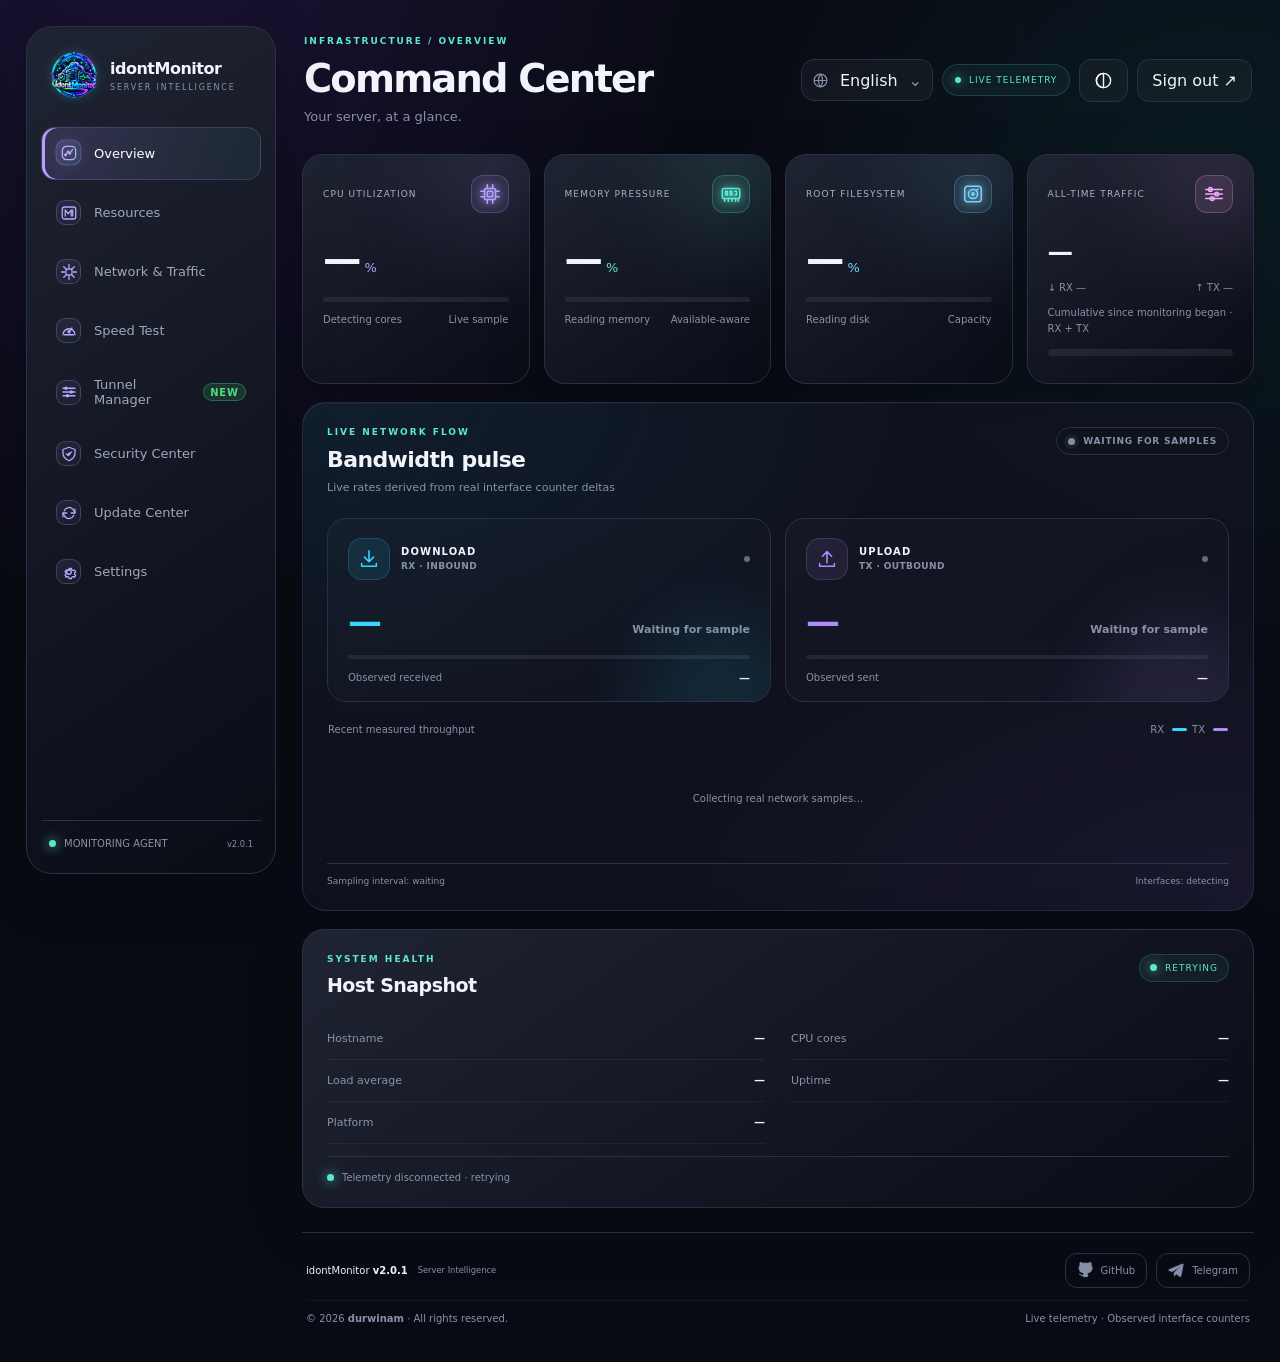
==== commit 43c6ce3d: "v2.0.1" ====
--- a/static/index.html
+++ b/static/index.html
@@ -20,7 +20,7 @@
 <aside class="sidebar glass" id="sidebar">
 <div class="brand desktop-brand"><span class="brand-mark brand-mark-image"><img src="/static/idontmonitor-mark.png?v=198" alt="" width="48" height="48"></span><span><b>idontMonitor</b><small>SERVER INTELLIGENCE</small></span></div>
 <nav id="mainNav"><a class="active" data-page="overview" href="#overview"><span class="nav-icon"><svg viewBox="0 0 24 24" aria-hidden="true"><rect x="3.5" y="3.5" width="17" height="17" rx="5"/><path d="m7.5 14.5 3-4 2.5 2 3.5-5"/><circle cx="7.5" cy="14.5" r="1"/><circle cx="11" cy="10.5" r="1"/><circle cx="13" cy="12.5" r="1"/></svg></span><span>Overview</span></a><a data-page="resources" href="#resources"><span class="nav-icon"><svg viewBox="0 0 24 24" aria-hidden="true"><rect x="3" y="4" width="18" height="16" rx="3"/><path d="M7 8v8m0-8 4 5 4-5v8m2-8v8"/></svg></span><span>Resources</span></a><a data-page="network" href="#network"><span class="nav-icon"><svg viewBox="0 0 24 24" aria-hidden="true"><rect x="8" y="8" width="8" height="8" rx="2"/><path d="M12 2v4m0 12v4M2 12h4m12 0h4M5 5l3 3m8 8 3 3m0-14-3 3m-8 8-3 3"/></svg></span><span>Network &amp; Traffic</span></a><a data-page="speedtest" href="#speedtest"><span class="nav-icon speed-nav-icon"><svg viewBox="0 0 24 24" aria-hidden="true"><path d="M4 17a8 8 0 1 1 16 0"/><path d="m12 13 4-5M6 17h12"/><circle cx="12" cy="13" r="1.5"/></svg></span><span>Speed Test</span></a><a data-page="operations" href="#operations"><span class="nav-icon"><svg viewBox="0 0 24 24" aria-hidden="true"><path d="M4 7h16M4 12h16M4 17h16"/><circle cx="8" cy="7" r="1.5"/><circle cx="15" cy="12" r="1.5"/><circle cx="10" cy="17" r="1.5"/></svg></span><span>Tunnel Manager</span><b class="new-badge">NEW</b></a><a data-page="security" href="#security"><span class="nav-icon"><svg viewBox="0 0 24 24" aria-hidden="true"><path d="M12 3 20 6v5c0 5-3.5 8-8 10-4.5-2-8-5-8-10V6z"/><path d="m8.5 12 2.2 2.2 4.8-5"/><circle cx="12" cy="12" r="1"/></svg></span><span>Security Center</span></a><a data-page="updates" href="#updates"><span class="nav-icon"><svg viewBox="0 0 24 24" aria-hidden="true"><path d="M20 7v5h-5M4 17v-5h5"/><path d="M5.6 9a7 7 0 0 1 11.7-2L20 12M4 12l2.7 5a7 7 0 0 0 11.7-2"/></svg></span><span>Update Center</span></a><a data-page="settings" href="#settings"><span class="nav-icon"><svg viewBox="0 0 24 24" aria-hidden="true"><circle cx="12" cy="12" r="3"/><path d="m19.4 15 .1.1 1.4 1.1-1.5 2.6-1.8-.7a8 8 0 0 1-2 .9l-.3 1.9h-3l-.3-1.9a8 8 0 0 1-2-.9l-1.8.7-1.5-2.6 1.4-1.1a7 7 0 0 1 0-2.1l-1.4-1.1 1.5-2.6 1.8.7a8 8 0 0 1 2-.9l.3-1.9h3l.3 1.9a8 8 0 0 1 2 .9l1.8-.7 1.5 2.6-1.4 1.1a7 7 0 0 1 0 2.1Z"/></svg></span><span>Settings</span></a></nav>
-<div class="sidebar-bottom"><span class="dot"></span><span>MONITORING AGENT</span><small id="version">v2.0.0</small></div>
+<div class="sidebar-bottom"><span class="dot"></span><span>MONITORING AGENT</span><small id="version">v2.0.1</small></div>
 </aside>
 <main class="main">
 <header class="topbar"><div><p class="eyebrow">INFRASTRUCTURE / OVERVIEW</p><h1>Server Overview</h1><p class="muted">Live performance, network usage, and system health in one place.</p></div><div class="top-actions"><label class="language-control" for="languageSelect"><svg viewBox="0 0 24 24" aria-hidden="true"><circle cx="12" cy="12" r="9"/><path d="M3 12h18M12 3a15 15 0 0 1 0 18M12 3a15 15 0 0 0 0 18"/></svg><select id="languageSelect" aria-label="Select language"><option value="en">English</option><option value="fa">فارسی</option></select></label><span class="live-pill"><i></i><span>LIVE TELEMETRY</span></span><button aria-label="Change accent theme" class="icon-btn" id="themeButton" title="Cycle accent theme"><svg viewBox="0 0 24 24" aria-hidden="true"><circle cx="12" cy="12" r="9"/><path d="M12 3a9 9 0 0 0 0 18z"/></svg></button><form action="/logout" method="post"><button class="ghost" type="submit">Sign out ↗</button></form></div></header>
@@ -50,7 +50,7 @@
 <div class="traffic-chart-wrap"><canvas aria-label="Traffic receive and transmit totals" id="trafficChart"></canvas></div>
 <p class="note" id="trafficNote">Usage tracking begins when this version first samples the server. Kernel counters can reset on reboot; the monitor accounts for observed deltas.</p>
 </article></section><section class="page-view" hidden="hidden" id="page-speedtest"><div class="speedtest-hero glass"><div class="speedtest-grid-glow"></div><div class="speed-orbit orbit-one"></div><div class="speed-orbit orbit-two"></div><div class="speed-orbit orbit-three"></div><div class="tachometer" id="tachometer" aria-label="Live speed test gauge"><svg class="tachometer-svg" viewBox="0 0 320 205" role="img" aria-label="Speedometer"><defs><linearGradient id="tachTrack" x1="0" y1="0" x2="1" y2="0"><stop offset="0%" stop-color="#35e8f7"/><stop offset="55%" stop-color="#8a78ff"/><stop offset="100%" stop-color="#fb78d5"/></linearGradient></defs><path class="tach-track" d="M36 164 A124 124 0 0 1 284 164"/><path class="tach-active" id="tachActive" d="M36 164 A124 124 0 0 1 284 164"/><g class="tach-ticks"><path d="M39 149l-10 -3M55 101l-9 -5M89 62l-6 -9M137 42l-1 -11M184 43l2 -11M229 64l6 -9M264 103l10 -5M281 150l10 -2"/></g><line id="tachNeedle" class="tach-needle" x1="160" y1="164" x2="160" y2="58"/><circle cx="160" cy="164" r="10" class="tach-hub"/></svg><div class="tach-readout"><strong id="tachValue">READY</strong><span id="tachUnit">Mbps</span></div><div class="tach-label">VPS NETWORK SPEED</div></div><p class="eyebrow">NETWORK PERFORMANCE LAB</p><h2 id="speedTitle">Measure your server connection</h2><p class="section-sub" id="speedSubtitle">Test outbound connectivity from this VPS using bounded real transfers.</p><button class="speed-start" id="speedStart" type="button"><svg viewBox="0 0 24 24" aria-hidden="true"><path d="m9 6 10 6-10 6z"/></svg><span>START SPEED TEST</span></button><div class="speed-phase" id="speedPhase" aria-live="polite">READY WHEN YOU ARE</div></div><div class="speed-results"><article class="speed-result download-result glass"><span class="speed-result-icon"><svg viewBox="0 0 24 24"><path d="M12 3v12m-5-5 5 5 5-5M4 17v3h16v-3"/></svg></span><span class="speed-label">DOWNLOAD</span><strong id="speedDownload">—</strong><small>Mbps</small></article><article class="speed-result upload-result glass"><span class="speed-result-icon"><svg viewBox="0 0 24 24"><path d="M12 16V4m-5 5 5-5 5 5M4 17v3h16v-3"/></svg></span><span class="speed-label">UPLOAD</span><strong id="speedUpload">—</strong><small>Mbps</small></article><article class="speed-result latency-result glass"><span class="speed-result-icon"><svg viewBox="0 0 24 24"><circle cx="12" cy="12" r="9"/><path d="M12 7v5l3 2"/></svg></span><span class="speed-label">LATENCY</span><strong id="speedLatency">—</strong><small>ms</small></article><article class="speed-result jitter-result glass"><span class="speed-result-icon"><svg viewBox="0 0 24 24"><path d="M3 12h3l2-6 4 12 3-9 2 3h4"/></svg></span><span class="speed-label">JITTER</span><strong id="speedJitter">—</strong><small>ms</small></article><article class="speed-result loss-result glass"><span class="speed-result-icon"><svg viewBox="0 0 24 24"><path d="M12 3 21 19H3z"/><path d="M12 9v4m0 3h.01"/></svg></span><span class="speed-label">PACKET LOSS</span><strong id="speedLoss">—</strong><small>% · unknown if ICMP unavailable</small></article></div><article class="panel glass speed-history-panel"><div class="panel-head"><div><p class="eyebrow">TEST DETAILS</p><h2>Connection report</h2><p class="section-sub" id="speedReport">No test has been run in this session.</p></div><span class="status-badge" id="speedBadge">NOT TESTED</span></div><div class="speed-report-grid"><div><span>Test endpoint</span><b id="speedTarget">speed.cloudflare.com</b></div><div><span>Last test</span><b id="speedTimestamp">—</b></div><div><span>Download payload</span><b id="speedDownloadBytes">—</b></div><div><span>Upload payload</span><b id="speedUploadBytes">—</b></div></div><p class="note">Speed tests transfer real data and consume bandwidth. Download and upload run bounded timed transfers for an approximately 20-second test; a short per-phase rate limit is enforced. Results depend on the route and public test endpoint.</p></article></section><section class="page-view" hidden="hidden" id="page-security"><article class="panel glass security-panel" id="security"><div class="panel-head"><div><p class="eyebrow">LIVE SECURITY CHECKS</p><h2>Security Center</h2><p class="section-sub">Verified configuration checks from this server, not decorative status indicators.</p></div><button class="ghost" id="securityRefresh" type="button">Recheck</button></div>
-<div class="security-summary" id="securitySummary">Checking server configuration…</div><div aria-live="polite" class="security-list" id="securityItems"></div><div class="login-audit panel-inset"><div class="panel-head"><div><p class="eyebrow">ACCOUNT ACTIVITY</p><h2>Last 3 login attempts</h2><p class="section-sub">Recent successful and failed sign-in attempts recorded by this panel.</p></div></div><div id="loginAudit" class="audit-list"><p class="note">Loading recent activity…</p></div></div><p class="note" id="securityScope">Security checks are not a substitute for intrusion detection or a full security audit.</p></article></section><section class="page-view" hidden="hidden" id="page-updates"><article class="panel glass update-center"><div class="panel-head"><div><p class="eyebrow" data-i18n="RELEASE MANAGEMENT">RELEASE MANAGEMENT</p><h2 data-i18n="Update Center">Update Center</h2><p class="section-sub" data-i18n="Check GitHub releases and update the software running on this VPS.">Check GitHub releases and update the software running on this VPS.</p></div><span class="period-chip" id="updateBadge">GITHUB</span></div><div class="update-version-grid"><div class="update-version"><small data-i18n="Installed version">Installed version</small><strong id="installedVersion">v2.0.0</strong></div><div class="update-version"><small data-i18n="Latest stable release">Latest stable release</small><strong id="latestVersion">—</strong></div></div><div class="update-state" id="updateState" role="status" aria-live="polite" data-i18n="Checking release information…">Checking release information…</div><div id="updateProgressWrap" hidden><div class="update-progress"><i></i></div><p class="section-sub" data-i18n="The update is running on the VPS. You can leave this page open to watch status.">The update is running on the VPS. You can leave this page open to watch status.</p></div><div class="form-actions"><button class="primary" type="button" id="checkUpdatesButton" data-i18n="Check for updates">Check for updates</button><button class="primary" type="button" id="applyUpdateButton" hidden data-i18n="Install update on VPS">Install update on VPS</button><a class="ghost" id="releaseLink" href="https://github.com/durwinam/idontMonitor/releases" target="_blank" rel="noopener noreferrer" data-i18n="View release notes">View release notes ↗</a></div><div><h3 data-i18n="Release notes">Release notes</h3><div class="update-log" id="releaseNotes" data-i18n="Release notes will appear here after GitHub is checked.">Release notes will appear here after GitHub is checked.</div></div><div><h3 data-i18n="Live update log">Live update log</h3><div class="update-log" id="updateLog" data-i18n="No update operation has started.">No update operation has started.</div></div><p class="note" data-i18n="Updates are downloaded and installed by a restricted server-side helper. Configuration and runtime state are kept outside versioned application releases.">Updates are downloaded and installed by a restricted server-side helper. Configuration and runtime state are kept outside versioned application releases.</p></article></section>
+<div class="security-summary" id="securitySummary">Checking server configuration…</div><div aria-live="polite" class="security-list" id="securityItems"></div><div class="login-audit panel-inset"><div class="panel-head"><div><p class="eyebrow">ACCOUNT ACTIVITY</p><h2>Last 3 login attempts</h2><p class="section-sub">Recent successful and failed sign-in attempts recorded by this panel.</p></div></div><div id="loginAudit" class="audit-list"><p class="note">Loading recent activity…</p></div></div><p class="note" id="securityScope">Security checks are not a substitute for intrusion detection or a full security audit.</p></article></section><section class="page-view" hidden="hidden" id="page-updates"><article class="panel glass update-center"><div class="panel-head"><div><p class="eyebrow" data-i18n="RELEASE MANAGEMENT">RELEASE MANAGEMENT</p><h2 data-i18n="Update Center">Update Center</h2><p class="section-sub" data-i18n="Check GitHub releases and update the software running on this VPS.">Check GitHub releases and update the software running on this VPS.</p></div><span class="period-chip" id="updateBadge">GITHUB</span></div><div class="update-version-grid"><div class="update-version"><small data-i18n="Installed version">Installed version</small><strong id="installedVersion">v2.0.1</strong></div><div class="update-version"><small data-i18n="Latest stable release">Latest stable release</small><strong id="latestVersion">—</strong></div></div><div class="update-state" id="updateState" role="status" aria-live="polite" data-i18n="Checking release information…">Checking release information…</div><div id="updateProgressWrap" hidden><div class="update-progress"><i></i></div><p class="section-sub" data-i18n="The update is running on the VPS. You can leave this page open to watch status.">The update is running on the VPS. You can leave this page open to watch status.</p></div><div class="form-actions"><button class="primary" type="button" id="checkUpdatesButton" data-i18n="Check for updates">Check for updates</button><button class="primary" type="button" id="applyUpdateButton" hidden data-i18n="Install update on VPS">Install update on VPS</button><a class="ghost" id="releaseLink" href="https://github.com/durwinam/idontMonitor/releases" target="_blank" rel="noopener noreferrer" data-i18n="View release notes">View release notes ↗</a></div><div><h3 data-i18n="Release notes">Release notes</h3><div class="update-log" id="releaseNotes" data-i18n="Release notes will appear here after GitHub is checked.">Release notes will appear here after GitHub is checked.</div></div><div><h3 data-i18n="Live update log">Live update log</h3><div class="update-log" id="updateLog" data-i18n="No update operation has started.">No update operation has started.</div></div><p class="note" data-i18n="Updates are downloaded and installed by a restricted server-side helper. Configuration and runtime state are kept outside versioned application releases.">Updates are downloaded and installed by a restricted server-side helper. Configuration and runtime state are kept outside versioned application releases.</p></article></section>
 <section class="page-view" hidden="hidden" id="page-settings">
 <article class="panel glass"><div class="panel-head"><div><p class="eyebrow">PERSONALIZE YOUR WORKSPACE</p><h2>Theme Studio</h2><p class="section-sub">Choose one of seven polished themes. Your selection is saved in this browser.</p></div><span class="period-chip">7 THEMES</span></div>
 <div class="theme-grid" id="themeGrid">
@@ -71,4 +71,4 @@
 <form class="settings-form" id="passwordForm"><label for="currentPassword">Current password</label><input id="currentPassword" type="password" autocomplete="current-password" required/><label for="newPassword">New password</label><input id="newPassword" type="password" minlength="12" maxlength="256" autocomplete="new-password" required/><label for="confirmPassword">Confirm new password</label><input id="confirmPassword" type="password" minlength="12" maxlength="256" autocomplete="new-password" required/><div class="form-actions"><button class="primary" type="submit">Reset password</button><span id="passwordMessage" role="status"></span></div></form><p class="note">Use at least 12 characters. After changing the password, sign in again.</p></article>
 <article class="panel glass"><div class="panel-head"><div><p class="eyebrow">NETWORK ACCESS</p><h2>Change panel port</h2><p class="section-sub">Current application port: <b id="currentPortLabel">checking…</b>. Choose a high port; the service restarts to apply it.</p></div></div>
 <form class="settings-form" id="portForm"><label for="currentPortPassword">Current password</label><input id="currentPortPassword" type="password" autocomplete="current-password" required/><label for="newPort">New panel port</label><input id="newPort" type="number" min="20000" max="60000" step="1" placeholder="20000–60000" required/><div class="form-actions"><button class="primary" type="submit">Apply port change</button><span id="portMessage" role="status"></span></div></form><p class="note">Before changing the port, ensure the new port is allowed by your firewall/security group. If using HTTPS through Caddy, the public HTTPS port normally stays 443; this changes the local application port.</p></article>
-</section><section class="page-view" hidden="hidden" id="page-operations"><div class="ops-hero glass"><div><p class="eyebrow">OPERATIONS / VERIFIED SYSTEM STATE</p><h2>Tunnel &amp; Service Operations</h2><p class="section-sub">Only detected systemd units and real host counters are shown. Unknown measurements remain unavailable.</p></div><div class="ops-actions"><button class="ghost" id="opsRefresh" type="button">Refresh</button><button class="primary danger-action" id="restartAllTunnels" type="button">Restart All Tunnels</button></div></div><div class="ops-kpis"><article class="metric glass"><span>HEALTH SCORE</span><strong id="opsHealthScore">—</strong><small id="opsHealthNote">Based on verified signals</small></article><article class="metric glass"><span>DETECTED TUNNEL SERVICES</span><strong id="opsTunnelCount">—</strong><small id="opsTunnelActive">Checking services</small></article><article class="metric glass"><span>ROOT DISK</span><strong id="opsDisk">—</strong><small>Real filesystem usage</small></article></div><article class="panel glass"><div class="panel-head"><div><p class="eyebrow">TUNNEL MANAGER · NEW</p><h2>Detected tunnels</h2><p class="section-sub">C-Tunnel · BackPack · Paqet</p></div><span class="status-badge" id="tunnelDetectionStatus">Checking</span></div><div class="project-detection" id="projectDetection" aria-live="polite"></div><div class="tunnel-aggregate" id="tunnelAggregate" aria-live="polite"><span>ALL TUNNELS · RX / TX</span><strong>Waiting for verified counters…</strong><small>Aggregated only from measurable tunnel instances.</small></div><div class="tunnel-grid" id="tunnelList"><p class="empty-state">Loading detected services…</p></div><p class="note">Per-tunnel RX/TX is displayed only when a tunnel can be mapped to a real network interface. Otherwise the panel explicitly marks it unavailable; host-wide traffic is not mislabelled as tunnel traffic.</p><div class="traffic-history-wrap"><h3>Verified tunnel traffic history</h3><div id="tunnelTrafficHistory" class="audit-list"><p class="empty-state">Loading traffic history…</p></div></div></article><article class="panel glass"><div class="panel-head"><div><p class="eyebrow">SMART ALERTS</p><h2>Thresholds &amp; active warnings</h2><p class="section-sub">Warnings are evaluated from current local measurements. External notifications require a configured delivery channel.</p></div><label class="toggle-row"><span>Alerts enabled</span><input id="alertsEnabled" type="checkbox" checked/></label></div><div class="alert-settings-grid"><label>CPU warning (%)<input id="alertCpu" type="number" min="50" max="100" value="90"/></label><label>RAM warning (%)<input id="alertRam" type="number" min="50" max="100" value="90"/></label><label>Disk warning (%)<input id="alertDisk" type="number" min="50" max="100" value="90"/></label></div><button class="primary" id="saveAlertSettings" type="button">Save alert thresholds</button><div id="activeAlerts" class="diagnostics-list"><p class="empty-state">Loading alerts…</p></div></article><div class="ops-columns"><article class="panel glass"><div class="panel-head"><div><p class="eyebrow">SAFE COMMAND PALETTE</p><h2>Web Terminal</h2><p class="section-sub">Allowlisted read-only diagnostics; arbitrary shell execution is disabled.</p></div></div><label for="safeCommand">Diagnostic command</label><select id="safeCommand"><option value="uptime">Uptime and load</option><option value="memory">Memory</option><option value="disk">Disk usage</option><option value="systemd-status">System manager status</option><option value="tunnel-status">Tunnel status</option></select><button class="primary" id="runSafeCommand" type="button">Run diagnostic</button><pre class="terminal-output" id="safeCommandOutput" aria-live="polite">No command run yet.</pre></article><article class="panel glass"><div class="panel-head"><div><p class="eyebrow">MAINTENANCE MODE</p><h2>Suppress planned-maintenance alerts</h2><p class="section-sub">Automatically expires; it does not stop services or disable security controls.</p></div></div><label class="toggle-row"><span>Maintenance mode</span><input id="maintenanceEnabled" type="checkbox"/></label><label for="maintenanceDuration">Duration</label><select id="maintenanceDuration"><option value="30">30 minutes</option><option value="60" selected>1 hour</option><option value="240">4 hours</option><option value="1440">24 hours</option></select><label for="maintenanceReason">Reason (optional)</label><input id="maintenanceReason" maxlength="200" placeholder="Planned maintenance"/><button class="primary" id="saveMaintenance" type="button">Save maintenance mode</button><p class="inline-status" id="maintenanceStatus" role="status"></p></article></div><div class="ops-columns"><article class="panel glass"><div class="panel-head"><div><p class="eyebrow">SERVICE MANAGER</p><h2>Managed services</h2><p class="section-sub">Restricted list; changes require explicit confirmation.</p></div></div><div id="managedServices" class="service-list">Loading services…</div></article><article class="panel glass"><div class="panel-head"><div><p class="eyebrow">AUDIT LOG</p><h2>Recent administrative actions</h2><p class="section-sub">Actions are timestamped; passwords and command input are not recorded.</p></div></div><div id="opsAuditList" class="audit-list">No events loaded.</div></article></div><article class="panel glass"><div class="panel-head"><div><p class="eyebrow">BACKUP &amp; RESTORE</p><h2>Operations preferences</h2><p class="section-sub">Export/import alert thresholds only; secrets, tunnel configs and credentials are intentionally excluded.</p></div></div><div class="ops-actions"><button class="ghost" id="downloadOpsBackup" type="button">Download backup</button><label class="file-pick" for="restoreOpsFile">Choose backup JSON</label><input id="restoreOpsFile" type="file" accept="application/json,.json"/><button class="primary" id="restoreOpsBackup" type="button">Restore preferences</button></div><p class="inline-status" id="backupStatus" role="status"></p></article><article class="panel glass"><div class="panel-head"><div><p class="eyebrow">SMART DIAGNOSTICS</p><h2>Diagnostic report</h2><p class="section-sub">Collects bounded read-only system information and likely signals, not automatic fixes.</p></div><button class="ghost" id="runDiagnostics" type="button">Run diagnostics</button></div><div id="diagnosticsList" class="diagnostics-list">Run diagnostics to inspect verified signals.</div></article></section><footer class="site-footer"><div class="footer-brand"><span>idontMonitor <b>v2.0.0</b></span><small data-i18n="footer_tagline">Server Intelligence</small></div><nav class="footer-links" aria-label="Project links"><a href="https://github.com/durwinam/idontMonitor" target="_blank" rel="noopener noreferrer" aria-label="GitHub project" title="GitHub project"><svg viewBox="0 0 24 24" aria-hidden="true"><path d="M9 19c-4.3 1.4-4.3-2.2-6-2.5M15 21v-3.5c0-1 .1-1.5-.5-2.1 3.3-.4 6.8-1.6 6.8-7.2a5.6 5.6 0 0 0-1.5-3.9 5.2 5.2 0 0 0-.1-3.9s-1.2-.4-4 1.5a13.8 13.8 0 0 0-7.2 0C5.7 0 4.5.4 4.5.4a5.2 5.2 0 0 0-.1 3.9A5.6 5.6 0 0 0 2.9 8.2c0 5.6 3.5 6.8 6.8 7.2-.5.5-.6 1.1-.6 2.1V21"/></svg><span>GitHub</span></a><a href="https://t.me/idontproject" target="_blank" rel="noopener noreferrer" aria-label="Telegram channel" title="Telegram channel"><svg viewBox="0 0 24 24" aria-hidden="true"><path d="m21.5 3.5-3.2 16c-.2 1.1-.8 1.4-1.7.9l-4.7-3.5-2.3 2.2c-.3.3-.5.5-1 .5l.3-4.8 8.8-8c.4-.4-.1-.6-.6-.2L6.2 13.5l-4.6-1.4c-1-.3-1-1 .2-1.5L19.7 3c.9-.3 2 .2 1.8.5Z"/></svg><span>Telegram</span></a></nav><div class="footer-meta"><span>© 2026 <b>durwinam</b> · <span data-i18n="copyright">All rights reserved.</span></span><span data-i18n="footer_telemetry">Live telemetry · Observed interface counters</span></div></footer></main></div><div aria-live="polite" class="toast" id="toast" role="status"></div><script src="/static/i18n.js?v=198"></script><script src="/static/app.js?v=198"></script><script src="/static/operations.js?v=198"></script></body></html>+</section><section class="page-view" hidden="hidden" id="page-operations"><div class="ops-hero glass"><div><p class="eyebrow">OPERATIONS / VERIFIED SYSTEM STATE</p><h2>Tunnel &amp; Service Operations</h2><p class="section-sub">Only detected systemd units and real host counters are shown. Unknown measurements remain unavailable.</p></div><div class="ops-actions"><button class="ghost" id="opsRefresh" type="button">Refresh</button><button class="primary danger-action" id="restartAllTunnels" type="button">Restart All Tunnels</button></div></div><div class="ops-kpis"><article class="metric glass"><span>HEALTH SCORE</span><strong id="opsHealthScore">—</strong><small id="opsHealthNote">Based on verified signals</small></article><article class="metric glass"><span>DETECTED TUNNEL SERVICES</span><strong id="opsTunnelCount">—</strong><small id="opsTunnelActive">Checking services</small></article><article class="metric glass"><span>ROOT DISK</span><strong id="opsDisk">—</strong><small>Real filesystem usage</small></article></div><article class="panel glass"><div class="panel-head"><div><p class="eyebrow">TUNNEL MANAGER · NEW</p><h2>Detected tunnels</h2><p class="section-sub">C-Tunnel · BackPack · Paqet</p></div><span class="status-badge" id="tunnelDetectionStatus">Checking</span></div><div class="project-detection" id="projectDetection" aria-live="polite"></div><div class="tunnel-aggregate" id="tunnelAggregate" aria-live="polite"><span>ALL TUNNELS · RX / TX</span><strong>Waiting for verified counters…</strong><small>Aggregated only from measurable tunnel instances.</small></div><div class="tunnel-grid" id="tunnelList"><p class="empty-state">Loading detected services…</p></div><p class="note">Per-tunnel RX/TX is displayed only when a tunnel can be mapped to a real network interface. Otherwise the panel explicitly marks it unavailable; host-wide traffic is not mislabelled as tunnel traffic.</p><div class="traffic-history-wrap"><h3>Verified tunnel traffic history</h3><div id="tunnelTrafficHistory" class="audit-list"><p class="empty-state">Loading traffic history…</p></div></div></article><article class="panel glass"><div class="panel-head"><div><p class="eyebrow">SMART ALERTS</p><h2>Thresholds &amp; active warnings</h2><p class="section-sub">Warnings are evaluated from current local measurements. External notifications require a configured delivery channel.</p></div><label class="toggle-row"><span>Alerts enabled</span><input id="alertsEnabled" type="checkbox" checked/></label></div><div class="alert-settings-grid"><label>CPU warning (%)<input id="alertCpu" type="number" min="50" max="100" value="90"/></label><label>RAM warning (%)<input id="alertRam" type="number" min="50" max="100" value="90"/></label><label>Disk warning (%)<input id="alertDisk" type="number" min="50" max="100" value="90"/></label></div><button class="primary" id="saveAlertSettings" type="button">Save alert thresholds</button><div id="activeAlerts" class="diagnostics-list"><p class="empty-state">Loading alerts…</p></div></article><div class="ops-columns"><article class="panel glass"><div class="panel-head"><div><p class="eyebrow">SAFE COMMAND PALETTE</p><h2>Web Terminal</h2><p class="section-sub">Allowlisted read-only diagnostics; arbitrary shell execution is disabled.</p></div></div><label for="safeCommand">Diagnostic command</label><select id="safeCommand"><option value="uptime">Uptime and load</option><option value="memory">Memory</option><option value="disk">Disk usage</option><option value="systemd-status">System manager status</option><option value="tunnel-status">Tunnel status</option></select><button class="primary" id="runSafeCommand" type="button">Run diagnostic</button><pre class="terminal-output" id="safeCommandOutput" aria-live="polite">No command run yet.</pre></article><article class="panel glass"><div class="panel-head"><div><p class="eyebrow">MAINTENANCE MODE</p><h2>Suppress planned-maintenance alerts</h2><p class="section-sub">Automatically expires; it does not stop services or disable security controls.</p></div></div><label class="toggle-row"><span>Maintenance mode</span><input id="maintenanceEnabled" type="checkbox"/></label><label for="maintenanceDuration">Duration</label><select id="maintenanceDuration"><option value="30">30 minutes</option><option value="60" selected>1 hour</option><option value="240">4 hours</option><option value="1440">24 hours</option></select><label for="maintenanceReason">Reason (optional)</label><input id="maintenanceReason" maxlength="200" placeholder="Planned maintenance"/><button class="primary" id="saveMaintenance" type="button">Save maintenance mode</button><p class="inline-status" id="maintenanceStatus" role="status"></p></article></div><div class="ops-columns"><article class="panel glass"><div class="panel-head"><div><p class="eyebrow">SERVICE MANAGER</p><h2>Managed services</h2><p class="section-sub">Restricted list; changes require explicit confirmation.</p></div></div><div id="managedServices" class="service-list">Loading services…</div></article><article class="panel glass"><div class="panel-head"><div><p class="eyebrow">AUDIT LOG</p><h2>Recent administrative actions</h2><p class="section-sub">Actions are timestamped; passwords and command input are not recorded.</p></div></div><div id="opsAuditList" class="audit-list">No events loaded.</div></article></div><article class="panel glass"><div class="panel-head"><div><p class="eyebrow">BACKUP &amp; RESTORE</p><h2>Operations preferences</h2><p class="section-sub">Export/import alert thresholds only; secrets, tunnel configs and credentials are intentionally excluded.</p></div></div><div class="ops-actions"><button class="ghost" id="downloadOpsBackup" type="button">Download backup</button><label class="file-pick" for="restoreOpsFile">Choose backup JSON</label><input id="restoreOpsFile" type="file" accept="application/json,.json"/><button class="primary" id="restoreOpsBackup" type="button">Restore preferences</button></div><p class="inline-status" id="backupStatus" role="status"></p></article><article class="panel glass"><div class="panel-head"><div><p class="eyebrow">SMART DIAGNOSTICS</p><h2>Diagnostic report</h2><p class="section-sub">Collects bounded read-only system information and likely signals, not automatic fixes.</p></div><button class="ghost" id="runDiagnostics" type="button">Run diagnostics</button></div><div id="diagnosticsList" class="diagnostics-list">Run diagnostics to inspect verified signals.</div></article></section><footer class="site-footer"><div class="footer-brand"><span>idontMonitor <b>v2.0.1</b></span><small data-i18n="footer_tagline">Server Intelligence</small></div><nav class="footer-links" aria-label="Project links"><a href="https://github.com/durwinam/idontMonitor" target="_blank" rel="noopener noreferrer" aria-label="GitHub project" title="GitHub project"><svg viewBox="0 0 24 24" aria-hidden="true"><path d="M9 19c-4.3 1.4-4.3-2.2-6-2.5M15 21v-3.5c0-1 .1-1.5-.5-2.1 3.3-.4 6.8-1.6 6.8-7.2a5.6 5.6 0 0 0-1.5-3.9 5.2 5.2 0 0 0-.1-3.9s-1.2-.4-4 1.5a13.8 13.8 0 0 0-7.2 0C5.7 0 4.5.4 4.5.4a5.2 5.2 0 0 0-.1 3.9A5.6 5.6 0 0 0 2.9 8.2c0 5.6 3.5 6.8 6.8 7.2-.5.5-.6 1.1-.6 2.1V21"/></svg><span>GitHub</span></a><a href="https://t.me/idontproject" target="_blank" rel="noopener noreferrer" aria-label="Telegram channel" title="Telegram channel"><svg viewBox="0 0 24 24" aria-hidden="true"><path d="m21.5 3.5-3.2 16c-.2 1.1-.8 1.4-1.7.9l-4.7-3.5-2.3 2.2c-.3.3-.5.5-1 .5l.3-4.8 8.8-8c.4-.4-.1-.6-.6-.2L6.2 13.5l-4.6-1.4c-1-.3-1-1 .2-1.5L19.7 3c.9-.3 2 .2 1.8.5Z"/></svg><span>Telegram</span></a></nav><div class="footer-meta"><span>© 2026 <b>durwinam</b> · <span data-i18n="copyright">All rights reserved.</span></span><span data-i18n="footer_telemetry">Live telemetry · Observed interface counters</span></div></footer></main></div><div aria-live="polite" class="toast" id="toast" role="status"></div><script src="/static/i18n.js?v=198"></script><script src="/static/app.js?v=198"></script><script src="/static/operations.js?v=198"></script></body></html>
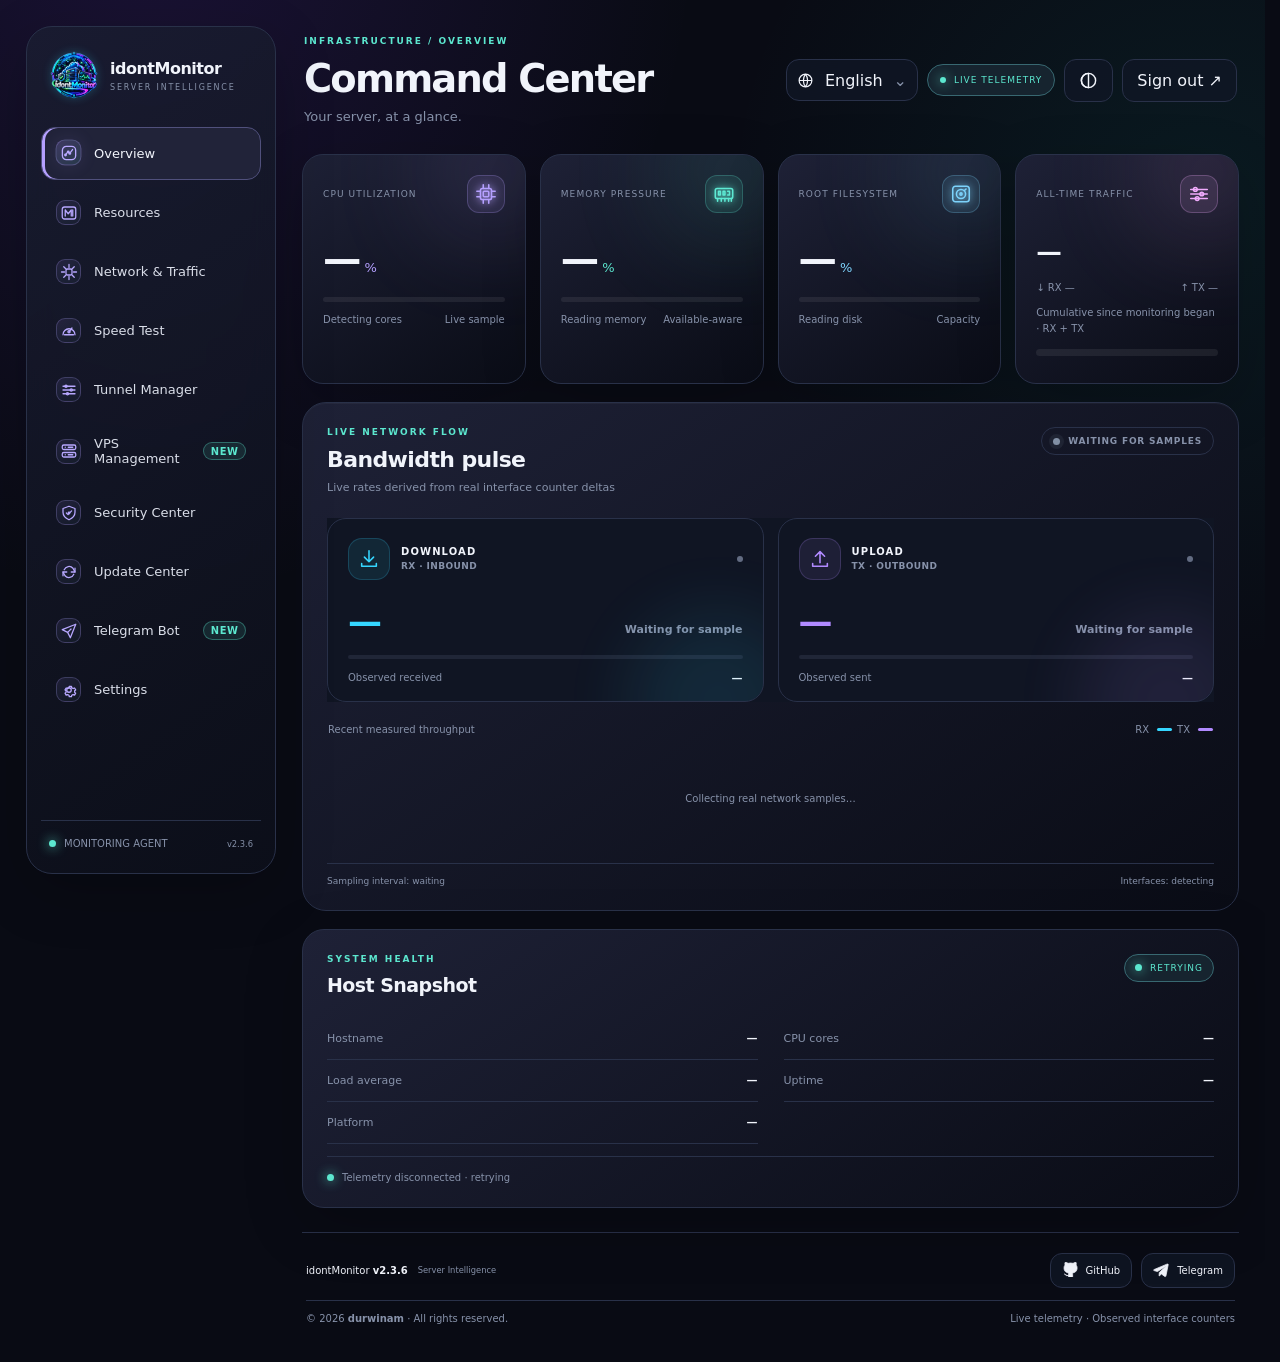
==== commit 5af88f9e: "v2.3.6" ====
--- a/static/index.html
+++ b/static/index.html
@@ -3,24 +3,24 @@
 <head>
 <meta charset="utf-8"/><meta content="width=device-width,initial-scale=1,viewport-fit=cover" name="viewport"/>
 <meta content="dark" name="color-scheme"/><meta content="#090b14" name="theme-color"/>
-<link rel="icon" type="image/svg+xml" href="/static/idontmonitor-mark.png?v=198">
-<title>idontMonitor · Server Overview</title><link href="/static/style.css?v=198" rel="stylesheet"/>
+<link rel="icon" type="image/svg+xml" href="/static/idontmonitor-mark.png?v=2360">
+<title>idontMonitor · Server Overview</title><link href="/static/style.css?v=2360" rel="stylesheet"/>
 </head>
 <body>
 <div class="boot-screen" id="bootScreen" role="status" aria-live="polite">
-  <div class="boot-shell"><div class="boot-emblem"><span class="boot-emblem-grid"></span><img src="/static/idontmonitor-mark.png?v=198" alt="idontMonitor" class="boot-logo"><i class="boot-signal"></i></div>
+  <div class="boot-shell"><div class="boot-emblem"><span class="boot-emblem-grid"></span><img src="/static/idontmonitor-mark.png?v=2360" alt="idontMonitor" class="boot-logo"><i class="boot-signal"></i></div>
   <div class="boot-wordmark">idont<span>Monitor</span></div><p class="boot-caption">SERVER INTELLIGENCE</p>
   <div class="boot-status"><i></i><span id="bootStatus">Preparing your monitoring workspace</span></div><div class="boot-track"><i></i></div><small class="boot-foot">SECURE TELEMETRY · REAL-TIME OPERATIONS</small></div>
 </div>
 </div>
 <div class="aurora a1"></div><div class="aurora a2"></div>
-<div class="mobile-top glass"><a class="brand" href="#overview"><span class="brand-mark brand-mark-image"><img src="/static/idontmonitor-mark.png?v=198" alt="" width="48" height="48"></span><span><b>idontMonitor</b><small>SERVER INTELLIGENCE</small></span></a><button aria-expanded="false" aria-label="Open navigation" class="icon-btn" id="menuButton"><svg viewBox="0 0 24 24" aria-hidden="true"><path d="M4 6h16M4 12h16M4 18h16"/></svg></button></div>
+<div class="mobile-top glass"><a class="brand" href="#overview"><span class="brand-mark brand-mark-image"><img src="/static/idontmonitor-mark.png?v=2360" alt="" width="48" height="48"></span><span><b>idontMonitor</b><small>SERVER INTELLIGENCE</small></span></a><button aria-expanded="false" aria-label="Open navigation" class="icon-btn" id="menuButton"><svg viewBox="0 0 24 24" aria-hidden="true"><path d="M4 6h16M4 12h16M4 18h16"/></svg></button></div>
 <div class="nav-backdrop" id="navBackdrop" hidden></div>
 <div class="shell">
 <aside class="sidebar glass" id="sidebar">
-<div class="brand desktop-brand"><span class="brand-mark brand-mark-image"><img src="/static/idontmonitor-mark.png?v=198" alt="" width="48" height="48"></span><span><b>idontMonitor</b><small>SERVER INTELLIGENCE</small></span></div>
-<nav id="mainNav"><a class="active" data-page="overview" href="#overview"><span class="nav-icon"><svg viewBox="0 0 24 24" aria-hidden="true"><rect x="3.5" y="3.5" width="17" height="17" rx="5"/><path d="m7.5 14.5 3-4 2.5 2 3.5-5"/><circle cx="7.5" cy="14.5" r="1"/><circle cx="11" cy="10.5" r="1"/><circle cx="13" cy="12.5" r="1"/></svg></span><span>Overview</span></a><a data-page="resources" href="#resources"><span class="nav-icon"><svg viewBox="0 0 24 24" aria-hidden="true"><rect x="3" y="4" width="18" height="16" rx="3"/><path d="M7 8v8m0-8 4 5 4-5v8m2-8v8"/></svg></span><span>Resources</span></a><a data-page="network" href="#network"><span class="nav-icon"><svg viewBox="0 0 24 24" aria-hidden="true"><rect x="8" y="8" width="8" height="8" rx="2"/><path d="M12 2v4m0 12v4M2 12h4m12 0h4M5 5l3 3m8 8 3 3m0-14-3 3m-8 8-3 3"/></svg></span><span>Network &amp; Traffic</span></a><a data-page="speedtest" href="#speedtest"><span class="nav-icon speed-nav-icon"><svg viewBox="0 0 24 24" aria-hidden="true"><path d="M4 17a8 8 0 1 1 16 0"/><path d="m12 13 4-5M6 17h12"/><circle cx="12" cy="13" r="1.5"/></svg></span><span>Speed Test</span></a><a data-page="operations" href="#operations"><span class="nav-icon"><svg viewBox="0 0 24 24" aria-hidden="true"><path d="M4 7h16M4 12h16M4 17h16"/><circle cx="8" cy="7" r="1.5"/><circle cx="15" cy="12" r="1.5"/><circle cx="10" cy="17" r="1.5"/></svg></span><span>Tunnel Manager</span><b class="new-badge">NEW</b></a><a data-page="security" href="#security"><span class="nav-icon"><svg viewBox="0 0 24 24" aria-hidden="true"><path d="M12 3 20 6v5c0 5-3.5 8-8 10-4.5-2-8-5-8-10V6z"/><path d="m8.5 12 2.2 2.2 4.8-5"/><circle cx="12" cy="12" r="1"/></svg></span><span>Security Center</span></a><a data-page="updates" href="#updates"><span class="nav-icon"><svg viewBox="0 0 24 24" aria-hidden="true"><path d="M20 7v5h-5M4 17v-5h5"/><path d="M5.6 9a7 7 0 0 1 11.7-2L20 12M4 12l2.7 5a7 7 0 0 0 11.7-2"/></svg></span><span>Update Center</span></a><a data-page="settings" href="#settings"><span class="nav-icon"><svg viewBox="0 0 24 24" aria-hidden="true"><circle cx="12" cy="12" r="3"/><path d="m19.4 15 .1.1 1.4 1.1-1.5 2.6-1.8-.7a8 8 0 0 1-2 .9l-.3 1.9h-3l-.3-1.9a8 8 0 0 1-2-.9l-1.8.7-1.5-2.6 1.4-1.1a7 7 0 0 1 0-2.1l-1.4-1.1 1.5-2.6 1.8.7a8 8 0 0 1 2-.9l.3-1.9h3l.3 1.9a8 8 0 0 1 2 .9l1.8-.7 1.5 2.6-1.4 1.1a7 7 0 0 1 0 2.1Z"/></svg></span><span>Settings</span></a></nav>
-<div class="sidebar-bottom"><span class="dot"></span><span>MONITORING AGENT</span><small id="version">v2.0.1</small></div>
+<div class="brand desktop-brand"><span class="brand-mark brand-mark-image"><img src="/static/idontmonitor-mark.png?v=2360" alt="" width="48" height="48"></span><span><b>idontMonitor</b><small>SERVER INTELLIGENCE</small></span></div>
+<nav id="mainNav"><a class="active" data-page="overview" href="#overview"><span class="nav-icon"><svg viewBox="0 0 24 24" aria-hidden="true"><rect x="3.5" y="3.5" width="17" height="17" rx="5"/><path d="m7.5 14.5 3-4 2.5 2 3.5-5"/><circle cx="7.5" cy="14.5" r="1"/><circle cx="11" cy="10.5" r="1"/><circle cx="13" cy="12.5" r="1"/></svg></span><span>Overview</span></a><a data-page="resources" href="#resources"><span class="nav-icon"><svg viewBox="0 0 24 24" aria-hidden="true"><rect x="3" y="4" width="18" height="16" rx="3"/><path d="M7 8v8m0-8 4 5 4-5v8m2-8v8"/></svg></span><span>Resources</span></a><a data-page="network" href="#network"><span class="nav-icon"><svg viewBox="0 0 24 24" aria-hidden="true"><rect x="8" y="8" width="8" height="8" rx="2"/><path d="M12 2v4m0 12v4M2 12h4m12 0h4M5 5l3 3m8 8 3 3m0-14-3 3m-8 8-3 3"/></svg></span><span>Network &amp; Traffic</span></a><a data-page="speedtest" href="#speedtest"><span class="nav-icon speed-nav-icon"><svg viewBox="0 0 24 24" aria-hidden="true"><path d="M4 17a8 8 0 1 1 16 0"/><path d="m12 13 4-5M6 17h12"/><circle cx="12" cy="13" r="1.5"/></svg></span><span>Speed Test</span></a><a data-page="operations" href="#operations"><span class="nav-icon"><svg viewBox="0 0 24 24" aria-hidden="true"><path d="M4 7h16M4 12h16M4 17h16"/><circle cx="8" cy="7" r="1.5"/><circle cx="15" cy="12" r="1.5"/><circle cx="10" cy="17" r="1.5"/></svg></span><span>Tunnel Manager</span></a><a data-page="vps" href="#vps"><span class="nav-icon"><svg viewBox="0 0 24 24" aria-hidden="true"><rect x="3" y="4" width="18" height="6" rx="2"/><rect x="3" y="14" width="18" height="6" rx="2"/><path d="M7 7h.01M7 17h.01M11 7h6M11 17h6"/></svg></span><span>VPS Management</span><b class="new-badge">NEW</b></a><a data-page="security" href="#security"><span class="nav-icon"><svg viewBox="0 0 24 24" aria-hidden="true"><path d="M12 3 20 6v5c0 5-3.5 8-8 10-4.5-2-8-5-8-10V6z"/><path d="m8.5 12 2.2 2.2 4.8-5"/><circle cx="12" cy="12" r="1"/></svg></span><span>Security Center</span></a><a data-page="updates" href="#updates"><span class="nav-icon"><svg viewBox="0 0 24 24" aria-hidden="true"><path d="M20 7v5h-5M4 17v-5h5"/><path d="M5.6 9a7 7 0 0 1 11.7-2L20 12M4 12l2.7 5a7 7 0 0 0 11.7-2"/></svg></span><span>Update Center</span></a><a data-page="telegram" href="#telegram"><span class="nav-icon"><svg viewBox="0 0 24 24" aria-hidden="true"><path d="m21 3-7.2 18-3.6-7.2L3 10.2 21 3Z"/><path d="m10.2 13.8 4.5-4.5"/></svg></span><span>Telegram Bot</span><b class="new-badge">NEW</b></a><a data-page="settings" href="#settings"><span class="nav-icon"><svg viewBox="0 0 24 24" aria-hidden="true"><circle cx="12" cy="12" r="3"/><path d="m19.4 15 .1.1 1.4 1.1-1.5 2.6-1.8-.7a8 8 0 0 1-2 .9l-.3 1.9h-3l-.3-1.9a8 8 0 0 1-2-.9l-1.8.7-1.5-2.6 1.4-1.1a7 7 0 0 1 0-2.1l-1.4-1.1 1.5-2.6 1.8.7a8 8 0 0 1 2-.9l.3-1.9h3l.3 1.9a8 8 0 0 1 2 .9l1.8-.7 1.5 2.6-1.4 1.1a7 7 0 0 1 0 2.1Z"/></svg></span><span>Settings</span></a></nav>
+<div class="sidebar-bottom"><span class="dot"></span><span>MONITORING AGENT</span><small id="version">v2.3.6</small></div>
 </aside>
 <main class="main">
 <header class="topbar"><div><p class="eyebrow">INFRASTRUCTURE / OVERVIEW</p><h1>Server Overview</h1><p class="muted">Live performance, network usage, and system health in one place.</p></div><div class="top-actions"><label class="language-control" for="languageSelect"><svg viewBox="0 0 24 24" aria-hidden="true"><circle cx="12" cy="12" r="9"/><path d="M3 12h18M12 3a15 15 0 0 1 0 18M12 3a15 15 0 0 0 0 18"/></svg><select id="languageSelect" aria-label="Select language"><option value="en">English</option><option value="fa">فارسی</option></select></label><span class="live-pill"><i></i><span>LIVE TELEMETRY</span></span><button aria-label="Change accent theme" class="icon-btn" id="themeButton" title="Cycle accent theme"><svg viewBox="0 0 24 24" aria-hidden="true"><circle cx="12" cy="12" r="9"/><path d="M12 3a9 9 0 0 0 0 18z"/></svg></button><form action="/logout" method="post"><button class="ghost" type="submit">Sign out ↗</button></form></div></header>
@@ -50,7 +50,18 @@
 <div class="traffic-chart-wrap"><canvas aria-label="Traffic receive and transmit totals" id="trafficChart"></canvas></div>
 <p class="note" id="trafficNote">Usage tracking begins when this version first samples the server. Kernel counters can reset on reboot; the monitor accounts for observed deltas.</p>
 </article></section><section class="page-view" hidden="hidden" id="page-speedtest"><div class="speedtest-hero glass"><div class="speedtest-grid-glow"></div><div class="speed-orbit orbit-one"></div><div class="speed-orbit orbit-two"></div><div class="speed-orbit orbit-three"></div><div class="tachometer" id="tachometer" aria-label="Live speed test gauge"><svg class="tachometer-svg" viewBox="0 0 320 205" role="img" aria-label="Speedometer"><defs><linearGradient id="tachTrack" x1="0" y1="0" x2="1" y2="0"><stop offset="0%" stop-color="#35e8f7"/><stop offset="55%" stop-color="#8a78ff"/><stop offset="100%" stop-color="#fb78d5"/></linearGradient></defs><path class="tach-track" d="M36 164 A124 124 0 0 1 284 164"/><path class="tach-active" id="tachActive" d="M36 164 A124 124 0 0 1 284 164"/><g class="tach-ticks"><path d="M39 149l-10 -3M55 101l-9 -5M89 62l-6 -9M137 42l-1 -11M184 43l2 -11M229 64l6 -9M264 103l10 -5M281 150l10 -2"/></g><line id="tachNeedle" class="tach-needle" x1="160" y1="164" x2="160" y2="58"/><circle cx="160" cy="164" r="10" class="tach-hub"/></svg><div class="tach-readout"><strong id="tachValue">READY</strong><span id="tachUnit">Mbps</span></div><div class="tach-label">VPS NETWORK SPEED</div></div><p class="eyebrow">NETWORK PERFORMANCE LAB</p><h2 id="speedTitle">Measure your server connection</h2><p class="section-sub" id="speedSubtitle">Test outbound connectivity from this VPS using bounded real transfers.</p><button class="speed-start" id="speedStart" type="button"><svg viewBox="0 0 24 24" aria-hidden="true"><path d="m9 6 10 6-10 6z"/></svg><span>START SPEED TEST</span></button><div class="speed-phase" id="speedPhase" aria-live="polite">READY WHEN YOU ARE</div></div><div class="speed-results"><article class="speed-result download-result glass"><span class="speed-result-icon"><svg viewBox="0 0 24 24"><path d="M12 3v12m-5-5 5 5 5-5M4 17v3h16v-3"/></svg></span><span class="speed-label">DOWNLOAD</span><strong id="speedDownload">—</strong><small>Mbps</small></article><article class="speed-result upload-result glass"><span class="speed-result-icon"><svg viewBox="0 0 24 24"><path d="M12 16V4m-5 5 5-5 5 5M4 17v3h16v-3"/></svg></span><span class="speed-label">UPLOAD</span><strong id="speedUpload">—</strong><small>Mbps</small></article><article class="speed-result latency-result glass"><span class="speed-result-icon"><svg viewBox="0 0 24 24"><circle cx="12" cy="12" r="9"/><path d="M12 7v5l3 2"/></svg></span><span class="speed-label">LATENCY</span><strong id="speedLatency">—</strong><small>ms</small></article><article class="speed-result jitter-result glass"><span class="speed-result-icon"><svg viewBox="0 0 24 24"><path d="M3 12h3l2-6 4 12 3-9 2 3h4"/></svg></span><span class="speed-label">JITTER</span><strong id="speedJitter">—</strong><small>ms</small></article><article class="speed-result loss-result glass"><span class="speed-result-icon"><svg viewBox="0 0 24 24"><path d="M12 3 21 19H3z"/><path d="M12 9v4m0 3h.01"/></svg></span><span class="speed-label">PACKET LOSS</span><strong id="speedLoss">—</strong><small>% · unknown if ICMP unavailable</small></article></div><article class="panel glass speed-history-panel"><div class="panel-head"><div><p class="eyebrow">TEST DETAILS</p><h2>Connection report</h2><p class="section-sub" id="speedReport">No test has been run in this session.</p></div><span class="status-badge" id="speedBadge">NOT TESTED</span></div><div class="speed-report-grid"><div><span>Test endpoint</span><b id="speedTarget">speed.cloudflare.com</b></div><div><span>Last test</span><b id="speedTimestamp">—</b></div><div><span>Download payload</span><b id="speedDownloadBytes">—</b></div><div><span>Upload payload</span><b id="speedUploadBytes">—</b></div></div><p class="note">Speed tests transfer real data and consume bandwidth. Download and upload run bounded timed transfers for an approximately 20-second test; a short per-phase rate limit is enforced. Results depend on the route and public test endpoint.</p></article></section><section class="page-view" hidden="hidden" id="page-security"><article class="panel glass security-panel" id="security"><div class="panel-head"><div><p class="eyebrow">LIVE SECURITY CHECKS</p><h2>Security Center</h2><p class="section-sub">Verified configuration checks from this server, not decorative status indicators.</p></div><button class="ghost" id="securityRefresh" type="button">Recheck</button></div>
-<div class="security-summary" id="securitySummary">Checking server configuration…</div><div aria-live="polite" class="security-list" id="securityItems"></div><div class="login-audit panel-inset"><div class="panel-head"><div><p class="eyebrow">ACCOUNT ACTIVITY</p><h2>Last 3 login attempts</h2><p class="section-sub">Recent successful and failed sign-in attempts recorded by this panel.</p></div></div><div id="loginAudit" class="audit-list"><p class="note">Loading recent activity…</p></div></div><p class="note" id="securityScope">Security checks are not a substitute for intrusion detection or a full security audit.</p></article></section><section class="page-view" hidden="hidden" id="page-updates"><article class="panel glass update-center"><div class="panel-head"><div><p class="eyebrow" data-i18n="RELEASE MANAGEMENT">RELEASE MANAGEMENT</p><h2 data-i18n="Update Center">Update Center</h2><p class="section-sub" data-i18n="Check GitHub releases and update the software running on this VPS.">Check GitHub releases and update the software running on this VPS.</p></div><span class="period-chip" id="updateBadge">GITHUB</span></div><div class="update-version-grid"><div class="update-version"><small data-i18n="Installed version">Installed version</small><strong id="installedVersion">v2.0.1</strong></div><div class="update-version"><small data-i18n="Latest stable release">Latest stable release</small><strong id="latestVersion">—</strong></div></div><div class="update-state" id="updateState" role="status" aria-live="polite" data-i18n="Checking release information…">Checking release information…</div><div id="updateProgressWrap" hidden><div class="update-progress"><i></i></div><p class="section-sub" data-i18n="The update is running on the VPS. You can leave this page open to watch status.">The update is running on the VPS. You can leave this page open to watch status.</p></div><div class="form-actions"><button class="primary" type="button" id="checkUpdatesButton" data-i18n="Check for updates">Check for updates</button><button class="primary" type="button" id="applyUpdateButton" hidden data-i18n="Install update on VPS">Install update on VPS</button><a class="ghost" id="releaseLink" href="https://github.com/durwinam/idontMonitor/releases" target="_blank" rel="noopener noreferrer" data-i18n="View release notes">View release notes ↗</a></div><div><h3 data-i18n="Release notes">Release notes</h3><div class="update-log" id="releaseNotes" data-i18n="Release notes will appear here after GitHub is checked.">Release notes will appear here after GitHub is checked.</div></div><div><h3 data-i18n="Live update log">Live update log</h3><div class="update-log" id="updateLog" data-i18n="No update operation has started.">No update operation has started.</div></div><p class="note" data-i18n="Updates are downloaded and installed by a restricted server-side helper. Configuration and runtime state are kept outside versioned application releases.">Updates are downloaded and installed by a restricted server-side helper. Configuration and runtime state are kept outside versioned application releases.</p></article></section>
+<div class="security-summary" id="securitySummary">Checking server configuration…</div><div aria-live="polite" class="security-list" id="securityItems"></div><div class="login-audit panel-inset"><div class="panel-head"><div><p class="eyebrow">ACCOUNT ACTIVITY</p><h2>Last 3 login attempts</h2><p class="section-sub">Recent successful and failed sign-in attempts recorded by this panel.</p></div></div><div id="loginAudit" class="audit-list"><p class="note">Loading recent activity…</p></div></div><p class="note" id="securityScope">Security checks are not a substitute for intrusion detection or a full security audit.</p></article></section><section class="page-view vps-page" hidden="hidden" id="page-vps">
+<article class="vps-hero glass"><div class="vps-hero-orb orb-a"></div><div class="vps-hero-orb orb-b"></div><div class="vps-hero-content"><p class="eyebrow">PRIVILEGED OPERATIONS · CONTROLLED ACCESS</p><h2>VPS Control Center <span class="vip-tag">NEW</span></h2><p class="section-sub">A dedicated workspace for high-impact server operations. Actions are authenticated and audited.</p><div class="vps-hero-meta"><span><i class="vps-live-dot"></i> Single-host control</span><span>Protected operations</span></div></div><div class="vps-hero-mark"><svg viewBox="0 0 120 120" aria-hidden="true"><rect x="24" y="20" width="72" height="32" rx="9"/><rect x="24" y="68" width="72" height="32" rx="9"/><path d="M38 36h2m10 0h30M38 84h2m10 0h30"/><circle cx="88" cy="36" r="2"/><circle cx="88" cy="84" r="2"/></svg></div></article>
+<article class="panel glass vps-live-panel"><div class="panel-head"><div><p class="eyebrow">LIVE HOST TELEMETRY</p><h2>Live VPS overview</h2><p class="section-sub">Verified operating-system details with safe fallback when a measurement is unavailable.</p></div><button class="ghost" id="vpsSummaryRefresh" type="button">Refresh</button></div><div class="vps-live-grid" id="vpsLiveSummary" aria-live="polite"><p class="empty-state">Loading live VPS information…</p></div></article>
+<div class="vps-action-grid"><article class="vps-action-card glass"><span class="vps-action-icon reboot-icon"><svg viewBox="0 0 24 24"><path d="M20 11a8 8 0 1 1-2.3-5.7L20 7.5"/><path d="M20 3v4.5h-4.5"/></svg></span><p class="eyebrow">SYSTEM POWER</p><h3>Reboot VPS</h3><p>Restart the operating system after an explicit confirmation.</p><button class="primary danger-action" id="vpsRebootOpen" type="button">Review reboot</button><small class="vps-note">Unsaved sessions and active connections may be interrupted.</small></article>
+<article class="vps-action-card glass"><span class="vps-action-icon password-icon"><svg viewBox="0 0 24 24"><rect x="4" y="10" width="16" height="11" rx="3"/><path d="M8 10V7a4 4 0 0 1 8 0v3m-4 4v3"/></svg></span><p class="eyebrow">ACCOUNT SECURITY</p><h3>Change VPS password</h3><p>Dedicated modal with password confirmation, server-validated CAPTCHA and rate limits.</p><button class="primary" id="vpsPasswordOpen" type="button">Open secure form</button><small class="vps-note">OS account password change requires a root-owned helper installed by the installer.</small></article>
+<article class="vps-action-card glass"><span class="vps-action-icon services-icon"><svg viewBox="0 0 24 24"><path d="M4 6h16M4 12h16M4 18h16"/><circle cx="8" cy="6" r="2"/><circle cx="15" cy="12" r="2"/><circle cx="10" cy="18" r="2"/></svg></span><p class="eyebrow">SERVICE CONTROL</p><h3>Manage services</h3><p>Open the existing allowlisted tunnel and service manager.</p><button class="ghost" id="vpsServicesOpen" type="button">Open service manager</button></article>
+<article class="vps-action-card glass"><span class="vps-action-icon audit-icon"><svg viewBox="0 0 24 24"><path d="M7 3h10l3 3v15H4V3zM8 10h8M8 14h8M8 18h5"/></svg></span><p class="eyebrow">TRACEABILITY</p><h3>Operations audit</h3><p>Review recent administrative operations and service actions.</p><button class="ghost" id="vpsAuditOpen" type="button">View audit log</button></article></div>
+<div class="vps-inline-status" id="vpsStatus" role="status" aria-live="polite">Critical operations are protected by confirmation and authentication checks.</div>
+</section>
+<div class="vps-modal-backdrop" id="vpsModalBackdrop" hidden><section class="vps-modal glass" role="dialog" aria-modal="true" aria-labelledby="vpsModalTitle"><button class="vps-modal-close icon-btn" id="vpsModalClose" type="button" aria-label="Close dialog">×</button><div class="vps-modal-symbol" id="vpsModalSymbol"><svg viewBox="0 0 24 24"><path d="M12 3 21 20H3zM12 9v4m0 3h.01"/></svg></div><p class="eyebrow" id="vpsModalEyebrow">SECURE ACTION</p><h2 id="vpsModalTitle">Confirm operation</h2><p class="section-sub" id="vpsModalDescription">Review the action before continuing.</p><form id="vpsModalForm"><div id="vpsModalFields"></div><div class="vps-modal-actions"><button class="ghost" id="vpsModalCancel" type="button">Cancel</button><button class="primary" id="vpsModalSubmit" type="submit">Continue</button></div><p class="vps-modal-message" id="vpsModalMessage" role="status"></p></form></section></div>
+<section class="page-view" hidden="hidden" id="page-updates"><article class="panel glass update-center"><div class="panel-head"><div><p class="eyebrow" data-i18n="RELEASE MANAGEMENT">RELEASE MANAGEMENT</p><h2 data-i18n="Update Center">Update Center</h2><p class="section-sub" data-i18n="Check GitHub releases and update the software running on this VPS.">Check GitHub releases and update the software running on this VPS.</p></div><span class="period-chip" id="updateBadge">GITHUB</span></div><div class="update-version-grid"><div class="update-version"><small data-i18n="Installed version">Installed version</small><strong id="installedVersion">v2.3.6</strong></div><div class="update-version"><small data-i18n="Latest stable release">Latest stable release</small><strong id="latestVersion">—</strong></div></div><div class="update-state" id="updateState" role="status" aria-live="polite" data-i18n="Checking release information…">Checking release information…</div><div id="updateProgressWrap" hidden><div class="update-progress"><i></i></div><p class="section-sub" data-i18n="The update is running on the VPS. You can leave this page open to watch status.">The update is running on the VPS. You can leave this page open to watch status.</p></div><div class="form-actions"><button class="primary" type="button" id="checkUpdatesButton" data-i18n="Check for updates">Check for updates</button><button class="primary" type="button" id="applyUpdateButton" hidden data-i18n="Install update on VPS">Install update on VPS</button><a class="ghost" id="releaseLink" href="https://github.com/durwinam/idontMonitor/releases" target="_blank" rel="noopener noreferrer" data-i18n="View release notes">View release notes ↗</a></div><div><h3 data-i18n="Release notes">Release notes</h3><div class="update-log" id="releaseNotes" data-i18n="Release notes will appear here after GitHub is checked.">Release notes will appear here after GitHub is checked.</div></div><div><h3 data-i18n="Live update log">Live update log</h3><div class="update-log" id="updateLog" data-i18n="No update operation has started.">No update operation has started.</div></div><p class="note" data-i18n="Updates are downloaded and installed by a restricted server-side helper. Configuration and runtime state are kept outside versioned application releases.">Updates are downloaded and installed by a restricted server-side helper. Configuration and runtime state are kept outside versioned application releases.</p></article></section>
+<section class="page-view" hidden="hidden" id="page-telegram"><article class="panel glass"><div class="panel-head"><div><p class="eyebrow">BOT CONTROL / ACCESS POLICY</p><h2>Telegram Bot</h2><p class="section-sub">Configure one Telegram bot and up to three numeric admin user IDs. The bot denies access to everyone else.</p></div><span class="period-chip" id="telegramBotBadge">NOT CONFIGURED</span></div><div class="ops-kpis"><article class="metric glass"><span>BOT CONFIGURATION</span><strong id="telegramBotState">—</strong><small>Token is never displayed after saving</small></article><article class="metric glass"><span>AUTHORIZED ADMINS</span><strong id="telegramAdminCount">0 / 3</strong><small>Numeric Telegram user IDs</small></article></div><form class="settings-form" id="telegramBotForm"><label for="telegramBotToken">Bot token <span>Get this token from the official BotFather chat. Leave blank to keep the existing token.</span></label><input id="telegramBotToken" type="password" autocomplete="new-password" placeholder="123456789:AA…" maxlength="256"/><label for="telegramAdmin1">Admin Telegram ID 1</label><input id="telegramAdmin1" inputmode="numeric" pattern="[0-9]{5,20}" maxlength="20" placeholder="Numeric user ID" required/><label for="telegramAdmin2">Admin Telegram ID 2 <span>Optional</span></label><input id="telegramAdmin2" inputmode="numeric" pattern="[0-9]{5,20}" maxlength="20" placeholder="Optional"/><label for="telegramAdmin3">Admin Telegram ID 3 <span>Optional</span></label><input id="telegramAdmin3" inputmode="numeric" pattern="[0-9]{5,20}" maxlength="20" placeholder="Optional"/><div class="form-actions"><button class="primary" type="submit" id="saveTelegramBot">Verify &amp; save bot</button><span id="telegramBotMessage" role="status"></span></div></form><p class="note">Security: the token is stored in a restricted local state file and is never returned to the browser. The worker responds to /start only for configured admins; other users receive “You do not have access to this bot.” Saving verifies the token with Telegram before storing it.</p></article></section>
 <section class="page-view" hidden="hidden" id="page-settings">
 <article class="panel glass"><div class="panel-head"><div><p class="eyebrow">PERSONALIZE YOUR WORKSPACE</p><h2>Theme Studio</h2><p class="section-sub">Choose one of seven polished themes. Your selection is saved in this browser.</p></div><span class="period-chip">7 THEMES</span></div>
 <div class="theme-grid" id="themeGrid">
@@ -61,6 +72,7 @@
 <button class="theme-card" data-theme="4" type="button"><span class="theme-preview emerald"><i></i><i></i><i></i></span><b>Emerald Matrix</b><small>Green · Teal</small></button>
 <button class="theme-card" data-theme="5" type="button"><span class="theme-preview solar"><i></i><i></i><i></i></span><b>Solar Amber</b><small>Amber · Coral</small></button>
 <button class="theme-card" data-theme="6" type="button"><span class="theme-preview ultra"><i></i><i></i><i></i></span><b>Ultra Dark</b><small>Graphite · Silver</small></button>
+<button class="theme-card vip-theme-card" data-theme="7" type="button"><span class="theme-preview vip-preview"><i></i><i></i><i></i></span><b>Midnight Emerald Glass <em>VIP</em></b><small>Emerald · Animated glass</small></button>
 </div><p class="note" id="themeMessage" role="status">Select a theme to preview it instantly.</p>
 <form class="settings-form" id="preferencesForm"><label for="refreshSelect">Telemetry refresh rate</label><select id="refreshSelect"><option value="3">Every 3 seconds</option><option value="5">Every 5 seconds</option><option value="10">Every 10 seconds</option><option value="30">Every 30 seconds</option></select><div class="form-actions"><button class="primary" type="submit">Save refresh preference</button><span id="preferencesMessage" role="status"></span></div></form></article>
 <article class="panel glass"><div class="panel-head"><div><p class="eyebrow">BANDWIDTH POLICY</p><h2>Traffic allowance</h2><p class="section-sub">Set the accounting window and display limit; this does not throttle traffic.</p></div></div>
@@ -71,4 +83,4 @@
 <form class="settings-form" id="passwordForm"><label for="currentPassword">Current password</label><input id="currentPassword" type="password" autocomplete="current-password" required/><label for="newPassword">New password</label><input id="newPassword" type="password" minlength="12" maxlength="256" autocomplete="new-password" required/><label for="confirmPassword">Confirm new password</label><input id="confirmPassword" type="password" minlength="12" maxlength="256" autocomplete="new-password" required/><div class="form-actions"><button class="primary" type="submit">Reset password</button><span id="passwordMessage" role="status"></span></div></form><p class="note">Use at least 12 characters. After changing the password, sign in again.</p></article>
 <article class="panel glass"><div class="panel-head"><div><p class="eyebrow">NETWORK ACCESS</p><h2>Change panel port</h2><p class="section-sub">Current application port: <b id="currentPortLabel">checking…</b>. Choose a high port; the service restarts to apply it.</p></div></div>
 <form class="settings-form" id="portForm"><label for="currentPortPassword">Current password</label><input id="currentPortPassword" type="password" autocomplete="current-password" required/><label for="newPort">New panel port</label><input id="newPort" type="number" min="20000" max="60000" step="1" placeholder="20000–60000" required/><div class="form-actions"><button class="primary" type="submit">Apply port change</button><span id="portMessage" role="status"></span></div></form><p class="note">Before changing the port, ensure the new port is allowed by your firewall/security group. If using HTTPS through Caddy, the public HTTPS port normally stays 443; this changes the local application port.</p></article>
-</section><section class="page-view" hidden="hidden" id="page-operations"><div class="ops-hero glass"><div><p class="eyebrow">OPERATIONS / VERIFIED SYSTEM STATE</p><h2>Tunnel &amp; Service Operations</h2><p class="section-sub">Only detected systemd units and real host counters are shown. Unknown measurements remain unavailable.</p></div><div class="ops-actions"><button class="ghost" id="opsRefresh" type="button">Refresh</button><button class="primary danger-action" id="restartAllTunnels" type="button">Restart All Tunnels</button></div></div><div class="ops-kpis"><article class="metric glass"><span>HEALTH SCORE</span><strong id="opsHealthScore">—</strong><small id="opsHealthNote">Based on verified signals</small></article><article class="metric glass"><span>DETECTED TUNNEL SERVICES</span><strong id="opsTunnelCount">—</strong><small id="opsTunnelActive">Checking services</small></article><article class="metric glass"><span>ROOT DISK</span><strong id="opsDisk">—</strong><small>Real filesystem usage</small></article></div><article class="panel glass"><div class="panel-head"><div><p class="eyebrow">TUNNEL MANAGER · NEW</p><h2>Detected tunnels</h2><p class="section-sub">C-Tunnel · BackPack · Paqet</p></div><span class="status-badge" id="tunnelDetectionStatus">Checking</span></div><div class="project-detection" id="projectDetection" aria-live="polite"></div><div class="tunnel-aggregate" id="tunnelAggregate" aria-live="polite"><span>ALL TUNNELS · RX / TX</span><strong>Waiting for verified counters…</strong><small>Aggregated only from measurable tunnel instances.</small></div><div class="tunnel-grid" id="tunnelList"><p class="empty-state">Loading detected services…</p></div><p class="note">Per-tunnel RX/TX is displayed only when a tunnel can be mapped to a real network interface. Otherwise the panel explicitly marks it unavailable; host-wide traffic is not mislabelled as tunnel traffic.</p><div class="traffic-history-wrap"><h3>Verified tunnel traffic history</h3><div id="tunnelTrafficHistory" class="audit-list"><p class="empty-state">Loading traffic history…</p></div></div></article><article class="panel glass"><div class="panel-head"><div><p class="eyebrow">SMART ALERTS</p><h2>Thresholds &amp; active warnings</h2><p class="section-sub">Warnings are evaluated from current local measurements. External notifications require a configured delivery channel.</p></div><label class="toggle-row"><span>Alerts enabled</span><input id="alertsEnabled" type="checkbox" checked/></label></div><div class="alert-settings-grid"><label>CPU warning (%)<input id="alertCpu" type="number" min="50" max="100" value="90"/></label><label>RAM warning (%)<input id="alertRam" type="number" min="50" max="100" value="90"/></label><label>Disk warning (%)<input id="alertDisk" type="number" min="50" max="100" value="90"/></label></div><button class="primary" id="saveAlertSettings" type="button">Save alert thresholds</button><div id="activeAlerts" class="diagnostics-list"><p class="empty-state">Loading alerts…</p></div></article><div class="ops-columns"><article class="panel glass"><div class="panel-head"><div><p class="eyebrow">SAFE COMMAND PALETTE</p><h2>Web Terminal</h2><p class="section-sub">Allowlisted read-only diagnostics; arbitrary shell execution is disabled.</p></div></div><label for="safeCommand">Diagnostic command</label><select id="safeCommand"><option value="uptime">Uptime and load</option><option value="memory">Memory</option><option value="disk">Disk usage</option><option value="systemd-status">System manager status</option><option value="tunnel-status">Tunnel status</option></select><button class="primary" id="runSafeCommand" type="button">Run diagnostic</button><pre class="terminal-output" id="safeCommandOutput" aria-live="polite">No command run yet.</pre></article><article class="panel glass"><div class="panel-head"><div><p class="eyebrow">MAINTENANCE MODE</p><h2>Suppress planned-maintenance alerts</h2><p class="section-sub">Automatically expires; it does not stop services or disable security controls.</p></div></div><label class="toggle-row"><span>Maintenance mode</span><input id="maintenanceEnabled" type="checkbox"/></label><label for="maintenanceDuration">Duration</label><select id="maintenanceDuration"><option value="30">30 minutes</option><option value="60" selected>1 hour</option><option value="240">4 hours</option><option value="1440">24 hours</option></select><label for="maintenanceReason">Reason (optional)</label><input id="maintenanceReason" maxlength="200" placeholder="Planned maintenance"/><button class="primary" id="saveMaintenance" type="button">Save maintenance mode</button><p class="inline-status" id="maintenanceStatus" role="status"></p></article></div><div class="ops-columns"><article class="panel glass"><div class="panel-head"><div><p class="eyebrow">SERVICE MANAGER</p><h2>Managed services</h2><p class="section-sub">Restricted list; changes require explicit confirmation.</p></div></div><div id="managedServices" class="service-list">Loading services…</div></article><article class="panel glass"><div class="panel-head"><div><p class="eyebrow">AUDIT LOG</p><h2>Recent administrative actions</h2><p class="section-sub">Actions are timestamped; passwords and command input are not recorded.</p></div></div><div id="opsAuditList" class="audit-list">No events loaded.</div></article></div><article class="panel glass"><div class="panel-head"><div><p class="eyebrow">BACKUP &amp; RESTORE</p><h2>Operations preferences</h2><p class="section-sub">Export/import alert thresholds only; secrets, tunnel configs and credentials are intentionally excluded.</p></div></div><div class="ops-actions"><button class="ghost" id="downloadOpsBackup" type="button">Download backup</button><label class="file-pick" for="restoreOpsFile">Choose backup JSON</label><input id="restoreOpsFile" type="file" accept="application/json,.json"/><button class="primary" id="restoreOpsBackup" type="button">Restore preferences</button></div><p class="inline-status" id="backupStatus" role="status"></p></article><article class="panel glass"><div class="panel-head"><div><p class="eyebrow">SMART DIAGNOSTICS</p><h2>Diagnostic report</h2><p class="section-sub">Collects bounded read-only system information and likely signals, not automatic fixes.</p></div><button class="ghost" id="runDiagnostics" type="button">Run diagnostics</button></div><div id="diagnosticsList" class="diagnostics-list">Run diagnostics to inspect verified signals.</div></article></section><footer class="site-footer"><div class="footer-brand"><span>idontMonitor <b>v2.0.1</b></span><small data-i18n="footer_tagline">Server Intelligence</small></div><nav class="footer-links" aria-label="Project links"><a href="https://github.com/durwinam/idontMonitor" target="_blank" rel="noopener noreferrer" aria-label="GitHub project" title="GitHub project"><svg viewBox="0 0 24 24" aria-hidden="true"><path d="M9 19c-4.3 1.4-4.3-2.2-6-2.5M15 21v-3.5c0-1 .1-1.5-.5-2.1 3.3-.4 6.8-1.6 6.8-7.2a5.6 5.6 0 0 0-1.5-3.9 5.2 5.2 0 0 0-.1-3.9s-1.2-.4-4 1.5a13.8 13.8 0 0 0-7.2 0C5.7 0 4.5.4 4.5.4a5.2 5.2 0 0 0-.1 3.9A5.6 5.6 0 0 0 2.9 8.2c0 5.6 3.5 6.8 6.8 7.2-.5.5-.6 1.1-.6 2.1V21"/></svg><span>GitHub</span></a><a href="https://t.me/idontproject" target="_blank" rel="noopener noreferrer" aria-label="Telegram channel" title="Telegram channel"><svg viewBox="0 0 24 24" aria-hidden="true"><path d="m21.5 3.5-3.2 16c-.2 1.1-.8 1.4-1.7.9l-4.7-3.5-2.3 2.2c-.3.3-.5.5-1 .5l.3-4.8 8.8-8c.4-.4-.1-.6-.6-.2L6.2 13.5l-4.6-1.4c-1-.3-1-1 .2-1.5L19.7 3c.9-.3 2 .2 1.8.5Z"/></svg><span>Telegram</span></a></nav><div class="footer-meta"><span>© 2026 <b>durwinam</b> · <span data-i18n="copyright">All rights reserved.</span></span><span data-i18n="footer_telemetry">Live telemetry · Observed interface counters</span></div></footer></main></div><div aria-live="polite" class="toast" id="toast" role="status"></div><script src="/static/i18n.js?v=198"></script><script src="/static/app.js?v=198"></script><script src="/static/operations.js?v=198"></script></body></html>+</section><section class="page-view" hidden="hidden" id="page-operations"><div class="ops-hero glass"><div><p class="eyebrow">OPERATIONS / VERIFIED SYSTEM STATE</p><h2>Tunnel &amp; Service Operations</h2><p class="section-sub">Only detected systemd units and real host counters are shown. Unknown measurements remain unavailable.</p></div><div class="ops-actions"><button class="ghost" id="opsRefresh" type="button">Refresh</button><button class="primary danger-action" id="restartAllTunnels" type="button">Restart All Tunnels</button></div></div><div class="ops-kpis"><article class="metric glass"><span>HEALTH SCORE</span><strong id="opsHealthScore">—</strong><small id="opsHealthNote">Based on verified signals</small></article><article class="metric glass"><span>DETECTED TUNNEL SERVICES</span><strong id="opsTunnelCount">—</strong><small id="opsTunnelActive">Checking services</small></article><article class="metric glass"><span>ROOT DISK</span><strong id="opsDisk">—</strong><small>Real filesystem usage</small></article></div><article class="panel glass"><div class="panel-head"><div><p class="eyebrow">TUNNEL MANAGER</p><h2>Detected tunnels</h2><p class="section-sub">C-Tunnel · BackPack · Paqet</p></div><span class="status-badge" id="tunnelDetectionStatus">Checking</span></div><div class="project-detection" id="projectDetection" aria-live="polite"></div><div class="tunnel-aggregate" id="tunnelAggregate" aria-live="polite"><span>ALL TUNNELS · RX / TX</span><strong>Waiting for verified counters…</strong><small>Aggregated only from measurable tunnel instances.</small></div><div class="tunnel-grid" id="tunnelList"><p class="empty-state">Loading detected services…</p></div><p class="note">Per-tunnel RX/TX is displayed only when a tunnel can be mapped to a real network interface. Otherwise the panel explicitly marks it unavailable; host-wide traffic is not mislabelled as tunnel traffic.</p><div class="traffic-history-wrap"><h3>Verified tunnel traffic history</h3><div id="tunnelTrafficHistory" class="audit-list"><p class="empty-state">Loading traffic history…</p></div></div></article><article class="panel glass"><div class="panel-head"><div><p class="eyebrow">SMART ALERTS</p><h2>Thresholds &amp; active warnings</h2><p class="section-sub">Warnings are evaluated from current local measurements. External notifications require a configured delivery channel.</p></div><label class="toggle-row"><span>Alerts enabled</span><input id="alertsEnabled" type="checkbox" checked/></label></div><div class="alert-settings-grid"><label>CPU warning (%)<input id="alertCpu" type="number" min="50" max="100" value="90"/></label><label>RAM warning (%)<input id="alertRam" type="number" min="50" max="100" value="90"/></label><label>Disk warning (%)<input id="alertDisk" type="number" min="50" max="100" value="90"/></label></div><button class="primary" id="saveAlertSettings" type="button">Save alert thresholds</button><div id="activeAlerts" class="diagnostics-list"><p class="empty-state">Loading alerts…</p></div></article><div class="ops-columns"><article class="panel glass"><div class="panel-head"><div><p class="eyebrow">SAFE COMMAND PALETTE</p><h2>Web Terminal</h2><p class="section-sub">Allowlisted read-only diagnostics; arbitrary shell execution is disabled.</p></div></div><label for="safeCommand">Diagnostic command</label><select id="safeCommand"><option value="uptime">Uptime and load</option><option value="memory">Memory</option><option value="disk">Disk usage</option><option value="systemd-status">System manager status</option><option value="tunnel-status">Tunnel status</option></select><button class="primary" id="runSafeCommand" type="button">Run diagnostic</button><pre class="terminal-output" id="safeCommandOutput" aria-live="polite">No command run yet.</pre></article><article class="panel glass"><div class="panel-head"><div><p class="eyebrow">MAINTENANCE MODE</p><h2>Suppress planned-maintenance alerts</h2><p class="section-sub">Automatically expires; it does not stop services or disable security controls.</p></div></div><label class="toggle-row"><span>Maintenance mode</span><input id="maintenanceEnabled" type="checkbox"/></label><label for="maintenanceDuration">Duration</label><select id="maintenanceDuration"><option value="30">30 minutes</option><option value="60" selected>1 hour</option><option value="240">4 hours</option><option value="1440">24 hours</option></select><label for="maintenanceReason">Reason (optional)</label><input id="maintenanceReason" maxlength="200" placeholder="Planned maintenance"/><button class="primary" id="saveMaintenance" type="button">Save maintenance mode</button><p class="inline-status" id="maintenanceStatus" role="status"></p></article></div><div class="ops-columns"><article class="panel glass"><div class="panel-head"><div><p class="eyebrow">SERVICE MANAGER</p><h2>Managed services</h2><p class="section-sub">Restricted list; changes require explicit confirmation.</p></div></div><div id="managedServices" class="service-list">Loading services…</div></article><article class="panel glass"><div class="panel-head"><div><p class="eyebrow">AUDIT LOG</p><h2>Recent administrative actions</h2><p class="section-sub">Actions are timestamped; passwords and command input are not recorded.</p></div></div><div id="opsAuditList" class="audit-list">No events loaded.</div></article></div><article class="panel glass"><div class="panel-head"><div><p class="eyebrow">BACKUP &amp; RESTORE</p><h2>Operations preferences</h2><p class="section-sub">Export/import alert thresholds only; secrets, tunnel configs and credentials are intentionally excluded.</p></div></div><div class="ops-actions"><button class="ghost" id="downloadOpsBackup" type="button">Download backup</button><label class="file-pick" for="restoreOpsFile">Choose backup JSON</label><input id="restoreOpsFile" type="file" accept="application/json,.json"/><button class="primary" id="restoreOpsBackup" type="button">Restore preferences</button></div><p class="inline-status" id="backupStatus" role="status"></p></article><article class="panel glass"><div class="panel-head"><div><p class="eyebrow">SMART DIAGNOSTICS</p><h2>Diagnostic report</h2><p class="section-sub">Collects bounded read-only system information and likely signals, not automatic fixes.</p></div><button class="ghost" id="runDiagnostics" type="button">Run diagnostics</button></div><div id="diagnosticsList" class="diagnostics-list">Run diagnostics to inspect verified signals.</div></article></section><footer class="site-footer"><div class="footer-brand"><span>idontMonitor <b>v2.3.6</b></span><small data-i18n="footer_tagline">Server Intelligence</small></div><nav class="footer-links" aria-label="Project links"><a href="https://github.com/durwinam/idontMonitor" target="_blank" rel="noopener noreferrer" aria-label="GitHub project" title="GitHub project"><svg viewBox="0 0 24 24" aria-hidden="true"><path d="M9 19c-4.3 1.4-4.3-2.2-6-2.5M15 21v-3.5c0-1 .1-1.5-.5-2.1 3.3-.4 6.8-1.6 6.8-7.2a5.6 5.6 0 0 0-1.5-3.9 5.2 5.2 0 0 0-.1-3.9s-1.2-.4-4 1.5a13.8 13.8 0 0 0-7.2 0C5.7 0 4.5.4 4.5.4a5.2 5.2 0 0 0-.1 3.9A5.6 5.6 0 0 0 2.9 8.2c0 5.6 3.5 6.8 6.8 7.2-.5.5-.6 1.1-.6 2.1V21"/></svg><span>GitHub</span></a><a href="https://t.me/idontproject" target="_blank" rel="noopener noreferrer" aria-label="Telegram channel" title="Telegram channel"><svg viewBox="0 0 24 24" aria-hidden="true"><path d="m21.5 3.5-3.2 16c-.2 1.1-.8 1.4-1.7.9l-4.7-3.5-2.3 2.2c-.3.3-.5.5-1 .5l.3-4.8 8.8-8c.4-.4-.1-.6-.6-.2L6.2 13.5l-4.6-1.4c-1-.3-1-1 .2-1.5L19.7 3c.9-.3 2 .2 1.8.5Z"/></svg><span>Telegram</span></a></nav><div class="footer-meta"><span>© 2026 <b>durwinam</b> · <span data-i18n="copyright">All rights reserved.</span></span><span data-i18n="footer_telemetry">Live telemetry · Observed interface counters</span></div></footer></main></div><div aria-live="polite" class="toast" id="toast" role="status"></div><script src="/static/i18n.js?v=2360"></script><script src="/static/app.js?v=2360"></script><script src="/static/operations.js?v=2360"></script><script src="/static/telegram-bot.js?v=2360"></script></body></html>
--- a/static/style.css
+++ b/static/style.css
@@ -1,4 +1,3 @@
-@font-face{font-family:Vazirmatn;src:url("/static/fonts/Vazirmatn-Regular.ttf") format("truetype");font-weight:400;font-style:normal;font-display:swap}
 :root{color-scheme:dark;--bg:#080a10;--panel:#10141f;--panel2:#141a28;--theme-glow:rgba(181,160,255,.14);--line:rgba(172,185,220,.13);--text:#f1f4fb;--muted:#8792aa;--purple:#a78bfa;--mint:#5eead4;--blue:#7dd3fc;--pink:#f0abfc;--amber:#fbbf24;--red:#fb7185;--radius:22px;font-family:Inter,ui-sans-serif,system-ui,-apple-system,BlinkMacSystemFont,"Segoe UI",sans-serif}*{box-sizing:border-box}html{scroll-behavior:smooth}body{margin:0;min-height:100vh;background:radial-gradient(ellipse at 12% -10%,rgba(124,58,237,.16),transparent 35%),radial-gradient(ellipse at 95% 15%,rgba(20,184,166,.09),transparent 28%),var(--bg);color:var(--text);overflow-x:hidden}body:after{content:"";position:fixed;inset:0;pointer-events:none;opacity:.12;background-image:linear-gradient(rgba(255,255,255,.025) 1px,transparent 1px),linear-gradient(90deg,rgba(255,255,255,.025) 1px,transparent 1px);background-size:36px 36px;mask-image:linear-gradient(to bottom,black,transparent 85%);z-index:-1}.aurora{display:none}.glass{background:linear-gradient(145deg,color-mix(in srgb,var(--panel) 94%,white 6%),color-mix(in srgb,var(--bg) 90%,var(--panel) 10%));border:1px solid var(--line);box-shadow:0 18px 60px rgba(0,0,0,.2)}.shell{display:grid;grid-template-columns:250px minmax(0,1fr);gap:26px;max-width:1720px;margin:auto;padding:26px;min-height:100vh}.sidebar{position:sticky;top:26px;height:calc(100vh - 52px);min-height:580px;border-radius:26px;padding:22px 14px;display:flex;flex-direction:column;z-index:30}.brand{display:flex;align-items:center;gap:12px;padding:2px 9px 28px;color:inherit;text-decoration:none}.brand-mark{display:grid;place-items:center;width:45px;height:45px;border-radius:15px;background:linear-gradient(145deg,#8b5cf6,#2dd4bf);color:#080a10;font-size:29px;font-weight:900;box-shadow:0 8px 30px rgba(139,92,246,.22)}.brand b{display:block;font-size:16px;letter-spacing:-.5px}.brand small{display:block;color:var(--muted);font-size:8px;letter-spacing:1.8px;margin-top:5px}.sidebar nav{display:grid;gap:6px}.sidebar nav a{display:flex;align-items:center;gap:13px;padding:13px 14px;border:1px solid transparent;border-radius:14px;color:#9da8be;text-decoration:none;font-size:13px;transition:.2s}.sidebar nav a:hover{background:rgba(255,255,255,.035);color:white}.sidebar nav a.active{background:linear-gradient(100deg,rgba(167,139,250,.17),rgba(94,234,212,.055));border-color:rgba(167,139,250,.2);color:white;box-shadow:inset 3px 0 var(--purple)}.nav-icon{width:21px;text-align:center;color:var(--purple);font-size:18px}.sidebar-bottom{margin-top:auto;border-top:1px solid var(--line);padding:17px 8px 2px;display:flex;align-items:center;gap:8px;flex-wrap:wrap;font-size:10px;color:var(--muted)}.sidebar-bottom small{margin-left:auto}.dot,.live-pill i,.status-badge i{width:7px;height:7px;border-radius:50%;background:var(--mint);box-shadow:0 0 12px var(--mint);display:inline-block;flex:0 0 auto}.main{min-width:0;padding:4px 0 0}.topbar{display:flex;justify-content:space-between;align-items:center;gap:18px;margin:6px 2px 30px}.eyebrow{font-size:9px;letter-spacing:2px;color:var(--mint);font-weight:800;margin:0 0 10px}.topbar h1{font-size:clamp(28px,3vw,42px);letter-spacing:-1.8px;margin:0;font-weight:720}.muted{color:var(--muted);font-size:13px;margin:8px 0 0}.top-actions{display:flex;align-items:center;gap:9px}.live-pill,.status-badge{font-size:9px;letter-spacing:1px;border:1px solid rgba(94,234,212,.18);background:rgba(94,234,212,.055);color:var(--mint);padding:10px 12px;border-radius:99px;display:flex;gap:8px;align-items:center;white-space:nowrap}.live-pill i{width:6px;height:6px}.icon-btn,.ghost,.primary{border:1px solid var(--line);background:rgba(255,255,255,.035);color:var(--text);border-radius:12px;padding:11px 14px;cursor:pointer;font:inherit;transition:.18s}.icon-btn:hover,.ghost:hover{border-color:rgba(167,139,250,.55);background:rgba(167,139,250,.08)}button:focus-visible,a:focus-visible,input:focus-visible,select:focus-visible{outline:2px solid var(--mint);outline-offset:3px}button:active{transform:scale(.98)}.page-view[hidden]{display:none!important}.page-view{display:grid;gap:18px;align-content:start;min-width:0}.stats-grid{display:grid;grid-template-columns:repeat(4,minmax(0,1fr));gap:14px}.metric{position:relative;overflow:hidden;border-radius:21px;padding:20px;min-width:0;isolation:isolate}.metric:before{content:"";position:absolute;right:-35px;top:-48px;width:130px;height:130px;border-radius:50%;background:var(--accent);filter:blur(55px);opacity:.17;z-index:-1}.purple{--accent:var(--purple)}.mint{--accent:var(--mint)}.blue{--accent:var(--blue)}.pink{--accent:var(--pink)}.metric-head{display:flex;justify-content:space-between;align-items:center;font-size:9px;letter-spacing:1.1px;color:#a7b2c8;gap:6px}.metric-icon{font-size:20px;color:var(--accent)}.metric-value{display:flex;align-items:baseline;gap:5px;margin:23px 0 16px;min-width:0}.metric-value strong{font-size:clamp(28px,3vw,40px);letter-spacing:-1.8px;overflow-wrap:anywhere;font-weight:720}.metric-value em{font-size:13px;color:var(--accent);font-style:normal}.metric-value.compact strong{font-size:clamp(22px,2vw,30px)}.meter{height:5px;border-radius:99px;background:rgba(255,255,255,.07);overflow:hidden}.meter i{display:block;height:100%;width:0;background:var(--accent,var(--purple));border-radius:99px;box-shadow:0 0 14px var(--accent,var(--purple));transition:width .45s}.metric-foot{display:flex;justify-content:space-between;gap:8px;margin-top:12px;color:var(--muted);font-size:10px}.spark{width:calc(100% + 20px);height:32px;margin:12px -10px -10px}.spark path{fill:none;stroke:var(--accent);stroke-width:2.2;vector-effect:non-scaling-stroke;filter:drop-shadow(0 0 4px var(--accent))}.network-note{font-size:10px;color:var(--muted);margin-top:12px;line-height:1.6}.quota-mini,.quota-track{height:7px;border-radius:99px;background:rgba(255,255,255,.07);overflow:hidden;margin-top:12px}.quota-mini i,.quota-track i{display:block;height:100%;width:0;background:linear-gradient(90deg,var(--purple),var(--mint));border-radius:99px;transition:width .4s}.panel{border-radius:var(--radius);padding:24px;min-width:0}.panel-head{display:flex;justify-content:space-between;align-items:flex-start;gap:14px;margin-bottom:22px}.panel h2{font-size:19px;letter-spacing:-.55px;margin:0}.section-sub{color:var(--muted);font-size:11px;line-height:1.7;margin:7px 0 0}.status-badge{font-size:9px;padding:8px 10px}.host-info{display:grid;grid-template-columns:repeat(2,minmax(0,1fr));gap:0 26px}.host-info>div{display:flex;justify-content:space-between;align-items:center;gap:12px;padding:14px 0;border-bottom:1px solid rgba(255,255,255,.055);min-width:0}.host-info span{font-size:11px;color:var(--muted)}.host-info b{font-size:11px;font-weight:550;text-align:right;max-width:65%;overflow-wrap:anywhere}.host-footer{border-top:1px solid var(--line);padding-top:15px;margin-top:12px;display:flex;align-items:center;gap:8px;color:var(--muted);font-size:10px}.chart-wrap{height:330px;position:relative}.chart-wrap canvas,.traffic-chart-wrap canvas{width:100%;height:100%;display:block}.chart-empty{position:absolute;inset:0;display:grid;place-items:center;color:var(--muted);font-size:12px;pointer-events:none}.chart-foot{display:flex;justify-content:space-between;gap:12px;color:var(--muted);font-size:10px;margin-top:15px}.legend{font-size:10px;color:var(--muted);display:flex;align-items:center;gap:7px;white-space:nowrap}.legend i{width:8px;height:8px;border-radius:50%;display:inline-block;margin-left:5px}.legend-purple{background:var(--purple);box-shadow:0 0 9px var(--purple)}.legend-mint{background:var(--mint);box-shadow:0 0 9px var(--mint)}.resource-row{margin:23px 0}.resource-row-head{display:flex;justify-content:space-between;gap:12px;font-size:12px;margin-bottom:9px}.resource-row-head span{color:#b6c0d3}.resource-row-head b{font-weight:550}.note{font-size:10px;color:var(--muted);line-height:1.8;margin:17px 0 0}.traffic-panel{overflow:hidden}.period-chip{padding:7px 10px;border:1px solid var(--line);border-radius:99px;color:var(--mint);font-size:9px;letter-spacing:1px;white-space:nowrap}.traffic-total{display:flex;align-items:baseline;gap:10px;flex-wrap:wrap}.traffic-total strong{font-size:clamp(30px,3.5vw,44px);letter-spacing:-1.8px}.traffic-total span{color:var(--muted);font-size:12px}.quota-track{height:9px;margin:17px 0 20px}.traffic-stats{display:grid;grid-template-columns:repeat(3,minmax(0,1fr));gap:10px}.traffic-stats>div{padding:15px;border-radius:15px;background:rgba(255,255,255,.025);border:1px solid rgba(255,255,255,.055);min-width:0}.traffic-stats span{display:block;color:var(--muted);font-size:10px;margin-bottom:8px}.traffic-stats b{font-size:13px;overflow-wrap:anywhere}.traffic-cumulative{margin:18px 0}.traffic-chart-wrap{height:120px;margin-top:20px}.settings-form{display:grid;gap:11px;max-width:680px}.settings-form label{font-size:12px;color:#dce4f3;margin-top:7px}.settings-form label span{display:block;color:var(--muted);font-size:10px;margin-top:5px;line-height:1.6}.settings-form input,.settings-form select{width:100%;min-height:46px;border:1px solid var(--line);border-radius:13px;background:#0c111c;color:var(--text);padding:12px 13px;font:inherit}.settings-form input:focus,.settings-form select:focus{border-color:var(--purple);outline:none;box-shadow:0 0 0 3px rgba(167,139,250,.1)}.form-actions{display:flex;align-items:center;gap:12px;flex-wrap:wrap;margin-top:9px}.primary{background:linear-gradient(110deg,#a78bfa,#5eead4);color:#071014;border:0;font-weight:800;padding:13px 17px}.form-actions span{font-size:11px;color:var(--mint)}.security-summary{padding:14px 16px;border:1px solid var(--line);border-radius:14px;background:rgba(255,255,255,.025);font-size:12px;font-weight:650;margin:0 0 12px}.security-summary.all-good{color:var(--mint);border-color:rgba(94,234,212,.22)}.security-summary.has-warning{color:var(--amber);border-color:rgba(251,191,36,.24)}.security-summary.has-unknown{color:var(--purple)}.security-list{display:grid;grid-template-columns:repeat(2,minmax(0,1fr));gap:10px}.security-list .security-item{display:flex;align-items:flex-start;gap:12px;margin:0;padding:15px;border:1px solid rgba(255,255,255,.06);background:rgba(255,255,255,.018);border-radius:15px}.security-state{width:30px;height:30px;display:grid;place-items:center;border-radius:10px;flex:0 0 auto;font-weight:800}.security-state.pass{color:var(--mint);background:rgba(94,234,212,.1)}.security-state.warn{color:var(--amber);background:rgba(251,191,36,.1)}.security-state.unknown{color:var(--purple);background:rgba(167,139,250,.1)}.security-item b{display:block;font-size:12px}.security-item small{display:block;color:var(--muted);font-size:10px;line-height:1.7;margin-top:5px}footer{display:flex;justify-content:space-between;gap:12px;flex-wrap:wrap;color:var(--muted);font-size:10px;padding:24px 4px 10px}.mobile-top{display:none}.nav-backdrop{position:fixed;inset:0;z-index:49;background:rgba(3,5,12,.72);backdrop-filter:blur(7px);-webkit-backdrop-filter:blur(7px)}.nav-backdrop[hidden]{display:none!important}.toast{position:fixed;bottom:24px;left:50%;transform:translate(-50%,20px);opacity:0;pointer-events:none;background:#151d2b;border:1px solid var(--line);border-radius:13px;padding:13px 17px;color:var(--text);font-size:12px;box-shadow:0 18px 55px #0008;transition:.2s;z-index:80;max-width:90vw}.toast.show{opacity:1;transform:translate(-50%,0)}
 @media(max-width:1250px){.shell{grid-template-columns:220px minmax(0,1fr);gap:18px;padding:18px}.stats-grid{grid-template-columns:repeat(2,minmax(0,1fr))}}
 @media(max-width:760px){.shell{display:block;padding:0 13px 25px}.mobile-top{display:flex;align-items:center;justify-content:space-between;position:sticky;top:0;z-index:45;padding:calc(10px + env(safe-area-inset-top)) 14px 10px;margin:0 -13px 19px;border-width:0 0 1px;border-radius:0;background:rgba(8,10,16,.91);backdrop-filter:blur(18px)}.mobile-top .brand{padding:0;gap:9px}.mobile-top .brand-mark{width:36px;height:36px;border-radius:12px;font-size:23px}.mobile-top .brand b{font-size:14px}.mobile-top .brand small{font-size:7px}.sidebar{display:flex;position:fixed;top:0;bottom:0;left:auto;right:0;width:min(84vw,340px);height:100dvh;min-height:0;max-height:100dvh;overflow-y:auto;overscroll-behavior:contain;padding:calc(20px + env(safe-area-inset-top)) 16px calc(18px + env(safe-area-inset-bottom));border-radius:24px 0 0 24px;background:rgba(10,13,23,.985);box-shadow:-24px 0 80px #000b;z-index:60;transform:translateX(110%);visibility:hidden;pointer-events:none;transition:transform .24s ease,visibility .24s ease}.sidebar.open{transform:translateX(0);visibility:visible;pointer-events:auto}.sidebar.open~.main{pointer-events:none}.desktop-brand{display:flex;padding:2px 6px 25px}.sidebar nav{display:grid;grid-template-columns:minmax(0,1fr);gap:7px}.sidebar nav a{font-size:13px;padding:15px 13px;min-height:49px}.sidebar nav a.active{box-shadow:inset -3px 0 var(--purple);border-color:rgba(167,139,250,.25)}.sidebar-bottom{margin-top:auto;padding-top:18px}.main{padding:0}.topbar{align-items:flex-start;margin:5px 1px 20px;gap:9px}.topbar h1{font-size:29px}.topbar .muted{font-size:12px}.top-actions{gap:6px;flex-wrap:wrap;justify-content:flex-end}.live-pill{padding:8px;font-size:8px}.ghost{font-size:11px;padding:9px 10px}.icon-btn{padding:9px 11px}.stats-grid{grid-template-columns:repeat(2,minmax(0,1fr));gap:10px}.metric{padding:15px 13px 12px;border-radius:18px}.metric-head{font-size:8px;letter-spacing:.55px}.metric-icon{font-size:16px}.metric-value{margin:17px 0 13px}.metric-value strong{font-size:clamp(24px,7vw,34px)}.metric-value.compact strong{font-size:clamp(18px,5vw,25px)}.metric-foot{font-size:9px;gap:5px;flex-wrap:wrap}.panel{padding:17px;border-radius:19px}.panel h2{font-size:18px}.page-view{gap:12px}.host-info{grid-template-columns:1fr}.host-info>div{padding:11px 0}.chart-wrap{height:255px}.chart-foot{font-size:9px}.traffic-total strong{font-size:32px}.traffic-stats{gap:7px}.traffic-stats>div{padding:11px 9px}.traffic-stats span{font-size:9px}.traffic-stats b{font-size:12px}.traffic-chart-wrap{height:100px}.section-sub{font-size:10px}.settings-form input,.settings-form select{min-height:48px;font-size:16px}.security-list{grid-template-columns:1fr}.form-actions .primary{width:100%}footer{font-size:9px;padding-bottom:calc(20px + env(safe-area-inset-bottom))}}
@@ -348,3 +347,199 @@
 #page-operations .tunnel-config-chip{background:color-mix(in srgb,var(--accent-2,var(--accent)) 12%,var(--panel));border-color:color-mix(in srgb,var(--accent-2,var(--accent)) 38%,var(--line));color:var(--text)}
 #page-operations .tunnel-traffic-cell{background:color-mix(in srgb,var(--panel) 90%,var(--accent) 10%);border-color:var(--line)}
 #page-operations .tunnel-traffic-cell.rx{border-bottom-color:var(--accent)}#page-operations .tunnel-traffic-cell.tx{border-bottom-color:var(--accent-2,var(--accent))}
+
+/* v2.2.1 — VIP Midnight Emerald Glass: shared theme tokens, responsive surfaces, subtle motion */
+:root[data-theme-vip="true"]{--bg:#020b0a;--panel:#071815;--panel2:#0a211c;--line:#17433b;--theme-glow:rgba(33,214,139,.20)}
+:root[data-theme-vip="true"] body{background:radial-gradient(ellipse at 8% 5%,rgba(33,214,139,.14),transparent 32%),radial-gradient(ellipse at 95% 18%,rgba(48,190,164,.10),transparent 31%),radial-gradient(ellipse at 52% 100%,rgba(15,86,70,.16),transparent 48%),var(--bg)}
+:root[data-theme-vip="true"] .glass,:root[data-theme-vip="true"] .vps-action-card{background:linear-gradient(145deg,rgba(8,34,29,.72),rgba(2,13,11,.78));border-color:color-mix(in srgb,var(--mint) 16%,transparent);backdrop-filter:blur(22px) saturate(130%);-webkit-backdrop-filter:blur(22px) saturate(130%);box-shadow:0 18px 60px rgba(0,0,0,.24),inset 0 1px rgba(220,255,246,.035)}
+:root[data-theme-vip="true"] .metric,:root[data-theme-vip="true"] .panel,:root[data-theme-vip="true"] .bandwidth-card,:root[data-theme-vip="true"] .vps-action-card{position:relative;isolation:isolate;overflow:hidden}
+:root[data-theme-vip="true"] .metric:after,:root[data-theme-vip="true"] .panel:after,:root[data-theme-vip="true"] .bandwidth-card:after,:root[data-theme-vip="true"] .vps-action-card:after{content:"";position:absolute;inset:auto auto -54px -42px;width:135px;height:135px;border:1px solid color-mix(in srgb,var(--mint) 18%,transparent);border-radius:50%;box-shadow:0 0 34px color-mix(in srgb,var(--mint) 7%,transparent),inset 0 0 24px color-mix(in srgb,var(--mint) 4%,transparent);pointer-events:none;z-index:-1;animation:vip-orbit 9s ease-in-out infinite alternate}
+:root[data-theme-vip="true"] .panel:before{content:"";position:absolute;top:-60%;left:-35%;width:22%;height:220%;transform:rotate(22deg);background:linear-gradient(90deg,transparent,rgba(140,255,218,.035),transparent);pointer-events:none;animation:vip-sweep 13s ease-in-out infinite}
+@keyframes vip-orbit{from{transform:translate3d(0,0,0) scale(.94);opacity:.45}to{transform:translate3d(18px,-12px,0) scale(1.08);opacity:.9}}@keyframes vip-sweep{0%,35%{left:-35%;opacity:0}55%{opacity:1}85%,100%{left:120%;opacity:0}}
+.vip-theme-card b em,.vip-tag{font-style:normal;font-size:9px;letter-spacing:1px;padding:4px 7px;border-radius:999px;color:#d7fff1;background:rgba(33,214,139,.12);border:1px solid rgba(33,214,139,.28);box-shadow:0 0 18px rgba(33,214,139,.08)}.vip-preview{background:radial-gradient(circle at 20% 20%,#1e7c5a,#071815 58%,#020b0a)!important}.vip-preview i{border-color:#38e4a6!important;box-shadow:0 0 12px #24c98b}
+.vip-new{margin-left:auto;color:#caffed!important;background:rgba(33,214,139,.12)!important;border-color:rgba(33,214,139,.25)!important}
+.vps-page{gap:20px}.vps-hero{position:relative;overflow:hidden;min-height:225px;padding:clamp(24px,4vw,42px);display:flex;align-items:center;justify-content:space-between;gap:24px;border-radius:28px;isolation:isolate}.vps-hero:before{content:"";position:absolute;inset:0;background:radial-gradient(ellipse at 18% 25%,color-mix(in srgb,var(--mint) 14%,transparent),transparent 42%);z-index:-1}.vps-hero-orb{position:absolute;border:1px solid color-mix(in srgb,var(--mint) 20%,transparent);border-radius:50%;pointer-events:none;animation:vip-orbit 8s ease-in-out infinite alternate}.orb-a{width:240px;height:240px;right:16%;top:-130px}.orb-b{width:170px;height:170px;right:30%;bottom:-120px;animation-delay:-3s}.vps-hero-content{max-width:650px;z-index:1}.vps-hero h2{font-size:clamp(26px,3.2vw,42px);letter-spacing:-1.5px;margin:0;display:flex;align-items:center;gap:12px;flex-wrap:wrap}.vps-hero .section-sub{max-width:540px;font-size:13px}.vps-hero-meta{display:flex;gap:18px;flex-wrap:wrap;margin-top:24px;color:var(--muted);font-size:10px;letter-spacing:.3px}.vps-hero-meta span{display:flex;align-items:center;gap:8px}.vps-live-dot{width:7px;height:7px;border-radius:50%;background:var(--mint);box-shadow:0 0 12px var(--mint)}.vps-hero-mark{width:120px;flex:0 0 120px;color:var(--mint);filter:drop-shadow(0 0 20px color-mix(in srgb,var(--mint) 25%,transparent));opacity:.9}.vps-hero-mark svg{width:100%;fill:none;stroke:currentColor;stroke-width:1.4;stroke-linecap:round;stroke-linejoin:round}.vps-action-grid{display:grid;grid-template-columns:repeat(2,minmax(0,1fr));gap:16px}.vps-action-card{border-radius:23px;padding:24px;min-width:0;display:flex;flex-direction:column;align-items:flex-start;gap:10px;transition:transform .25s,border-color .25s,box-shadow .25s}.vps-action-card:hover{transform:translateY(-3px);border-color:color-mix(in srgb,var(--mint) 28%,var(--line));box-shadow:0 18px 50px rgba(0,0,0,.2),0 0 24px color-mix(in srgb,var(--mint) 6%,transparent)}.vps-action-icon{display:grid;place-items:center;width:52px;height:52px;border-radius:17px;border:1px solid color-mix(in srgb,var(--mint) 20%,transparent);background:color-mix(in srgb,var(--mint) 7%,transparent);color:var(--mint);margin-bottom:6px}.vps-action-icon svg{width:25px;height:25px;fill:none;stroke:currentColor;stroke-width:1.7;stroke-linecap:round;stroke-linejoin:round}.reboot-icon{color:var(--red);border-color:color-mix(in srgb,var(--red) 25%,transparent);background:color-mix(in srgb,var(--red) 8%,transparent)}.vps-action-card .eyebrow{margin:0;font-size:8px}.vps-action-card h3{font-size:20px;margin:0;letter-spacing:-.5px}.vps-action-card p:not(.eyebrow){font-size:12px;line-height:1.8;color:var(--muted);margin:0 0 8px;min-height:44px}.vps-action-card button{margin-top:auto}.vps-note{font-size:10px;line-height:1.7;color:var(--muted)}.vps-inline-status{border:1px solid var(--line);background:color-mix(in srgb,var(--panel) 70%,transparent);border-radius:15px;padding:14px 16px;font-size:11px;color:var(--muted)}.vps-modal-backdrop{position:fixed;inset:0;z-index:10000;background:rgba(0,5,5,.72);backdrop-filter:blur(14px);-webkit-backdrop-filter:blur(14px);display:grid;place-items:center;padding:18px}.vps-modal-backdrop[hidden]{display:none}.vps-modal{position:relative;width:min(100%,490px);max-height:min(90dvh,760px);overflow:auto;border-radius:26px;padding:30px;background:linear-gradient(145deg,color-mix(in srgb,var(--panel) 86%,var(--mint) 4%),color-mix(in srgb,var(--bg) 90%,var(--panel) 10%));box-shadow:0 35px 100px rgba(0,0,0,.55),0 0 45px color-mix(in srgb,var(--mint) 8%,transparent);animation:vps-modal-in .24s cubic-bezier(.2,.8,.2,1)}@keyframes vps-modal-in{from{opacity:0;transform:translateY(12px) scale(.98)}to{opacity:1;transform:translateY(0) scale(1)}}.vps-modal-close{position:absolute;right:16px;top:16px;font-size:22px;padding:6px 11px}.vps-modal-symbol{display:grid;place-items:center;width:52px;height:52px;border-radius:17px;color:var(--mint);background:color-mix(in srgb,var(--mint) 8%,transparent);border:1px solid color-mix(in srgb,var(--mint) 20%,transparent);margin-bottom:20px}.vps-modal-symbol svg{width:25px;height:25px;fill:none;stroke:currentColor;stroke-width:1.7;stroke-linecap:round;stroke-linejoin:round}.vps-modal h2{font-size:25px;margin:0;letter-spacing:-.8px}.vps-modal #vpsModalFields{display:grid;gap:13px;margin-top:22px}.vps-modal label{display:grid;gap:7px;font-size:11px;color:var(--muted)}.vps-modal input{width:100%;min-width:0;padding:13px 14px;border-radius:12px;border:1px solid var(--line);background:rgba(0,0,0,.18);color:var(--text);font:inherit}.vps-modal .vps-captcha{font:800 22px ui-monospace,monospace;letter-spacing:8px;text-align:center;color:var(--mint);padding:14px;border:1px dashed color-mix(in srgb,var(--mint) 30%,transparent);border-radius:13px;background:color-mix(in srgb,var(--mint) 4%,transparent)}.vps-modal-actions{display:flex;justify-content:flex-end;gap:10px;margin-top:22px}.vps-modal-message{font-size:11px;color:var(--muted);line-height:1.7}.vps-modal-message.error{color:var(--red)}.vps-modal-message.success{color:var(--mint)}
+@media(max-width:720px){.vps-hero{min-height:190px;padding:24px}.vps-hero-mark{width:70px;flex-basis:70px;opacity:.55}.vps-action-grid{grid-template-columns:1fr}.vps-action-card{padding:20px}.vps-action-card p:not(.eyebrow){min-height:0}.vps-modal{padding:25px 20px}.vps-hero h2{font-size:27px}}
+@media(prefers-reduced-motion:reduce){:root[data-theme-vip="true"] .metric:after,:root[data-theme-vip="true"] .panel:after,:root[data-theme-vip="true"] .bandwidth-card:after,:root[data-theme-vip="true"] .vps-action-card:after,:root[data-theme-vip="true"] .panel:before,.vps-modal{animation:none!important;transition:none!important}}
+.vps-confirm-check{display:flex!important;grid-template-columns:none!important;align-items:center;gap:10px!important;padding:12px;border:1px solid var(--line);border-radius:12px;background:color-mix(in srgb,var(--panel) 75%,transparent)}.vps-confirm-check input.custom-checkbox{appearance:none;-webkit-appearance:none;width:19px;height:19px;flex:0 0 19px;padding:0;border-radius:6px;border:1px solid color-mix(in srgb,var(--mint) 42%,var(--line));background:rgba(0,0,0,.2);display:grid;place-items:center;cursor:pointer}.vps-confirm-check input.custom-checkbox:checked{background:var(--mint);border-color:var(--mint)}.vps-confirm-check input.custom-checkbox:checked:after{content:'✓';font-size:13px;font-weight:900;color:var(--bg)}.vps-confirm-check span{font-size:11px;color:var(--muted)}
+
+/* v2.2.2 — mobile overflow, login layout and consistent theme surfaces */
+html{max-width:100%;overflow-x:hidden;scrollbar-gutter:stable}
+body{max-width:100%;overflow-x:clip}
+*,*::before,*::after{box-sizing:border-box}
+.shell,.main-content,.content,.page-view,.panel,.glass,.topbar,.login-layout,.login-story,.login-panel{min-width:0;max-width:100%}
+.page-view[hidden],section[hidden],article[hidden]{display:none!important}
+img,svg,canvas,video{max-width:100%}
+.panel,.metric,.vps-hero,.bandwidth-live,.login-panel{color:var(--text)}
+.panel,.metric,.vps-hero,.bandwidth-live{background-color:var(--panel);border-color:var(--line)}
+.panel :is(h1,h2,h3,h4,strong,b),.metric :is(h1,h2,h3,h4,strong,b){overflow-wrap:anywhere}
+.nav-icon,.new-badge{flex:0 0 auto}
+.new-badge{letter-spacing:.06em}
+.vip-tag{display:none!important}
+@media(max-width:850px){
+  .shell{display:block;width:100%;padding:0 12px 28px;overflow-x:clip}
+  .main-content,.main,.content{width:100%;min-width:0;max-width:100%}
+  .topbar{width:100%;min-width:0;gap:12px;flex-wrap:wrap}
+  .topbar>div:first-child{min-width:0;max-width:100%}
+  .topbar h1,.topbar h2,.topbar p{overflow-wrap:anywhere}
+  .top-actions{max-width:100%;flex-wrap:wrap;gap:8px}
+  .stats-grid,.stats-row,.metrics-grid{grid-template-columns:repeat(2,minmax(0,1fr))}
+  .panel,.metric,.vps-hero,.bandwidth-live{min-width:0;max-width:100%}
+  .panel-head,.section-head,.bandwidth-head{flex-wrap:wrap;min-width:0}
+  .table-wrap,.table-responsive{max-width:100%;overflow-x:auto}
+  .settings-form input,.settings-form select,.settings-form textarea{width:100%;min-width:0;max-width:100%}
+  .login-body{display:block;width:100%;min-height:100dvh;padding:calc(20px + env(safe-area-inset-top)) 16px calc(28px + env(safe-area-inset-bottom));overflow-x:clip}
+  .login-layout{display:flex;flex-direction:column;align-items:stretch;gap:24px;width:100%;max-width:520px;margin:0 auto}
+  .login-story,.login-panel{width:100%;min-width:0;max-width:100%}
+  .login-panel{padding:clamp(20px,5vw,30px);overflow-wrap:anywhere}
+  .story-copy h1{font-size:clamp(30px,8.2vw,44px);overflow-wrap:anywhere}
+  .login-heading h2{font-size:clamp(23px,6vw,30px);overflow-wrap:anywhere}
+}
+@media(max-width:480px){
+  .shell{padding-left:10px;padding-right:10px}
+  .mobile-top{width:100%;max-width:100%;gap:8px}
+  .brand{min-width:0;max-width:calc(100% - 54px)}
+  .brand small{letter-spacing:.8px}
+  .stats-grid,.stats-row,.metrics-grid,.bandwidth-cards{grid-template-columns:repeat(2,minmax(0,1fr))}
+  .metric{padding:13px 10px;overflow:hidden}
+  .metric strong{font-size:clamp(20px,5.4vw,30px);overflow-wrap:anywhere}
+  .panel{padding:16px 13px;border-radius:19px}
+  .panel-head h2{font-size:clamp(18px,5vw,23px)}
+  .form-actions{align-items:stretch;flex-direction:column}
+  .form-actions button{width:100%}
+  .login-body{padding-left:13px;padding-right:13px}
+  .login-feature-row{max-width:100%}
+  .login-feature-row>div:nth-child(2){min-width:0;overflow-wrap:anywhere}
+}
+@media(max-width:360px){
+  .stats-grid,.stats-row,.metrics-grid,.bandwidth-cards{grid-template-columns:minmax(0,1fr)}
+  .top-actions>*{max-width:100%}
+  .login-panel{padding:18px 14px}
+}
+/* Make themed surfaces inherit the selected palette instead of retaining green/blue leftovers. */
+body[class*="theme-"] .panel,body[class*="theme-"] .metric,body[class*="theme-"] .vps-hero,body[class*="theme-"] .bandwidth-live{border-color:var(--line)}
+/* Theme-aware surface override: every dashboard surface follows the active palette. */
+.glass,.panel.glass,.metric.glass,.vps-hero.glass,.ops-hero.glass,.bandwidth-live,.panel-inset,.tunnel-card,.service-card{background:linear-gradient(145deg,color-mix(in srgb,var(--panel) 96%,var(--purple) 4%),color-mix(in srgb,var(--bg) 82%,var(--panel) 18%));border-color:color-mix(in srgb,var(--line) 82%,var(--mint) 18%)}
+.nav-icon{color:var(--purple)}
+.nav-icon svg{stroke:currentColor}
+.new-badge{color:var(--mint);background:color-mix(in srgb,var(--mint) 10%,transparent);border-color:color-mix(in srgb,var(--mint) 35%,transparent)}
+
+/* v2.2.4: theme-aware VPS telemetry and mobile/login surface consistency */
+.vps-live-panel{background:linear-gradient(145deg,color-mix(in srgb,var(--panel) 92%,var(--accent) 3%),color-mix(in srgb,var(--bg) 88%,var(--panel) 12%));border-color:color-mix(in srgb,var(--accent) 18%,var(--line));}
+.vps-live-grid{display:grid;grid-template-columns:repeat(3,minmax(0,1fr));gap:12px;min-width:0}
+.vps-live-item{min-width:0;padding:17px;border-radius:17px;background:color-mix(in srgb,var(--panel) 80%,var(--bg) 20%);border:1px solid var(--line);display:grid;gap:10px}
+.vps-live-item small{font-size:9px;letter-spacing:.09em;color:var(--muted);overflow-wrap:anywhere}
+.vps-live-item strong{font-size:clamp(13px,1.3vw,17px);font-weight:650;overflow-wrap:anywhere;word-break:break-word;line-height:1.5}
+.vps-hero .vip-tag{font-size:10px;letter-spacing:.08em;padding:6px 9px;border-radius:10px;color:var(--mint);background:color-mix(in srgb,var(--mint) 10%,transparent);border:1px solid color-mix(in srgb,var(--mint) 25%,var(--line))}
+/* Shared surfaces follow selected theme variables instead of hard-coded green/navy fills. */
+:root .glass,:root .panel.glass,:root .metric.glass,:root .vps-action-card.glass,:root .vps-modal.glass{background:linear-gradient(145deg,color-mix(in srgb,var(--panel) 92%,var(--purple) 8%),color-mix(in srgb,var(--bg) 90%,var(--panel) 10%));border-color:var(--line)}
+@media(max-width:900px){.vps-live-grid{grid-template-columns:repeat(2,minmax(0,1fr))}}
+@media(max-width:560px){.vps-live-grid{grid-template-columns:1fr}.vps-live-item{padding:14px}.vps-hero{align-items:flex-start}.vps-hero-mark{display:none}.vps-hero h2{font-size:clamp(23px,7vw,29px);line-height:1.3}.vps-modal-backdrop{padding:10px;align-items:center}.vps-modal{width:100%;max-height:calc(100dvh - 20px);padding:24px 17px;border-radius:20px}.vps-modal-actions{flex-wrap:wrap}.vps-modal-actions button{flex:1 1 120px}}
+/* Login surfaces use the same theme palette as the authenticated dashboard. */
+.login-body{background:radial-gradient(ellipse at 10% 4%,color-mix(in srgb,var(--purple) 12%,transparent),transparent 38%),radial-gradient(ellipse at 92% 20%,color-mix(in srgb,var(--mint) 8%,transparent),transparent 34%),var(--bg);color:var(--text)}
+.login-panel{background:linear-gradient(145deg,color-mix(in srgb,var(--panel) 94%,var(--purple) 6%),color-mix(in srgb,var(--bg) 92%,var(--panel) 8%));border-color:var(--line)}
+.login-input-wrap{background:color-mix(in srgb,var(--bg) 78%,var(--panel) 22%);border-color:var(--line);color:var(--muted)}
+.login-input-wrap input{color:var(--text)}
+.login-assurance{border-color:var(--line);color:var(--mint)}
+
+/* v2.2.4: iOS-safe motion and localized VPS/login surfaces */
+.login-body{min-height:100vh;min-height:100dvh;padding-top:max(20px,env(safe-area-inset-top));padding-bottom:max(24px,env(safe-area-inset-bottom));overflow-x:clip}
+.login-layout,.login-panel,.login-story,.login-input-wrap{min-width:0;max-width:100%}
+.login-input-wrap input{min-width:0;width:100%;font-size:16px}
+.login-language{z-index:5;top:max(14px,env(safe-area-inset-top));inset-inline-end:max(14px,env(safe-area-inset-right))}
+.lang-fa .login-body,.login-body.lang-fa{direction:rtl}
+.lang-fa .login-panel,.login-body.lang-fa .login-panel{text-align:right}
+.lang-fa .login-input-wrap,.login-body.lang-fa .login-input-wrap{direction:rtl}
+.lang-fa .login-input-wrap input,.login-body.lang-fa .login-input-wrap input{text-align:right}
+.lang-fa .login-submit,.login-body.lang-fa .login-submit{direction:rtl}
+.lang-fa .login-story,.login-body.lang-fa .login-story{text-align:right}
+@media(max-width:850px){.login-layout{padding-inline:max(0px,env(safe-area-inset-left)) max(0px,env(safe-area-inset-right))}.login-story{width:100%}.login-panel{width:100%;box-sizing:border-box}.login-language{position:relative;display:flex;justify-content:flex-end;inset:auto;margin:0 auto 12px;max-width:520px}}
+@media(max-width:420px){.login-body{padding-inline:max(12px,env(safe-area-inset-left)) max(12px,env(safe-area-inset-right))}.login-panel{padding:clamp(18px,5vw,26px)}.login-heading h2{font-size:clamp(22px,6vw,30px)}.login-feature-row{gap:10px}.login-copyright{overflow-wrap:anywhere}}
+/* Keep interactive motion available on iPhone; only honor an explicit reduced-motion preference. */
+@media(prefers-reduced-motion:reduce){.page-view:not([hidden]),.login-orb,.login-grid,.boot-orbit,.boot-orbit-b{animation-duration:.01ms!important;animation-iteration-count:1!important;scroll-behavior:auto!important}}
+
+/* v2.2.6 — compact CAPTCHA control and consistent theme-aware VPS surfaces */
+.vps-captcha-wrap{display:grid;gap:8px;margin:10px 0 14px;min-width:0}
+.vps-captcha-wrap>label{font-size:12px;color:var(--text,#e8edf7)}
+.vps-captcha-row{display:grid;grid-template-columns:minmax(72px,auto) minmax(80px,1fr) auto;align-items:center;gap:9px;padding:9px;border:1px solid var(--line,rgba(148,163,184,.22));border-radius:13px;background:color-mix(in srgb,var(--panel,#101827) 70%,transparent)}
+.vps-captcha-row strong{display:grid;place-items:center;min-height:40px;padding:0 12px;border-radius:9px;background:color-mix(in srgb,var(--purple,#a78bfa) 12%,transparent);color:var(--text,#f4f7ff);font-variant-numeric:tabular-nums;letter-spacing:.06em}
+.vps-captcha-row input{width:100%;min-width:0;min-height:40px;border:1px solid var(--line,rgba(148,163,184,.22));border-radius:9px;background:var(--surface,#0c111c);color:var(--text,#f4f7ff);padding:8px 10px;font:inherit}
+.vps-captcha-wrap small{font-size:10px;line-height:1.6;color:var(--muted,#a5afc2)}
+.vps-captcha-row button{min-width:40px;min-height:40px;padding:8px}
+body[class*="theme-"] .vps-captcha-row,body[class*="theme-"] .vps-captcha-row input{border-color:var(--line)}
+@media(max-width:420px){.vps-captcha-row{grid-template-columns:1fr auto}.vps-captcha-row strong{grid-column:1/-1;min-height:34px}.vps-captcha-row input{grid-column:1}.vps-captcha-row button{grid-column:2;grid-row:2}}
+
+
+/* v2.2.9 — centralized theme surfaces: prevent hard-coded legacy colors from escaping the selected palette. */
+:root{--panel2:color-mix(in srgb,var(--panel) 78%,var(--bg));--surface-1:color-mix(in srgb,var(--panel) 90%,var(--bg));--surface-2:color-mix(in srgb,var(--panel) 74%,var(--bg));--control-bg:color-mix(in srgb,var(--panel) 80%,var(--bg));--text-soft:color-mix(in srgb,var(--text) 78%,var(--muted));--line-soft:color-mix(in srgb,var(--line) 76%,transparent);color-scheme:dark}
+.glass,.panel.glass,.sidebar.glass,.metric.glass,.ops-hero.glass{background:linear-gradient(145deg,color-mix(in srgb,var(--panel) 94%,var(--purple) 2%),color-mix(in srgb,var(--bg) 88%,var(--panel) 12%));border-color:var(--line);}
+.traffic-stats>div,.security-summary,.update-version,.update-state,.terminal-output,.update-log,.service-card,.tunnel-card,.project-card,.diagnostic-card,.audit-row,.alert-card,.backup-card,.theme-card,.account-card,.ops-kpi,.speed-results>div,.network-card,.traffic-history-wrap,.login-card,.login-panel,.modal-card,.vps-modal-card,.captcha-box{background:var(--surface-1);border-color:var(--line)}
+.settings-form input,.settings-form select,.settings-form textarea,input:not([type=checkbox]):not([type=radio]):not([type=file]),select,textarea,.terminal-output,.update-log{background-color:var(--control-bg);color:var(--text);border-color:var(--line)}
+.settings-form label,.settings-form label>span,.resource-row-head span,.metric-head,.section-sub,.note,.muted,.host-info span,.traffic-total span,.traffic-stats span,.footer-brand small,.footer-meta,.audit-row small,.empty-state,.form-hint{color:var(--muted)}
+.sidebar nav a{color:var(--text-soft)}.sidebar nav a:hover,.sidebar nav a.active{color:var(--text);background:color-mix(in srgb,var(--purple) 10%,var(--surface-1));border-color:color-mix(in srgb,var(--purple) 28%,var(--line))}
+.icon-btn,.ghost,.language-control,.period-chip,.update-state,.security-summary,.update-version,.traffic-stats>div,.host-info>div,.footer-links a,.service-list>div,.audit-list>div{border-color:var(--line)}
+.icon-btn,.ghost,.language-control,.footer-links a{background:color-mix(in srgb,var(--panel) 82%,transparent);color:var(--text)}
+.primary{background:linear-gradient(110deg,var(--purple),var(--mint));color:#071014}.primary:hover{filter:brightness(1.08)}
+input::placeholder,textarea::placeholder{color:var(--muted);opacity:.9}select option{background:var(--panel);color:var(--text)}
+hr,.divider,.host-info>div,.footer-meta{border-color:var(--line)}
+.modal-backdrop,.vps-modal-backdrop{background:color-mix(in srgb,var(--bg) 78%,black 22%)}
+.toast{background:var(--panel);color:var(--text);border-color:var(--line)}
+.status-badge,.live-pill,.period-chip,.update-state.good{border-color:color-mix(in srgb,var(--mint) 30%,var(--line));background:color-mix(in srgb,var(--mint) 7%,var(--surface-1))}
+[data-theme-vip="true"] .glass,[data-theme-vip="true"] .panel.glass,[data-theme-vip="true"] .sidebar.glass{box-shadow:0 18px 60px rgba(0,0,0,.24),0 0 0 1px rgba(40,229,160,.035),0 0 32px var(--theme-glow)}
+@media(prefers-reduced-motion:reduce){*,*::before,*::after{scroll-behavior:auto!important;animation-duration:.01ms!important;animation-iteration-count:1!important;transition-duration:.01ms!important}}
+
+/* Extend palette inheritance to utility cards and dynamic components added by JS. */
+[class*="-card"]:not(.theme-card),[class$="card"]:not(.theme-card),[class*="-item"],[class$="-item"],.service-row,.tunnel-row,.project-row,.audit-row,.diagnostic-row,.alert-row,.theme-option,.theme-preview,.setting-group,.preference-group,.vps-summary-card,.account-summary-card,.traffic-detail-card{background:var(--surface-1);border-color:var(--line);color:var(--text)}
+[class*="-card"] p,[class$="card"] p,[class*="-item"] p,[class$="-item"] p,.service-row small,.tunnel-row small,.project-row small,.audit-row small{color:var(--muted)}
+
+
+/* v2.2.9 — all panel surfaces inherit the selected theme palette. */
+:root{--surface-raised:color-mix(in srgb,var(--panel) 84%,var(--purple) 5%);--surface-inset:color-mix(in srgb,var(--bg) 62%,var(--panel) 38%);--surface-1:color-mix(in srgb,var(--panel) 90%,var(--bg));--surface-2:color-mix(in srgb,var(--panel) 74%,var(--bg));--control-bg:color-mix(in srgb,var(--panel) 80%,var(--bg));--line-soft:color-mix(in srgb,var(--line) 76%,transparent)}
+.glass,.panel,.metric,.sidebar,.bandwidth-card,.service-card,.tunnel-card,.tunnel-card-dedicated,.project-card,.diagnostic-card,.backup-card,.account-card,.ops-kpi,.network-card,.traffic-history-wrap,.modal-card,.vps-modal-card,.captcha-box,.theme-card,.security-item,.audit-row,.diagnostic-row,.service-row,.tunnel-row,.project-row,.alert-row,.setting-group,.preference-group,.vps-summary-card,.account-summary-card,.traffic-detail-card{border-color:var(--line);color:var(--text)}
+.panel,.metric,.bandwidth-card,.service-card,.tunnel-card,.tunnel-card-dedicated,.project-card,.diagnostic-card,.backup-card,.account-card,.ops-kpi,.network-card,.traffic-history-wrap,.modal-card,.vps-modal-card,.captcha-box,.security-item,.audit-row,.diagnostic-row,.service-row,.tunnel-row,.project-row,.alert-row,.setting-group,.preference-group,.vps-summary-card,.account-summary-card,.traffic-detail-card{background:var(--surface-1)}
+.tunnel-card-dedicated{background:linear-gradient(145deg,var(--surface-raised),var(--surface-inset));box-shadow:0 14px 38px color-mix(in srgb,var(--bg) 55%,transparent);}
+.tunnel-card-dedicated:before{background:linear-gradient(90deg,var(--purple),var(--blue),var(--mint))}
+.tunnel-glyph{background:color-mix(in srgb,var(--purple) 18%,var(--surface-1));border-color:color-mix(in srgb,var(--purple) 35%,var(--line));color:var(--text)}
+.tunnel-identity h3,.tunnel-aggregate strong{color:var(--text)}
+.tunnel-project,.tunnel-state-line,.traffic-label,.traffic-source,.tunnel-evidence{color:var(--muted)}
+.tunnel-traffic-cell{background:var(--surface-2);border-color:var(--line)}
+.tunnel-traffic-cell.rx{border-bottom-color:var(--blue)}.tunnel-traffic-cell.tx{border-bottom-color:var(--purple)}
+.tunnel-aggregate{border-color:color-mix(in srgb,var(--mint) 24%,var(--line));background:linear-gradient(135deg,color-mix(in srgb,var(--panel) 92%,var(--mint) 5%),var(--surface-inset));box-shadow:inset 0 1px color-mix(in srgb,var(--text) 4%,transparent),0 12px 32px color-mix(in srgb,var(--bg) 55%,transparent)}
+.tunnel-aggregate span{color:var(--mint)}.tunnel-aggregate small{color:var(--muted)}
+input:not([type=checkbox]):not([type=radio]):not([type=file]),select,textarea,.settings-form input,.settings-form select,.settings-form textarea,.vps-captcha-row input{background:var(--control-bg)!important;color:var(--text)!important;border-color:var(--line)!important}
+input::placeholder,textarea::placeholder{color:var(--muted)!important}
+.terminal-output,.update-log{background:var(--surface-inset)!important;color:var(--text-soft)!important;border-color:var(--line)!important}
+.mobile-top{background:color-mix(in srgb,var(--bg) 90%,transparent)!important;border-color:var(--line)!important}
+.sidebar{background:linear-gradient(145deg,var(--surface-1),var(--surface-inset))}
+.theme-preview{background:var(--surface-inset)}
+.security-list .security-item{background:var(--surface-1);border-color:var(--line)}
+.host-info>div,.host-footer,.panel-inset,.form-divider{border-color:var(--line)}
+
+/* Preserve glass depth while sourcing every tint from the selected theme. */
+.glass,.panel.glass,.sidebar.glass,.metric.glass,.ops-hero.glass{background:linear-gradient(145deg,color-mix(in srgb,var(--surface-raised) 94%,transparent),color-mix(in srgb,var(--surface-inset) 88%,transparent));border-color:var(--line)}
+
+
+/* v2.3.6: repair mobile tunnel-card layout and prevent generic card rules from painting inner bands. */
+#page-operations .tunnel-grid{display:grid;grid-template-columns:repeat(auto-fit,minmax(min(100%,290px),1fr));align-items:stretch;gap:16px;min-width:0}
+#page-operations .tunnel-card-dedicated{box-sizing:border-box;width:100%;min-width:0;max-width:100%;display:flex;flex-direction:column;gap:0;padding:clamp(14px,3.2vw,20px);isolation:isolate}
+#page-operations .tunnel-card-dedicated > .tunnel-card-top,
+#page-operations .tunnel-card-dedicated > .tunnel-meta-chips,
+#page-operations .tunnel-card-dedicated > .tunnel-state-line,
+#page-operations .tunnel-card-dedicated > .tunnel-card-foot,
+#page-operations .tunnel-card-dedicated > .tunnel-card-actions{position:relative;z-index:1;box-sizing:border-box;width:100%;min-width:0;max-width:100%;background:transparent!important;border:0;box-shadow:none}
+#page-operations .tunnel-card-top{display:flex;align-items:flex-start;justify-content:space-between;gap:12px;flex-wrap:wrap}
+#page-operations .tunnel-brand{display:flex;flex:1 1 180px;align-items:center;min-width:0;gap:10px;justify-content:flex-start}
+#page-operations .tunnel-identity{flex:1 1 120px;min-width:0}
+#page-operations .tunnel-identity h3{max-width:100%;overflow-wrap:anywhere;word-break:break-word;line-height:1.45}
+#page-operations .tunnel-meta-chips{display:flex;flex-wrap:wrap;align-items:center;gap:8px;margin:.7rem 0 .25rem}
+#page-operations .tunnel-protocol-chip,#page-operations .tunnel-config-chip{box-sizing:border-box;max-width:100%;white-space:normal;overflow-wrap:anywhere;line-height:1.45}
+#page-operations .tunnel-state-line{display:flex;align-items:center;flex-wrap:wrap;gap:9px;margin:.8rem 0}
+#page-operations .tunnel-traffic-grid{display:grid;grid-template-columns:repeat(2,minmax(0,1fr));align-items:stretch;gap:10px;width:100%;min-width:0}
+#page-operations .tunnel-traffic-cell{box-sizing:border-box;display:flex;flex-direction:column;justify-content:space-between;gap:3px;min-width:0;max-width:100%;padding:clamp(10px,2.8vw,15px);overflow:hidden}
+#page-operations .traffic-label,#page-operations .traffic-total,#page-operations .traffic-rate{max-width:100%;overflow-wrap:anywhere;word-break:break-word}
+#page-operations .tunnel-card-foot{display:flex;align-items:flex-start;min-height:0;margin-top:.75rem;padding:0}
+#page-operations .traffic-source{display:block;max-width:100%;line-height:1.55;overflow-wrap:anywhere;word-break:break-word}
+#page-operations .tunnel-card-actions{display:grid;grid-template-columns:repeat(2,minmax(0,1fr));gap:10px;margin-top:1rem;padding:0}
+#page-operations .tunnel-card-actions button{box-sizing:border-box;min-width:0;max-width:100%;white-space:normal;overflow-wrap:anywhere;line-height:1.4}
+#page-operations .tunnel-card-dedicated > .tunnel-brandline{background:transparent!important}
+@media(max-width:420px){#page-operations .tunnel-card-top{align-items:flex-start}#page-operations .tunnel-glyph{width:38px;height:38px;flex-basis:38px;border-radius:12px}#page-operations .tunnel-traffic-grid{gap:8px}#page-operations .tunnel-card-actions{gap:8px}#page-operations .tunnel-card-actions button{padding-inline:8px;font-size:.74rem}}
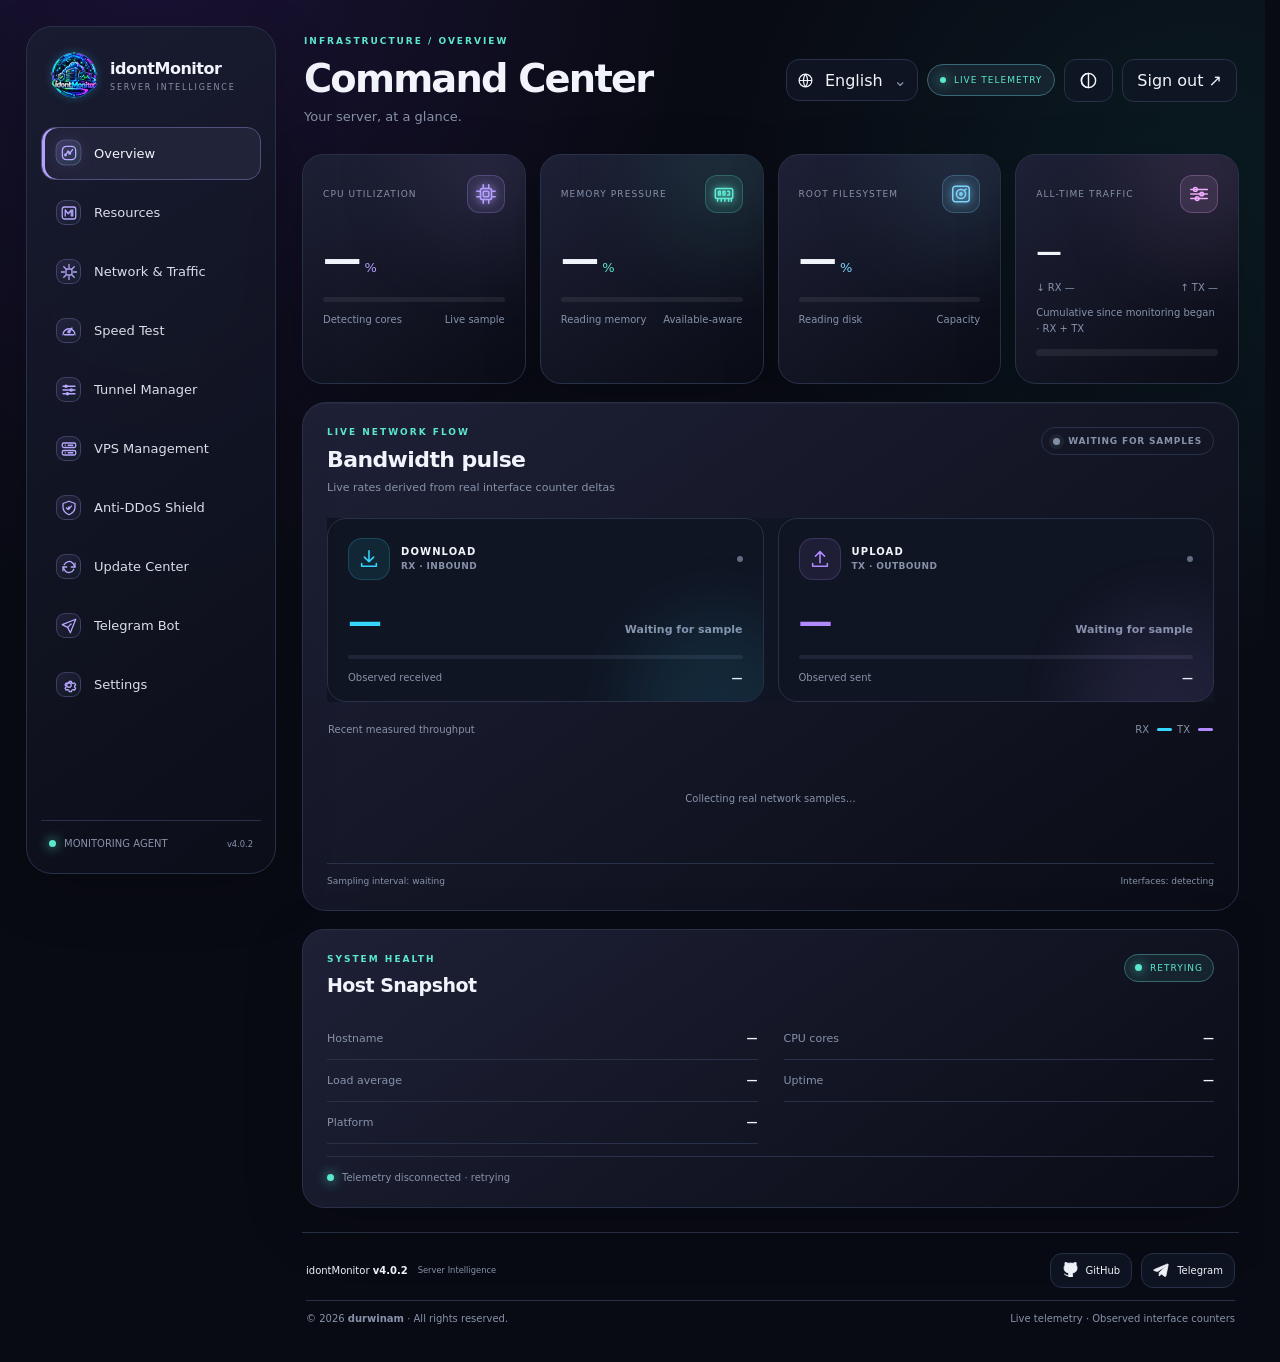
==== commit 0cad613c: "v4.0.2" ====
--- a/static/index.html
+++ b/static/index.html
@@ -3,24 +3,24 @@
 <head>
 <meta charset="utf-8"/><meta content="width=device-width,initial-scale=1,viewport-fit=cover" name="viewport"/>
 <meta content="dark" name="color-scheme"/><meta content="#090b14" name="theme-color"/>
-<link rel="icon" type="image/svg+xml" href="/static/idontmonitor-mark.png?v=2360">
-<title>idontMonitor · Server Overview</title><link href="/static/style.css?v=2360" rel="stylesheet"/>
+<link rel="icon" type="image/svg+xml" href="/static/idontmonitor-mark.png?v=4020">
+<title>idontMonitor · Server Overview</title><link href="/static/style.css?v=4020" rel="stylesheet"/>
 </head>
 <body>
 <div class="boot-screen" id="bootScreen" role="status" aria-live="polite">
-  <div class="boot-shell"><div class="boot-emblem"><span class="boot-emblem-grid"></span><img src="/static/idontmonitor-mark.png?v=2360" alt="idontMonitor" class="boot-logo"><i class="boot-signal"></i></div>
+  <div class="boot-shell"><div class="boot-emblem"><span class="boot-emblem-grid"></span><img src="/static/idontmonitor-mark.png?v=4020" alt="idontMonitor" class="boot-logo"><i class="boot-signal"></i></div>
   <div class="boot-wordmark">idont<span>Monitor</span></div><p class="boot-caption">SERVER INTELLIGENCE</p>
   <div class="boot-status"><i></i><span id="bootStatus">Preparing your monitoring workspace</span></div><div class="boot-track"><i></i></div><small class="boot-foot">SECURE TELEMETRY · REAL-TIME OPERATIONS</small></div>
 </div>
 </div>
 <div class="aurora a1"></div><div class="aurora a2"></div>
-<div class="mobile-top glass"><a class="brand" href="#overview"><span class="brand-mark brand-mark-image"><img src="/static/idontmonitor-mark.png?v=2360" alt="" width="48" height="48"></span><span><b>idontMonitor</b><small>SERVER INTELLIGENCE</small></span></a><button aria-expanded="false" aria-label="Open navigation" class="icon-btn" id="menuButton"><svg viewBox="0 0 24 24" aria-hidden="true"><path d="M4 6h16M4 12h16M4 18h16"/></svg></button></div>
+<div class="mobile-top glass"><a class="brand" href="#overview"><span class="brand-mark brand-mark-image"><img src="/static/idontmonitor-mark.png?v=4020" alt="" width="48" height="48"></span><span><b>idontMonitor</b><small>SERVER INTELLIGENCE</small></span></a><button aria-expanded="false" aria-label="Open navigation" class="icon-btn" id="menuButton"><svg viewBox="0 0 24 24" aria-hidden="true"><path d="M4 6h16M4 12h16M4 18h16"/></svg></button></div>
 <div class="nav-backdrop" id="navBackdrop" hidden></div>
 <div class="shell">
 <aside class="sidebar glass" id="sidebar">
-<div class="brand desktop-brand"><span class="brand-mark brand-mark-image"><img src="/static/idontmonitor-mark.png?v=2360" alt="" width="48" height="48"></span><span><b>idontMonitor</b><small>SERVER INTELLIGENCE</small></span></div>
-<nav id="mainNav"><a class="active" data-page="overview" href="#overview"><span class="nav-icon"><svg viewBox="0 0 24 24" aria-hidden="true"><rect x="3.5" y="3.5" width="17" height="17" rx="5"/><path d="m7.5 14.5 3-4 2.5 2 3.5-5"/><circle cx="7.5" cy="14.5" r="1"/><circle cx="11" cy="10.5" r="1"/><circle cx="13" cy="12.5" r="1"/></svg></span><span>Overview</span></a><a data-page="resources" href="#resources"><span class="nav-icon"><svg viewBox="0 0 24 24" aria-hidden="true"><rect x="3" y="4" width="18" height="16" rx="3"/><path d="M7 8v8m0-8 4 5 4-5v8m2-8v8"/></svg></span><span>Resources</span></a><a data-page="network" href="#network"><span class="nav-icon"><svg viewBox="0 0 24 24" aria-hidden="true"><rect x="8" y="8" width="8" height="8" rx="2"/><path d="M12 2v4m0 12v4M2 12h4m12 0h4M5 5l3 3m8 8 3 3m0-14-3 3m-8 8-3 3"/></svg></span><span>Network &amp; Traffic</span></a><a data-page="speedtest" href="#speedtest"><span class="nav-icon speed-nav-icon"><svg viewBox="0 0 24 24" aria-hidden="true"><path d="M4 17a8 8 0 1 1 16 0"/><path d="m12 13 4-5M6 17h12"/><circle cx="12" cy="13" r="1.5"/></svg></span><span>Speed Test</span></a><a data-page="operations" href="#operations"><span class="nav-icon"><svg viewBox="0 0 24 24" aria-hidden="true"><path d="M4 7h16M4 12h16M4 17h16"/><circle cx="8" cy="7" r="1.5"/><circle cx="15" cy="12" r="1.5"/><circle cx="10" cy="17" r="1.5"/></svg></span><span>Tunnel Manager</span></a><a data-page="vps" href="#vps"><span class="nav-icon"><svg viewBox="0 0 24 24" aria-hidden="true"><rect x="3" y="4" width="18" height="6" rx="2"/><rect x="3" y="14" width="18" height="6" rx="2"/><path d="M7 7h.01M7 17h.01M11 7h6M11 17h6"/></svg></span><span>VPS Management</span><b class="new-badge">NEW</b></a><a data-page="security" href="#security"><span class="nav-icon"><svg viewBox="0 0 24 24" aria-hidden="true"><path d="M12 3 20 6v5c0 5-3.5 8-8 10-4.5-2-8-5-8-10V6z"/><path d="m8.5 12 2.2 2.2 4.8-5"/><circle cx="12" cy="12" r="1"/></svg></span><span>Security Center</span></a><a data-page="updates" href="#updates"><span class="nav-icon"><svg viewBox="0 0 24 24" aria-hidden="true"><path d="M20 7v5h-5M4 17v-5h5"/><path d="M5.6 9a7 7 0 0 1 11.7-2L20 12M4 12l2.7 5a7 7 0 0 0 11.7-2"/></svg></span><span>Update Center</span></a><a data-page="telegram" href="#telegram"><span class="nav-icon"><svg viewBox="0 0 24 24" aria-hidden="true"><path d="m21 3-7.2 18-3.6-7.2L3 10.2 21 3Z"/><path d="m10.2 13.8 4.5-4.5"/></svg></span><span>Telegram Bot</span><b class="new-badge">NEW</b></a><a data-page="settings" href="#settings"><span class="nav-icon"><svg viewBox="0 0 24 24" aria-hidden="true"><circle cx="12" cy="12" r="3"/><path d="m19.4 15 .1.1 1.4 1.1-1.5 2.6-1.8-.7a8 8 0 0 1-2 .9l-.3 1.9h-3l-.3-1.9a8 8 0 0 1-2-.9l-1.8.7-1.5-2.6 1.4-1.1a7 7 0 0 1 0-2.1l-1.4-1.1 1.5-2.6 1.8.7a8 8 0 0 1 2-.9l.3-1.9h3l.3 1.9a8 8 0 0 1 2 .9l1.8-.7 1.5 2.6-1.4 1.1a7 7 0 0 1 0 2.1Z"/></svg></span><span>Settings</span></a></nav>
-<div class="sidebar-bottom"><span class="dot"></span><span>MONITORING AGENT</span><small id="version">v2.3.6</small></div>
+<div class="brand desktop-brand"><span class="brand-mark brand-mark-image"><img src="/static/idontmonitor-mark.png?v=4020" alt="" width="48" height="48"></span><span><b>idontMonitor</b><small>SERVER INTELLIGENCE</small></span></div>
+<nav id="mainNav"><a class="active" data-page="overview" href="#overview"><span class="nav-icon"><svg viewBox="0 0 24 24" aria-hidden="true"><rect x="3.5" y="3.5" width="17" height="17" rx="5"/><path d="m7.5 14.5 3-4 2.5 2 3.5-5"/><circle cx="7.5" cy="14.5" r="1"/><circle cx="11" cy="10.5" r="1"/><circle cx="13" cy="12.5" r="1"/></svg></span><span>Overview</span></a><a data-page="resources" href="#resources"><span class="nav-icon"><svg viewBox="0 0 24 24" aria-hidden="true"><rect x="3" y="4" width="18" height="16" rx="3"/><path d="M7 8v8m0-8 4 5 4-5v8m2-8v8"/></svg></span><span>Resources</span></a><a data-page="network" href="#network"><span class="nav-icon"><svg viewBox="0 0 24 24" aria-hidden="true"><rect x="8" y="8" width="8" height="8" rx="2"/><path d="M12 2v4m0 12v4M2 12h4m12 0h4M5 5l3 3m8 8 3 3m0-14-3 3m-8 8-3 3"/></svg></span><span>Network &amp; Traffic</span></a><a data-page="speedtest" href="#speedtest"><span class="nav-icon speed-nav-icon"><svg viewBox="0 0 24 24" aria-hidden="true"><path d="M4 17a8 8 0 1 1 16 0"/><path d="m12 13 4-5M6 17h12"/><circle cx="12" cy="13" r="1.5"/></svg></span><span>Speed Test</span></a><a data-page="operations" href="#operations"><span class="nav-icon"><svg viewBox="0 0 24 24" aria-hidden="true"><path d="M4 7h16M4 12h16M4 17h16"/><circle cx="8" cy="7" r="1.5"/><circle cx="15" cy="12" r="1.5"/><circle cx="10" cy="17" r="1.5"/></svg></span><span>Tunnel Manager</span></a><a data-page="vps" href="#vps"><span class="nav-icon"><svg viewBox="0 0 24 24" aria-hidden="true"><rect x="3" y="4" width="18" height="6" rx="2"/><rect x="3" y="14" width="18" height="6" rx="2"/><path d="M7 7h.01M7 17h.01M11 7h6M11 17h6"/></svg></span><span>VPS Management</span></a><a data-page="security" href="#security"><span class="nav-icon"><svg viewBox="0 0 24 24" aria-hidden="true"><path d="M12 3 20 6v5c0 5-3.5 8-8 10-4.5-2-8-5-8-10V6z"/><path d="m8.5 12 2.2 2.2 4.8-5"/><circle cx="12" cy="12" r="1"/></svg></span><span>Anti-DDoS Shield</span></a><a data-page="updates" href="#updates"><span class="nav-icon"><svg viewBox="0 0 24 24" aria-hidden="true"><path d="M20 7v5h-5M4 17v-5h5"/><path d="M5.6 9a7 7 0 0 1 11.7-2L20 12M4 12l2.7 5a7 7 0 0 0 11.7-2"/></svg></span><span>Update Center</span></a><a data-page="telegram" href="#telegram"><span class="nav-icon"><svg viewBox="0 0 24 24" aria-hidden="true"><path d="m21 3-7.2 18-3.6-7.2L3 10.2 21 3Z"/><path d="m10.2 13.8 4.5-4.5"/></svg></span><span>Telegram Bot</span></a><a data-page="settings" href="#settings"><span class="nav-icon"><svg viewBox="0 0 24 24" aria-hidden="true"><circle cx="12" cy="12" r="3"/><path d="m19.4 15 .1.1 1.4 1.1-1.5 2.6-1.8-.7a8 8 0 0 1-2 .9l-.3 1.9h-3l-.3-1.9a8 8 0 0 1-2-.9l-1.8.7-1.5-2.6 1.4-1.1a7 7 0 0 1 0-2.1l-1.4-1.1 1.5-2.6 1.8.7a8 8 0 0 1 2-.9l.3-1.9h3l.3 1.9a8 8 0 0 1 2 .9l1.8-.7 1.5 2.6-1.4 1.1a7 7 0 0 1 0 2.1Z"/></svg></span><span>Settings</span></a></nav>
+<div class="sidebar-bottom"><span class="dot"></span><span>MONITORING AGENT</span><small id="version">v4.0.2</small></div>
 </aside>
 <main class="main">
 <header class="topbar"><div><p class="eyebrow">INFRASTRUCTURE / OVERVIEW</p><h1>Server Overview</h1><p class="muted">Live performance, network usage, and system health in one place.</p></div><div class="top-actions"><label class="language-control" for="languageSelect"><svg viewBox="0 0 24 24" aria-hidden="true"><circle cx="12" cy="12" r="9"/><path d="M3 12h18M12 3a15 15 0 0 1 0 18M12 3a15 15 0 0 0 0 18"/></svg><select id="languageSelect" aria-label="Select language"><option value="en">English</option><option value="fa">فارسی</option></select></label><span class="live-pill"><i></i><span>LIVE TELEMETRY</span></span><button aria-label="Change accent theme" class="icon-btn" id="themeButton" title="Cycle accent theme"><svg viewBox="0 0 24 24" aria-hidden="true"><circle cx="12" cy="12" r="9"/><path d="M12 3a9 9 0 0 0 0 18z"/></svg></button><form action="/logout" method="post"><button class="ghost" type="submit">Sign out ↗</button></form></div></header>
@@ -49,9 +49,15 @@
 <div class="quota-track"><i id="quotaBar"></i></div><div class="traffic-stats"><div><span>Downloaded · RX</span><b id="periodRx">—</b></div><div><span>Uploaded · TX</span><b id="periodTx">—</b></div><div><span>Remaining</span><b id="remaining">—</b></div></div>
 <div class="traffic-chart-wrap"><canvas aria-label="Traffic receive and transmit totals" id="trafficChart"></canvas></div>
 <p class="note" id="trafficNote">Usage tracking begins when this version first samples the server. Kernel counters can reset on reboot; the monitor accounts for observed deltas.</p>
-</article></section><section class="page-view" hidden="hidden" id="page-speedtest"><div class="speedtest-hero glass"><div class="speedtest-grid-glow"></div><div class="speed-orbit orbit-one"></div><div class="speed-orbit orbit-two"></div><div class="speed-orbit orbit-three"></div><div class="tachometer" id="tachometer" aria-label="Live speed test gauge"><svg class="tachometer-svg" viewBox="0 0 320 205" role="img" aria-label="Speedometer"><defs><linearGradient id="tachTrack" x1="0" y1="0" x2="1" y2="0"><stop offset="0%" stop-color="#35e8f7"/><stop offset="55%" stop-color="#8a78ff"/><stop offset="100%" stop-color="#fb78d5"/></linearGradient></defs><path class="tach-track" d="M36 164 A124 124 0 0 1 284 164"/><path class="tach-active" id="tachActive" d="M36 164 A124 124 0 0 1 284 164"/><g class="tach-ticks"><path d="M39 149l-10 -3M55 101l-9 -5M89 62l-6 -9M137 42l-1 -11M184 43l2 -11M229 64l6 -9M264 103l10 -5M281 150l10 -2"/></g><line id="tachNeedle" class="tach-needle" x1="160" y1="164" x2="160" y2="58"/><circle cx="160" cy="164" r="10" class="tach-hub"/></svg><div class="tach-readout"><strong id="tachValue">READY</strong><span id="tachUnit">Mbps</span></div><div class="tach-label">VPS NETWORK SPEED</div></div><p class="eyebrow">NETWORK PERFORMANCE LAB</p><h2 id="speedTitle">Measure your server connection</h2><p class="section-sub" id="speedSubtitle">Test outbound connectivity from this VPS using bounded real transfers.</p><button class="speed-start" id="speedStart" type="button"><svg viewBox="0 0 24 24" aria-hidden="true"><path d="m9 6 10 6-10 6z"/></svg><span>START SPEED TEST</span></button><div class="speed-phase" id="speedPhase" aria-live="polite">READY WHEN YOU ARE</div></div><div class="speed-results"><article class="speed-result download-result glass"><span class="speed-result-icon"><svg viewBox="0 0 24 24"><path d="M12 3v12m-5-5 5 5 5-5M4 17v3h16v-3"/></svg></span><span class="speed-label">DOWNLOAD</span><strong id="speedDownload">—</strong><small>Mbps</small></article><article class="speed-result upload-result glass"><span class="speed-result-icon"><svg viewBox="0 0 24 24"><path d="M12 16V4m-5 5 5-5 5 5M4 17v3h16v-3"/></svg></span><span class="speed-label">UPLOAD</span><strong id="speedUpload">—</strong><small>Mbps</small></article><article class="speed-result latency-result glass"><span class="speed-result-icon"><svg viewBox="0 0 24 24"><circle cx="12" cy="12" r="9"/><path d="M12 7v5l3 2"/></svg></span><span class="speed-label">LATENCY</span><strong id="speedLatency">—</strong><small>ms</small></article><article class="speed-result jitter-result glass"><span class="speed-result-icon"><svg viewBox="0 0 24 24"><path d="M3 12h3l2-6 4 12 3-9 2 3h4"/></svg></span><span class="speed-label">JITTER</span><strong id="speedJitter">—</strong><small>ms</small></article><article class="speed-result loss-result glass"><span class="speed-result-icon"><svg viewBox="0 0 24 24"><path d="M12 3 21 19H3z"/><path d="M12 9v4m0 3h.01"/></svg></span><span class="speed-label">PACKET LOSS</span><strong id="speedLoss">—</strong><small>% · unknown if ICMP unavailable</small></article></div><article class="panel glass speed-history-panel"><div class="panel-head"><div><p class="eyebrow">TEST DETAILS</p><h2>Connection report</h2><p class="section-sub" id="speedReport">No test has been run in this session.</p></div><span class="status-badge" id="speedBadge">NOT TESTED</span></div><div class="speed-report-grid"><div><span>Test endpoint</span><b id="speedTarget">speed.cloudflare.com</b></div><div><span>Last test</span><b id="speedTimestamp">—</b></div><div><span>Download payload</span><b id="speedDownloadBytes">—</b></div><div><span>Upload payload</span><b id="speedUploadBytes">—</b></div></div><p class="note">Speed tests transfer real data and consume bandwidth. Download and upload run bounded timed transfers for an approximately 20-second test; a short per-phase rate limit is enforced. Results depend on the route and public test endpoint.</p></article></section><section class="page-view" hidden="hidden" id="page-security"><article class="panel glass security-panel" id="security"><div class="panel-head"><div><p class="eyebrow">LIVE SECURITY CHECKS</p><h2>Security Center</h2><p class="section-sub">Verified configuration checks from this server, not decorative status indicators.</p></div><button class="ghost" id="securityRefresh" type="button">Recheck</button></div>
-<div class="security-summary" id="securitySummary">Checking server configuration…</div><div aria-live="polite" class="security-list" id="securityItems"></div><div class="login-audit panel-inset"><div class="panel-head"><div><p class="eyebrow">ACCOUNT ACTIVITY</p><h2>Last 3 login attempts</h2><p class="section-sub">Recent successful and failed sign-in attempts recorded by this panel.</p></div></div><div id="loginAudit" class="audit-list"><p class="note">Loading recent activity…</p></div></div><p class="note" id="securityScope">Security checks are not a substitute for intrusion detection or a full security audit.</p></article></section><section class="page-view vps-page" hidden="hidden" id="page-vps">
-<article class="vps-hero glass"><div class="vps-hero-orb orb-a"></div><div class="vps-hero-orb orb-b"></div><div class="vps-hero-content"><p class="eyebrow">PRIVILEGED OPERATIONS · CONTROLLED ACCESS</p><h2>VPS Control Center <span class="vip-tag">NEW</span></h2><p class="section-sub">A dedicated workspace for high-impact server operations. Actions are authenticated and audited.</p><div class="vps-hero-meta"><span><i class="vps-live-dot"></i> Single-host control</span><span>Protected operations</span></div></div><div class="vps-hero-mark"><svg viewBox="0 0 120 120" aria-hidden="true"><rect x="24" y="20" width="72" height="32" rx="9"/><rect x="24" y="68" width="72" height="32" rx="9"/><path d="M38 36h2m10 0h30M38 84h2m10 0h30"/><circle cx="88" cy="36" r="2"/><circle cx="88" cy="84" r="2"/></svg></div></article>
+</article></section><section class="page-view" hidden="hidden" id="page-speedtest"><div class="speedtest-hero glass"><div class="speedtest-grid-glow"></div><div class="speed-orbit orbit-one"></div><div class="speed-orbit orbit-two"></div><div class="speed-orbit orbit-three"></div><div class="tachometer" id="tachometer" aria-label="Live speed test gauge"><svg class="tachometer-svg" viewBox="0 0 320 205" role="img" aria-label="Speedometer"><defs><linearGradient id="tachTrack" x1="0" y1="0" x2="1" y2="0"><stop offset="0%" stop-color="#35e8f7"/><stop offset="55%" stop-color="#8a78ff"/><stop offset="100%" stop-color="#fb78d5"/></linearGradient></defs><path class="tach-track" d="M36 164 A124 124 0 0 1 284 164"/><path class="tach-active" id="tachActive" d="M36 164 A124 124 0 0 1 284 164"/><g class="tach-ticks"><path d="M39 149l-10 -3M55 101l-9 -5M89 62l-6 -9M137 42l-1 -11M184 43l2 -11M229 64l6 -9M264 103l10 -5M281 150l10 -2"/></g><line id="tachNeedle" class="tach-needle" x1="160" y1="164" x2="160" y2="58"/><circle cx="160" cy="164" r="10" class="tach-hub"/></svg><div class="tach-readout"><strong id="tachValue">READY</strong><span id="tachUnit">Mbps</span></div><div class="tach-label">VPS NETWORK SPEED</div></div><p class="eyebrow">NETWORK PERFORMANCE LAB</p><h2 id="speedTitle">Measure your server connection</h2><p class="section-sub" id="speedSubtitle">Test outbound connectivity from this VPS using bounded real transfers.</p><button class="speed-start" id="speedStart" type="button"><svg viewBox="0 0 24 24" aria-hidden="true"><path d="m9 6 10 6-10 6z"/></svg><span>START SPEED TEST</span></button><div class="speed-phase" id="speedPhase" aria-live="polite">READY WHEN YOU ARE</div></div><div class="speed-results"><article class="speed-result download-result glass"><span class="speed-result-icon"><svg viewBox="0 0 24 24"><path d="M12 3v12m-5-5 5 5 5-5M4 17v3h16v-3"/></svg></span><span class="speed-label">DOWNLOAD</span><strong id="speedDownload">—</strong><small>Mbps</small></article><article class="speed-result upload-result glass"><span class="speed-result-icon"><svg viewBox="0 0 24 24"><path d="M12 16V4m-5 5 5-5 5 5M4 17v3h16v-3"/></svg></span><span class="speed-label">UPLOAD</span><strong id="speedUpload">—</strong><small>Mbps</small></article><article class="speed-result latency-result glass"><span class="speed-result-icon"><svg viewBox="0 0 24 24"><circle cx="12" cy="12" r="9"/><path d="M12 7v5l3 2"/></svg></span><span class="speed-label">LATENCY</span><strong id="speedLatency">—</strong><small>ms</small></article><article class="speed-result jitter-result glass"><span class="speed-result-icon"><svg viewBox="0 0 24 24"><path d="M3 12h3l2-6 4 12 3-9 2 3h4"/></svg></span><span class="speed-label">JITTER</span><strong id="speedJitter">—</strong><small>ms</small></article><article class="speed-result loss-result glass"><span class="speed-result-icon"><svg viewBox="0 0 24 24"><path d="M12 3 21 19H3z"/><path d="M12 9v4m0 3h.01"/></svg></span><span class="speed-label">PACKET LOSS</span><strong id="speedLoss">—</strong><small>% · unknown if ICMP unavailable</small></article></div><article class="panel glass speed-history-panel"><div class="panel-head"><div><p class="eyebrow">TEST DETAILS</p><h2>Connection report</h2><p class="section-sub" id="speedReport">No test has been run in this session.</p></div><span class="status-badge" id="speedBadge">NOT TESTED</span></div><div class="speed-report-grid"><div><span>Test endpoint</span><b id="speedTarget">speed.cloudflare.com</b></div><div><span>Last test</span><b id="speedTimestamp">—</b></div><div><span>Download payload</span><b id="speedDownloadBytes">—</b></div><div><span>Upload payload</span><b id="speedUploadBytes">—</b></div></div><p class="note">Speed tests transfer real data and consume bandwidth. Download and upload run bounded timed transfers for an approximately 20-second test; a short per-phase rate limit is enforced. Results depend on the route and public test endpoint.</p></article></section><section class="page-view" hidden="hidden" id="page-security">
+<div class="shield-hero glass"><div class="shield-hero-content"><div class="shield-title"><p class="eyebrow">IDONT SHIELD · NETWORK DEFENSE INTELLIGENCE</p><h2>Anti-DDoS Command Center</h2><p>24-hour live request intelligence. Monitoring always runs; defensive action stays off until you enable it.</p><span class="live-pill"><i></i><span>24H REQUEST TELEMETRY · LIVE</span></span></div><div class="shield-state"><div><b id="shieldThreat">MONITORING</b><small id="shieldStateCaption">PROTECTION DISABLED</small></div></div></div></div>
+<article class="panel glass shield-chart-panel"><div class="panel-head"><div><p class="eyebrow">LIVE TRAFFIC INTELLIGENCE</p><h3>Requests · Last 24 hours</h3><p class="shield-sub">Minute-by-minute request volume · refreshes every few seconds</p></div><div class="shield-total"><strong id="shieldTotal24">0</strong><small>REQUESTS / 24H</small></div></div><div class="shield-chart-wrap"><canvas id="shieldTrafficChart" height="190" aria-label="Request volume during the last 24 hours"></canvas></div><div class="shield-chart-foot"><span>● <b id="shieldCurrentRps">0.0</b> req/sec now</span><span id="shieldPeak24">Peak: —</span></div></article>
+<div class="shield-kpis"><article class="shield-kpi"><span>REQUESTS / MINUTE</span><strong id="shieldRpm">—</strong><small>Current rolling minute</small></article><article class="shield-kpi"><span>REQUEST RATE</span><strong id="shieldRps">—</strong><small>Average requests per second · 10s</small></article><article class="shield-kpi"><span>UNIQUE CLIENTS</span><strong id="shieldClients">—</strong><small>Observed in the last minute</small></article><article class="shield-kpi"><span>ANOMALY EVENTS</span><strong id="shieldAlerts">—</strong><small>Observed source-rate signals</small></article></div>
+<div class="shield-kpis"><article class="shield-kpi"><span>REQUESTS / MINUTE</span><strong id="shieldRpm">—</strong><small>Observed by this web application</small></article><article class="shield-kpi"><span>REQUEST RATE</span><strong id="shieldRps">—</strong><small>Average requests per second · 10s</small></article><article class="shield-kpi"><span>UNIQUE CLIENTS</span><strong id="shieldClients">—</strong><small>Observed in the last minute</small></article><article class="shield-kpi"><span>ANOMALY EVENTS</span><strong id="shieldAlerts">—</strong><small>Elevated source-rate observations</small></article></div>
+<div class="shield-grid"><article class="panel glass shield-panel"><p class="eyebrow">SOURCE RATE ANALYSIS</p><h3>Top request sources</h3><p class="shield-sub">Per-client HTTP request counts observed over the last 10 seconds.</p><div id="shieldSources" class="shield-bars"><p class="empty-state">Waiting for traffic telemetry…</p></div></article><article class="panel glass shield-panel"><p class="eyebrow">INCIDENT TIMELINE</p><h3>Recent anomaly signals</h3><p class="shield-sub">Sources exceeding the observation threshold. Not proof of an attack.</p><div id="shieldEvents"><p class="empty-state">No anomaly events observed.</p></div></article></div>
+<article class="panel glass shield-panel" style="margin-top:16px"><div class="panel-head"><div><p class="eyebrow">DEFENSE POSTURE</p><h3>Protection controls &amp; visibility</h3><p class="shield-sub">The application can observe requests reaching its HTTP stack. It cannot inspect traffic dropped upstream or guarantee mitigation of link-saturating attacks.</p></div><button class="ghost" id="securityRefresh" type="button">Refresh telemetry</button></div><div class="shield-toggle-row"><div><p class="eyebrow">MANUAL DEFENSE CONTROL</p><h3>Enable Anti-DDoS protection</h3><p class="shield-sub">Request recording remains active even when protection is off.</p></div><label class="shield-switch"><input id="shieldProtectionToggle" type="checkbox" aria-label="Enable Anti-DDoS protection"><span class="shield-switch-track"><i></i></span></label></div><div class="security-list"><div class="security-item"><span class="security-state pass">✓</span><div><b>24-hour request telemetry</b><small>Always enabled · persistent minute history</small></div></div><div class="security-item"><span class="security-state warn" id="shieldProtectionIcon">○</span><div><b>Active defense</b><small id="shieldProtectionText">Disabled by default. No automatic blocking is performed.</small></div></div><div class="security-item"><span class="security-state unknown">?</span><div><b>Upstream volumetric DDoS mitigation</b><small>Requires datacenter, CDN or upstream network protection.</small></div></div></div><div class="shield-disclaimer" id="shieldScope">Anomaly signals are advisory. A large number of legitimate requests may be normal for your workload. No traffic is automatically blocked by this telemetry module.</div></article>
+<div class="login-audit panel-inset"><div class="panel-head"><div><p class="eyebrow">ACCOUNT ACTIVITY</p><h2>Last 3 login attempts</h2></div></div><div id="loginAudit" class="audit-list"><p class="note">Loading recent activity…</p></div></div></section><section class="page-view vps-page" hidden="hidden" id="page-vps">
+<article class="vps-hero glass"><div class="vps-hero-orb orb-a"></div><div class="vps-hero-orb orb-b"></div><div class="vps-hero-content"><p class="eyebrow">PRIVILEGED OPERATIONS · CONTROLLED ACCESS</p><h2>VPS Control Center </h2><p class="section-sub">A dedicated workspace for high-impact server operations. Actions are authenticated and audited.</p><div class="vps-hero-meta"><span><i class="vps-live-dot"></i> Single-host control</span><span>Protected operations</span></div></div><div class="vps-hero-mark"><svg viewBox="0 0 120 120" aria-hidden="true"><rect x="24" y="20" width="72" height="32" rx="9"/><rect x="24" y="68" width="72" height="32" rx="9"/><path d="M38 36h2m10 0h30M38 84h2m10 0h30"/><circle cx="88" cy="36" r="2"/><circle cx="88" cy="84" r="2"/></svg></div></article>
 <article class="panel glass vps-live-panel"><div class="panel-head"><div><p class="eyebrow">LIVE HOST TELEMETRY</p><h2>Live VPS overview</h2><p class="section-sub">Verified operating-system details with safe fallback when a measurement is unavailable.</p></div><button class="ghost" id="vpsSummaryRefresh" type="button">Refresh</button></div><div class="vps-live-grid" id="vpsLiveSummary" aria-live="polite"><p class="empty-state">Loading live VPS information…</p></div></article>
 <div class="vps-action-grid"><article class="vps-action-card glass"><span class="vps-action-icon reboot-icon"><svg viewBox="0 0 24 24"><path d="M20 11a8 8 0 1 1-2.3-5.7L20 7.5"/><path d="M20 3v4.5h-4.5"/></svg></span><p class="eyebrow">SYSTEM POWER</p><h3>Reboot VPS</h3><p>Restart the operating system after an explicit confirmation.</p><button class="primary danger-action" id="vpsRebootOpen" type="button">Review reboot</button><small class="vps-note">Unsaved sessions and active connections may be interrupted.</small></article>
 <article class="vps-action-card glass"><span class="vps-action-icon password-icon"><svg viewBox="0 0 24 24"><rect x="4" y="10" width="16" height="11" rx="3"/><path d="M8 10V7a4 4 0 0 1 8 0v3m-4 4v3"/></svg></span><p class="eyebrow">ACCOUNT SECURITY</p><h3>Change VPS password</h3><p>Dedicated modal with password confirmation, server-validated CAPTCHA and rate limits.</p><button class="primary" id="vpsPasswordOpen" type="button">Open secure form</button><small class="vps-note">OS account password change requires a root-owned helper installed by the installer.</small></article>
@@ -60,7 +66,7 @@
 <div class="vps-inline-status" id="vpsStatus" role="status" aria-live="polite">Critical operations are protected by confirmation and authentication checks.</div>
 </section>
 <div class="vps-modal-backdrop" id="vpsModalBackdrop" hidden><section class="vps-modal glass" role="dialog" aria-modal="true" aria-labelledby="vpsModalTitle"><button class="vps-modal-close icon-btn" id="vpsModalClose" type="button" aria-label="Close dialog">×</button><div class="vps-modal-symbol" id="vpsModalSymbol"><svg viewBox="0 0 24 24"><path d="M12 3 21 20H3zM12 9v4m0 3h.01"/></svg></div><p class="eyebrow" id="vpsModalEyebrow">SECURE ACTION</p><h2 id="vpsModalTitle">Confirm operation</h2><p class="section-sub" id="vpsModalDescription">Review the action before continuing.</p><form id="vpsModalForm"><div id="vpsModalFields"></div><div class="vps-modal-actions"><button class="ghost" id="vpsModalCancel" type="button">Cancel</button><button class="primary" id="vpsModalSubmit" type="submit">Continue</button></div><p class="vps-modal-message" id="vpsModalMessage" role="status"></p></form></section></div>
-<section class="page-view" hidden="hidden" id="page-updates"><article class="panel glass update-center"><div class="panel-head"><div><p class="eyebrow" data-i18n="RELEASE MANAGEMENT">RELEASE MANAGEMENT</p><h2 data-i18n="Update Center">Update Center</h2><p class="section-sub" data-i18n="Check GitHub releases and update the software running on this VPS.">Check GitHub releases and update the software running on this VPS.</p></div><span class="period-chip" id="updateBadge">GITHUB</span></div><div class="update-version-grid"><div class="update-version"><small data-i18n="Installed version">Installed version</small><strong id="installedVersion">v2.3.6</strong></div><div class="update-version"><small data-i18n="Latest stable release">Latest stable release</small><strong id="latestVersion">—</strong></div></div><div class="update-state" id="updateState" role="status" aria-live="polite" data-i18n="Checking release information…">Checking release information…</div><div id="updateProgressWrap" hidden><div class="update-progress"><i></i></div><p class="section-sub" data-i18n="The update is running on the VPS. You can leave this page open to watch status.">The update is running on the VPS. You can leave this page open to watch status.</p></div><div class="form-actions"><button class="primary" type="button" id="checkUpdatesButton" data-i18n="Check for updates">Check for updates</button><button class="primary" type="button" id="applyUpdateButton" hidden data-i18n="Install update on VPS">Install update on VPS</button><a class="ghost" id="releaseLink" href="https://github.com/durwinam/idontMonitor/releases" target="_blank" rel="noopener noreferrer" data-i18n="View release notes">View release notes ↗</a></div><div><h3 data-i18n="Release notes">Release notes</h3><div class="update-log" id="releaseNotes" data-i18n="Release notes will appear here after GitHub is checked.">Release notes will appear here after GitHub is checked.</div></div><div><h3 data-i18n="Live update log">Live update log</h3><div class="update-log" id="updateLog" data-i18n="No update operation has started.">No update operation has started.</div></div><p class="note" data-i18n="Updates are downloaded and installed by a restricted server-side helper. Configuration and runtime state are kept outside versioned application releases.">Updates are downloaded and installed by a restricted server-side helper. Configuration and runtime state are kept outside versioned application releases.</p></article></section>
+<section class="page-view" hidden="hidden" id="page-updates"><article class="panel glass update-center"><div class="panel-head"><div><p class="eyebrow" data-i18n="RELEASE MANAGEMENT">RELEASE MANAGEMENT</p><h2 data-i18n="Update Center">Update Center</h2><p class="section-sub" data-i18n="Check GitHub releases and update the software running on this VPS.">Check GitHub releases and update the software running on this VPS.</p></div><span class="period-chip" id="updateBadge">GITHUB</span></div><div class="update-version-grid"><div class="update-version"><small data-i18n="Installed version">Installed version</small><strong id="installedVersion">v4.0.2</strong></div><div class="update-version"><small data-i18n="Latest stable release">Latest stable release</small><strong id="latestVersion">—</strong></div></div><div class="update-state" id="updateState" role="status" aria-live="polite" data-i18n="Checking release information…">Checking release information…</div><div id="updateProgressWrap" hidden><div class="update-progress"><i></i></div><p class="section-sub" data-i18n="The update is running on the VPS. You can leave this page open to watch status.">The update is running on the VPS. You can leave this page open to watch status.</p></div><div class="form-actions"><button class="primary" type="button" id="checkUpdatesButton" data-i18n="Check for updates">Check for updates</button><button class="primary" type="button" id="applyUpdateButton" hidden data-i18n="Install update on VPS">Install update on VPS</button><a class="ghost" id="releaseLink" href="https://github.com/durwinam/idontMonitor/releases" target="_blank" rel="noopener noreferrer" data-i18n="View release notes">View release notes ↗</a></div><div><h3 data-i18n="Release notes">Release notes</h3><div class="update-log" id="releaseNotes" data-i18n="Release notes will appear here after GitHub is checked.">Release notes will appear here after GitHub is checked.</div></div><div><h3 data-i18n="Live update log">Live update log</h3><div class="update-log" id="updateLog" data-i18n="No update operation has started.">No update operation has started.</div></div><p class="note" data-i18n="Updates are downloaded and installed by a restricted server-side helper. Configuration and runtime state are kept outside versioned application releases.">Updates are downloaded and installed by a restricted server-side helper. Configuration and runtime state are kept outside versioned application releases.</p></article></section>
 <section class="page-view" hidden="hidden" id="page-telegram"><article class="panel glass"><div class="panel-head"><div><p class="eyebrow">BOT CONTROL / ACCESS POLICY</p><h2>Telegram Bot</h2><p class="section-sub">Configure one Telegram bot and up to three numeric admin user IDs. The bot denies access to everyone else.</p></div><span class="period-chip" id="telegramBotBadge">NOT CONFIGURED</span></div><div class="ops-kpis"><article class="metric glass"><span>BOT CONFIGURATION</span><strong id="telegramBotState">—</strong><small>Token is never displayed after saving</small></article><article class="metric glass"><span>AUTHORIZED ADMINS</span><strong id="telegramAdminCount">0 / 3</strong><small>Numeric Telegram user IDs</small></article></div><form class="settings-form" id="telegramBotForm"><label for="telegramBotToken">Bot token <span>Get this token from the official BotFather chat. Leave blank to keep the existing token.</span></label><input id="telegramBotToken" type="password" autocomplete="new-password" placeholder="123456789:AA…" maxlength="256"/><label for="telegramAdmin1">Admin Telegram ID 1</label><input id="telegramAdmin1" inputmode="numeric" pattern="[0-9]{5,20}" maxlength="20" placeholder="Numeric user ID" required/><label for="telegramAdmin2">Admin Telegram ID 2 <span>Optional</span></label><input id="telegramAdmin2" inputmode="numeric" pattern="[0-9]{5,20}" maxlength="20" placeholder="Optional"/><label for="telegramAdmin3">Admin Telegram ID 3 <span>Optional</span></label><input id="telegramAdmin3" inputmode="numeric" pattern="[0-9]{5,20}" maxlength="20" placeholder="Optional"/><div class="form-actions"><button class="primary" type="submit" id="saveTelegramBot">Verify &amp; save bot</button><span id="telegramBotMessage" role="status"></span></div></form><p class="note">Security: the token is stored in a restricted local state file and is never returned to the browser. The worker responds to /start only for configured admins; other users receive “You do not have access to this bot.” Saving verifies the token with Telegram before storing it.</p></article></section>
 <section class="page-view" hidden="hidden" id="page-settings">
 <article class="panel glass"><div class="panel-head"><div><p class="eyebrow">PERSONALIZE YOUR WORKSPACE</p><h2>Theme Studio</h2><p class="section-sub">Choose one of seven polished themes. Your selection is saved in this browser.</p></div><span class="period-chip">7 THEMES</span></div>
@@ -83,4 +89,4 @@
 <form class="settings-form" id="passwordForm"><label for="currentPassword">Current password</label><input id="currentPassword" type="password" autocomplete="current-password" required/><label for="newPassword">New password</label><input id="newPassword" type="password" minlength="12" maxlength="256" autocomplete="new-password" required/><label for="confirmPassword">Confirm new password</label><input id="confirmPassword" type="password" minlength="12" maxlength="256" autocomplete="new-password" required/><div class="form-actions"><button class="primary" type="submit">Reset password</button><span id="passwordMessage" role="status"></span></div></form><p class="note">Use at least 12 characters. After changing the password, sign in again.</p></article>
 <article class="panel glass"><div class="panel-head"><div><p class="eyebrow">NETWORK ACCESS</p><h2>Change panel port</h2><p class="section-sub">Current application port: <b id="currentPortLabel">checking…</b>. Choose a high port; the service restarts to apply it.</p></div></div>
 <form class="settings-form" id="portForm"><label for="currentPortPassword">Current password</label><input id="currentPortPassword" type="password" autocomplete="current-password" required/><label for="newPort">New panel port</label><input id="newPort" type="number" min="20000" max="60000" step="1" placeholder="20000–60000" required/><div class="form-actions"><button class="primary" type="submit">Apply port change</button><span id="portMessage" role="status"></span></div></form><p class="note">Before changing the port, ensure the new port is allowed by your firewall/security group. If using HTTPS through Caddy, the public HTTPS port normally stays 443; this changes the local application port.</p></article>
-</section><section class="page-view" hidden="hidden" id="page-operations"><div class="ops-hero glass"><div><p class="eyebrow">OPERATIONS / VERIFIED SYSTEM STATE</p><h2>Tunnel &amp; Service Operations</h2><p class="section-sub">Only detected systemd units and real host counters are shown. Unknown measurements remain unavailable.</p></div><div class="ops-actions"><button class="ghost" id="opsRefresh" type="button">Refresh</button><button class="primary danger-action" id="restartAllTunnels" type="button">Restart All Tunnels</button></div></div><div class="ops-kpis"><article class="metric glass"><span>HEALTH SCORE</span><strong id="opsHealthScore">—</strong><small id="opsHealthNote">Based on verified signals</small></article><article class="metric glass"><span>DETECTED TUNNEL SERVICES</span><strong id="opsTunnelCount">—</strong><small id="opsTunnelActive">Checking services</small></article><article class="metric glass"><span>ROOT DISK</span><strong id="opsDisk">—</strong><small>Real filesystem usage</small></article></div><article class="panel glass"><div class="panel-head"><div><p class="eyebrow">TUNNEL MANAGER</p><h2>Detected tunnels</h2><p class="section-sub">C-Tunnel · BackPack · Paqet</p></div><span class="status-badge" id="tunnelDetectionStatus">Checking</span></div><div class="project-detection" id="projectDetection" aria-live="polite"></div><div class="tunnel-aggregate" id="tunnelAggregate" aria-live="polite"><span>ALL TUNNELS · RX / TX</span><strong>Waiting for verified counters…</strong><small>Aggregated only from measurable tunnel instances.</small></div><div class="tunnel-grid" id="tunnelList"><p class="empty-state">Loading detected services…</p></div><p class="note">Per-tunnel RX/TX is displayed only when a tunnel can be mapped to a real network interface. Otherwise the panel explicitly marks it unavailable; host-wide traffic is not mislabelled as tunnel traffic.</p><div class="traffic-history-wrap"><h3>Verified tunnel traffic history</h3><div id="tunnelTrafficHistory" class="audit-list"><p class="empty-state">Loading traffic history…</p></div></div></article><article class="panel glass"><div class="panel-head"><div><p class="eyebrow">SMART ALERTS</p><h2>Thresholds &amp; active warnings</h2><p class="section-sub">Warnings are evaluated from current local measurements. External notifications require a configured delivery channel.</p></div><label class="toggle-row"><span>Alerts enabled</span><input id="alertsEnabled" type="checkbox" checked/></label></div><div class="alert-settings-grid"><label>CPU warning (%)<input id="alertCpu" type="number" min="50" max="100" value="90"/></label><label>RAM warning (%)<input id="alertRam" type="number" min="50" max="100" value="90"/></label><label>Disk warning (%)<input id="alertDisk" type="number" min="50" max="100" value="90"/></label></div><button class="primary" id="saveAlertSettings" type="button">Save alert thresholds</button><div id="activeAlerts" class="diagnostics-list"><p class="empty-state">Loading alerts…</p></div></article><div class="ops-columns"><article class="panel glass"><div class="panel-head"><div><p class="eyebrow">SAFE COMMAND PALETTE</p><h2>Web Terminal</h2><p class="section-sub">Allowlisted read-only diagnostics; arbitrary shell execution is disabled.</p></div></div><label for="safeCommand">Diagnostic command</label><select id="safeCommand"><option value="uptime">Uptime and load</option><option value="memory">Memory</option><option value="disk">Disk usage</option><option value="systemd-status">System manager status</option><option value="tunnel-status">Tunnel status</option></select><button class="primary" id="runSafeCommand" type="button">Run diagnostic</button><pre class="terminal-output" id="safeCommandOutput" aria-live="polite">No command run yet.</pre></article><article class="panel glass"><div class="panel-head"><div><p class="eyebrow">MAINTENANCE MODE</p><h2>Suppress planned-maintenance alerts</h2><p class="section-sub">Automatically expires; it does not stop services or disable security controls.</p></div></div><label class="toggle-row"><span>Maintenance mode</span><input id="maintenanceEnabled" type="checkbox"/></label><label for="maintenanceDuration">Duration</label><select id="maintenanceDuration"><option value="30">30 minutes</option><option value="60" selected>1 hour</option><option value="240">4 hours</option><option value="1440">24 hours</option></select><label for="maintenanceReason">Reason (optional)</label><input id="maintenanceReason" maxlength="200" placeholder="Planned maintenance"/><button class="primary" id="saveMaintenance" type="button">Save maintenance mode</button><p class="inline-status" id="maintenanceStatus" role="status"></p></article></div><div class="ops-columns"><article class="panel glass"><div class="panel-head"><div><p class="eyebrow">SERVICE MANAGER</p><h2>Managed services</h2><p class="section-sub">Restricted list; changes require explicit confirmation.</p></div></div><div id="managedServices" class="service-list">Loading services…</div></article><article class="panel glass"><div class="panel-head"><div><p class="eyebrow">AUDIT LOG</p><h2>Recent administrative actions</h2><p class="section-sub">Actions are timestamped; passwords and command input are not recorded.</p></div></div><div id="opsAuditList" class="audit-list">No events loaded.</div></article></div><article class="panel glass"><div class="panel-head"><div><p class="eyebrow">BACKUP &amp; RESTORE</p><h2>Operations preferences</h2><p class="section-sub">Export/import alert thresholds only; secrets, tunnel configs and credentials are intentionally excluded.</p></div></div><div class="ops-actions"><button class="ghost" id="downloadOpsBackup" type="button">Download backup</button><label class="file-pick" for="restoreOpsFile">Choose backup JSON</label><input id="restoreOpsFile" type="file" accept="application/json,.json"/><button class="primary" id="restoreOpsBackup" type="button">Restore preferences</button></div><p class="inline-status" id="backupStatus" role="status"></p></article><article class="panel glass"><div class="panel-head"><div><p class="eyebrow">SMART DIAGNOSTICS</p><h2>Diagnostic report</h2><p class="section-sub">Collects bounded read-only system information and likely signals, not automatic fixes.</p></div><button class="ghost" id="runDiagnostics" type="button">Run diagnostics</button></div><div id="diagnosticsList" class="diagnostics-list">Run diagnostics to inspect verified signals.</div></article></section><footer class="site-footer"><div class="footer-brand"><span>idontMonitor <b>v2.3.6</b></span><small data-i18n="footer_tagline">Server Intelligence</small></div><nav class="footer-links" aria-label="Project links"><a href="https://github.com/durwinam/idontMonitor" target="_blank" rel="noopener noreferrer" aria-label="GitHub project" title="GitHub project"><svg viewBox="0 0 24 24" aria-hidden="true"><path d="M9 19c-4.3 1.4-4.3-2.2-6-2.5M15 21v-3.5c0-1 .1-1.5-.5-2.1 3.3-.4 6.8-1.6 6.8-7.2a5.6 5.6 0 0 0-1.5-3.9 5.2 5.2 0 0 0-.1-3.9s-1.2-.4-4 1.5a13.8 13.8 0 0 0-7.2 0C5.7 0 4.5.4 4.5.4a5.2 5.2 0 0 0-.1 3.9A5.6 5.6 0 0 0 2.9 8.2c0 5.6 3.5 6.8 6.8 7.2-.5.5-.6 1.1-.6 2.1V21"/></svg><span>GitHub</span></a><a href="https://t.me/idontproject" target="_blank" rel="noopener noreferrer" aria-label="Telegram channel" title="Telegram channel"><svg viewBox="0 0 24 24" aria-hidden="true"><path d="m21.5 3.5-3.2 16c-.2 1.1-.8 1.4-1.7.9l-4.7-3.5-2.3 2.2c-.3.3-.5.5-1 .5l.3-4.8 8.8-8c.4-.4-.1-.6-.6-.2L6.2 13.5l-4.6-1.4c-1-.3-1-1 .2-1.5L19.7 3c.9-.3 2 .2 1.8.5Z"/></svg><span>Telegram</span></a></nav><div class="footer-meta"><span>© 2026 <b>durwinam</b> · <span data-i18n="copyright">All rights reserved.</span></span><span data-i18n="footer_telemetry">Live telemetry · Observed interface counters</span></div></footer></main></div><div aria-live="polite" class="toast" id="toast" role="status"></div><script src="/static/i18n.js?v=2360"></script><script src="/static/app.js?v=2360"></script><script src="/static/operations.js?v=2360"></script><script src="/static/telegram-bot.js?v=2360"></script></body></html>+</section><section class="page-view" hidden="hidden" id="page-operations"><article class="panel glass"><div class="panel-head"><div><p class="eyebrow">RESOURCE INTELLIGENCE</p><h2>Resource Analyzer</h2><p class="section-sub">RAM is grouped by systemd service; disk usage is attributed to known application directories. RAM scans identify high-memory services; eligible user processes can be stopped. Managed idontMonitor logs can be cleared safely; the active log is recreated automatically.</p></div></div><div class="ops-actions"><button class="primary" id="ramAnalyzerRun" type="button">Scan RAM · Top 5</button><button class="ghost" id="diskAnalyzerRun" type="button">Scan service disk usage · Top 5</button></div><div class="alert-settings-grid"><label>Managed log cap (MiB)<input id="managedLogCapMiB" type="number" min="64" max="10240" value="1024"/></label><label class="toggle-row"><span>Log manager enabled</span><input id="managedLogEnabled" type="checkbox" checked/></label><button class="ghost" id="saveLogManager" type="button">Save log settings</button></div><p class="inline-status" id="logManagerStatus" role="status">Log inventory has not been checked.</p><div class="ops-columns"><div><h3>RAM · Top 5 services</h3><div id="ramAnalyzerResults" class="audit-list"><p class="empty-state">Run RAM scan to inspect processes.</p></div></div><div><h3>Disk · Top service footprints</h3><div id="diskAnalyzerResults" class="audit-list"><p class="empty-state">Run disk scan to inspect managed logs.</p></div></div></div><p class="note">Safety: RAM is reclaimed by stopping eligible non-root processes, not by deleting memory. Bulk actions require two confirmations. Disk cleanup is limited to explicitly managed idontMonitor log files; service data, operating-system files, Docker and databases remain protected.</p></article><div class="ops-hero glass"><div><p class="eyebrow">OPERATIONS / VERIFIED SYSTEM STATE</p><h2>Tunnel &amp; Service Operations</h2><p class="section-sub">Only detected systemd units and real host counters are shown. Unknown measurements remain unavailable.</p></div><div class="ops-actions"><button class="ghost" id="opsRefresh" type="button">Refresh</button><button class="primary danger-action" id="restartAllTunnels" type="button">Restart All Tunnels</button></div></div><div class="ops-kpis"><article class="metric glass"><span>HEALTH SCORE</span><strong id="opsHealthScore">—</strong><small id="opsHealthNote">Based on verified signals</small></article><article class="metric glass"><span>DETECTED TUNNEL SERVICES</span><strong id="opsTunnelCount">—</strong><small id="opsTunnelActive">Checking services</small></article><article class="metric glass"><span>ROOT DISK</span><strong id="opsDisk">—</strong><small>Real filesystem usage</small></article></div><article class="panel glass"><div class="panel-head"><div><p class="eyebrow">TUNNEL MANAGER</p><h2>Detected tunnels</h2><p class="section-sub">C-Tunnel · BackPack · Paqet</p></div><span class="status-badge" id="tunnelDetectionStatus">Checking</span></div><div class="project-detection" id="projectDetection" aria-live="polite"></div><div class="tunnel-aggregate" id="tunnelAggregate" aria-live="polite"><span>ALL TUNNELS · RX / TX</span><strong>Waiting for verified counters…</strong><small>Aggregated only from measurable tunnel instances.</small></div><div class="tunnel-grid" id="tunnelList"><p class="empty-state">Loading detected services…</p></div><p class="note">Per-tunnel RX/TX is displayed only when a tunnel can be mapped to a real network interface. Otherwise the panel explicitly marks it unavailable; host-wide traffic is not mislabelled as tunnel traffic.</p><div class="traffic-history-wrap"><h3>Verified tunnel traffic history</h3><div id="tunnelTrafficHistory" class="audit-list"><p class="empty-state">Loading traffic history…</p></div></div></article><article class="panel glass"><div class="panel-head"><div><p class="eyebrow">SMART ALERTS</p><h2>Thresholds &amp; active warnings</h2><p class="section-sub">Warnings are evaluated from current local measurements. External notifications require a configured delivery channel.</p></div><label class="toggle-row"><span>Alerts enabled</span><input id="alertsEnabled" type="checkbox" checked/></label></div><div class="alert-settings-grid"><label>CPU warning (%)<input id="alertCpu" type="number" min="50" max="100" value="90"/></label><label>RAM warning (%)<input id="alertRam" type="number" min="50" max="100" value="90"/></label><label>Disk warning (%)<input id="alertDisk" type="number" min="50" max="100" value="90"/></label></div><button class="primary" id="saveAlertSettings" type="button">Save alert thresholds</button><div id="activeAlerts" class="diagnostics-list"><p class="empty-state">Loading alerts…</p></div></article><div class="ops-columns"><article class="panel glass"><div class="panel-head"><div><p class="eyebrow">SAFE COMMAND PALETTE</p><h2>Web Terminal</h2><p class="section-sub">Allowlisted read-only diagnostics; arbitrary shell execution is disabled.</p></div></div><label for="safeCommand">Diagnostic command</label><select id="safeCommand"><option value="uptime">Uptime and load</option><option value="memory">Memory</option><option value="disk">Disk usage</option><option value="systemd-status">System manager status</option><option value="tunnel-status">Tunnel status</option></select><button class="primary" id="runSafeCommand" type="button">Run diagnostic</button><pre class="terminal-output" id="safeCommandOutput" aria-live="polite">No command run yet.</pre></article><article class="panel glass"><div class="panel-head"><div><p class="eyebrow">MAINTENANCE MODE</p><h2>Suppress planned-maintenance alerts</h2><p class="section-sub">Automatically expires; it does not stop services or disable security controls.</p></div></div><label class="toggle-row"><span>Maintenance mode</span><input id="maintenanceEnabled" type="checkbox"/></label><label for="maintenanceDuration">Duration</label><select id="maintenanceDuration"><option value="30">30 minutes</option><option value="60" selected>1 hour</option><option value="240">4 hours</option><option value="1440">24 hours</option></select><label for="maintenanceReason">Reason (optional)</label><input id="maintenanceReason" maxlength="200" placeholder="Planned maintenance"/><button class="primary" id="saveMaintenance" type="button">Save maintenance mode</button><p class="inline-status" id="maintenanceStatus" role="status"></p></article></div><div class="ops-columns"><article class="panel glass"><div class="panel-head"><div><p class="eyebrow">SERVICE MANAGER</p><h2>Managed services</h2><p class="section-sub">Restricted list; changes require explicit confirmation.</p></div></div><div id="managedServices" class="service-list">Loading services…</div></article><article class="panel glass"><div class="panel-head"><div><p class="eyebrow">AUDIT LOG</p><h2>Recent administrative actions</h2><p class="section-sub">Actions are timestamped; passwords and command input are not recorded.</p></div></div><div id="opsAuditList" class="audit-list">No events loaded.</div></article></div><article class="panel glass"><div class="panel-head"><div><p class="eyebrow">BACKUP &amp; RESTORE</p><h2>Operations preferences</h2><p class="section-sub">Export/import alert thresholds only; secrets, tunnel configs and credentials are intentionally excluded.</p></div></div><div class="ops-actions"><button class="ghost" id="downloadOpsBackup" type="button">Download backup</button><label class="file-pick" for="restoreOpsFile">Choose backup JSON</label><input id="restoreOpsFile" type="file" accept="application/json,.json"/><button class="primary" id="restoreOpsBackup" type="button">Restore preferences</button></div><p class="inline-status" id="backupStatus" role="status"></p></article><article class="panel glass"><div class="panel-head"><div><p class="eyebrow">SMART DIAGNOSTICS</p><h2>Diagnostic report</h2><p class="section-sub">Collects bounded read-only system information and likely signals, not automatic fixes.</p></div><button class="ghost" id="runDiagnostics" type="button">Run diagnostics</button></div><div id="diagnosticsList" class="diagnostics-list">Run diagnostics to inspect verified signals.</div></article></section><footer class="site-footer"><div class="footer-brand"><span>idontMonitor <b>v4.0.2</b></span><small data-i18n="footer_tagline">Server Intelligence</small></div><nav class="footer-links" aria-label="Project links"><a href="https://github.com/durwinam/idontMonitor" target="_blank" rel="noopener noreferrer" aria-label="GitHub project" title="GitHub project"><svg viewBox="0 0 24 24" aria-hidden="true"><path d="M9 19c-4.3 1.4-4.3-2.2-6-2.5M15 21v-3.5c0-1 .1-1.5-.5-2.1 3.3-.4 6.8-1.6 6.8-7.2a5.6 5.6 0 0 0-1.5-3.9 5.2 5.2 0 0 0-.1-3.9s-1.2-.4-4 1.5a13.8 13.8 0 0 0-7.2 0C5.7 0 4.5.4 4.5.4a5.2 5.2 0 0 0-.1 3.9A5.6 5.6 0 0 0 2.9 8.2c0 5.6 3.5 6.8 6.8 7.2-.5.5-.6 1.1-.6 2.1V21"/></svg><span>GitHub</span></a><a href="https://t.me/idontproject" target="_blank" rel="noopener noreferrer" aria-label="Telegram channel" title="Telegram channel"><svg viewBox="0 0 24 24" aria-hidden="true"><path d="m21.5 3.5-3.2 16c-.2 1.1-.8 1.4-1.7.9l-4.7-3.5-2.3 2.2c-.3.3-.5.5-1 .5l.3-4.8 8.8-8c.4-.4-.1-.6-.6-.2L6.2 13.5l-4.6-1.4c-1-.3-1-1 .2-1.5L19.7 3c.9-.3 2 .2 1.8.5Z"/></svg><span>Telegram</span></a></nav><div class="footer-meta"><span>© 2026 <b>durwinam</b> · <span data-i18n="copyright">All rights reserved.</span></span><span data-i18n="footer_telemetry">Live telemetry · Observed interface counters</span></div></footer></main></div><div aria-live="polite" class="toast" id="toast" role="status"></div><script src="/static/i18n.js?v=4020"></script><script src="/static/app.js?v=4020"></script><script src="/static/operations.js?v=4020"></script><script src="/static/telegram-bot.js?v=4020"></script></body></html>
--- a/static/style.css
+++ b/static/style.css
@@ -543,3 +543,88 @@
 #page-operations .tunnel-card-actions button{box-sizing:border-box;min-width:0;max-width:100%;white-space:normal;overflow-wrap:anywhere;line-height:1.4}
 #page-operations .tunnel-card-dedicated > .tunnel-brandline{background:transparent!important}
 @media(max-width:420px){#page-operations .tunnel-card-top{align-items:flex-start}#page-operations .tunnel-glyph{width:38px;height:38px;flex-basis:38px;border-radius:12px}#page-operations .tunnel-traffic-grid{gap:8px}#page-operations .tunnel-card-actions{gap:8px}#page-operations .tunnel-card-actions button{padding-inline:8px;font-size:.74rem}}
+
+/* v3.1 resource analyzer: mobile-first modal and VPS placement */
+.analyzer-modal-backdrop{position:fixed;inset:0;z-index:10050;display:flex;align-items:center;justify-content:center;padding:16px;background:rgba(3,5,12,.78);backdrop-filter:blur(14px);-webkit-backdrop-filter:blur(14px)}
+.analyzer-modal-backdrop[hidden]{display:none!important}.analyzer-modal{width:min(760px,100%);max-height:min(86dvh,900px);overflow:auto;border:1px solid rgba(145,151,255,.36);border-radius:22px;padding:clamp(14px,3vw,26px);background:linear-gradient(155deg,rgba(25,27,38,.98),rgba(9,11,17,.99));box-shadow:0 28px 90px rgba(0,0,0,.55)}
+.analyzer-modal-head{display:flex;align-items:center;justify-content:space-between;gap:12px;margin-bottom:16px}.analyzer-modal-head h2{font-size:clamp(20px,4vw,28px);margin:0}.analyzer-modal-body{display:grid;gap:10px;margin-top:16px}.analyzer-result-row{display:flex;align-items:center;justify-content:space-between;gap:12px;padding:14px;border:1px solid rgba(145,151,255,.2);border-radius:14px;background:rgba(5,7,13,.65);min-width:0}.analyzer-result-row>div{min-width:0;overflow-wrap:anywhere}.analyzer-result-row small{display:block;white-space:pre-line;overflow-wrap:anywhere;color:var(--muted,#929bb0);margin-top:6px}.analyzer-delete{flex-shrink:0;border-color:rgba(255,90,125,.4);color:#ff9caf}.analyzer-modal #analyzerBulkAction{width:100%;min-height:44px}.vps-resource-analyzer{margin-bottom:22px}.vps-resource-analyzer .ops-columns{grid-template-columns:1fr}.vps-resource-analyzer .alert-settings-grid{align-items:end}.vps-resource-analyzer #logManagerStatus{overflow-wrap:anywhere}
+@media(max-width:520px){.analyzer-modal-backdrop{padding:8px;align-items:flex-end}.analyzer-modal{max-height:88dvh;border-radius:20px 20px 12px 12px;padding:14px}.analyzer-result-row{align-items:flex-start;padding:11px}.analyzer-result-row .analyzer-delete{padding:9px 11px;min-width:62px}.analyzer-modal-head h2{font-size:19px}}
+
+/* v3.2 resource analyzer: mobile-first grouped service details */
+.analyzer-result-main{width:100%;min-width:0}.analyzer-process{display:grid;grid-template-columns:minmax(0,1fr) auto;gap:8px;align-items:center;margin-top:10px;padding:10px;border:1px solid rgba(145,151,255,.14);border-radius:12px;background:rgba(255,255,255,.025)}.analyzer-process>span,.analyzer-process small{min-width:0;overflow-wrap:anywhere}.analyzer-process small{grid-column:1/-1;color:var(--muted,#929bb0)}.analyzer-subtitle{margin:18px 0 8px}.analyzer-safety-note{padding:12px;border-radius:12px;background:rgba(80,180,160,.08);color:var(--muted,#aab4c8);line-height:1.7}.analyzer-modal{overscroll-behavior:contain}.analyzer-modal-body{max-height:62dvh;overflow:auto;padding-bottom:8px}
+@media(max-width:520px){.analyzer-process{grid-template-columns:1fr}.analyzer-process small{grid-column:auto}.analyzer-modal-body{max-height:66dvh}}
+
+
+/* v3.4 resource analyzer — compact, legible, service-first UI */
+.analyzer-modal{width:min(680px,100%);max-height:min(88dvh,860px);padding:clamp(14px,2.5vw,22px);border-radius:24px;background:linear-gradient(160deg,rgba(22,25,36,.985),rgba(9,11,18,.99));border-color:rgba(133,145,255,.28)}
+.analyzer-modal-head{position:sticky;top:-1px;z-index:3;padding:4px 0 12px;background:rgba(18,21,31,.97);backdrop-filter:blur(12px);border-bottom:1px solid rgba(150,160,190,.12)}
+.analyzer-modal-head h2{font-size:clamp(18px,3vw,24px);letter-spacing:-.02em}
+.analyzer-modal #analyzerBulkAction{min-height:46px;border-radius:14px;font-weight:700}
+.analyzer-modal-body{gap:12px;max-height:68dvh;padding:10px 2px 18px}
+.analyzer-result-row{display:block;padding:15px 16px;border-radius:18px;border-color:rgba(145,151,255,.15);background:linear-gradient(145deg,rgba(24,28,40,.8),rgba(9,12,19,.9));box-shadow:0 8px 22px rgba(0,0,0,.13)}
+.analyzer-result-heading{display:flex;align-items:center;justify-content:space-between;gap:12px}.analyzer-result-heading b{font-size:clamp(14px,2.5vw,17px);line-height:1.45;overflow-wrap:anywhere}.analyzer-size{white-space:nowrap;color:#b7c4ff;font-variant-numeric:tabular-nums}.analyzer-summary{display:block;margin-top:5px;color:var(--muted,#98a3ba);line-height:1.6}
+.analyzer-process{grid-template-columns:minmax(0,1fr) auto;gap:6px 12px;margin-top:10px;padding:12px;border-radius:14px;background:rgba(3,6,12,.48);border-color:rgba(150,160,190,.13)}.analyzer-process-identity{min-width:0}.analyzer-process-identity b{display:block;overflow-wrap:anywhere}.analyzer-process-identity small{display:block;color:var(--muted,#98a3ba)}.analyzer-process-size{font-size:14px;color:#e3e8fa;white-space:nowrap}.analyzer-process-path{grid-column:1/-1;overflow-wrap:anywhere;color:#8f9ab3;font-size:11px;line-height:1.5}.analyzer-process .analyzer-delete{grid-column:2;grid-row:1/3;align-self:center}
+.analyzer-disk-children{display:grid;gap:7px;margin-top:11px}.analyzer-disk-child{display:grid;grid-template-columns:minmax(0,1fr) auto;gap:3px 10px;padding:9px 11px;border-radius:12px;background:rgba(4,7,14,.46);border:1px solid rgba(145,151,255,.1);font-size:12px}.analyzer-disk-child span{overflow-wrap:anywhere}.analyzer-disk-child strong{white-space:nowrap;color:#c5d0ff}.analyzer-disk-child small{grid-column:1/-1;overflow-wrap:anywhere;color:var(--muted,#929bb0);font-size:10px}
+.tunnel-ping-line.ping-independent{opacity:.9}.tunnel-engine-health-line{align-items:flex-start;line-height:1.55}.tunnel-engine-health-line .tunnel-state-dot.is-online{background:#39d7ad;box-shadow:0 0 0 4px rgba(57,215,173,.12)}.tunnel-engine-health-line .tunnel-state-dot.is-offline{background:#ff6f88;box-shadow:0 0 0 4px rgba(255,111,136,.12)}
+@media(max-width:520px){.analyzer-modal-backdrop{padding:10px;align-items:center}.analyzer-modal{width:100%;max-height:84dvh;border-radius:22px;padding:13px}.analyzer-modal-body{max-height:65dvh}.analyzer-result-row{padding:13px}.analyzer-process{grid-template-columns:minmax(0,1fr) auto}.analyzer-process .analyzer-delete{grid-column:2;grid-row:1/3}}
+
+/* v3.5 resource analyzer: refined mobile modal, readable actions and service cards */
+.analyzer-modal-backdrop{padding:clamp(10px,3vw,24px);background:rgba(3,5,12,.84)}
+.analyzer-modal{width:min(720px,100%);max-height:min(88dvh,900px);display:flex;flex-direction:column;overflow:hidden;border:1px solid rgba(139,151,255,.30);border-radius:24px;padding:18px;background:linear-gradient(155deg,#171b27 0%,#0b0e16 100%);box-shadow:0 28px 90px rgba(0,0,0,.58)}
+.analyzer-modal-head{flex:0 0 auto;margin:0;padding:2px 0 14px;background:transparent;border-bottom:1px solid rgba(160,170,205,.14)}
+.analyzer-modal-head h2{font-size:clamp(18px,4vw,23px);line-height:1.35}
+.analyzer-modal-head .ghost{min-height:40px;padding:8px 14px;border-radius:12px}
+.analyzer-modal #analyzerBulkAction{flex:0 0 auto;margin-top:14px;min-height:48px;border:1px solid rgba(255,110,130,.32)!important;border-radius:14px;background:linear-gradient(110deg,#8f2438,#c63b4e)!important;color:#fff!important;font-size:14px;font-weight:750;letter-spacing:0;box-shadow:0 8px 22px rgba(150,35,55,.17)}
+.analyzer-modal #analyzerBulkAction:disabled{opacity:.42;filter:saturate(.45)}
+.analyzer-modal-body{flex:1 1 auto;min-height:0;max-height:none;overflow-y:auto;overscroll-behavior:contain;padding:14px 2px 10px;gap:12px;scrollbar-width:thin;scrollbar-color:rgba(145,155,190,.45) transparent}
+.analyzer-result-row{padding:15px;border:1px solid rgba(145,155,205,.16);border-radius:16px;background:linear-gradient(145deg,rgba(25,30,44,.88),rgba(10,13,21,.96));box-shadow:0 5px 16px rgba(0,0,0,.12)}
+.analyzer-result-heading{align-items:flex-start;flex-wrap:wrap}.analyzer-result-heading b{flex:1 1 180px;min-width:0;color:#f1f4ff}.analyzer-size{font-size:14px;color:#aebcff}.analyzer-summary{font-size:12px;line-height:1.65;overflow-wrap:anywhere}
+.analyzer-process{grid-template-columns:minmax(0,1fr) auto;align-items:start;padding:12px;border-radius:13px;background:rgba(4,7,14,.68);border-color:rgba(145,155,190,.13)}
+.analyzer-process-identity b{font-size:14px;color:#edf1ff}.analyzer-process-identity small{font-size:11px;line-height:1.5}.analyzer-process-size{font-size:13px;color:#c5ceff}.analyzer-process-path{font-size:11px;line-height:1.55;word-break:break-word}
+.analyzer-process .analyzer-delete,.analyzer-result-row .analyzer-delete{grid-column:auto;grid-row:auto;align-self:center;min-height:36px;padding:7px 12px;border:1px solid rgba(255,112,139,.32);border-radius:11px;background:rgba(160,42,67,.12);color:#ff9bad;font-size:12px}
+.analyzer-subtitle{margin:16px 0 2px;font-size:16px;line-height:1.5;color:#e9edff}
+.analyzer-safety-note{margin:4px 0 2px;padding:12px 14px;border:1px solid rgba(75,190,165,.13);border-radius:13px;background:rgba(35,145,125,.08);font-size:12px;line-height:1.8}
+.analyzer-disk-child{grid-template-columns:minmax(0,1fr) auto;padding:10px;border-radius:11px}.analyzer-disk-child small{font-size:10px;line-height:1.5;word-break:break-word}
+@media(max-width:520px){.analyzer-modal-backdrop{padding:10px;align-items:center}.analyzer-modal{width:100%;max-height:84dvh;padding:14px;border-radius:21px}.analyzer-modal-body{padding:12px 1px 8px}.analyzer-result-row{padding:12px}.analyzer-result-heading{gap:6px}.analyzer-process{grid-template-columns:minmax(0,1fr) auto;gap:7px}.analyzer-process .analyzer-delete{grid-column:1/-1;justify-self:end}.analyzer-modal #analyzerBulkAction{font-size:13px}}
+
+/* Native idontMonitor action dialogs and feedback — no browser/OS alert chrome. */
+.idm-action-backdrop{position:fixed;inset:0;z-index:11000;display:grid;place-items:center;padding:18px;background:rgba(3,7,16,.78);backdrop-filter:blur(16px);-webkit-backdrop-filter:blur(16px);animation:idmFadeIn .16s ease-out}
+.idm-action-dialog{width:min(480px,100%);padding:22px;border:1px solid rgba(115,224,219,.28);border-radius:22px;background:linear-gradient(150deg,rgba(22,29,42,.99),rgba(9,14,24,.99));box-shadow:0 24px 90px #0009,0 0 35px #43e5cf0d;color:var(--text,#f4f7ff)}
+.idm-action-head{display:flex;align-items:center;justify-content:space-between;gap:12px;margin-bottom:16px}.idm-action-kicker{font-size:9px;font-weight:850;letter-spacing:1.8px;color:#64d8ce}.idm-action-close{width:34px;height:34px;border:1px solid var(--line,rgba(255,255,255,.12));border-radius:11px;background:rgba(255,255,255,.04);color:inherit;font-size:22px;cursor:pointer}.idm-action-dialog h3{margin:0 0 10px;font-size:clamp(18px,4vw,23px);letter-spacing:-.4px}.idm-action-dialog p{margin:0;color:var(--muted,#9aa8bd);font-size:13px;line-height:1.8;white-space:pre-line;overflow-wrap:anywhere}.idm-action-buttons{display:flex;justify-content:flex-end;gap:10px;margin-top:22px}.idm-action-buttons button{min-width:112px;min-height:42px;border-radius:12px;font-weight:750}.idm-action-buttons .primary-action{border:1px solid #49cbbd;background:#167f78;color:white}.idm-action-buttons .danger-action{border:1px solid #b65c75;background:rgba(145,39,67,.28);color:#ffc0ce}.idm-action-toast{position:fixed;z-index:11010;inset:auto 18px 22px auto;max-width:min(520px,calc(100vw - 36px));padding:13px 17px;border:1px solid rgba(94,234,212,.3);border-radius:14px;background:rgba(13,24,31,.97);box-shadow:0 14px 45px #0008;color:#d9fff7;font-size:12px;line-height:1.65;overflow-wrap:anywhere}.idm-action-toast.error{border-color:#fb718566;background:rgba(45,17,27,.97);color:#ffd3dc}.idm-action-toast[hidden]{display:none}.analyzer-protected-pill{justify-self:start;padding:6px 10px;border:1px solid rgba(94,234,212,.2);border-radius:999px;background:rgba(94,234,212,.07);color:#72d9cb;font-size:10px;font-weight:750}.analyzer-process{grid-template-columns:minmax(0,1fr) auto}.analyzer-process-identity{min-width:0}.analyzer-process-path{grid-column:1/-1;word-break:break-word}.analyzer-process .analyzer-delete{grid-column:1/-1;justify-self:start;min-height:34px;padding:7px 12px;border-radius:10px}
+@media(max-width:520px){.idm-action-backdrop{padding:12px;align-items:end}.idm-action-dialog{padding:18px;border-radius:20px 20px 14px 14px}.idm-action-buttons button{flex:1}.idm-action-toast{inset:auto 12px 14px;max-width:none}}
+@keyframes idmFadeIn{from{opacity:0}to{opacity:1}}
+
+/* v4.0.0 — dedicated Shield operations workspace */
+.shield-hero{position:relative;overflow:hidden;padding:clamp(22px,4vw,38px);border:1px solid rgba(67,211,255,.22);background:radial-gradient(ellipse at 85% 10%,rgba(33,177,255,.2),transparent 35%),radial-gradient(ellipse at 10% 100%,rgba(121,75,255,.16),transparent 42%),linear-gradient(135deg,rgba(10,23,43,.94),rgba(8,12,27,.92));box-shadow:0 24px 70px rgba(0,0,0,.28),inset 0 1px rgba(255,255,255,.06)}
+.shield-hero:after{content:"";position:absolute;inset:-50%;pointer-events:none;background:conic-gradient(from 20deg,transparent 0 35%,rgba(48,211,255,.08) 42%,transparent 50% 100%);animation:shield-scan 18s linear infinite}
+.shield-hero-content{position:relative;z-index:1;display:flex;align-items:center;justify-content:space-between;gap:24px}.shield-title h2{font-size:clamp(27px,4vw,42px);margin:8px 0}.shield-title p{max-width:680px;color:var(--muted)}
+.shield-state{display:grid;place-items:center;min-width:154px;min-height:154px;border-radius:50%;border:1px solid rgba(59,224,190,.36);background:radial-gradient(circle,rgba(16,185,129,.18),rgba(9,16,31,.72) 68%);box-shadow:0 0 0 9px rgba(16,185,129,.035),0 0 45px rgba(16,185,129,.16);text-align:center}.shield-state b{font-size:18px;letter-spacing:1px;color:#6ee7b7}.shield-state small{display:block;color:#9eb6c9;font-size:10px;letter-spacing:1.5px}
+.shield-kpis{display:grid;grid-template-columns:repeat(4,minmax(0,1fr));gap:14px;margin:18px 0}.shield-kpi{padding:19px;border-radius:18px;border:1px solid rgba(120,168,220,.16);background:linear-gradient(145deg,rgba(22,38,66,.75),rgba(10,17,32,.72));box-shadow:inset 0 1px rgba(255,255,255,.035)}.shield-kpi span{display:block;color:#91a8c2;font-size:10px;letter-spacing:1.1px}.shield-kpi strong{display:block;font-size:clamp(24px,3vw,34px);margin:10px 0 4px;color:#eef7ff}.shield-kpi small{color:#7891ad;font-size:11px}
+.shield-grid{display:grid;grid-template-columns:1.2fr .8fr;gap:16px}.shield-panel{padding:22px;border:1px solid rgba(87,155,220,.16);background:linear-gradient(145deg,rgba(18,30,53,.84),rgba(9,14,27,.86));box-shadow:0 16px 45px rgba(0,0,0,.18)}.shield-panel h3{margin:0 0 7px}.shield-sub{color:#8da5c0;font-size:12px;margin:0 0 18px}.shield-bars{display:grid;gap:14px}.shield-bar-row{display:grid;grid-template-columns:110px 1fr 56px;gap:12px;align-items:center;font-size:12px;color:#b8c9dc}.shield-track{height:10px;border-radius:20px;background:rgba(115,143,180,.16);overflow:hidden}.shield-track i{display:block;height:100%;border-radius:inherit;background:linear-gradient(90deg,#25d9f2,#8b7bff);box-shadow:0 0 15px rgba(50,202,255,.32)}.shield-table{width:100%;border-collapse:collapse;font-size:12px}.shield-table th,.shield-table td{text-align:left;padding:11px 8px;border-bottom:1px solid rgba(120,160,205,.12)}.shield-table th{color:#7e9bb9;font-size:10px;letter-spacing:1px}.shield-table td{color:#d8e8f7}.shield-event{display:flex;justify-content:space-between;gap:12px;padding:12px 0;border-bottom:1px solid rgba(120,160,205,.12);font-size:12px}.shield-event small{display:block;color:#829ab5;margin-top:4px}.shield-pill{border-radius:30px;padding:4px 9px;font-size:10px;color:#fbbf24;background:rgba(245,158,11,.1);border:1px solid rgba(245,158,11,.2);height:max-content}.shield-disclaimer{padding:14px 16px;border:1px solid rgba(245,158,11,.2);border-radius:14px;background:rgba(245,158,11,.055);color:#d9c49b;font-size:12px;line-height:1.7;margin-top:16px}
+@keyframes shield-scan{to{transform:rotate(360deg)}}@media(max-width:900px){.shield-kpis{grid-template-columns:repeat(2,minmax(0,1fr))}.shield-grid{grid-template-columns:1fr}}@media(max-width:560px){.shield-hero-content{align-items:flex-start;flex-direction:column}.shield-state{min-width:112px;min-height:112px}.shield-kpis{gap:9px}.shield-kpi{padding:14px}.shield-bar-row{grid-template-columns:80px 1fr 45px;gap:7px}}
+
+/* v4.0.2 Shield responsive command-centre refinement */
+.shield-hero{min-width:0;border-radius:24px;padding:clamp(18px,3vw,30px)}
+.shield-hero-content{min-width:0;display:grid;grid-template-columns:minmax(0,1fr) auto;align-items:center;gap:22px}
+.shield-title{min-width:0}.shield-title h2{max-width:760px;font-size:clamp(25px,3.4vw,38px);line-height:1.12;overflow-wrap:anywhere}.shield-title>p:not(.eyebrow){max-width:620px;line-height:1.7}
+.shield-state{width:190px;min-width:190px;min-height:112px;border-radius:20px;display:grid;place-items:center;text-align:center;padding:14px;background:linear-gradient(145deg,rgba(18,50,62,.82),rgba(12,19,37,.92));box-shadow:inset 0 0 24px rgba(49,218,203,.07),0 0 28px rgba(45,210,202,.09)}
+.shield-state b{font-size:15px}.shield-state small{font-size:9px;line-height:1.6}
+.shield-chart-panel{margin-top:16px;padding:clamp(15px,2.5vw,24px);min-width:0;overflow:hidden}.shield-total{display:grid;text-align:right;gap:3px}.shield-total strong{font-size:clamp(24px,4vw,36px);color:#f3fbff}.shield-total small{font-size:9px;letter-spacing:1.4px;color:#80a0bc}.shield-chart-wrap{width:100%;height:190px;position:relative;min-width:0}.shield-chart-wrap canvas{display:block;width:100%;height:190px}.shield-chart-foot{display:flex;justify-content:space-between;gap:10px;flex-wrap:wrap;color:#91aac5;font-size:11px;margin-top:5px}.shield-chart-foot:first-letter{color:#49e1cb}
+.shield-toggle-row{display:flex;justify-content:space-between;align-items:center;gap:18px;padding:17px 0 20px;border-bottom:1px solid rgba(130,170,210,.13);margin-bottom:14px}.shield-toggle-row h3{margin:3px 0 5px}.shield-toggle-row .shield-sub{margin:0}.shield-switch{position:relative;display:inline-flex;flex:0 0 auto;cursor:pointer}.shield-switch input{position:absolute;opacity:0;width:1px;height:1px}.shield-switch-track{width:68px;height:38px;padding:4px;border:1px solid rgba(129,153,191,.3);border-radius:30px;background:rgba(73,84,108,.28);box-shadow:inset 0 2px 8px rgba(0,0,0,.3);transition:.25s}.shield-switch-track i{display:block;width:28px;height:28px;border-radius:50%;background:linear-gradient(145deg,#dce6f7,#8799b5);box-shadow:0 3px 10px #0008;transition:.25s}.shield-switch input:checked+.shield-switch-track{background:rgba(16,185,129,.22);border-color:rgba(62,224,180,.7);box-shadow:0 0 22px rgba(45,212,191,.13),inset 0 0 12px rgba(45,212,191,.08)}.shield-switch input:checked+.shield-switch-track i{transform:translateX(30px);background:linear-gradient(145deg,#9fffea,#26c6a8);box-shadow:0 0 14px rgba(45,212,191,.55)}.shield-switch input:focus-visible+.shield-switch-track{outline:3px solid rgba(77,213,238,.45);outline-offset:3px}.shield-switch input:disabled+.shield-switch-track{opacity:.5;cursor:wait}
+@media(max-width:700px){.shield-hero-content{grid-template-columns:minmax(0,1fr);gap:15px}.shield-state{width:100%;min-width:0;min-height:76px;border-radius:16px;justify-items:start;text-align:left;padding:13px 16px}.shield-state>div{display:flex;align-items:center;justify-content:space-between;gap:12px;width:100%}.shield-state small{letter-spacing:.7px}.shield-kpis{grid-template-columns:repeat(2,minmax(0,1fr))}.shield-kpi{min-width:0}.shield-kpi strong{font-size:clamp(23px,7vw,30px)}.shield-grid{grid-template-columns:minmax(0,1fr)}.shield-chart-panel .panel-head{align-items:flex-start}.shield-chart-wrap,.shield-chart-wrap canvas{height:170px}.shield-toggle-row{align-items:center}}
+@media(max-width:420px){.shield-kpis{grid-template-columns:minmax(0,1fr)}.shield-kpi{padding:15px}.shield-chart-foot{font-size:10px}.shield-title h2{font-size:25px}.shield-bar-row{grid-template-columns:72px minmax(0,1fr) 38px}.shield-panel{padding:16px}}
+
+/* v4.0.2: Persian Anti-DDoS command center alignment */
+.lang-fa #page-security .shield-hero-content,
+.lang-fa #page-security .shield-title,
+.lang-fa #page-security .shield-panel,
+.lang-fa #page-security .shield-chart-panel,
+.lang-fa #page-security .shield-kpi,
+.lang-fa #page-security .shield-grid,
+.lang-fa #page-security .shield-toggle-row,
+.lang-fa #page-security .security-list,
+.lang-fa #page-security .shield-event { direction:rtl; text-align:right; }
+.lang-fa #page-security .shield-chart-foot,
+.lang-fa #page-security .shield-total,
+.lang-fa #page-security .shield-kpi strong { direction:ltr; unicode-bidi:plaintext; }
+.lang-fa #page-security .shield-state { direction:ltr; }
